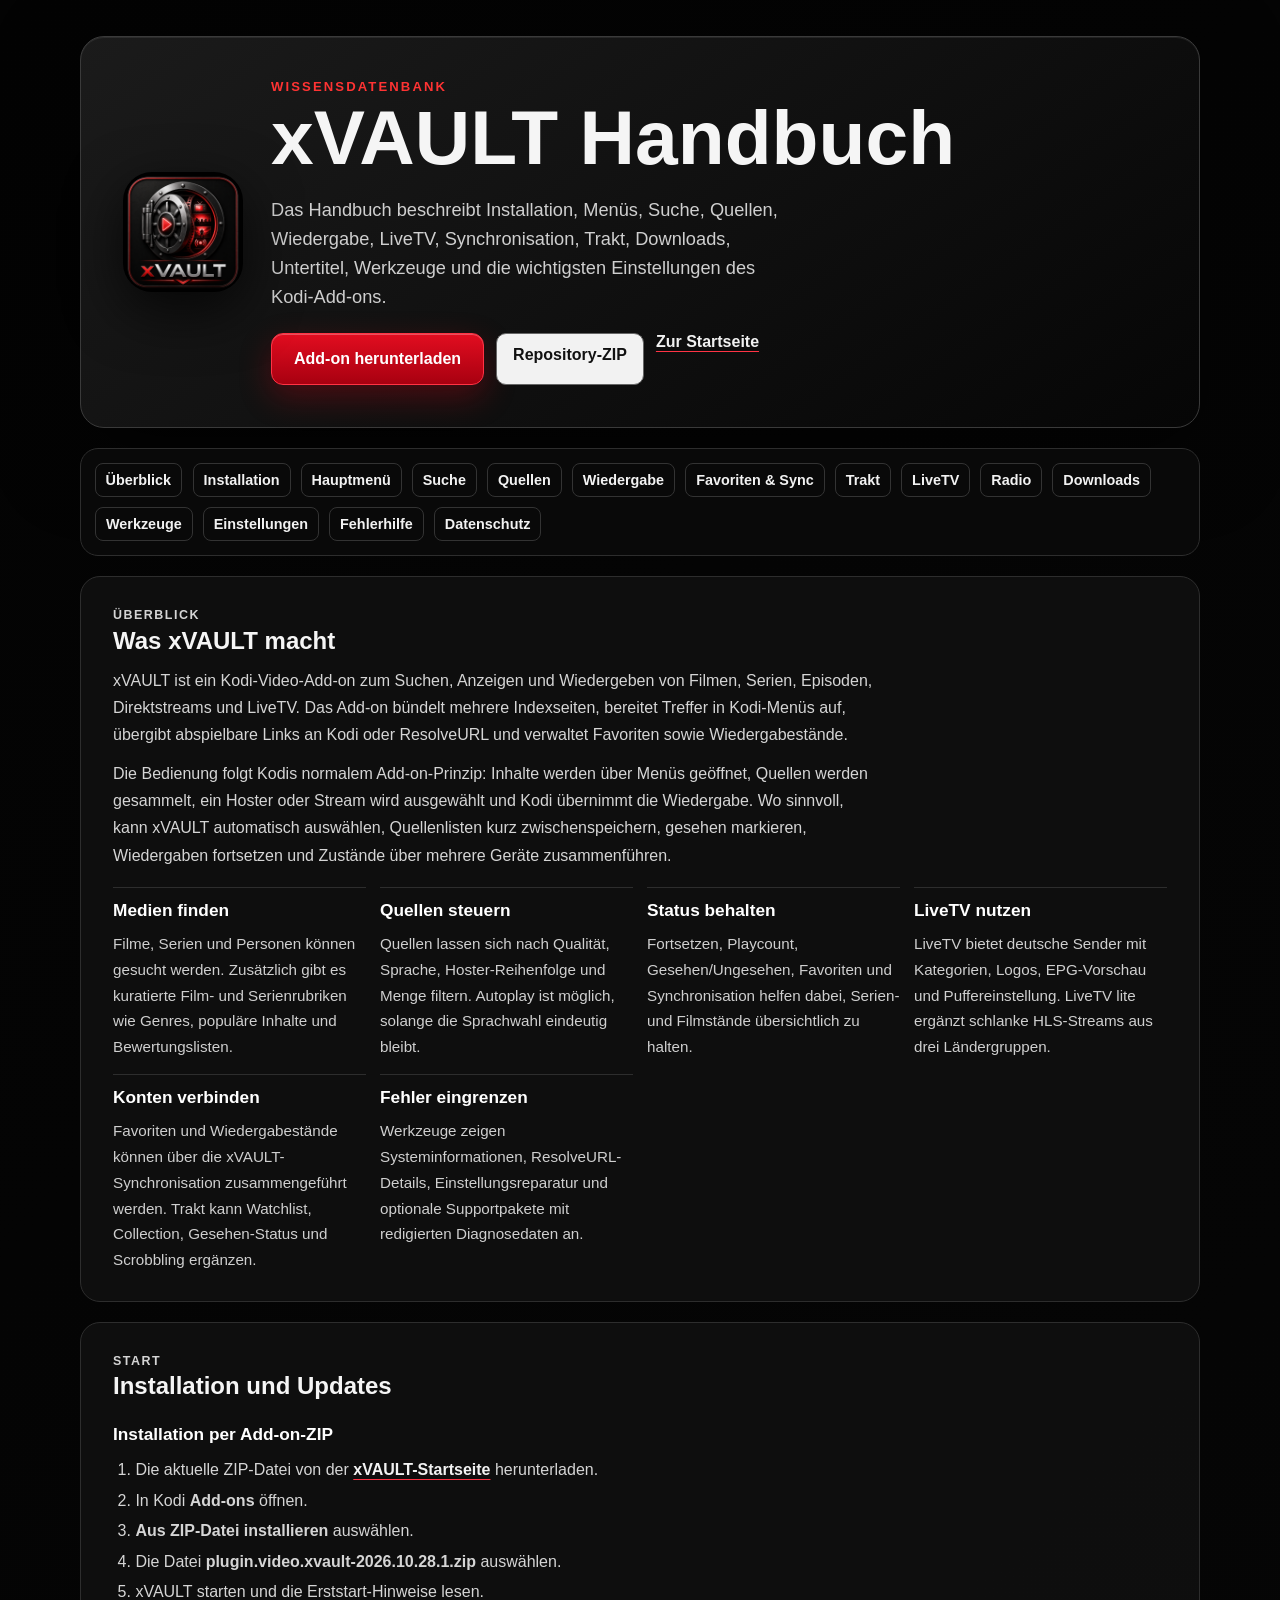
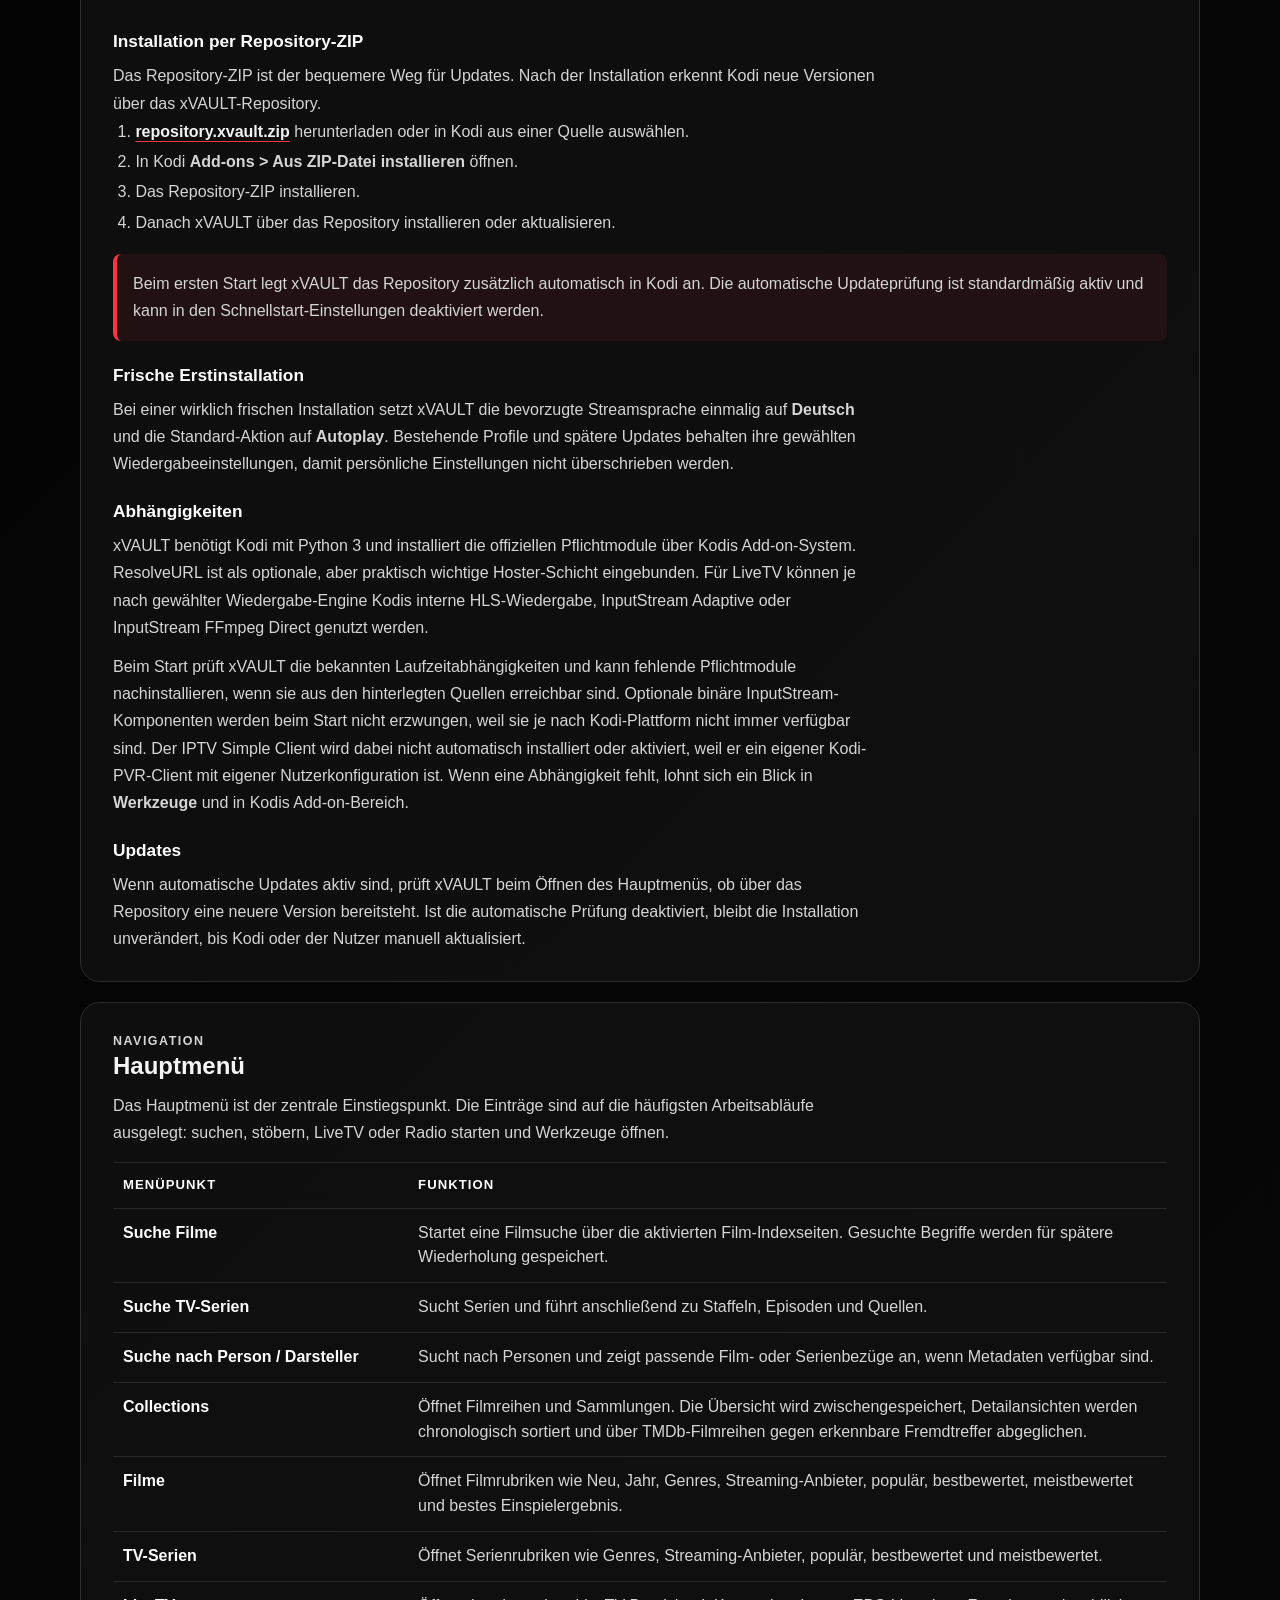
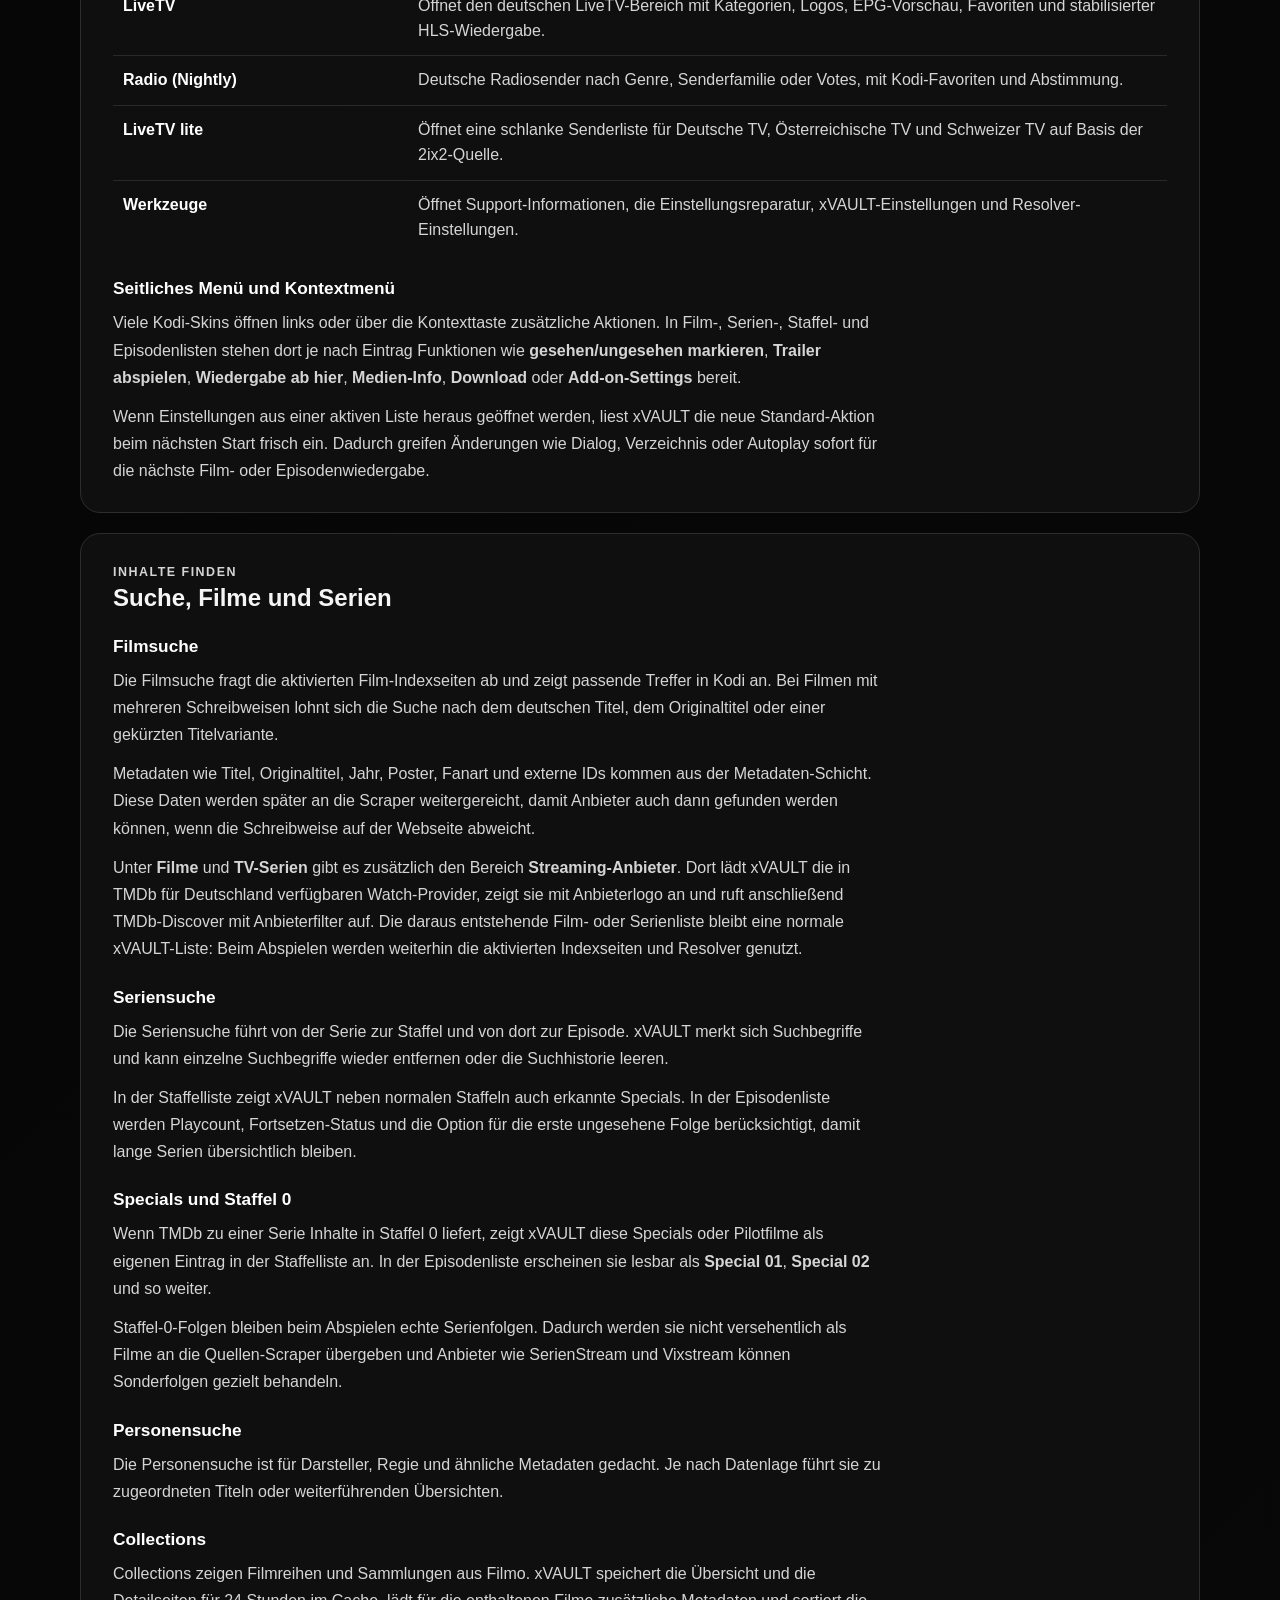
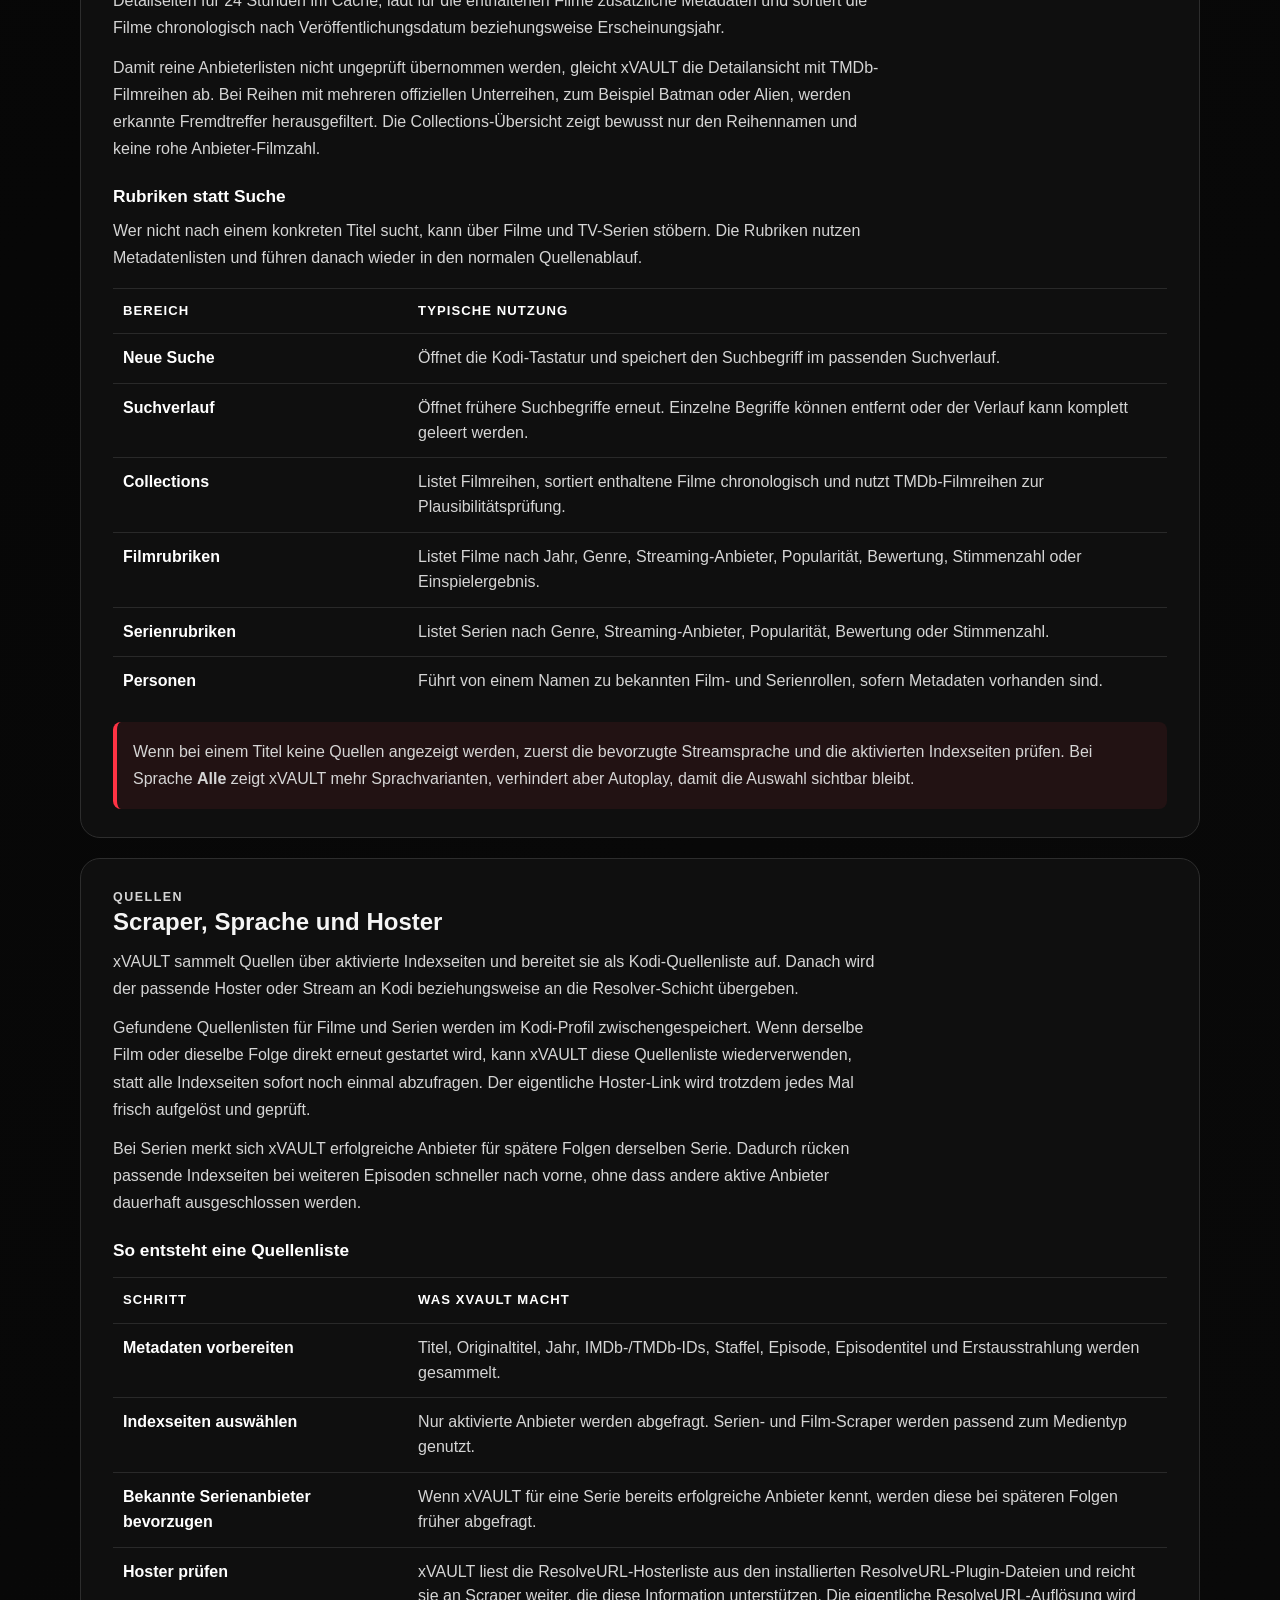
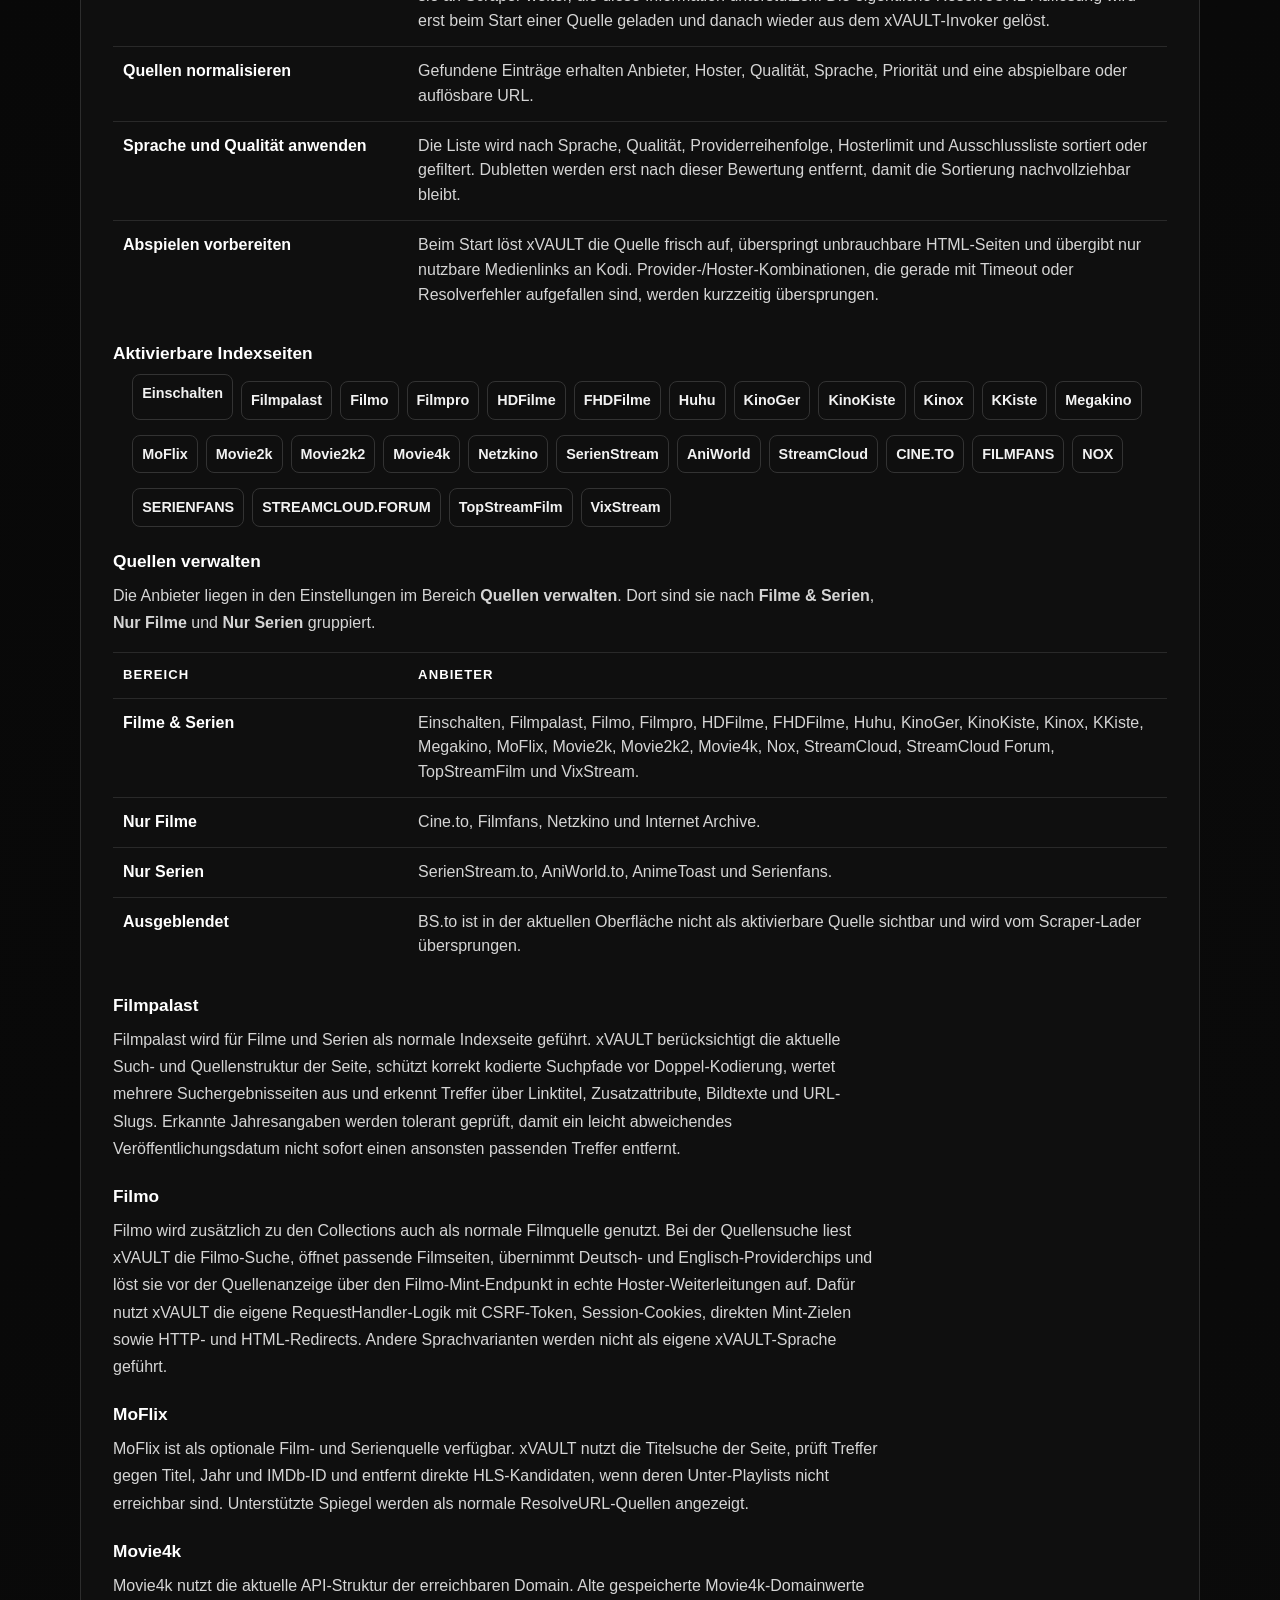
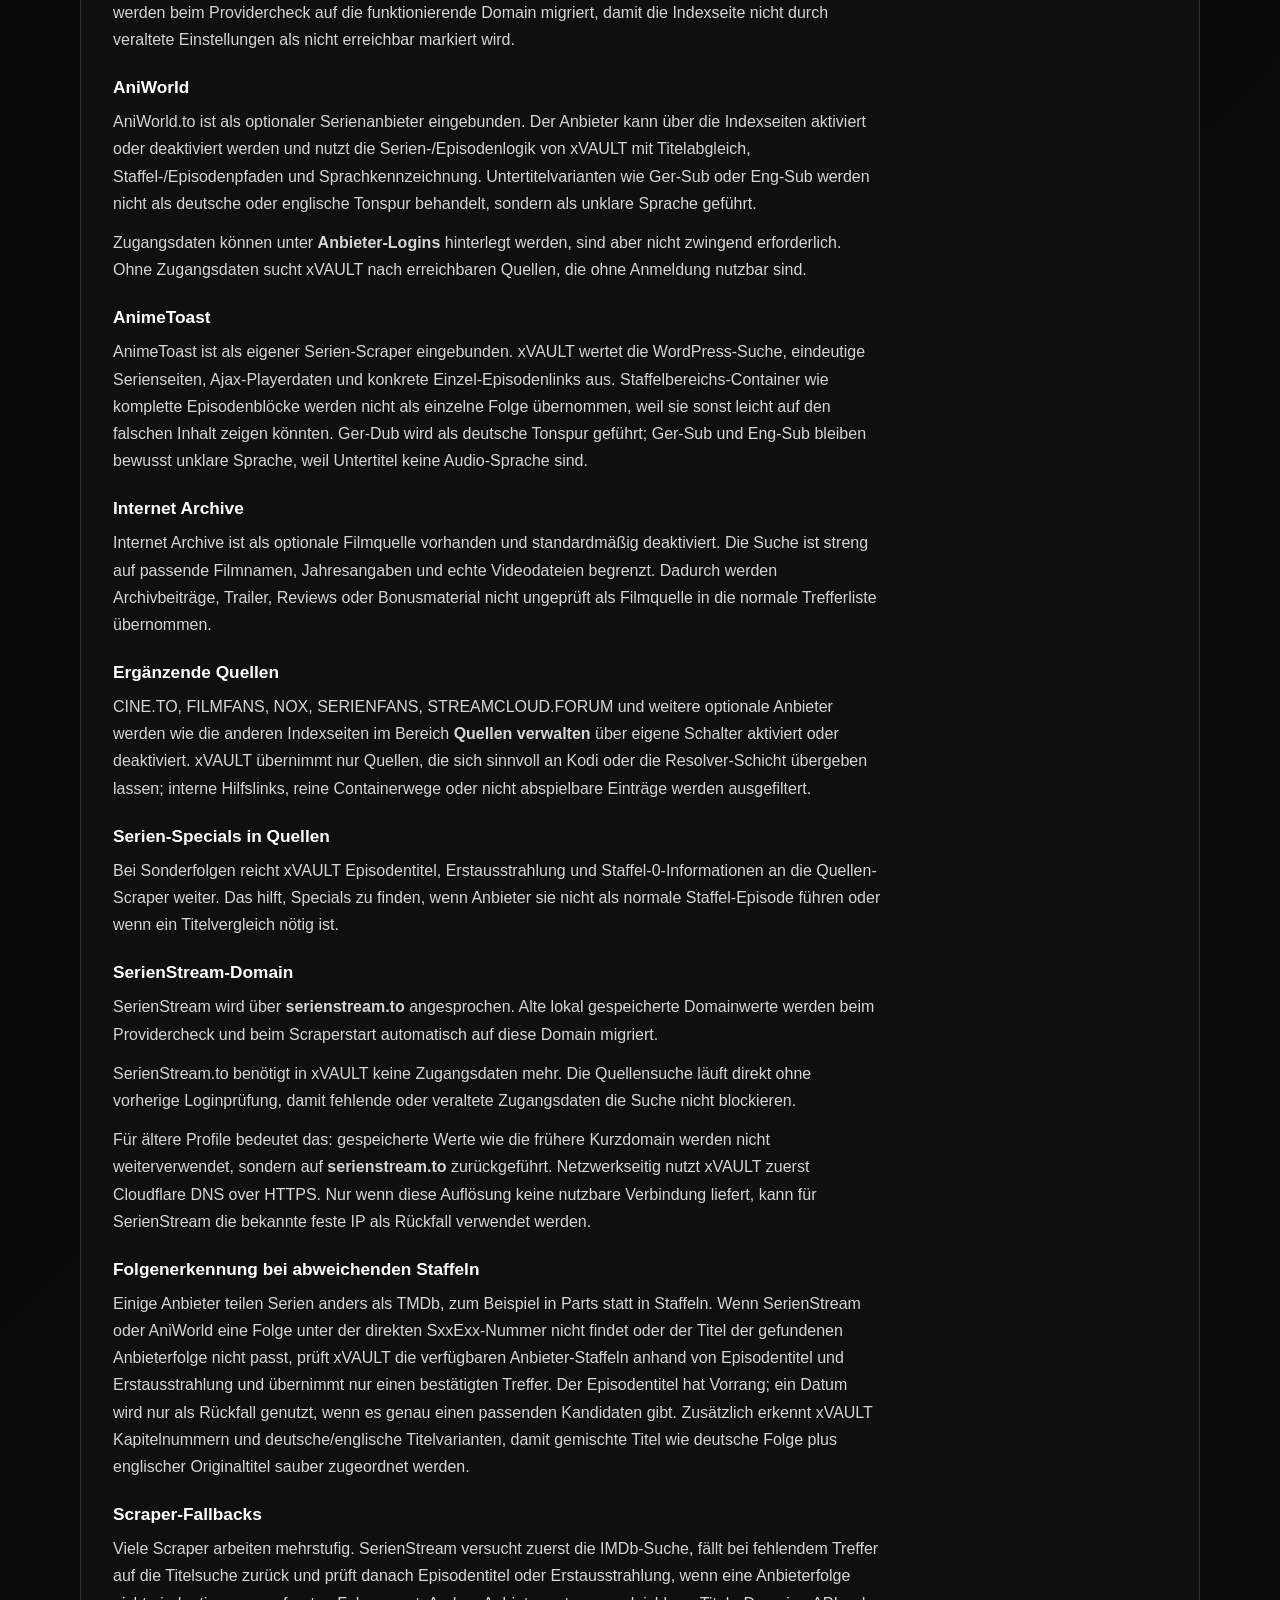
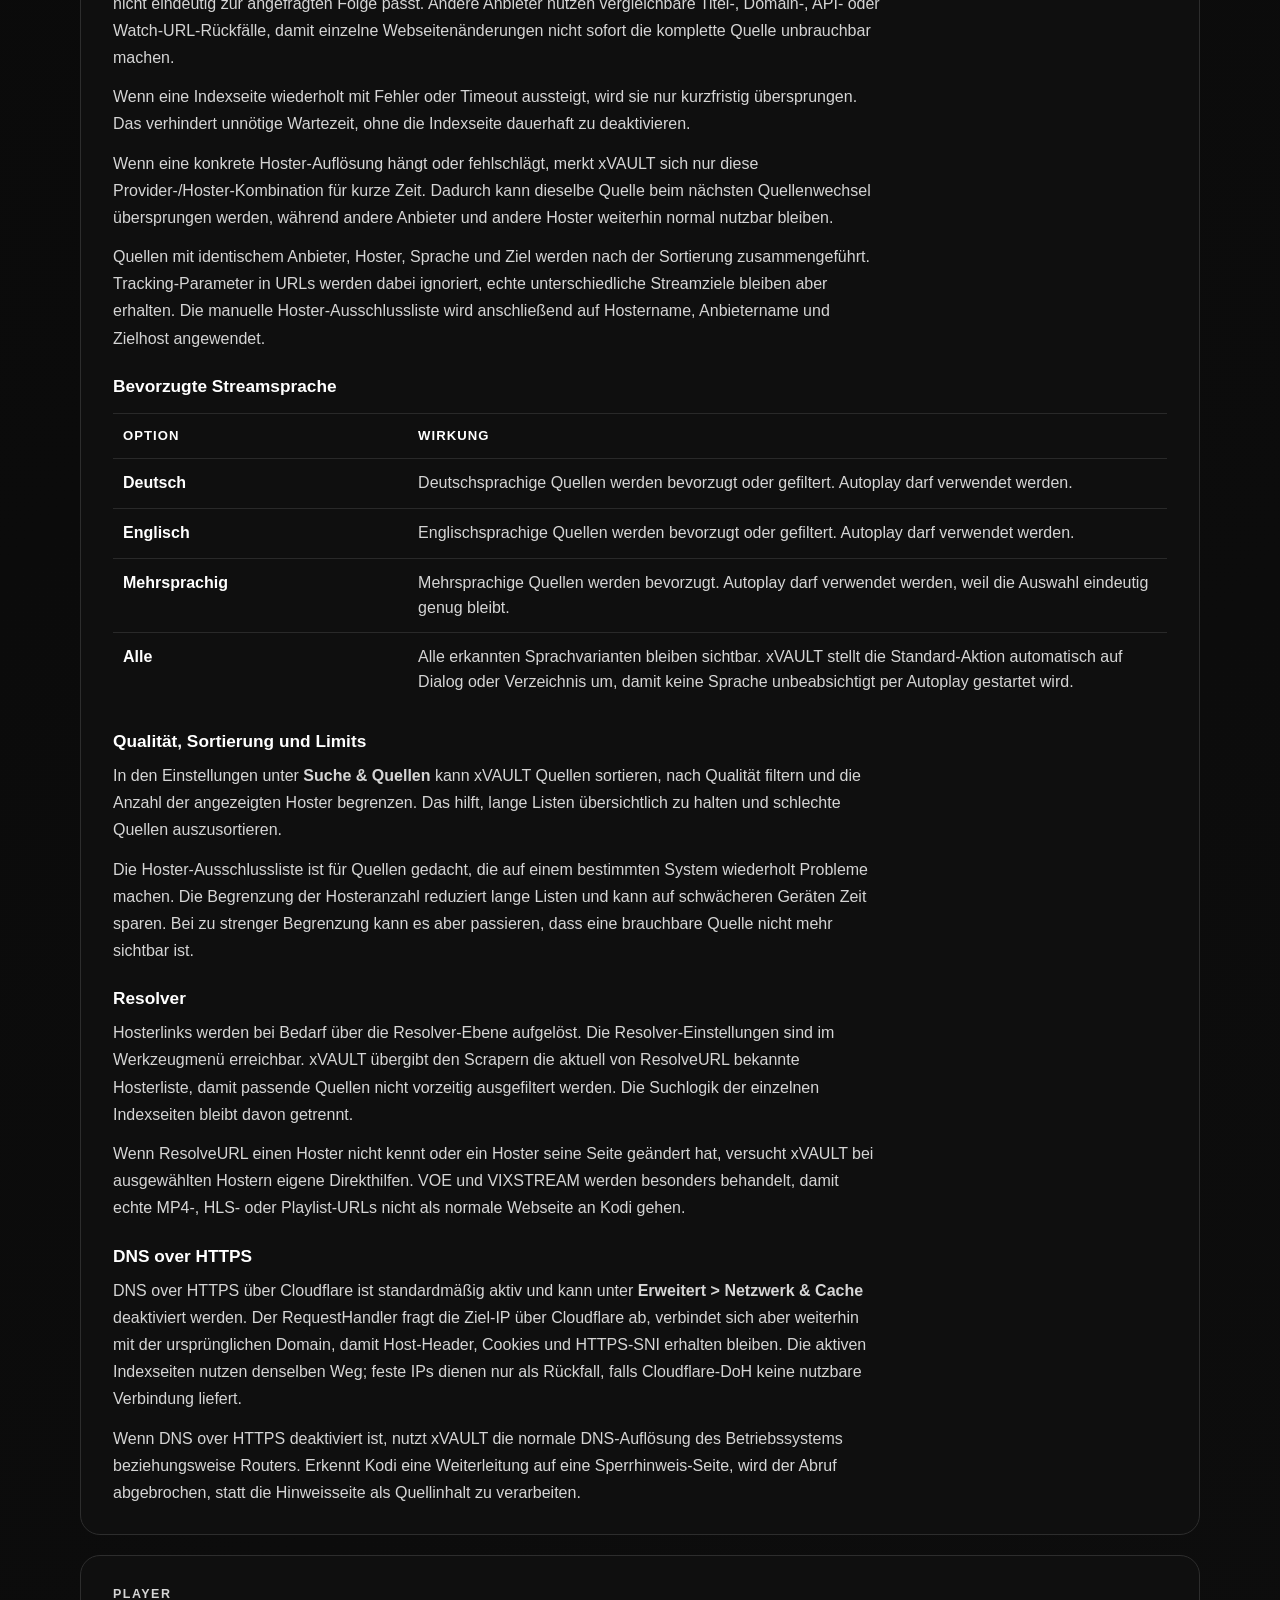
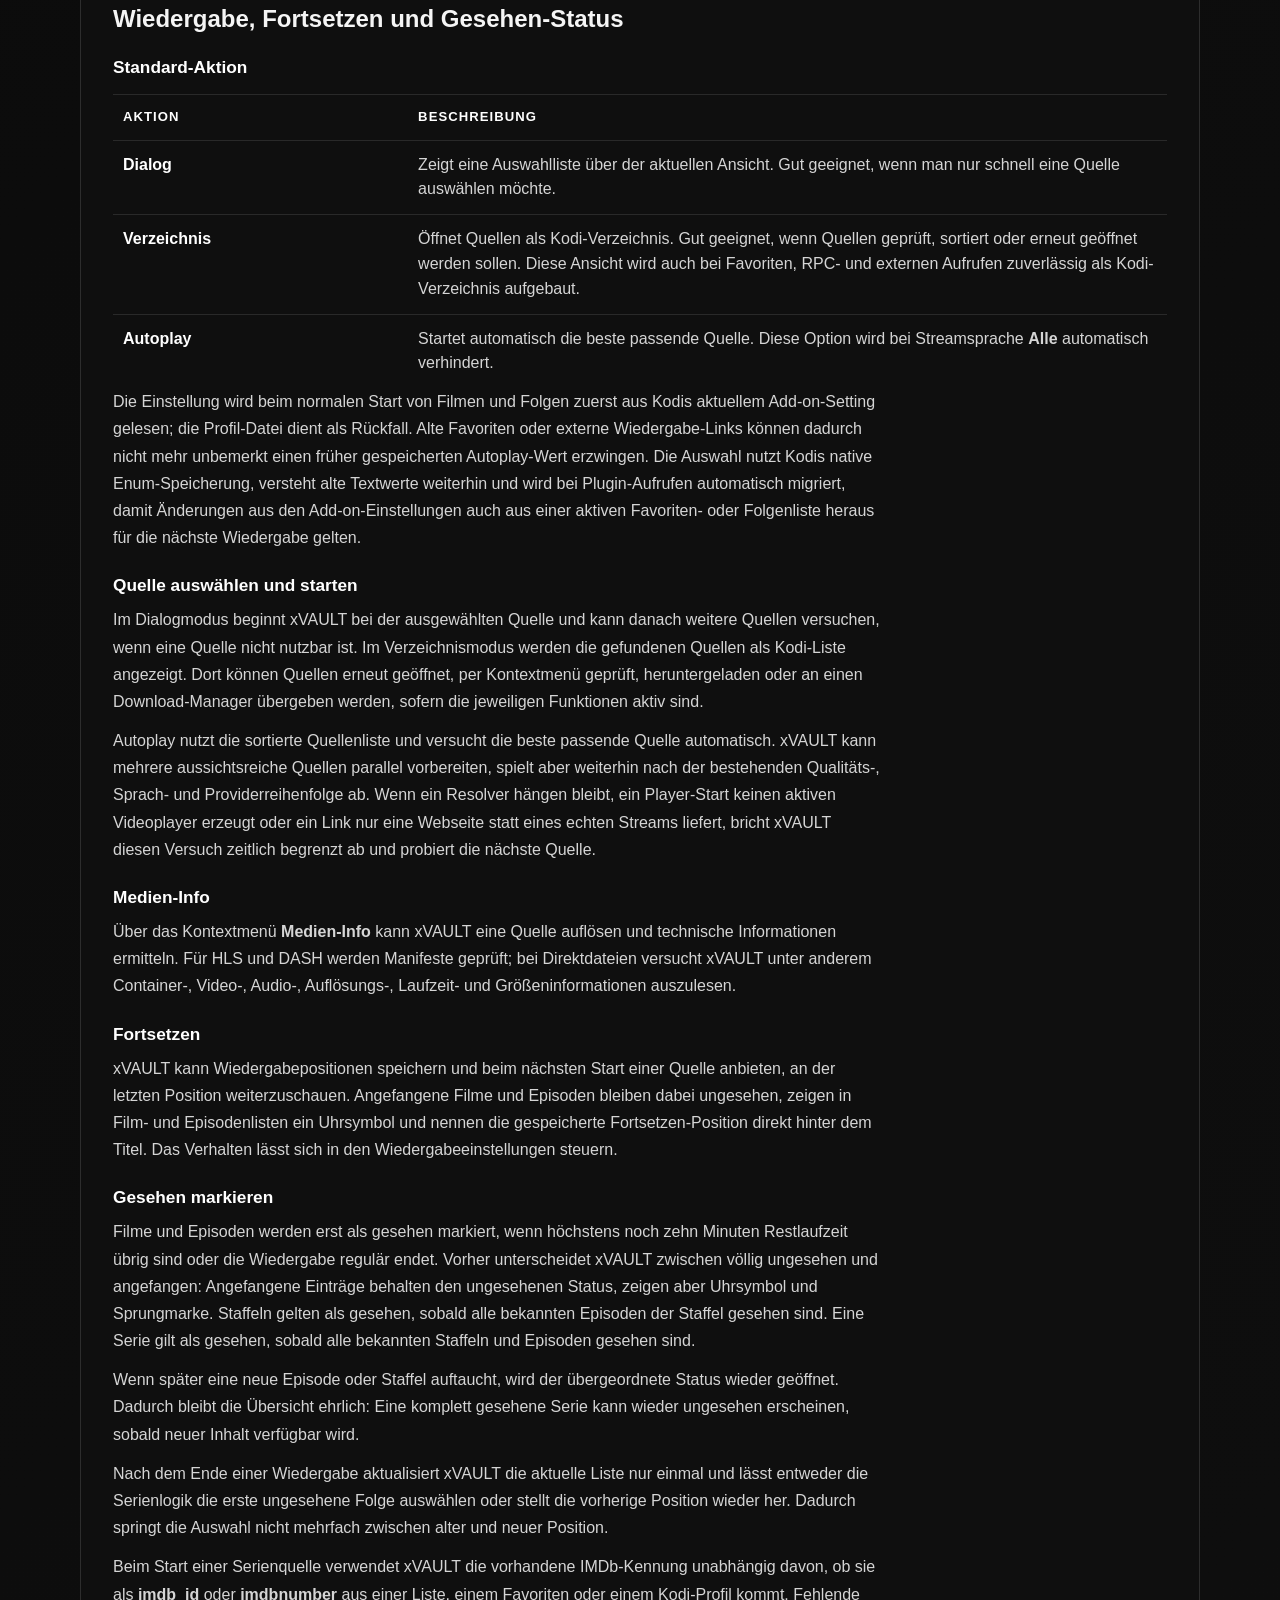
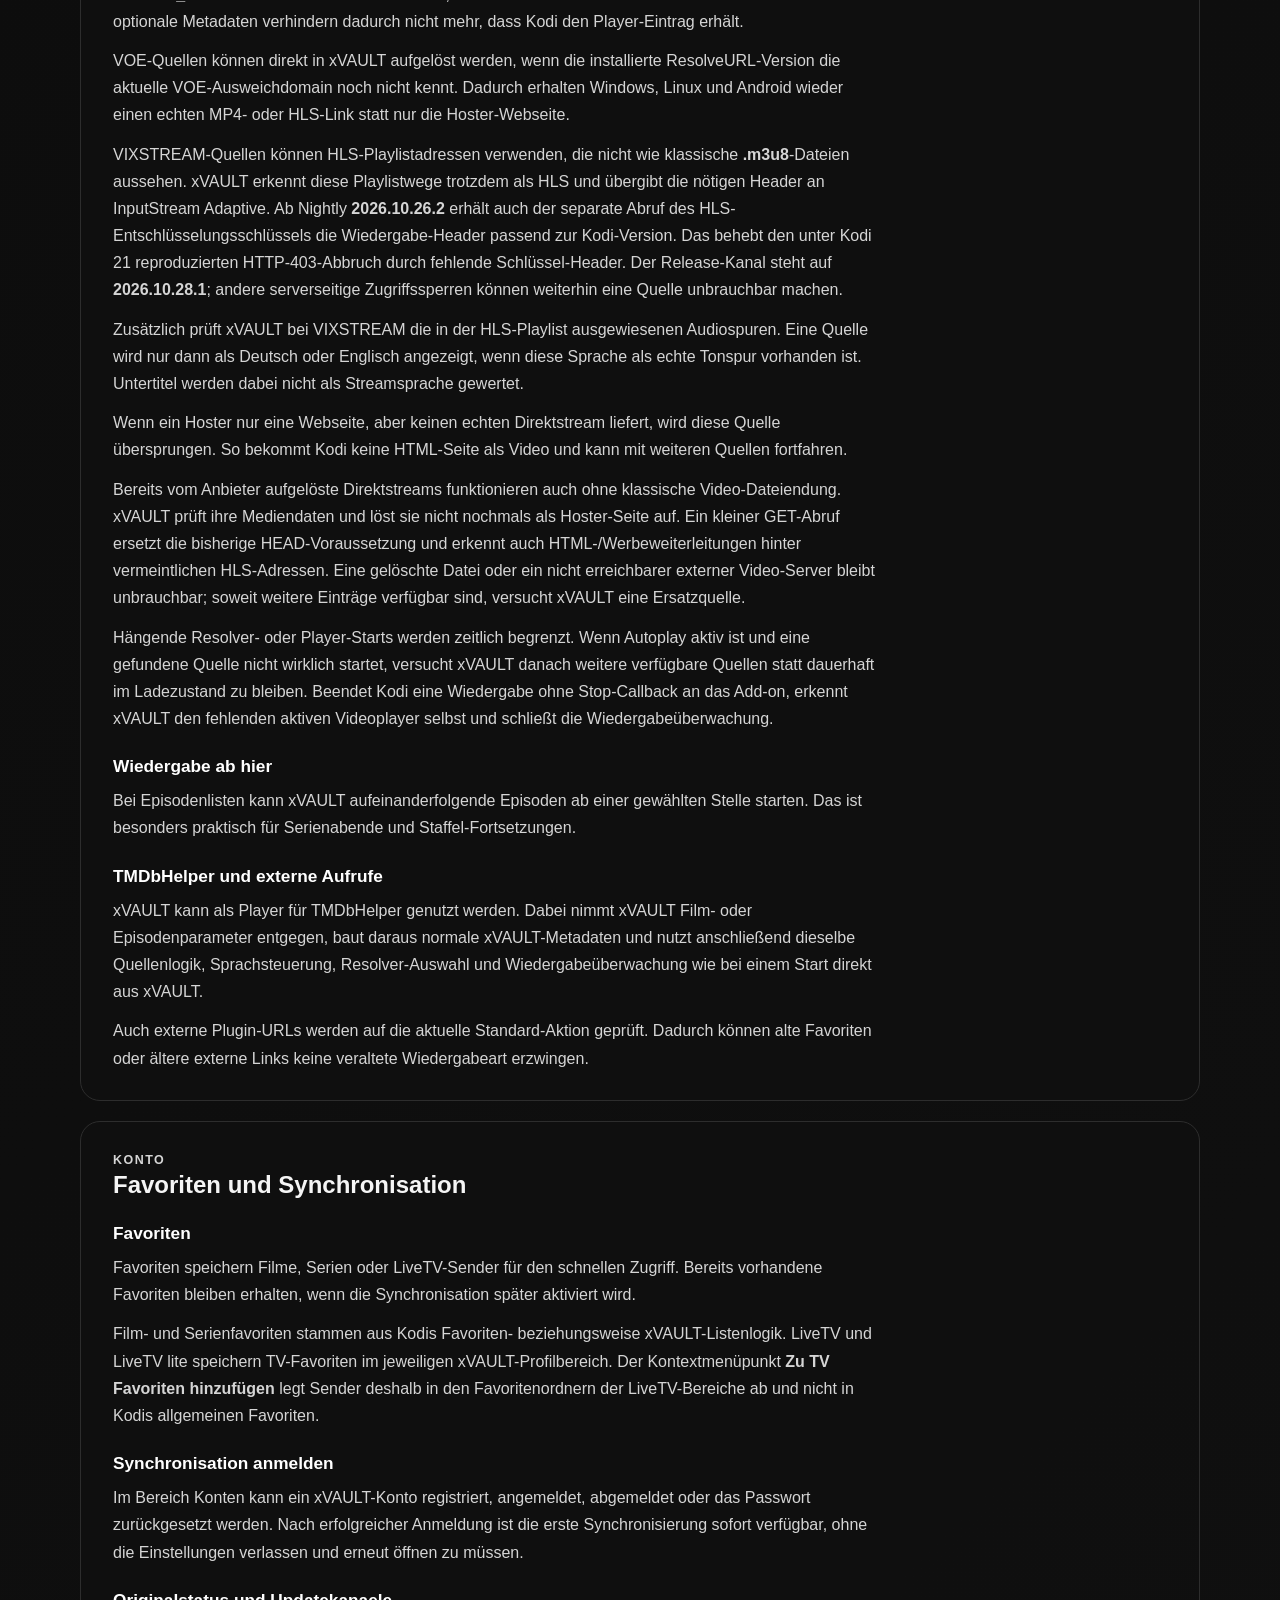
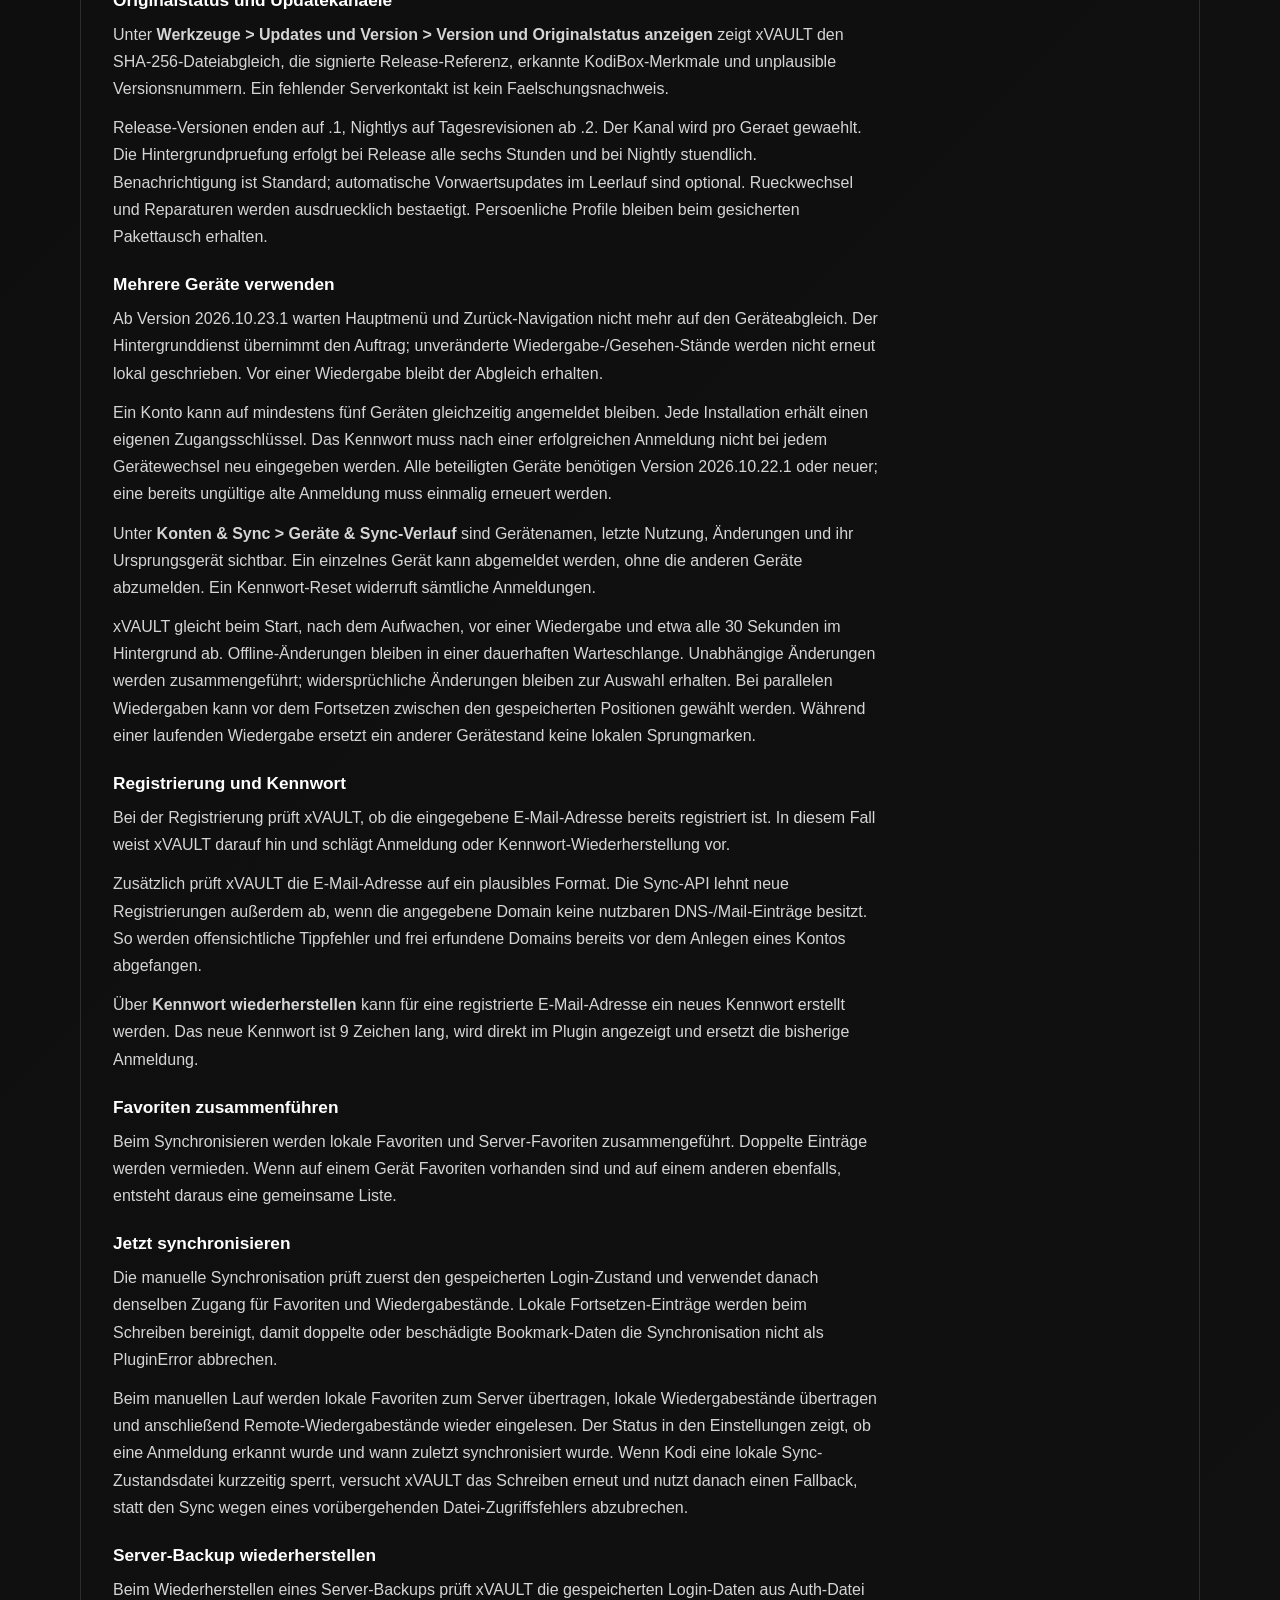
==== docs/handbuch/index.html @ 6c58c48c "Nightly 2026.10.28.2: fix radio lists with empty Kodi favourites" ====
<!doctype html>
<html lang="de">
<head>
  <meta charset="utf-8">
  <meta name="viewport" content="width=device-width, initial-scale=1">
  <meta name="theme-color" content="#080808">
  <meta name="description" content="xVAULT Handbuch und Wissensdatenbank für Installation, Funktionen, Einstellungen, LiveTV, Synchronisation und Fehlerhilfe.">
  <title>xVAULT Handbuch</title>
  <link rel="icon" href="../assets/icon.png">
  <link rel="stylesheet" href="../style.css">
  <style>
    html {
      scroll-behavior: smooth;
    }

    .manual-page {
      width: min(1120px, calc(100% - 32px));
      padding-top: 36px;
    }

    .manual-hero {
      display: grid;
      grid-template-columns: 120px minmax(0, 1fr);
      gap: 28px;
      align-items: center;
      padding: clamp(24px, 4vw, 42px);
      border: 1px solid #3a3a3a;
      border-radius: 24px;
      background: linear-gradient(145deg, rgba(28, 28, 28, .96), rgba(6, 6, 6, .98));
      box-shadow: 0 24px 80px rgba(0, 0, 0, .52), inset 0 1px rgba(255, 255, 255, .08);
    }

    .manual-hero .logo {
      border-radius: 24%;
    }

    .manual-hero h1 {
      font-size: 4.8rem;
      letter-spacing: 0;
    }

    .manual-actions {
      display: flex;
      flex-wrap: wrap;
      gap: 12px;
      margin-top: 22px;
    }

    .manual-nav {
      position: sticky;
      top: 0;
      z-index: 2;
      margin-top: 20px;
      padding: 14px;
      border: 1px solid #2d2d2d;
      border-radius: 18px;
      background: rgba(10, 10, 10, .94);
      backdrop-filter: blur(12px);
    }

    .manual-nav ul {
      display: flex;
      flex-wrap: wrap;
      gap: 10px;
      margin: 0;
      padding: 0;
      list-style: none;
    }

    .manual-nav a {
      display: inline-flex;
      align-items: center;
      min-height: 34px;
      padding: 7px 10px;
      border: 1px solid #333;
      border-radius: 8px;
      color: #f2f2f2;
      font-size: .9rem;
      font-weight: 800;
      text-decoration: none;
    }

    .manual-nav a:hover {
      border-color: #ff6672;
      color: #fff;
    }

    .manual-section {
      scroll-margin-top: 96px;
    }

    .manual-section h2 {
      margin-bottom: 12px;
    }

    .manual-section h3 {
      margin: 24px 0 10px;
      color: #fff;
      font-size: 1.08rem;
    }

    .manual-section p + p {
      margin-top: 12px;
    }

    .manual-list,
    .manual-section ul {
      margin: 0;
      padding-left: 1.2rem;
      color: #d5d5d5;
      line-height: 1.7;
    }

    .manual-list li + li,
    .manual-section ul li + li {
      margin-top: 7px;
    }

    .quick-grid {
      display: grid;
      grid-template-columns: repeat(auto-fit, minmax(230px, 1fr));
      gap: 14px;
      margin-top: 18px;
    }

    .quick-grid article {
      min-height: 100%;
      padding: 12px 0 0;
      border-top: 1px solid #2d2d2d;
    }

    .quick-grid h3 {
      margin-top: 0;
    }

    .quick-grid p {
      color: #cfcfcf;
      font-size: .95rem;
    }

    .manual-table {
      width: 100%;
      margin-top: 16px;
      border-collapse: collapse;
      color: #d5d5d5;
      line-height: 1.55;
    }

    .manual-table th,
    .manual-table td {
      padding: 12px 10px;
      border-top: 1px solid #292929;
      vertical-align: top;
      text-align: left;
    }

    .manual-table th {
      color: #fff;
      font-size: .82rem;
      letter-spacing: .08em;
      text-transform: uppercase;
    }

    .manual-table td:first-child {
      width: 28%;
      color: #fff;
      font-weight: 800;
    }

    .callout {
      margin-top: 16px;
      padding: 16px;
      border-left: 4px solid #ff3344;
      border-radius: 8px;
      background: rgba(255, 51, 68, .08);
      color: #d5d5d5;
      line-height: 1.7;
    }

    .setting-group {
      margin-top: 18px;
      padding-top: 16px;
      border-top: 1px solid #292929;
    }

    .setting-group:first-of-type {
      margin-top: 6px;
      padding-top: 0;
      border-top: 0;
    }

    .setting-group h3 {
      margin-top: 0;
    }

    .tag-list {
      display: flex;
      flex-wrap: wrap;
      gap: 8px;
      margin: 12px 0 0;
      padding: 0;
      list-style: none;
    }

    .tag-list li {
      margin: 0;
      padding: 6px 9px;
      border: 1px solid #333;
      border-radius: 8px;
      color: #f2f2f2;
      font-size: .9rem;
      font-weight: 700;
    }

    .manual-footer {
      display: flex;
      flex-wrap: wrap;
      justify-content: space-between;
      gap: 14px;
      margin-top: 26px;
      padding-top: 24px;
      border-top: 1px solid #292929;
      color: #999;
    }

    @media (max-width: 720px) {
      .manual-page {
        width: min(100% - 24px, 1120px);
        padding-top: 24px;
      }

      .manual-hero {
        grid-template-columns: 72px minmax(0, 1fr);
        gap: 18px;
      }

      .manual-hero h1 {
        font-size: 3rem;
      }

      .manual-nav {
        position: static;
      }

      .manual-table,
      .manual-table tbody,
      .manual-table tr,
      .manual-table th,
      .manual-table td {
        display: block;
      }

      .manual-table th {
        display: none;
      }

      .manual-table td {
        padding: 10px 0;
      }

      .manual-table td:first-child {
        width: auto;
        padding-bottom: 2px;
      }
    }
  </style>
  <script
    defer
    src="https://cloud.umami.is/script.js"
    data-website-id="9a7c0b38-aea1-468a-bccc-e258aeeb365d"
    data-domains="xvault.repowork.de"
    data-do-not-track="true"
    data-exclude-search="true">
  </script>
</head>
<body>
  <main class="page manual-page">
    <section class="manual-hero">
      <img class="logo" src="../assets/icon.png" alt="xVAULT">
      <div>
        <p class="eyebrow">Wissensdatenbank</p>
        <h1>xVAULT Handbuch</h1>
        <p class="lead">Das Handbuch beschreibt Installation, Menüs, Suche, Quellen, Wiedergabe, LiveTV, Synchronisation, Trakt, Downloads, Untertitel, Werkzeuge und die wichtigsten Einstellungen des Kodi-Add-ons.</p>
        <div class="manual-actions">
          <a class="download" href="../downloads/plugin.video.xvault-2026.10.28.1.zip" download data-umami-event="Handbuch Add-on ZIP heruntergeladen">Add-on herunterladen</a>
          <a class="secondary-download" href="../repository.xvault.zip" download data-umami-event="Handbuch Repository ZIP heruntergeladen">Repository-ZIP</a>
          <a class="plain-link" href="../" data-umami-event="Handbuch Startseite geöffnet">Zur Startseite</a>
        </div>
      </div>
    </section>

    <nav class="manual-nav" aria-label="Handbuch Navigation">
      <ul>
        <li><a href="#ueberblick" data-umami-event="Handbuch Kapitel geöffnet">Überblick</a></li>
        <li><a href="#installation" data-umami-event="Handbuch Kapitel geöffnet">Installation</a></li>
        <li><a href="#hauptmenue" data-umami-event="Handbuch Kapitel geöffnet">Hauptmenü</a></li>
        <li><a href="#suche" data-umami-event="Handbuch Kapitel geöffnet">Suche</a></li>
        <li><a href="#quellen" data-umami-event="Handbuch Kapitel geöffnet">Quellen</a></li>
        <li><a href="#wiedergabe" data-umami-event="Handbuch Kapitel geöffnet">Wiedergabe</a></li>
        <li><a href="#favoriten-sync" data-umami-event="Handbuch Kapitel geöffnet">Favoriten & Sync</a></li>
        <li><a href="#trakt" data-umami-event="Handbuch Kapitel geöffnet">Trakt</a></li>
        <li><a href="#livetv" data-umami-event="Handbuch Kapitel geöffnet">LiveTV</a></li>
        <li><a href="#radio" data-umami-event="Handbuch Kapitel geöffnet">Radio</a></li>
        <li><a href="#downloads" data-umami-event="Handbuch Kapitel geöffnet">Downloads</a></li>
        <li><a href="#werkzeuge" data-umami-event="Handbuch Kapitel geöffnet">Werkzeuge</a></li>
        <li><a href="#einstellungen" data-umami-event="Handbuch Kapitel geöffnet">Einstellungen</a></li>
        <li><a href="#fehlerhilfe" data-umami-event="Handbuch Kapitel geöffnet">Fehlerhilfe</a></li>
        <li><a href="#datenschutz" data-umami-event="Handbuch Kapitel geöffnet">Datenschutz</a></li>
      </ul>
    </nav>

    <section id="ueberblick" class="panel manual-section">
      <p class="section-kicker">Überblick</p>
      <h2>Was xVAULT macht</h2>
      <p>xVAULT ist ein Kodi-Video-Add-on zum Suchen, Anzeigen und Wiedergeben von Filmen, Serien, Episoden, Direktstreams und LiveTV. Das Add-on bündelt mehrere Indexseiten, bereitet Treffer in Kodi-Menüs auf, übergibt abspielbare Links an Kodi oder ResolveURL und verwaltet Favoriten sowie Wiedergabestände.</p>
      <p>Die Bedienung folgt Kodis normalem Add-on-Prinzip: Inhalte werden über Menüs geöffnet, Quellen werden gesammelt, ein Hoster oder Stream wird ausgewählt und Kodi übernimmt die Wiedergabe. Wo sinnvoll, kann xVAULT automatisch auswählen, Quellenlisten kurz zwischenspeichern, gesehen markieren, Wiedergaben fortsetzen und Zustände über mehrere Geräte zusammenführen.</p>
      <div class="quick-grid">
        <article>
          <h3>Medien finden</h3>
          <p>Filme, Serien und Personen können gesucht werden. Zusätzlich gibt es kuratierte Film- und Serienrubriken wie Genres, populäre Inhalte und Bewertungslisten.</p>
        </article>
        <article>
          <h3>Quellen steuern</h3>
          <p>Quellen lassen sich nach Qualität, Sprache, Hoster-Reihenfolge und Menge filtern. Autoplay ist möglich, solange die Sprachwahl eindeutig bleibt.</p>
        </article>
        <article>
          <h3>Status behalten</h3>
          <p>Fortsetzen, Playcount, Gesehen/Ungesehen, Favoriten und Synchronisation helfen dabei, Serien- und Filmstände übersichtlich zu halten.</p>
        </article>
        <article>
          <h3>LiveTV nutzen</h3>
          <p>LiveTV bietet deutsche Sender mit Kategorien, Logos, EPG-Vorschau und Puffereinstellung. LiveTV lite ergänzt schlanke HLS-Streams aus drei Ländergruppen.</p>
        </article>
        <article>
          <h3>Konten verbinden</h3>
          <p>Favoriten und Wiedergabestände können über die xVAULT-Synchronisation zusammengeführt werden. Trakt kann Watchlist, Collection, Gesehen-Status und Scrobbling ergänzen.</p>
        </article>
        <article>
          <h3>Fehler eingrenzen</h3>
          <p>Werkzeuge zeigen Systeminformationen, ResolveURL-Details, Einstellungsreparatur und optionale Supportpakete mit redigierten Diagnosedaten an.</p>
        </article>
      </div>
    </section>

    <section id="installation" class="panel manual-section">
      <p class="section-kicker">Start</p>
      <h2>Installation und Updates</h2>
      <h3>Installation per Add-on-ZIP</h3>
      <ol>
        <li>Die aktuelle ZIP-Datei von der <a class="plain-link" href="../" data-umami-event="Handbuch Startseite geöffnet">xVAULT-Startseite</a> herunterladen.</li>
        <li>In Kodi <strong>Add-ons</strong> öffnen.</li>
        <li><strong>Aus ZIP-Datei installieren</strong> auswählen.</li>
        <li>Die Datei <strong>plugin.video.xvault-2026.10.28.1.zip</strong> auswählen.</li>
        <li>xVAULT starten und die Erststart-Hinweise lesen.</li>
      </ol>
      <h3>Installation per Repository-ZIP</h3>
      <p>Das Repository-ZIP ist der bequemere Weg für Updates. Nach der Installation erkennt Kodi neue Versionen über das xVAULT-Repository.</p>
      <ol>
        <li><a class="plain-link" href="../repository.xvault.zip" download data-umami-event="Handbuch Repository ZIP heruntergeladen">repository.xvault.zip</a> herunterladen oder in Kodi aus einer Quelle auswählen.</li>
        <li>In Kodi <strong>Add-ons > Aus ZIP-Datei installieren</strong> öffnen.</li>
        <li>Das Repository-ZIP installieren.</li>
        <li>Danach xVAULT über das Repository installieren oder aktualisieren.</li>
      </ol>
      <div class="callout">Beim ersten Start legt xVAULT das Repository zusätzlich automatisch in Kodi an. Die automatische Updateprüfung ist standardmäßig aktiv und kann in den Schnellstart-Einstellungen deaktiviert werden.</div>
      <h3>Frische Erstinstallation</h3>
      <p>Bei einer wirklich frischen Installation setzt xVAULT die bevorzugte Streamsprache einmalig auf <strong>Deutsch</strong> und die Standard-Aktion auf <strong>Autoplay</strong>. Bestehende Profile und spätere Updates behalten ihre gewählten Wiedergabeeinstellungen, damit persönliche Einstellungen nicht überschrieben werden.</p>
      <h3>Abhängigkeiten</h3>
      <p>xVAULT benötigt Kodi mit Python 3 und installiert die offiziellen Pflichtmodule über Kodis Add-on-System. ResolveURL ist als optionale, aber praktisch wichtige Hoster-Schicht eingebunden. Für LiveTV können je nach gewählter Wiedergabe-Engine Kodis interne HLS-Wiedergabe, InputStream Adaptive oder InputStream FFmpeg Direct genutzt werden.</p>
      <p>Beim Start prüft xVAULT die bekannten Laufzeitabhängigkeiten und kann fehlende Pflichtmodule nachinstallieren, wenn sie aus den hinterlegten Quellen erreichbar sind. Optionale binäre InputStream-Komponenten werden beim Start nicht erzwungen, weil sie je nach Kodi-Plattform nicht immer verfügbar sind. Der IPTV Simple Client wird dabei nicht automatisch installiert oder aktiviert, weil er ein eigener Kodi-PVR-Client mit eigener Nutzerkonfiguration ist. Wenn eine Abhängigkeit fehlt, lohnt sich ein Blick in <strong>Werkzeuge</strong> und in Kodis Add-on-Bereich.</p>
      <h3>Updates</h3>
      <p>Wenn automatische Updates aktiv sind, prüft xVAULT beim Öffnen des Hauptmenüs, ob über das Repository eine neuere Version bereitsteht. Ist die automatische Prüfung deaktiviert, bleibt die Installation unverändert, bis Kodi oder der Nutzer manuell aktualisiert.</p>
    </section>

    <section id="hauptmenue" class="panel manual-section">
      <p class="section-kicker">Navigation</p>
      <h2>Hauptmenü</h2>
      <p>Das Hauptmenü ist der zentrale Einstiegspunkt. Die Einträge sind auf die häufigsten Arbeitsabläufe ausgelegt: suchen, stöbern, LiveTV oder Radio starten und Werkzeuge öffnen.</p>
      <table class="manual-table">
        <thead>
          <tr><th>Menüpunkt</th><th>Funktion</th></tr>
        </thead>
        <tbody>
          <tr><td>Suche Filme</td><td>Startet eine Filmsuche über die aktivierten Film-Indexseiten. Gesuchte Begriffe werden für spätere Wiederholung gespeichert.</td></tr>
          <tr><td>Suche TV-Serien</td><td>Sucht Serien und führt anschließend zu Staffeln, Episoden und Quellen.</td></tr>
          <tr><td>Suche nach Person / Darsteller</td><td>Sucht nach Personen und zeigt passende Film- oder Serienbezüge an, wenn Metadaten verfügbar sind.</td></tr>
          <tr><td>Collections</td><td>Öffnet Filmreihen und Sammlungen. Die Übersicht wird zwischengespeichert, Detailansichten werden chronologisch sortiert und über TMDb-Filmreihen gegen erkennbare Fremdtreffer abgeglichen.</td></tr>
          <tr><td>Filme</td><td>Öffnet Filmrubriken wie Neu, Jahr, Genres, Streaming-Anbieter, populär, bestbewertet, meistbewertet und bestes Einspielergebnis.</td></tr>
          <tr><td>TV-Serien</td><td>Öffnet Serienrubriken wie Genres, Streaming-Anbieter, populär, bestbewertet und meistbewertet.</td></tr>
          <tr><td>LiveTV</td><td>Öffnet den deutschen LiveTV-Bereich mit Kategorien, Logos, EPG-Vorschau, Favoriten und stabilisierter HLS-Wiedergabe.</td></tr>
          <tr><td>Radio (Nightly)</td><td>Deutsche Radiosender nach Genre, Senderfamilie oder Votes, mit Kodi-Favoriten und Abstimmung.</td></tr>
          <tr><td>LiveTV lite</td><td>Öffnet eine schlanke Senderliste für Deutsche TV, Österreichische TV und Schweizer TV auf Basis der 2ix2-Quelle.</td></tr>
          <tr><td>Werkzeuge</td><td>Öffnet Support-Informationen, die Einstellungsreparatur, xVAULT-Einstellungen und Resolver-Einstellungen.</td></tr>
        </tbody>
      </table>
      <h3>Seitliches Menü und Kontextmenü</h3>
      <p>Viele Kodi-Skins öffnen links oder über die Kontexttaste zusätzliche Aktionen. In Film-, Serien-, Staffel- und Episodenlisten stehen dort je nach Eintrag Funktionen wie <strong>gesehen/ungesehen markieren</strong>, <strong>Trailer abspielen</strong>, <strong>Wiedergabe ab hier</strong>, <strong>Medien-Info</strong>, <strong>Download</strong> oder <strong>Add-on-Settings</strong> bereit.</p>
      <p>Wenn Einstellungen aus einer aktiven Liste heraus geöffnet werden, liest xVAULT die neue Standard-Aktion beim nächsten Start frisch ein. Dadurch greifen Änderungen wie Dialog, Verzeichnis oder Autoplay sofort für die nächste Film- oder Episodenwiedergabe.</p>
    </section>

    <section id="suche" class="panel manual-section">
      <p class="section-kicker">Inhalte finden</p>
      <h2>Suche, Filme und Serien</h2>
      <h3>Filmsuche</h3>
      <p>Die Filmsuche fragt die aktivierten Film-Indexseiten ab und zeigt passende Treffer in Kodi an. Bei Filmen mit mehreren Schreibweisen lohnt sich die Suche nach dem deutschen Titel, dem Originaltitel oder einer gekürzten Titelvariante.</p>
      <p>Metadaten wie Titel, Originaltitel, Jahr, Poster, Fanart und externe IDs kommen aus der Metadaten-Schicht. Diese Daten werden später an die Scraper weitergereicht, damit Anbieter auch dann gefunden werden können, wenn die Schreibweise auf der Webseite abweicht.</p>
      <p>Unter <strong>Filme</strong> und <strong>TV-Serien</strong> gibt es zusätzlich den Bereich <strong>Streaming-Anbieter</strong>. Dort lädt xVAULT die in TMDb für Deutschland verfügbaren Watch-Provider, zeigt sie mit Anbieterlogo an und ruft anschließend TMDb-Discover mit Anbieterfilter auf. Die daraus entstehende Film- oder Serienliste bleibt eine normale xVAULT-Liste: Beim Abspielen werden weiterhin die aktivierten Indexseiten und Resolver genutzt.</p>
      <h3>Seriensuche</h3>
      <p>Die Seriensuche führt von der Serie zur Staffel und von dort zur Episode. xVAULT merkt sich Suchbegriffe und kann einzelne Suchbegriffe wieder entfernen oder die Suchhistorie leeren.</p>
      <p>In der Staffelliste zeigt xVAULT neben normalen Staffeln auch erkannte Specials. In der Episodenliste werden Playcount, Fortsetzen-Status und die Option für die erste ungesehene Folge berücksichtigt, damit lange Serien übersichtlich bleiben.</p>
      <h3>Specials und Staffel 0</h3>
      <p>Wenn TMDb zu einer Serie Inhalte in Staffel 0 liefert, zeigt xVAULT diese Specials oder Pilotfilme als eigenen Eintrag in der Staffelliste an. In der Episodenliste erscheinen sie lesbar als <strong>Special 01</strong>, <strong>Special 02</strong> und so weiter.</p>
      <p>Staffel-0-Folgen bleiben beim Abspielen echte Serienfolgen. Dadurch werden sie nicht versehentlich als Filme an die Quellen-Scraper übergeben und Anbieter wie SerienStream und Vixstream können Sonderfolgen gezielt behandeln.</p>
      <h3>Personensuche</h3>
      <p>Die Personensuche ist für Darsteller, Regie und ähnliche Metadaten gedacht. Je nach Datenlage führt sie zu zugeordneten Titeln oder weiterführenden Übersichten.</p>
      <h3>Collections</h3>
      <p>Collections zeigen Filmreihen und Sammlungen aus Filmo. xVAULT speichert die Übersicht und die Detailseiten für 24 Stunden im Cache, lädt für die enthaltenen Filme zusätzliche Metadaten und sortiert die Filme chronologisch nach Veröffentlichungsdatum beziehungsweise Erscheinungsjahr.</p>
      <p>Damit reine Anbieterlisten nicht ungeprüft übernommen werden, gleicht xVAULT die Detailansicht mit TMDb-Filmreihen ab. Bei Reihen mit mehreren offiziellen Unterreihen, zum Beispiel Batman oder Alien, werden erkannte Fremdtreffer herausgefiltert. Die Collections-Übersicht zeigt bewusst nur den Reihennamen und keine rohe Anbieter-Filmzahl.</p>
      <h3>Rubriken statt Suche</h3>
      <p>Wer nicht nach einem konkreten Titel sucht, kann über Filme und TV-Serien stöbern. Die Rubriken nutzen Metadatenlisten und führen danach wieder in den normalen Quellenablauf.</p>
      <table class="manual-table">
        <thead>
          <tr><th>Bereich</th><th>Typische Nutzung</th></tr>
        </thead>
        <tbody>
          <tr><td>Neue Suche</td><td>Öffnet die Kodi-Tastatur und speichert den Suchbegriff im passenden Suchverlauf.</td></tr>
          <tr><td>Suchverlauf</td><td>Öffnet frühere Suchbegriffe erneut. Einzelne Begriffe können entfernt oder der Verlauf kann komplett geleert werden.</td></tr>
          <tr><td>Collections</td><td>Listet Filmreihen, sortiert enthaltene Filme chronologisch und nutzt TMDb-Filmreihen zur Plausibilitätsprüfung.</td></tr>
          <tr><td>Filmrubriken</td><td>Listet Filme nach Jahr, Genre, Streaming-Anbieter, Popularität, Bewertung, Stimmenzahl oder Einspielergebnis.</td></tr>
          <tr><td>Serienrubriken</td><td>Listet Serien nach Genre, Streaming-Anbieter, Popularität, Bewertung oder Stimmenzahl.</td></tr>
          <tr><td>Personen</td><td>Führt von einem Namen zu bekannten Film- und Serienrollen, sofern Metadaten vorhanden sind.</td></tr>
        </tbody>
      </table>
      <div class="callout">Wenn bei einem Titel keine Quellen angezeigt werden, zuerst die bevorzugte Streamsprache und die aktivierten Indexseiten prüfen. Bei Sprache <strong>Alle</strong> zeigt xVAULT mehr Sprachvarianten, verhindert aber Autoplay, damit die Auswahl sichtbar bleibt.</div>
    </section>

    <section id="quellen" class="panel manual-section">
      <p class="section-kicker">Quellen</p>
      <h2>Scraper, Sprache und Hoster</h2>
      <p>xVAULT sammelt Quellen über aktivierte Indexseiten und bereitet sie als Kodi-Quellenliste auf. Danach wird der passende Hoster oder Stream an Kodi beziehungsweise an die Resolver-Schicht übergeben.</p>
      <p>Gefundene Quellenlisten für Filme und Serien werden im Kodi-Profil zwischengespeichert. Wenn derselbe Film oder dieselbe Folge direkt erneut gestartet wird, kann xVAULT diese Quellenliste wiederverwenden, statt alle Indexseiten sofort noch einmal abzufragen. Der eigentliche Hoster-Link wird trotzdem jedes Mal frisch aufgelöst und geprüft.</p>
      <p>Bei Serien merkt sich xVAULT erfolgreiche Anbieter für spätere Folgen derselben Serie. Dadurch rücken passende Indexseiten bei weiteren Episoden schneller nach vorne, ohne dass andere aktive Anbieter dauerhaft ausgeschlossen werden.</p>
      <h3>So entsteht eine Quellenliste</h3>
      <table class="manual-table">
        <thead>
          <tr><th>Schritt</th><th>Was xVAULT macht</th></tr>
        </thead>
        <tbody>
          <tr><td>Metadaten vorbereiten</td><td>Titel, Originaltitel, Jahr, IMDb-/TMDb-IDs, Staffel, Episode, Episodentitel und Erstausstrahlung werden gesammelt.</td></tr>
          <tr><td>Indexseiten auswählen</td><td>Nur aktivierte Anbieter werden abgefragt. Serien- und Film-Scraper werden passend zum Medientyp genutzt.</td></tr>
          <tr><td>Bekannte Serienanbieter bevorzugen</td><td>Wenn xVAULT für eine Serie bereits erfolgreiche Anbieter kennt, werden diese bei späteren Folgen früher abgefragt.</td></tr>
          <tr><td>Hoster prüfen</td><td>xVAULT liest die ResolveURL-Hosterliste aus den installierten ResolveURL-Plugin-Dateien und reicht sie an Scraper weiter, die diese Information unterstützen. Die eigentliche ResolveURL-Auflösung wird erst beim Start einer Quelle geladen und danach wieder aus dem xVAULT-Invoker gelöst.</td></tr>
          <tr><td>Quellen normalisieren</td><td>Gefundene Einträge erhalten Anbieter, Hoster, Qualität, Sprache, Priorität und eine abspielbare oder auflösbare URL.</td></tr>
          <tr><td>Sprache und Qualität anwenden</td><td>Die Liste wird nach Sprache, Qualität, Providerreihenfolge, Hosterlimit und Ausschlussliste sortiert oder gefiltert. Dubletten werden erst nach dieser Bewertung entfernt, damit die Sortierung nachvollziehbar bleibt.</td></tr>
          <tr><td>Abspielen vorbereiten</td><td>Beim Start löst xVAULT die Quelle frisch auf, überspringt unbrauchbare HTML-Seiten und übergibt nur nutzbare Medienlinks an Kodi. Provider-/Hoster-Kombinationen, die gerade mit Timeout oder Resolverfehler aufgefallen sind, werden kurzzeitig übersprungen.</td></tr>
        </tbody>
      </table>
      <h3>Aktivierbare Indexseiten</h3>
      <ul class="tag-list" aria-label="Indexseiten">
        <li>Einschalten</li>
        <li>Filmpalast</li>
        <li>Filmo</li>
        <li>Filmpro</li>
        <li>HDFilme</li>
        <li>FHDFilme</li>
        <li>Huhu</li>
        <li>KinoGer</li>
        <li>KinoKiste</li>
        <li>Kinox</li>
        <li>KKiste</li>
        <li>Megakino</li>
        <li>MoFlix</li>
        <li>Movie2k</li>
        <li>Movie2k2</li>
        <li>Movie4k</li>
        <li>Netzkino</li>
        <li>SerienStream</li>
        <li>AniWorld</li>
        <li>StreamCloud</li>
        <li>CINE.TO</li>
        <li>FILMFANS</li>
        <li>NOX</li>
        <li>SERIENFANS</li>
        <li>STREAMCLOUD.FORUM</li>
        <li>TopStreamFilm</li>
        <li>VixStream</li>
      </ul>
      <h3>Quellen verwalten</h3>
      <p>Die Anbieter liegen in den Einstellungen im Bereich <strong>Quellen verwalten</strong>. Dort sind sie nach <strong>Filme &amp; Serien</strong>, <strong>Nur Filme</strong> und <strong>Nur Serien</strong> gruppiert.</p>
      <table class="manual-table">
        <thead>
          <tr><th>Bereich</th><th>Anbieter</th></tr>
        </thead>
        <tbody>
          <tr><td>Filme &amp; Serien</td><td>Einschalten, Filmpalast, Filmo, Filmpro, HDFilme, FHDFilme, Huhu, KinoGer, KinoKiste, Kinox, KKiste, Megakino, MoFlix, Movie2k, Movie2k2, Movie4k, Nox, StreamCloud, StreamCloud Forum, TopStreamFilm und VixStream.</td></tr>
          <tr><td>Nur Filme</td><td>Cine.to, Filmfans, Netzkino und Internet Archive.</td></tr>
          <tr><td>Nur Serien</td><td>SerienStream.to, AniWorld.to, AnimeToast und Serienfans.</td></tr>
          <tr><td>Ausgeblendet</td><td>BS.to ist in der aktuellen Oberfläche nicht als aktivierbare Quelle sichtbar und wird vom Scraper-Lader übersprungen.</td></tr>
        </tbody>
      </table>
      <h3>Filmpalast</h3>
      <p>Filmpalast wird für Filme und Serien als normale Indexseite geführt. xVAULT berücksichtigt die aktuelle Such- und Quellenstruktur der Seite, schützt korrekt kodierte Suchpfade vor Doppel-Kodierung, wertet mehrere Suchergebnisseiten aus und erkennt Treffer über Linktitel, Zusatzattribute, Bildtexte und URL-Slugs. Erkannte Jahresangaben werden tolerant geprüft, damit ein leicht abweichendes Veröffentlichungsdatum nicht sofort einen ansonsten passenden Treffer entfernt.</p>
      <h3>Filmo</h3>
      <p>Filmo wird zusätzlich zu den Collections auch als normale Filmquelle genutzt. Bei der Quellensuche liest xVAULT die Filmo-Suche, öffnet passende Filmseiten, übernimmt Deutsch- und Englisch-Providerchips und löst sie vor der Quellenanzeige über den Filmo-Mint-Endpunkt in echte Hoster-Weiterleitungen auf. Dafür nutzt xVAULT die eigene RequestHandler-Logik mit CSRF-Token, Session-Cookies, direkten Mint-Zielen sowie HTTP- und HTML-Redirects. Andere Sprachvarianten werden nicht als eigene xVAULT-Sprache geführt.</p>
      <h3>MoFlix</h3>
      <p>MoFlix ist als optionale Film- und Serienquelle verfügbar. xVAULT nutzt die Titelsuche der Seite, prüft Treffer gegen Titel, Jahr und IMDb-ID und entfernt direkte HLS-Kandidaten, wenn deren Unter-Playlists nicht erreichbar sind. Unterstützte Spiegel werden als normale ResolveURL-Quellen angezeigt.</p>
      <h3>Movie4k</h3>
      <p>Movie4k nutzt die aktuelle API-Struktur der erreichbaren Domain. Alte gespeicherte Movie4k-Domainwerte werden beim Providercheck auf die funktionierende Domain migriert, damit die Indexseite nicht durch veraltete Einstellungen als nicht erreichbar markiert wird.</p>
      <h3>AniWorld</h3>
      <p>AniWorld.to ist als optionaler Serienanbieter eingebunden. Der Anbieter kann über die Indexseiten aktiviert oder deaktiviert werden und nutzt die Serien-/Episodenlogik von xVAULT mit Titelabgleich, Staffel-/Episodenpfaden und Sprachkennzeichnung. Untertitelvarianten wie Ger-Sub oder Eng-Sub werden nicht als deutsche oder englische Tonspur behandelt, sondern als unklare Sprache geführt.</p>
      <p>Zugangsdaten können unter <strong>Anbieter-Logins</strong> hinterlegt werden, sind aber nicht zwingend erforderlich. Ohne Zugangsdaten sucht xVAULT nach erreichbaren Quellen, die ohne Anmeldung nutzbar sind.</p>
      <h3>AnimeToast</h3>
      <p>AnimeToast ist als eigener Serien-Scraper eingebunden. xVAULT wertet die WordPress-Suche, eindeutige Serienseiten, Ajax-Playerdaten und konkrete Einzel-Episodenlinks aus. Staffelbereichs-Container wie komplette Episodenblöcke werden nicht als einzelne Folge übernommen, weil sie sonst leicht auf den falschen Inhalt zeigen könnten. Ger-Dub wird als deutsche Tonspur geführt; Ger-Sub und Eng-Sub bleiben bewusst unklare Sprache, weil Untertitel keine Audio-Sprache sind.</p>
      <h3>Internet Archive</h3>
      <p>Internet Archive ist als optionale Filmquelle vorhanden und standardmäßig deaktiviert. Die Suche ist streng auf passende Filmnamen, Jahresangaben und echte Videodateien begrenzt. Dadurch werden Archivbeiträge, Trailer, Reviews oder Bonusmaterial nicht ungeprüft als Filmquelle in die normale Trefferliste übernommen.</p>
      <h3>Ergänzende Quellen</h3>
      <p>CINE.TO, FILMFANS, NOX, SERIENFANS, STREAMCLOUD.FORUM und weitere optionale Anbieter werden wie die anderen Indexseiten im Bereich <strong>Quellen verwalten</strong> über eigene Schalter aktiviert oder deaktiviert. xVAULT übernimmt nur Quellen, die sich sinnvoll an Kodi oder die Resolver-Schicht übergeben lassen; interne Hilfslinks, reine Containerwege oder nicht abspielbare Einträge werden ausgefiltert.</p>
      <h3>Serien-Specials in Quellen</h3>
      <p>Bei Sonderfolgen reicht xVAULT Episodentitel, Erstausstrahlung und Staffel-0-Informationen an die Quellen-Scraper weiter. Das hilft, Specials zu finden, wenn Anbieter sie nicht als normale Staffel-Episode führen oder wenn ein Titelvergleich nötig ist.</p>
      <h3>SerienStream-Domain</h3>
      <p>SerienStream wird über <strong>serienstream.to</strong> angesprochen. Alte lokal gespeicherte Domainwerte werden beim Providercheck und beim Scraperstart automatisch auf diese Domain migriert.</p>
      <p>SerienStream.to benötigt in xVAULT keine Zugangsdaten mehr. Die Quellensuche läuft direkt ohne vorherige Loginprüfung, damit fehlende oder veraltete Zugangsdaten die Suche nicht blockieren.</p>
      <p>Für ältere Profile bedeutet das: gespeicherte Werte wie die frühere Kurzdomain werden nicht weiterverwendet, sondern auf <strong>serienstream.to</strong> zurückgeführt. Netzwerkseitig nutzt xVAULT zuerst Cloudflare DNS over HTTPS. Nur wenn diese Auflösung keine nutzbare Verbindung liefert, kann für SerienStream die bekannte feste IP als Rückfall verwendet werden.</p>
      <h3>Folgenerkennung bei abweichenden Staffeln</h3>
      <p>Einige Anbieter teilen Serien anders als TMDb, zum Beispiel in Parts statt in Staffeln. Wenn SerienStream oder AniWorld eine Folge unter der direkten SxxExx-Nummer nicht findet oder der Titel der gefundenen Anbieterfolge nicht passt, prüft xVAULT die verfügbaren Anbieter-Staffeln anhand von Episodentitel und Erstausstrahlung und übernimmt nur einen bestätigten Treffer. Der Episodentitel hat Vorrang; ein Datum wird nur als Rückfall genutzt, wenn es genau einen passenden Kandidaten gibt. Zusätzlich erkennt xVAULT Kapitelnummern und deutsche/englische Titelvarianten, damit gemischte Titel wie deutsche Folge plus englischer Originaltitel sauber zugeordnet werden.</p>
      <h3>Scraper-Fallbacks</h3>
      <p>Viele Scraper arbeiten mehrstufig. SerienStream versucht zuerst die IMDb-Suche, fällt bei fehlendem Treffer auf die Titelsuche zurück und prüft danach Episodentitel oder Erstausstrahlung, wenn eine Anbieterfolge nicht eindeutig zur angefragten Folge passt. Andere Anbieter nutzen vergleichbare Titel-, Domain-, API- oder Watch-URL-Rückfälle, damit einzelne Webseitenänderungen nicht sofort die komplette Quelle unbrauchbar machen.</p>
      <p>Wenn eine Indexseite wiederholt mit Fehler oder Timeout aussteigt, wird sie nur kurzfristig übersprungen. Das verhindert unnötige Wartezeit, ohne die Indexseite dauerhaft zu deaktivieren.</p>
      <p>Wenn eine konkrete Hoster-Auflösung hängt oder fehlschlägt, merkt xVAULT sich nur diese Provider-/Hoster-Kombination für kurze Zeit. Dadurch kann dieselbe Quelle beim nächsten Quellenwechsel übersprungen werden, während andere Anbieter und andere Hoster weiterhin normal nutzbar bleiben.</p>
      <p>Quellen mit identischem Anbieter, Hoster, Sprache und Ziel werden nach der Sortierung zusammengeführt. Tracking-Parameter in URLs werden dabei ignoriert, echte unterschiedliche Streamziele bleiben aber erhalten. Die manuelle Hoster-Ausschlussliste wird anschließend auf Hostername, Anbietername und Zielhost angewendet.</p>
      <h3>Bevorzugte Streamsprache</h3>
      <table class="manual-table">
        <thead>
          <tr><th>Option</th><th>Wirkung</th></tr>
        </thead>
        <tbody>
          <tr><td>Deutsch</td><td>Deutschsprachige Quellen werden bevorzugt oder gefiltert. Autoplay darf verwendet werden.</td></tr>
          <tr><td>Englisch</td><td>Englischsprachige Quellen werden bevorzugt oder gefiltert. Autoplay darf verwendet werden.</td></tr>
          <tr><td>Mehrsprachig</td><td>Mehrsprachige Quellen werden bevorzugt. Autoplay darf verwendet werden, weil die Auswahl eindeutig genug bleibt.</td></tr>
          <tr><td>Alle</td><td>Alle erkannten Sprachvarianten bleiben sichtbar. xVAULT stellt die Standard-Aktion automatisch auf Dialog oder Verzeichnis um, damit keine Sprache unbeabsichtigt per Autoplay gestartet wird.</td></tr>
        </tbody>
      </table>
      <h3>Qualität, Sortierung und Limits</h3>
      <p>In den Einstellungen unter <strong>Suche &amp; Quellen</strong> kann xVAULT Quellen sortieren, nach Qualität filtern und die Anzahl der angezeigten Hoster begrenzen. Das hilft, lange Listen übersichtlich zu halten und schlechte Quellen auszusortieren.</p>
      <p>Die Hoster-Ausschlussliste ist für Quellen gedacht, die auf einem bestimmten System wiederholt Probleme machen. Die Begrenzung der Hosteranzahl reduziert lange Listen und kann auf schwächeren Geräten Zeit sparen. Bei zu strenger Begrenzung kann es aber passieren, dass eine brauchbare Quelle nicht mehr sichtbar ist.</p>
      <h3>Resolver</h3>
      <p>Hosterlinks werden bei Bedarf über die Resolver-Ebene aufgelöst. Die Resolver-Einstellungen sind im Werkzeugmenü erreichbar. xVAULT übergibt den Scrapern die aktuell von ResolveURL bekannte Hosterliste, damit passende Quellen nicht vorzeitig ausgefiltert werden. Die Suchlogik der einzelnen Indexseiten bleibt davon getrennt.</p>
      <p>Wenn ResolveURL einen Hoster nicht kennt oder ein Hoster seine Seite geändert hat, versucht xVAULT bei ausgewählten Hostern eigene Direkthilfen. VOE und VIXSTREAM werden besonders behandelt, damit echte MP4-, HLS- oder Playlist-URLs nicht als normale Webseite an Kodi gehen.</p>
      <h3>DNS over HTTPS</h3>
      <p>DNS over HTTPS über Cloudflare ist standardmäßig aktiv und kann unter <strong>Erweitert &gt; Netzwerk &amp; Cache</strong> deaktiviert werden. Der RequestHandler fragt die Ziel-IP über Cloudflare ab, verbindet sich aber weiterhin mit der ursprünglichen Domain, damit Host-Header, Cookies und HTTPS-SNI erhalten bleiben. Die aktiven Indexseiten nutzen denselben Weg; feste IPs dienen nur als Rückfall, falls Cloudflare-DoH keine nutzbare Verbindung liefert.</p>
      <p>Wenn DNS over HTTPS deaktiviert ist, nutzt xVAULT die normale DNS-Auflösung des Betriebssystems beziehungsweise Routers. Erkennt Kodi eine Weiterleitung auf eine Sperrhinweis-Seite, wird der Abruf abgebrochen, statt die Hinweisseite als Quellinhalt zu verarbeiten.</p>
    </section>

    <section id="wiedergabe" class="panel manual-section">
      <p class="section-kicker">Player</p>
      <h2>Wiedergabe, Fortsetzen und Gesehen-Status</h2>
      <h3>Standard-Aktion</h3>
      <table class="manual-table">
        <thead>
          <tr><th>Aktion</th><th>Beschreibung</th></tr>
        </thead>
        <tbody>
          <tr><td>Dialog</td><td>Zeigt eine Auswahlliste über der aktuellen Ansicht. Gut geeignet, wenn man nur schnell eine Quelle auswählen möchte.</td></tr>
          <tr><td>Verzeichnis</td><td>Öffnet Quellen als Kodi-Verzeichnis. Gut geeignet, wenn Quellen geprüft, sortiert oder erneut geöffnet werden sollen. Diese Ansicht wird auch bei Favoriten, RPC- und externen Aufrufen zuverlässig als Kodi-Verzeichnis aufgebaut.</td></tr>
          <tr><td>Autoplay</td><td>Startet automatisch die beste passende Quelle. Diese Option wird bei Streamsprache <strong>Alle</strong> automatisch verhindert.</td></tr>
        </tbody>
      </table>
      <p>Die Einstellung wird beim normalen Start von Filmen und Folgen zuerst aus Kodis aktuellem Add-on-Setting gelesen; die Profil-Datei dient als Rückfall. Alte Favoriten oder externe Wiedergabe-Links können dadurch nicht mehr unbemerkt einen früher gespeicherten Autoplay-Wert erzwingen. Die Auswahl nutzt Kodis native Enum-Speicherung, versteht alte Textwerte weiterhin und wird bei Plugin-Aufrufen automatisch migriert, damit Änderungen aus den Add-on-Einstellungen auch aus einer aktiven Favoriten- oder Folgenliste heraus für die nächste Wiedergabe gelten.</p>
      <h3>Quelle auswählen und starten</h3>
      <p>Im Dialogmodus beginnt xVAULT bei der ausgewählten Quelle und kann danach weitere Quellen versuchen, wenn eine Quelle nicht nutzbar ist. Im Verzeichnismodus werden die gefundenen Quellen als Kodi-Liste angezeigt. Dort können Quellen erneut geöffnet, per Kontextmenü geprüft, heruntergeladen oder an einen Download-Manager übergeben werden, sofern die jeweiligen Funktionen aktiv sind.</p>
      <p>Autoplay nutzt die sortierte Quellenliste und versucht die beste passende Quelle automatisch. xVAULT kann mehrere aussichtsreiche Quellen parallel vorbereiten, spielt aber weiterhin nach der bestehenden Qualitäts-, Sprach- und Providerreihenfolge ab. Wenn ein Resolver hängen bleibt, ein Player-Start keinen aktiven Videoplayer erzeugt oder ein Link nur eine Webseite statt eines echten Streams liefert, bricht xVAULT diesen Versuch zeitlich begrenzt ab und probiert die nächste Quelle.</p>
      <h3>Medien-Info</h3>
      <p>Über das Kontextmenü <strong>Medien-Info</strong> kann xVAULT eine Quelle auflösen und technische Informationen ermitteln. Für HLS und DASH werden Manifeste geprüft; bei Direktdateien versucht xVAULT unter anderem Container-, Video-, Audio-, Auflösungs-, Laufzeit- und Größeninformationen auszulesen.</p>
      <h3>Fortsetzen</h3>
      <p>xVAULT kann Wiedergabepositionen speichern und beim nächsten Start einer Quelle anbieten, an der letzten Position weiterzuschauen. Angefangene Filme und Episoden bleiben dabei ungesehen, zeigen in Film- und Episodenlisten ein Uhrsymbol und nennen die gespeicherte Fortsetzen-Position direkt hinter dem Titel. Das Verhalten lässt sich in den Wiedergabeeinstellungen steuern.</p>
      <h3>Gesehen markieren</h3>
      <p>Filme und Episoden werden erst als gesehen markiert, wenn höchstens noch zehn Minuten Restlaufzeit übrig sind oder die Wiedergabe regulär endet. Vorher unterscheidet xVAULT zwischen völlig ungesehen und angefangen: Angefangene Einträge behalten den ungesehenen Status, zeigen aber Uhrsymbol und Sprungmarke. Staffeln gelten als gesehen, sobald alle bekannten Episoden der Staffel gesehen sind. Eine Serie gilt als gesehen, sobald alle bekannten Staffeln und Episoden gesehen sind.</p>
      <p>Wenn später eine neue Episode oder Staffel auftaucht, wird der übergeordnete Status wieder geöffnet. Dadurch bleibt die Übersicht ehrlich: Eine komplett gesehene Serie kann wieder ungesehen erscheinen, sobald neuer Inhalt verfügbar wird.</p>
      <p>Nach dem Ende einer Wiedergabe aktualisiert xVAULT die aktuelle Liste nur einmal und lässt entweder die Serienlogik die erste ungesehene Folge auswählen oder stellt die vorherige Position wieder her. Dadurch springt die Auswahl nicht mehrfach zwischen alter und neuer Position.</p>
      <p>Beim Start einer Serienquelle verwendet xVAULT die vorhandene IMDb-Kennung unabhängig davon, ob sie als <strong>imdb_id</strong> oder <strong>imdbnumber</strong> aus einer Liste, einem Favoriten oder einem Kodi-Profil kommt. Fehlende optionale Metadaten verhindern dadurch nicht mehr, dass Kodi den Player-Eintrag erhält.</p>
      <p>VOE-Quellen können direkt in xVAULT aufgelöst werden, wenn die installierte ResolveURL-Version die aktuelle VOE-Ausweichdomain noch nicht kennt. Dadurch erhalten Windows, Linux und Android wieder einen echten MP4- oder HLS-Link statt nur die Hoster-Webseite.</p>
      <p>VIXSTREAM-Quellen können HLS-Playlistadressen verwenden, die nicht wie klassische <strong>.m3u8</strong>-Dateien aussehen. xVAULT erkennt diese Playlistwege trotzdem als HLS und übergibt die nötigen Header an InputStream Adaptive. Ab Nightly <strong>2026.10.26.2</strong> erhält auch der separate Abruf des HLS-Entschlüsselungsschlüssels die Wiedergabe-Header passend zur Kodi-Version. Das behebt den unter Kodi 21 reproduzierten HTTP-403-Abbruch durch fehlende Schlüssel-Header. Der Release-Kanal steht auf <strong>2026.10.28.1</strong>; andere serverseitige Zugriffssperren können weiterhin eine Quelle unbrauchbar machen.</p>
      <p>Zusätzlich prüft xVAULT bei VIXSTREAM die in der HLS-Playlist ausgewiesenen Audiospuren. Eine Quelle wird nur dann als Deutsch oder Englisch angezeigt, wenn diese Sprache als echte Tonspur vorhanden ist. Untertitel werden dabei nicht als Streamsprache gewertet.</p>
      <p>Wenn ein Hoster nur eine Webseite, aber keinen echten Direktstream liefert, wird diese Quelle übersprungen. So bekommt Kodi keine HTML-Seite als Video und kann mit weiteren Quellen fortfahren.</p>
      <p>Bereits vom Anbieter aufgelöste Direktstreams funktionieren auch ohne klassische Video-Dateiendung. xVAULT prüft ihre Mediendaten und löst sie nicht nochmals als Hoster-Seite auf. Ein kleiner GET-Abruf ersetzt die bisherige HEAD-Voraussetzung und erkennt auch HTML-/Werbeweiterleitungen hinter vermeintlichen HLS-Adressen. Eine gelöschte Datei oder ein nicht erreichbarer externer Video-Server bleibt unbrauchbar; soweit weitere Einträge verfügbar sind, versucht xVAULT eine Ersatzquelle.</p>
      <p>Hängende Resolver- oder Player-Starts werden zeitlich begrenzt. Wenn Autoplay aktiv ist und eine gefundene Quelle nicht wirklich startet, versucht xVAULT danach weitere verfügbare Quellen statt dauerhaft im Ladezustand zu bleiben. Beendet Kodi eine Wiedergabe ohne Stop-Callback an das Add-on, erkennt xVAULT den fehlenden aktiven Videoplayer selbst und schließt die Wiedergabeüberwachung.</p>
      <h3>Wiedergabe ab hier</h3>
      <p>Bei Episodenlisten kann xVAULT aufeinanderfolgende Episoden ab einer gewählten Stelle starten. Das ist besonders praktisch für Serienabende und Staffel-Fortsetzungen.</p>
      <h3>TMDbHelper und externe Aufrufe</h3>
      <p>xVAULT kann als Player für TMDbHelper genutzt werden. Dabei nimmt xVAULT Film- oder Episodenparameter entgegen, baut daraus normale xVAULT-Metadaten und nutzt anschließend dieselbe Quellenlogik, Sprachsteuerung, Resolver-Auswahl und Wiedergabeüberwachung wie bei einem Start direkt aus xVAULT.</p>
      <p>Auch externe Plugin-URLs werden auf die aktuelle Standard-Aktion geprüft. Dadurch können alte Favoriten oder ältere externe Links keine veraltete Wiedergabeart erzwingen.</p>
    </section>

    <section id="favoriten-sync" class="panel manual-section">
      <p class="section-kicker">Konto</p>
      <h2>Favoriten und Synchronisation</h2>
      <h3>Favoriten</h3>
      <p>Favoriten speichern Filme, Serien oder LiveTV-Sender für den schnellen Zugriff. Bereits vorhandene Favoriten bleiben erhalten, wenn die Synchronisation später aktiviert wird.</p>
      <p>Film- und Serienfavoriten stammen aus Kodis Favoriten- beziehungsweise xVAULT-Listenlogik. LiveTV und LiveTV lite speichern TV-Favoriten im jeweiligen xVAULT-Profilbereich. Der Kontextmenüpunkt <strong>Zu TV Favoriten hinzufügen</strong> legt Sender deshalb in den Favoritenordnern der LiveTV-Bereiche ab und nicht in Kodis allgemeinen Favoriten.</p>
      <h3>Synchronisation anmelden</h3>
      <p>Im Bereich Konten kann ein xVAULT-Konto registriert, angemeldet, abgemeldet oder das Passwort zurückgesetzt werden. Nach erfolgreicher Anmeldung ist die erste Synchronisierung sofort verfügbar, ohne die Einstellungen verlassen und erneut öffnen zu müssen.</p>
      <h3>Originalstatus und Updatekanaele</h3>
      <p>Unter <strong>Werkzeuge &gt; Updates und Version &gt; Version und Originalstatus anzeigen</strong> zeigt xVAULT den SHA-256-Dateiabgleich, die signierte Release-Referenz, erkannte KodiBox-Merkmale und unplausible Versionsnummern. Ein fehlender Serverkontakt ist kein Faelschungsnachweis.</p>
      <p>Release-Versionen enden auf .1, Nightlys auf Tagesrevisionen ab .2. Der Kanal wird pro Geraet gewaehlt. Die Hintergrundpruefung erfolgt bei Release alle sechs Stunden und bei Nightly stuendlich. Benachrichtigung ist Standard; automatische Vorwaertsupdates im Leerlauf sind optional. Rueckwechsel und Reparaturen werden ausdruecklich bestaetigt. Persoenliche Profile bleiben beim gesicherten Pakettausch erhalten.</p>
      <h3>Mehrere Geräte verwenden</h3>
      <p>Ab Version 2026.10.23.1 warten Hauptmenü und Zurück-Navigation nicht mehr auf den Geräteabgleich. Der Hintergrunddienst übernimmt den Auftrag; unveränderte Wiedergabe-/Gesehen-Stände werden nicht erneut lokal geschrieben. Vor einer Wiedergabe bleibt der Abgleich erhalten.</p>
      <p>Ein Konto kann auf mindestens fünf Geräten gleichzeitig angemeldet bleiben. Jede Installation erhält einen eigenen Zugangsschlüssel. Das Kennwort muss nach einer erfolgreichen Anmeldung nicht bei jedem Gerätewechsel neu eingegeben werden. Alle beteiligten Geräte benötigen Version 2026.10.22.1 oder neuer; eine bereits ungültige alte Anmeldung muss einmalig erneuert werden.</p>
      <p>Unter <strong>Konten &amp; Sync &gt; Geräte &amp; Sync-Verlauf</strong> sind Gerätenamen, letzte Nutzung, Änderungen und ihr Ursprungsgerät sichtbar. Ein einzelnes Gerät kann abgemeldet werden, ohne die anderen Geräte abzumelden. Ein Kennwort-Reset widerruft sämtliche Anmeldungen.</p>
      <p>xVAULT gleicht beim Start, nach dem Aufwachen, vor einer Wiedergabe und etwa alle 30 Sekunden im Hintergrund ab. Offline-Änderungen bleiben in einer dauerhaften Warteschlange. Unabhängige Änderungen werden zusammengeführt; widersprüchliche Änderungen bleiben zur Auswahl erhalten. Bei parallelen Wiedergaben kann vor dem Fortsetzen zwischen den gespeicherten Positionen gewählt werden. Während einer laufenden Wiedergabe ersetzt ein anderer Gerätestand keine lokalen Sprungmarken.</p>
      <h3>Registrierung und Kennwort</h3>
      <p>Bei der Registrierung prüft xVAULT, ob die eingegebene E-Mail-Adresse bereits registriert ist. In diesem Fall weist xVAULT darauf hin und schlägt Anmeldung oder Kennwort-Wiederherstellung vor.</p>
      <p>Zusätzlich prüft xVAULT die E-Mail-Adresse auf ein plausibles Format. Die Sync-API lehnt neue Registrierungen außerdem ab, wenn die angegebene Domain keine nutzbaren DNS-/Mail-Einträge besitzt. So werden offensichtliche Tippfehler und frei erfundene Domains bereits vor dem Anlegen eines Kontos abgefangen.</p>
      <p>Über <strong>Kennwort wiederherstellen</strong> kann für eine registrierte E-Mail-Adresse ein neues Kennwort erstellt werden. Das neue Kennwort ist 9 Zeichen lang, wird direkt im Plugin angezeigt und ersetzt die bisherige Anmeldung.</p>
      <h3>Favoriten zusammenführen</h3>
      <p>Beim Synchronisieren werden lokale Favoriten und Server-Favoriten zusammengeführt. Doppelte Einträge werden vermieden. Wenn auf einem Gerät Favoriten vorhanden sind und auf einem anderen ebenfalls, entsteht daraus eine gemeinsame Liste.</p>
      <h3>Jetzt synchronisieren</h3>
      <p>Die manuelle Synchronisation prüft zuerst den gespeicherten Login-Zustand und verwendet danach denselben Zugang für Favoriten und Wiedergabestände. Lokale Fortsetzen-Einträge werden beim Schreiben bereinigt, damit doppelte oder beschädigte Bookmark-Daten die Synchronisation nicht als PluginError abbrechen.</p>
      <p>Beim manuellen Lauf werden lokale Favoriten zum Server übertragen, lokale Wiedergabestände übertragen und anschließend Remote-Wiedergabestände wieder eingelesen. Der Status in den Einstellungen zeigt, ob eine Anmeldung erkannt wurde und wann zuletzt synchronisiert wurde. Wenn Kodi eine lokale Sync-Zustandsdatei kurzzeitig sperrt, versucht xVAULT das Schreiben erneut und nutzt danach einen Fallback, statt den Sync wegen eines vorübergehenden Datei-Zugriffsfehlers abzubrechen.</p>
      <h3>Server-Backup wiederherstellen</h3>
      <p>Beim Wiederherstellen eines Server-Backups prüft xVAULT die gespeicherten Login-Daten aus Auth-Datei und Kodi-Settings. Wenn ein alter API-Key in den Settings liegt, wird er automatisch mit der aktuellen Auth-Datei abgeglichen, damit die Wiederherstellung nicht fälschlich als nicht angemeldet abbricht.</p>
      <h3>Entfernen und sofort synchronisieren</h3>
      <p>Wird ein Favorit entfernt, stößt xVAULT direkt eine Synchronisation an. So wird der entfernte Zustand nicht unnötig lange lokal gehalten.</p>
      <h3>Playcount sicher kombinieren</h3>
      <p>Serverrevisionen schützen Wiedergabe- und Gesehen-Stände vor veralteten Updates. Bewusste Gesehen- und Ungesehen-Markierungen werden getrennt von der Wiedergabeposition abgeglichen. Widersprüchliche Änderungen bleiben im Geräteverlauf nachvollziehbar.</p>
      <p>Konkurrierende Wiedergabesitzungen behalten ihre gespeicherten Positionen als Alternativen. Bewusstes Zurückspulen bleibt möglich; verspätete Zwischenstände derselben Sitzung werden ignoriert.</p>
      <h3>Weitere Konto-Aktionen</h3>
      <p>Die Konten-Einstellungen bieten zusätzlich <strong>Jetzt synchronisieren</strong>, <strong>Backup vom Server wiederherstellen</strong>, <strong>Status anzeigen</strong>, <strong>Geräte &amp; Sync-Verlauf</strong>, <strong>Datenschutz-Hinweis anzeigen</strong> und <strong>Abmelden</strong>. Damit lassen sich Synchronisation, Serverstand, Kontostatus und Abmeldung direkt aus den Einstellungen steuern.</p>
      <table class="manual-table">
        <thead>
          <tr><th>Aktion</th><th>Beschreibung</th></tr>
        </thead>
        <tbody>
          <tr><td>Anmelden</td><td>Verbindet ein bestehendes Konto und startet danach die erste Synchronisierung.</td></tr>
          <tr><td>Registrieren</td><td>Legt ein neues Konto an, sofern die E-Mail-Adresse noch nicht registriert ist.</td></tr>
          <tr><td>Kennwort wiederherstellen</td><td>Erstellt ein neues Kennwort und zeigt es direkt im Add-on an.</td></tr>
          <tr><td>Jetzt synchronisieren</td><td>Führt Favoriten- und Wiedergabestand-Sync sofort aus.</td></tr>
          <tr><td>Backup wiederherstellen</td><td>Lädt Favoriten vom Server und führt sie mit dem lokalen Stand zusammen.</td></tr>
          <tr><td>Status anzeigen</td><td>Zeigt Loginstatus, Aktivierung, letzte Synchronisation und maskierten API-Key.</td></tr>
          <tr><td>Abmelden</td><td>Entfernt die lokale Anmeldung aus dem Kodi-Profil.</td></tr>
        </tbody>
      </table>
    </section>

    <section id="trakt" class="panel manual-section">
      <p class="section-kicker">Trakt</p>
      <h2>Trakt-Anbindung</h2>
      <p>Trakt ist optional und unabhängig von der xVAULT-Synchronisation. Die Verbindung erfolgt über Geräte-Code-OAuth: xVAULT zeigt einen Code an, der im Browser bei Trakt bestätigt wird. Eigene API-Schlüssel müssen dafür nicht in den Einstellungen eingetragen werden.</p>
      <h3>Was Trakt in xVAULT ergänzt</h3>
      <table class="manual-table">
        <thead>
          <tr><th>Funktion</th><th>Beschreibung</th></tr>
        </thead>
        <tbody>
          <tr><td>Alias-Suche</td><td>Trakt kann zusätzliche Titelvarianten liefern, damit Scraper Titel mit deutschen, englischen oder alternativen Namen besser finden.</td></tr>
          <tr><td>Watchlist</td><td>Aktivierte Watchlist-Menüs zeigen Filme oder Serien aus der Trakt-Watchlist in xVAULT an.</td></tr>
          <tr><td>Collection</td><td>Aktivierte Collection-Menüs zeigen Inhalte aus der Trakt-Sammlung an.</td></tr>
          <tr><td>Gesehen importieren</td><td>Importiert Trakt-History in lokale xVAULT-Wiedergabestände.</td></tr>
          <tr><td>Lokal zu Trakt senden</td><td>Überträgt lokale gesehene Filme und Episoden an Trakt.</td></tr>
          <tr><td>Scrobbling</td><td>Sendet Start, Pause und Stop an Trakt, wenn Scrobbling aktiviert ist.</td></tr>
          <tr><td>Bewertungen</td><td>Kann Kontextmenü-Aktionen für Trakt-Bewertungen anbieten, wenn diese Option aktiv ist.</td></tr>
        </tbody>
      </table>
      <h3>Einstellungen für Trakt</h3>
      <p>Die Alias-Suche ist separat schaltbar und besitzt Timeout- sowie Cache-Einstellungen. Gesehen-Sync, Scrobbling, Watchlist-Menü, Collection-Menü und Bewertungen können unabhängig voneinander aktiviert werden. Wenn ein Trakt-Token abläuft, versucht xVAULT es über den gespeicherten Refresh-Token zu erneuern.</p>
      <h3>Unterschied zu xVAULT-Sync</h3>
      <p>xVAULT-Sync führt Favoriten und Wiedergabestände zwischen xVAULT-Geräten zusammen. Trakt ergänzt externe Listen, History, Scrobbling und Bewertungen. Beide Funktionen können zusammen genutzt werden, sollten aber bewusst eingestellt werden, damit klar ist, welche Quelle für Gesehen-Stände maßgeblich sein soll.</p>
    </section>

    <section id="livetv" class="panel manual-section">
      <p class="section-kicker">Live</p>
      <h2>LiveTV und LiveTV lite</h2>
      <h3>LiveTV</h3>
      <p>Der LiveTV-Bereich lädt deutsche Sender, speichert die Senderliste lokal im Cache und sortiert Sender in Kategorien. In der Senderliste zeigt xVAULT Senderlogos dort an, wo Kodi normalerweise Poster oder Vorschaubilder darstellt.</p>
      <p>Bei ausgewähltem Sender nutzt xVAULT die EPG-Daten für eine Vorschau im Informationsfeld: <strong>Aktuell</strong> zeigt die laufende Sendung, <strong>Gleich</strong> zeigt die folgende Sendung. So lässt sich vor dem Start erkennen, was gerade läuft.</p>
      <h3>LiveTV im Kodi-Hauptmenü TV nutzen</h3>
      <p>xVAULT kann seine LiveTV-Sender zusätzlich für Kodis eigenes TV-Menü vorbereiten. Dafür wird in Kodi der <strong>IPTV Simple Client</strong> benötigt. Das ist kein zusätzlicher xVAULT-Bereich, sondern Kodis PVR-Komponente, die eine M3U-Senderliste und eine XMLTV-EPG-Datei einliest.</p>
      <p>xVAULT trennt die reine Dateierstellung und die Kodi-TV-Integration bewusst. Beim normalen xVAULT-Start und nach Updates wird der IPTV Simple Client nicht automatisch installiert, aktiviert oder neu konfiguriert. Nur wenn <strong>Kodi-TV Integration aktualisieren</strong> ausdrücklich ausgewählt wird, fragt xVAULT bei Bedarf nach, ob IPTV Simple installiert oder aktiviert werden soll.</p>
      <ol>
        <li>xVAULT nach der Installation einmal normal starten und kurz warten, bis die Abhängigkeitsprüfung abgeschlossen ist.</li>
        <li>Im xVAULT-Hauptmenü <strong>LiveTV</strong> öffnen.</li>
        <li>Für eine reine Dateiausgabe <strong>M3U/XMLTV-Dateien erstellen</strong> auswählen. xVAULT erzeugt dann nur die lokale M3U-Datei und die lokale XMLTV-Datei, ohne IPTV Simple zu installieren, zu aktivieren oder umzuschreiben.</li>
        <li>Für Kodis TV-Hauptmenü stattdessen <strong>Kodi-TV Integration aktualisieren</strong> auswählen. xVAULT erzeugt ebenfalls die Dateien und trägt sie zusätzlich in IPTV Simple ein, wenn das PVR-Modul aktiv ist oder die angefragte Installation beziehungsweise Aktivierung bestätigt wurde.</li>
        <li>Nach der Erfolgsmeldung zu Kodis Hauptmenü wechseln und dort <strong>TV</strong> öffnen.</li>
        <li>Falls Kodi noch keine Sender zeigt, Kodi einmal neu starten oder im TV-Bereich die PVR-Daten aktualisieren lassen.</li>
      </ol>
      <p>Die erzeugten Dateien liegen im Kodi-Profil von xVAULT. Die M3U-Datei enthält die Senderliste, die XMLTV-Datei enthält die Programmdaten. Wer nur die Dateien erstellt, kann diese Pfade manuell in IPTV Simple, IPTV Merge oder einer anderen PVR-Lösung eintragen. xVAULT schreibt M3U und XMLTV nur neu, wenn sich der Inhalt geändert hat, damit ein PVR-Client nicht unnötig durch einen neuen Dateizeitstempel zum erneuten Einlesen gebracht wird.</p>
      <table class="manual-table">
        <thead>
          <tr><th>Meldung oder Situation</th><th>Was zu tun ist</th></tr>
        </thead>
        <tbody>
          <tr><td>Kodi meldet, dass ein PVR-Addon installiert, aktiviert und konfiguriert werden muss.</td><td>xVAULT öffnen, <strong>LiveTV</strong> starten und <strong>Kodi-TV Integration aktualisieren</strong> ausführen. Danach Kodi neu starten, wenn die TV-Sender nicht sofort erscheinen.</td></tr>
          <tr><td>IPTV Simple wurde bewusst deaktiviert.</td><td>xVAULT respektiert diese Kodi-Einstellung. Der Client wird beim Start oder nach Updates nicht mehr automatisch reaktiviert. Nur die ausdrücklich ausgeführte Kodi-TV-Integration fragt nach, ob IPTV Simple aktiviert werden soll.</td></tr>
          <tr><td>IPTV Simple ist nicht verfügbar.</td><td>Prüfen, ob Kodis offizielles Add-on-Repository aktiv ist und das Gerät Internetzugriff hat. Auf Android, Windows und Linux muss Kodi die passende PVR-Version selbst aus seinem Repository installieren können.</td></tr>
          <tr><td>Sender erscheinen, aber EPG fehlt.</td><td>Die Kodi-TV Integration erneut aktualisieren. Wenn die externe EPG-Quelle kurzfristig nicht erreichbar ist, später erneut versuchen.</td></tr>
          <tr><td>Senderliste ist leer oder veraltet.</td><td>In xVAULT <strong>LiveTV</strong> öffnen, zuerst <strong>Senderliste aktualisieren</strong> und danach je nach Bedarf <strong>M3U/XMLTV-Dateien erstellen</strong> oder <strong>Kodi-TV Integration aktualisieren</strong> auswählen.</td></tr>
        </tbody>
      </table>
      <p>Wichtig: IPTV Simple und InputStream-Module sind plattformabhängige Kodi-Komponenten. Sie werden nicht in das xVAULT-ZIP hineinkopiert. xVAULT fordert nur IPTV Simple bei ausdrücklich ausgewählter Kodi-TV-Integration an. InputStream-Module bleiben optional; fehlen sie auf einem Gerät, nutzt xVAULT für LiveTV Kodis interne HLS-Wiedergabe.</p>
      <h3>Kategorien und Senderlogos</h3>
      <p>Sender werden anhand ihrer Namen und bekannter Muster in Kategorien wie Öffentlich-rechtlich, Private, Nachrichten, Doku, Sport, Kinder, Musik, Regional, Österreich, Schweiz und weitere Gruppen einsortiert. Bekannte Sonderfälle werden gezielt überschrieben, damit beispielsweise Fußball- oder Vereinskanäle in Sport landen.</p>
      <p>Logos kommen zuerst aus der Senderliste, danach aus EPG-Daten und zuletzt aus einem gecachten Logo-Katalog. Platzhalter- oder unbrauchbare Logos werden ersetzt, wenn ein besseres Logo über Aliasnamen gefunden wird.</p>
      <h3>EPG</h3>
      <p>Der elektronische Programmführer wird als XMLTV-Datenquelle geladen, lokal zwischengespeichert und auf ein Zeitfenster rund um die aktuelle Uhrzeit reduziert. xVAULT vergleicht Sendernamen über bereinigte Aliasvarianten, damit Programmdaten auch bei abweichenden Schreibweisen zugeordnet werden können.</p>
      <p>Wenn die EPG-Quelle kurzfristig nicht erreichbar ist, nutzt xVAULT verwertbare gespeicherte Daten weiter und zeigt einen Hinweis an. Über die EPG-Cachezeit lässt sich steuern, wie lange Programmdaten wiederverwendet werden.</p>
      <h3>Senderliste prüfen</h3>
      <p>In den LiveTV-Senderlisten steht eine Prüfung der Senderliste bereit. Vor dem Start weist xVAULT darauf hin, dass der Vorgang je nach System bis zu 30 Minuten dauern kann und für schwache Systeme nicht empfohlen wird. xVAULT löst dabei die Streams der aktuell sichtbaren Sender auf, prüft HLS-Manifeste und aktuelle Segmente und zeigt währenddessen einen Fortschrittsdialog mit Status an. Nach Abschluss meldet xVAULT in einem Ergebnisdialog, wie viele Sender geprüft wurden, wie viele funktionieren und wie viele temporär gesperrt wurden.</p>
      <p>Nicht erreichbare Sender werden danach temporär ausgeblendet. Diese Ausblendung bleibt nur bis zum nächsten xVAULT-Hauptstart bestehen oder bis die Senderliste neu aktualisiert wird.</p>
      <h3>Stabilität vor dem Start</h3>
      <p>Vor dem Start prüft xVAULT HLS-Streams mehrfach. Tote, leere oder instabile Manifeste werden abgefangen, bevor Kodi sie als Wiedergabefehler meldet. Wenn ein eng passender Ersatzstream verfügbar ist, kann xVAULT auf diesen ausweichen.</p>
      <p>Die Ersatzsuche vergleicht Sendernamen normalisiert und bevorzugt Kandidaten, die möglichst eng zum ursprünglichen Sender passen. xVAULT prüft mehrere Kandidaten, bewertet die Preflight-Ergebnisse und startet den besten bestätigten Stream.</p>
      <h3>Puffer und Wiedergabe-Engine</h3>
      <p>Die Puffergröße für LiveTV-Streams ist einstellbar. Zusätzlich kann die Wiedergabe-Engine auf Automatisch, Kodi intern, FFmpeg Direct oder InputStream Adaptive gesetzt werden. Die automatische Auswahl bevorzugt vorhandene Komponenten und fällt auf Kodis interne HLS-Wiedergabe zurück, wenn eine InputStream-Komponente auf dem Gerät fehlt oder deaktiviert ist.</p>
      <table class="manual-table">
        <thead>
          <tr><th>Engine</th><th>Hinweis</th></tr>
        </thead>
        <tbody>
          <tr><td>Automatisch</td><td>xVAULT bevorzugt eine geeignete HLS-Konfiguration und fällt bei Bedarf auf Kodis interne Wiedergabe zurück.</td></tr>
          <tr><td>Kodi intern</td><td>Übergibt HLS direkt an Kodi. Gut als Rückfall, wenn ein InputStream-Modul Probleme macht.</td></tr>
          <tr><td>FFmpeg Direct</td><td>Nutzt InputStream FFmpeg Direct, wenn das Modul installiert ist und Live-HLS damit stabiler läuft.</td></tr>
          <tr><td>InputStream Adaptive</td><td>Nutzt InputStream Adaptive mit HLS-Eigenschaften und Headern.</td></tr>
        </tbody>
      </table>
      <h3>LiveTV lite</h3>
      <p>LiveTV lite ist ein zusätzlicher, schlanker Bereich direkt nach LiveTV. Er liest die Gruppen <strong>Deutsche TV</strong>, <strong>Österreichische TV</strong> und <strong>Schweizer TV</strong> aus der 2ix2-Quelle, besitzt einen eigenen Favoritenordner und startet die dort hinterlegten HLS-Streams ohne EPG-Schicht.</p>
      <p>Wenn die 2ix2-API vorübergehend nicht erreichbar ist oder ein frisches Kodi-Profil noch keinen Cache besitzt, nutzt xVAULT <strong>Nydus</strong> als Ersatzquelle. Die Nydus-Sender werden in die vorhandenen Ländergruppen einsortiert; echte HLS-Streams werden beim Start dynamisch aus dem Nydus-Player gelesen.</p>
      <p>Einige Nydus-Einträge verweisen nur auf Browser-Embeds oder Cloudflare-geschützte Player. Diese Ziele werden nicht als defekter Kodi-Stream gestartet, sondern mit Hinweis abgefangen.</p>
      <table class="manual-table">
        <thead>
          <tr><th>Bereich</th><th>Geeignet für</th></tr>
        </thead>
        <tbody>
          <tr><td>LiveTV</td><td>Deutsche Sender mit Kategorien, EPG, Logos, eigenen TV-Favoriten, Cache, Puffer, Senderlisten-Prüfung und stabilisierter Wiedergabe.</td></tr>
          <tr><td>LiveTV lite</td><td>Schneller Zugriff auf einfache HLS-Senderlisten aus Deutschland, Österreich und der Schweiz mit eigenem TV-Favoritenordner.</td></tr>
        </tbody>
      </table>
      <h3>Wann welchen Bereich nutzen?</h3>
      <p>LiveTV ist die richtige Wahl, wenn Logos, EPG, Favoriten, Senderprüfung und Puffersteuerung wichtig sind. LiveTV lite ist die schlankere Ausweichmöglichkeit, wenn schnell ein einfacher HLS-Sender aus Deutschland, Österreich oder der Schweiz gestartet werden soll.</p>
    </section>

    <section id="radio" class="panel manual-section">
      <p class="section-kicker">Ab Nightly 2026.10.27.2</p>
      <h2>Radio mit Radio Browser</h2>
      <p>Im xVAULT-Hauptmenü <strong>Radio</strong> öffnen. Die Sender kommen von Radio Browser und werden auf Deutschland sowie einen positiven letzten Streamcheck eingeschränkt. Eine Verified-Kennzeichnung ist nicht erforderlich. Vor dem Abspielen prüft xVAULT den aktuellen Eintrag und den Stream erneut; die Wiedergabe übernimmt Kodis Audioplayer.</p>
      <p>Sender lassen sich nach <strong>Genre</strong> oder <strong>Senderfamilie</strong> auswählen. Beide Filter sind kombinierbar. Suche, Sortierung nach Votes, Name oder höchster Bitrate und eine Liste zuletzt gehörter Sender stehen ebenfalls bereit. Ab Nightly <strong>2026.10.27.3</strong> verwendet xVAULT einen vorbereiteten Sender- und Familienindex. Große Listen zeigen <strong>250 Sender pro Seite</strong>; über <strong>Weitere Sender</strong> geht es weiter. Filter und Sortierung bleiben dabei erhalten. Übersichten nutzen Kodis Verzeichnis-Cache für den Rückweg. Bei neuen oder geänderten Daten ist einmalig ein Indexaufbau nötig.</p>
      <h3>Favoriten und Stimmen</h3>
      <p>Das Kontextmenü eines Senders bietet <strong>Zu Radiofavoriten hinzufügen</strong>, <strong>Für diesen Sender abstimmen</strong> und Senderinformationen. Radiofavoriten liegen in Kodis zentraler Favoritenverwaltung und können vom vorhandenen xVAULT-Favoritenabgleich übernommen werden. Der Hörverlauf und die Audioformatwahl bleiben gerätelokal.</p>
      <p>Eine leere Kodi-Favoritenverwaltung ist zulässig; zum Radiohören muss kein Favorit angelegt werden. Ab Nightly <strong>2026.10.28.2</strong> behandelt xVAULT auch die dabei von Kodi mögliche <strong>null</strong>-Antwort korrekt. Die frühere Meldung „Radio konnte nicht geladen werden“ beim Öffnen von Senderlisten wurde für diesen Fall behoben. Andere Radiofehler werden mit ihren Aufrufstellen im Kodi-Protokoll erfasst.</p>
      <p>Eine öffentliche Stimme wird erst nach Bestätigung gesendet. Radio Browser begrenzt Stimmen je Sender und IP-Adresse auf zehn Minuten. Bei einer verlorenen Antwort erfolgt kein automatischer Wiederholungsversuch. Angezeigte Votes gehören zum führenden API-Eintrag und werden nicht über Dubletten addiert.</p>
      <h3>Dubletten und Qualitätsvarianten</h3>
      <p>Identische Streamadressen und im Hintergrund bestätigte Weiterleitungsziele werden zu einem Sender zusammengefasst. MP3-/AAC-Varianten bleiben als Alternativen erhalten. Bekannte Spartensender wie Rock, Dance oder regionale Programme bleiben getrennt. Vorhandene Favoriten funktionieren auch über ihre ursprünglichen Sender-IDs weiter.</p>
      <p>Der Kodi-Dienst prüft ähnliche Einträge im Leerlauf in kleinen Gruppen. Diese Streamprüfungen blockieren nicht das Öffnen einer Liste. Ergebnisse gelten 24 Stunden und werden beim nächsten Öffnen berücksichtigt. Der Sendercache gilt sechs Stunden; bei einem API-Ausfall kann eine höchstens 48 Stunden alte Liste mit Hinweis verwendet werden. Die Wiedergabe verlangt weiterhin eine aktuelle Prüfung. Bei einem API-Ausfall wartet xVAULT mit der nächsten automatischen Wiederholung fünf Minuten, damit nicht jeder Menüwechsel erneut eine Netzabfrage auslöst.</p>
      <p>Unter <strong>Einstellungen &gt; Radio</strong> lassen sich Sortierung und bevorzugtes Audioformat festlegen sowie die Senderliste aktualisieren. Radio Browser und Streamserver erhalten bei Abrufen die öffentliche IP-Adresse; auch die begrenzten Hintergrundprüfungen kontaktieren Streamserver.</p>
      <h3>xVAULT-Visuals</h3>
      <p>Release 2026.10.28.1 enthält die Anbindung des eigenständigen Visualisierungs-Add-ons xVAULT-Visuals. Der native Build 22.0.1 ist für <strong>Kodi 22 unter Windows 64 Bit</strong> verfügbar. Andere Plattformen können Radio ohne diese Visualisierung nutzen.</p>
      <p>Sieben Modi stehen über Kodis native Presetliste (im Vollbild Taste <strong>P</strong>) bereit: Pastelllinien, Resonance, Liquid Emblem, Klangarchiv, Lichtgewebe, Eclipse und Gravity. Die Auswahl wird gespeichert; Bass, Mitten und Höhen steuern die Darstellung anhand des tatsächlichen Audiosignals. Die Pastelllinien zeigen drei weich auslaufende Frequenzlinien und eine feste himmelblaue Nulllinie.</p>
      <p>Nach dem Start eines Radiosenders öffnet xVAULT die Visualisierung automatisch. Das lässt sich in den Radio-Einstellungen abschalten. Kodi verarbeitet Eingaben wie gewohnt; nach dem Radioende wird die vorherige Visualisierung wiederhergestellt, sofern sie nicht manuell geändert wurde. Shadertoy, Spectrum und Waveform werden dafür nicht benötigt.</p>
    </section>

    <section id="downloads" class="panel manual-section">
      <p class="section-kicker">Offline</p>
      <h2>Downloads und Untertitel</h2>
      <h3>Direkte Downloads</h3>
      <p>Der Einstellungsbereich <strong>Interne Downloads</strong> betrifft nur den lokalen xVAULT-Downloader. Der Kontextmenüpunkt <strong>Download</strong> wird nur sinnvoll sichtbar, wenn interne Downloads aktiviert sind und ein Zielordner für Filme oder Serien eingerichtet ist. Filme und Serien können getrennte Zielordner verwenden.</p>
      <p>xVAULT löst die ausgewählte Quelle vor dem Download auf. Wenn die Quelle HLS ist und das optionale Modul für M3U8-Downloads verfügbar ist, kann ein segmentierter Download versucht werden. Bei normalen Direktdateien lädt xVAULT mit Fortschrittsanzeige und schreibt in den eingestellten Zielordner.</p>
      <h3>Download-Manager</h3>
      <p>xVAULT bietet getrennte Einstellungen für JDownloader, JDownloader 2, My.JDownloader und PyLoad. Diese Optionen sind unabhängig vom internen Downloadschalter und übergeben Links an einen externen Download-Manager.</p>
      <p>Die Download-Manager-Einträge erscheinen im Kontextmenü einzelner Quellen. Dafür muss die Standard-Aktion auf <strong>Verzeichnis</strong> stehen, damit xVAULT nach der Quellensuche eine normale Kodi-Liste mit einzelnen Quellen aufbaut. Bei <strong>Dialog</strong> oder <strong>Autoplay</strong> gibt es keine Quellenliste mit Kontextmenü.</p>
      <table class="manual-table">
        <thead>
          <tr><th>Manager</th><th>Benötigte Angaben</th></tr>
        </thead>
        <tbody>
          <tr><td>JDownloader</td><td>Host, Port, optional automatischer Start und LinkGrabber-Nutzung.</td></tr>
          <tr><td>JDownloader 2</td><td>Host und Port der lokalen JD2-Schnittstelle.</td></tr>
          <tr><td>My.JDownloader</td><td>Gerätename, E-Mail und Kennwort für das My.JDownloader-Konto.</td></tr>
          <tr><td>PyLoad</td><td>Host, Port, Benutzername und Kennwort.</td></tr>
        </tbody>
      </table>
      <h3>Untertitel</h3>
      <p>Untertitel können aktiviert und über OpenSubtitles-Zugangsdaten sowie Sprachoptionen gesteuert werden. Eine UTF-8-Konvertierung kann helfen, Zeichensatzprobleme bei Untertiteln zu vermeiden.</p>
      <p>Für Filme sucht xVAULT über die IMDb-ID. Bei Serienfolgen werden zusätzlich Staffel und Episode übergeben. Wenn in der Hauptsprache kein Treffer gefunden wird, kann die Zweitsprache versucht werden.</p>
    </section>

    <section id="einstellungen" class="panel manual-section">
      <p class="section-kicker">Referenz</p>
      <h2>Einstellungen</h2>
      <div class="setting-group">
        <h3>Schnellstart</h3>
        <ul>
          <li><strong>Standard-Aktion:</strong> Dialog, Verzeichnis oder Autoplay. Die aktuelle Einstellung gilt auch für ältere Favoriten und externe Wiedergabe-Links, nutzt Kodis native Enum-Speicherung mit automatischer Migration alter Textwerte und wird bei Streamsprache Alle automatisch vor Autoplay geschützt.</li>
          <li><strong>Fortschrittsdialog:</strong> Steuert, ob xVAULT Fortschrittsanzeigen im Vordergrund oder Hintergrund zeigt.</li>
          <li><strong>Fanart verwenden:</strong> Aktiviert zusätzliche Hintergrundbilder, wenn passende Metadaten verfügbar sind.</li>
          <li><strong>Automatische Updates:</strong> Standardmäßig aktiv. Kann deaktiviert werden, wenn Updates manuell kontrolliert werden sollen.</li>
        </ul>
      </div>
      <div class="setting-group">
        <h3>Wiedergabe</h3>
        <ul>
          <li><strong>Wiedergabeposition speichern:</strong> Speichert Fortsetzen-Positionen für Filme und Episoden.</li>
          <li><strong>Automatisch fortsetzen:</strong> Startet angefangene Inhalte auf Wunsch direkt an der letzten Position.</li>
          <li><strong>Gesehen-Status:</strong> Aktualisiert Filme, Episoden, Staffeln und Serien auf Basis der Wiedergabedaten.</li>
          <li><strong>Erste ungesehene Folge:</strong> Springt in Serienlisten automatisch zur nächsten noch nicht gesehenen Episode.</li>
        </ul>
      </div>
      <div class="setting-group">
        <h3>Suche &amp; Quellen</h3>
        <ul>
          <li><strong>Scraper-Timeout:</strong> Begrenzt, wie lange xVAULT auf Indexseiten wartet.</li>
          <li><strong>Auch nach Dokumentationen suchen:</strong> Erweitert die Suche um Dokumentationsinhalte.</li>
          <li><strong>Sortierung:</strong> Quellen können nach Serienpriorität und Anbieter gruppiert werden.</li>
          <li><strong>Höchste Qualität:</strong> Setzt die bevorzugte Obergrenze für die Quellenliste.</li>
          <li><strong>Trefferliste begrenzen:</strong> Reduziert die maximale Anzahl angezeigter Quellen.</li>
          <li><strong>Hoster ausschließen:</strong> Blendet problematische Hoster über eine Komma-Liste aus.</li>
          <li><strong>Streamsprache:</strong> Alle, Deutsch, Englisch oder Mehrsprachig.</li>
          <li><strong>Sprachfilter-Modus:</strong> Bevorzugt passende Sprache nur in der Sortierung oder blendet unpassende Sprachen aus.</li>
          <li><strong>Unbekannte Sprache:</strong> Legt fest, wie Quellen ohne klare Sprachangabe behandelt werden.</li>
          <li><strong>Mehrsprachige Streams erlauben:</strong> Lässt mehrsprachige Quellen bei Deutsch oder Englisch als passende Kandidaten zu.</li>
          <li><strong>Alias-Suche:</strong> Nutzt Trakt-Aliase mit eigenem Timeout und Cache, wenn die Option aktiv ist.</li>
        </ul>
      </div>
      <div class="setting-group">
        <h3>Quellen verwalten</h3>
        <p>Hier werden einzelne Anbieter für Filme und Serien aktiviert oder deaktiviert. Weniger aktivierte Quellen können schneller sein, mehr aktivierte Quellen erhöhen die Chance auf Treffer. AniWorld besitzt zusätzlich optionale Zugangsdaten unter <strong>Anbieter-Logins</strong>. SerienStream.to arbeitet ohne Zugangsdatenpflicht. AnimeToast ist als Serienanbieter verfügbar; Internet Archive ist als optionale Filmquelle standardmäßig deaktiviert. BS.to ist in der aktuellen Oberfläche ausgeblendet.</p>
        <p>Die versteckten Domain- und Check-Felder zeigen Providerstatus an oder speichern intern erkannte Domains. Sie sind nicht als normale Bedienfelder gedacht.</p>
      </div>
      <div class="setting-group">
        <h3>LiveTV</h3>
        <ul>
          <li><strong>LiveTV aktivieren:</strong> Schaltet den Hauptbereich für LiveTV ein oder aus.</li>
          <li><strong>Cache-Dauer:</strong> Steuert, wie lange Sender- und EPG-Daten wiederverwendet werden.</li>
          <li><strong>Spezielle Sender anzeigen:</strong> Blendet Sonderkanäle je nach Einstellung ein.</li>
          <li><strong>Wiedergabe-Engine:</strong> Automatisch, Kodi intern, FFmpeg Direct oder InputStream Adaptive.</li>
          <li><strong>Preflight:</strong> Prüft Streams vor dem Start.</li>
          <li><strong>Puffergröße:</strong> Setzt die LiveTV-Puffergröße in Megabyte.</li>
          <li><strong>EPG:</strong> Aktiviert Programmdaten und die Anzeige für aktuell und gleich.</li>
          <li><strong>M3U/XMLTV-Dateien erstellen:</strong> Erzeugt nur die lokalen M3U- und XMLTV-Dateien, ohne IPTV Simple automatisch zu verändern.</li>
          <li><strong>Kodi-TV Integration aktualisieren:</strong> Erzeugt M3U- und XMLTV-Dateien und richtet IPTV Simple ein, damit LiveTV-Sender im Kodi-Hauptmenü <strong>TV</strong> erscheinen können.</li>
        </ul>
      </div>
      <div class="setting-group">
        <h3>Konten &amp; Sync</h3>
        <p>Der Bereich <strong>Konten &amp; Sync</strong> enthält die xVAULT-Synchronisation und Aktionen für Anmeldung, Registrierung, Kennwort-Wiederherstellung, manuelle Synchronisation, Server-Backup, Statusanzeige, Datenschutz-Hinweis und Abmeldung.</p>
      </div>
      <div class="setting-group">
        <h3>Trakt</h3>
        <p>Trakt besitzt einen eigenen Einstellungsbereich für Geräte-Code-OAuth, Gesehen-Sync, Scrobbling, Watchlist, Collection und Bewertungen.</p>
      </div>
      <div class="setting-group">
        <h3>Anbieter-Logins</h3>
        <p>Hier liegen optionale Zugangsdaten für FlimmerStube.com, AniWorld.to und OpenSubtitles.org. SerienStream.to benötigt keine Zugangsdaten mehr und BS.to ist ausgeblendet.</p>
      </div>
      <div class="setting-group">
        <h3>Downloads / Untertitel</h3>
        <p>Dieser Bereich steuert Downloadpfade, Untertitel, OpenSubtitles-Optionen und die Verbindung zu externen Download-Managern.</p>
      </div>
      <div class="setting-group">
        <h3>Metadaten &amp; APIs</h3>
        <p>Dieser Bereich enthält die API-Felder für TMDb und Fanart.TV. Trakt wird separat über seinen eigenen Einstellungsbereich verbunden.</p>
      </div>
      <div class="setting-group">
        <h3>Wartung &amp; Support</h3>
        <p>Hier werden Supportpakete erstellt, der Upload-Dienst gewählt, die gespeicherte xVAULT-settings.xml geprüft oder repariert und der HTML-Cache für den nächsten Neustart markiert.</p>
      </div>
      <div class="setting-group">
        <h3>Erweitert</h3>
        <p>Unter <strong>Netzwerk &amp; Cache</strong> liegen HTTP-Timeout, Cloudflare-DNS-over-HTTPS, Cachezeit, RAM-Cache und Cache-Aufräumintervall. Die Entwickleroptionen enthalten nur interne Schalter und werden im normalen Betrieb nicht benötigt.</p>
      </div>
    </section>

    <section id="werkzeuge" class="panel manual-section">
      <p class="section-kicker">Werkzeuge</p>
      <h2>Support, Resolver und Direktwiedergabe</h2>
      <h3>Support-Informationen</h3>
      <p>Die Support-Informationen helfen beim Nachvollziehen von Version, Plattform und relevanten Add-on-Einstellungen. Sie sind nützlich, wenn ein Fehler reproduzierbar gemeldet werden soll.</p>
      <p>Angezeigt werden unter anderem Kodi-Version, Plattform, freier Speicher, aktiver Skin, xVAULT-Version, Installationsquelle, ResolveURL-Status und die von Kodi gemeldeten DNS-Server.</p>
      <h3>Übersicht der Werkzeuge</h3>
      <ul><li><strong>Einstellungen:</strong> xVAULT-Einstellungen öffnen, Anbieter-Zugänge verwalten und ResolveURL-Einstellungen (erweitert).</li><li><strong>Updates und Version:</strong> Version und Originalstatus anzeigen, nach Updates suchen, Update-Kanal wählen sowie xVAULT nach Bestätigung aktualisieren oder reparieren.</li><li><strong>Hilfe und Problembehebung:</strong> System- und Supportinformationen anzeigen, Einstellungen auf Fehler prüfen und ein Diagnosepaket erstellen und nach Bestätigung hochladen.</li></ul>
      <p>Die Einträge zeigen Beschreibungen, den aktuellen Update-Kanal und den Status der Anbieter-Zugänge. Der bisherige Hauptmenüeintrag „Stream-URL abspielen“ entfällt.</p>
      <h3>Supportpaket erstellen</h3>
      <p>Das Supportpaket ist für reproduzierbare Fehler gedacht. xVAULT erstellt eine ZIP-Datei mit Diagnoseinformationen, zeigt vor dem Upload eine Inhaltsübersicht an und löscht die lokale ZIP-Datei nach Abschluss oder Abbruch wieder.</p>
      <table class="manual-table">
        <thead>
          <tr><th>Enthalten</th><th>Nicht enthalten</th></tr>
        </thead>
        <tbody>
          <tr><td>Add-on-, Kodi-, Python- und Abhängigkeitsversionen.</td><td>Vollständige lokale Datenbanken, Favoriteninhalte oder Suchverläufe.</td></tr>
          <tr><td>Redigierte xVAULT-Einstellungen.</td><td>Passwörter, Tokens, API-Schlüssel, Cookies und private Eingaben.</td></tr>
          <tr><td>xVAULT-bezogene Kodi-Logzeilen und relevante Folgezeilen nach Fehlern.</td><td>Screenshots, Downloads, Cacheinhalte und vollständige Kodi-Systemlogs.</td></tr>
          <tr><td>Dateiliste mit Größen und SHA256 für Add-on-Quelldateien.</td><td>Persönliche lokale Ordnerpfade in Klarform.</td></tr>
        </tbody>
      </table>
      <p>Als Upload-Dienste stehen je nach Einstellung filebin.net, file.io oder 0x0.st zur Verfügung. Die Ablaufzeit kann auf 1 Tag, 7 Tage oder 14 Tage gesetzt werden. Nach erfolgreichem Upload zeigt xVAULT eine Service-ID beziehungsweise Kurz-URL an.</p>
      <h3>Einstellungen prüfen und reparieren</h3>
      <p>Wenn Kodi meldet, dass <strong>special://profile/addon_data/plugin.video.xvault/settings.xml</strong> nicht geladen werden kann, ist meistens die gespeicherte Einstellungsdatei leer, unvollständig oder kein gültiges XML mehr. xVAULT prüft diese Datei beim Pluginstart und bietet bei einem Fehler an, sie zuerst als Backup zu sichern und danach zu entfernen. Beim nächsten Kodi-Start erzeugt Kodi die Einstellungen aus der Add-on-Vorlage neu. Favoriten, Wiedergabestände, Cachedateien und andere Profildaten werden dabei nicht gelöscht.</p>
      <h3>Resolver-Einstellungen</h3>
      <p>Die Resolver-Einstellungen betreffen Hosterauflösung und Wiedergabevorbereitung. Wenn einzelne Hoster nicht funktionieren, sollte dort geprüft werden, ob der Resolver aktiv und aktuell ist.</p>
      <h3>Einstellungen zurücksetzen</h3>
      <p>Das Zurücksetzen der Einstellungen erhält wichtige Kontenwerte und API-bezogene Eingaben, löscht aber die eigentliche Einstellungsdatei und lädt das Profil neu. Diese Funktion ist vor allem hilfreich, wenn ein beschädigtes Profil merkwürdige Anzeige- oder Auswahlfehler verursacht.</p>
    </section>

    <section id="fehlerhilfe" class="panel manual-section">
      <p class="section-kicker">Hilfe</p>
      <h2>Fehlerbehebung</h2>
      <table class="manual-table">
        <thead>
          <tr><th>Problem</th><th>Prüfen</th></tr>
        </thead>
        <tbody>
          <tr><td>Kodi zeigt keine Dateien im Repository</td><td>Repository-ZIP direkt installieren, URL <strong>https://xvault.repowork.de/repository.xvault.zip</strong> prüfen und sicherstellen, dass Kodi die Seite als Dateilisting erkennt.</td></tr>
          <tr><td>Keine Film- oder Serienquellen</td><td>Indexseiten aktivieren, Scraper-Timeout erhöhen, alternative Schreibweise suchen und die bevorzugte Streamsprache auf Alle stellen.</td></tr>
          <tr><td>Allgemeiner Fehler bei Serienwiedergabe</td><td>Aktuelle xVAULT-Version installieren und das Kodi-Log prüfen. Player-Startfehler werden als Playback-Startfehler protokolliert, wenn Metadaten oder Resolverdaten unvollständig sind.</td></tr>
          <tr><td>Kodi beendet sich beim Öffnen von Serien, Staffeln oder nach einer Wiedergabe</td><td>Aktuelle xVAULT-Version installieren. xVAULT vermeidet direkte Kodi-Listenmanipulationen und stellt Positionen nur noch über abgesicherte Kodi-Fokusbefehle wieder her.</td></tr>
          <tr><td>Autoplay startet falsche Sprache</td><td>Streamsprache nicht auf Alle verwenden, wenn Autoplay gewünscht ist. Bei Alle bewusst Dialog oder Verzeichnis auswählen.</td></tr>
          <tr><td>LiveTV startet nicht</td><td>Senderliste aktualisieren, Preflight aktiv lassen, Puffergröße erhöhen und eine andere Wiedergabe-Engine testen.</td></tr>
          <tr><td>LiveTV ruckelt</td><td>Puffergröße erhöhen, Netzwerk prüfen, FFmpeg Direct oder Kodi intern testen und instabile Sender später erneut laden.</td></tr>
          <tr><td>EPG fehlt</td><td>EPG aktivieren, Cache aktualisieren und prüfen, ob für den Sender Programmdaten verfügbar sind.</td></tr>
          <tr><td>Gesehen-Status wirkt verzögert</td><td>Zur Liste zurückkehren und Status-Aktualisierung aktiv lassen. Der Status wird aus Playcount und bekannten Episoden abgeleitet.</td></tr>
          <tr><td>Synchronisation wirkt unvollständig</td><td>Anmeldung prüfen, manuell synchronisieren, danach Favoriten und Wiedergabestände erneut öffnen.</td></tr>
          <tr><td>Standard-Aktion wird nicht übernommen</td><td>Einstellungen mit OK schließen, danach denselben Film oder dieselbe Folge neu starten. Bei Sprache Alle muss Dialog oder Verzeichnis gewählt werden.</td></tr>
          <tr><td>Kodi meldet, dass plugin.video.xvault/settings.xml nicht geladen werden kann</td><td>xVAULT starten und die angebotene Reparatur ausführen oder unter Werkzeuge die Einstellungsprüfung öffnen. Die defekte Datei wird lokal gesichert und danach zurückgesetzt.</td></tr>
          <tr><td>Kodi protokolliert CPythonInvoker-Cleanup-Warnungen nach xVAULT-Aufrufen</td><td>Aktuelle Version installieren. xVAULT erzeugt Kodi-Wrapper kontrolliert und gibt Fenster, Dialoge, Player, Playlists und Fortschrittsdialoge beim Add-on-Ende wieder frei.</td></tr>
          <tr><td>Quelle lädt dauerhaft</td><td>Autoplay versucht weitere Quellen nach Timeout. Bei wiederholtem Hängen Dialog oder Verzeichnis wählen und einen anderen Hoster testen.</td></tr>
          <tr><td>Serienfolge startet falsch</td><td>Bei abweichender Anbieter-Staffelung prüft xVAULT Episodentitel und Erstausstrahlung. Wenn es weiter falsch ist, Titel, Staffel, Folge und Anbieter im Fehlerbericht nennen.</td></tr>
          <tr><td>SerienStream nicht erreichbar</td><td>DNS over HTTPS aktiv lassen, SerienStream-Domain nicht manuell auf alte Werte setzen und die Quelle später erneut prüfen.</td></tr>
          <tr><td>Trakt verbindet nicht</td><td>Gerätecode neu starten, Code rechtzeitig auf trakt.tv/activate bestätigen und danach Trakt-Status anzeigen.</td></tr>
          <tr><td>Supportpaket schlägt fehl</td><td>Anderen Upload-Dienst wählen, Netzwerk prüfen und sicherstellen, dass das requests-Modul installiert ist.</td></tr>
        </tbody>
      </table>
      <h3>Systematisch eingrenzen</h3>
      <ol>
        <li>Prüfen, ob die aktuelle xVAULT-Version installiert ist.</li>
        <li>ResolveURL aktualisieren und bei Hosterproblemen die Resolver-Einstellungen öffnen.</li>
        <li>Die betroffene Indexseite einzeln testen oder andere Indexseiten kurz deaktivieren.</li>
        <li>Bei Sprachproblemen die Streamsprache auf Alle stellen und Dialog oder Verzeichnis nutzen.</li>
        <li>Bei LiveTV zuerst Senderliste aktualisieren, dann Preflight aktiv lassen und bei Bedarf die Wiedergabe-Engine wechseln.</li>
        <li>Bei Sync-Problemen Status anzeigen, neu anmelden und danach Jetzt synchronisieren ausführen.</li>
      </ol>
      <h3>Gute Fehlermeldungen</h3>
      <ul>
        <li>xVAULT-Version, Kodi-Version und Betriebssystem nennen.</li>
        <li>Genaue Schritte zum Nachstellen beschreiben.</li>
        <li>Erwartetes und tatsächliches Verhalten trennen.</li>
        <li>Betroffene Quelle, Hoster, Film, Serie, Staffel und Episode nennen, wenn es um Quellen oder Wiedergabe geht.</li>
        <li>Bei LiveTV den Sendernamen und die gewählte Wiedergabe-Engine nennen.</li>
        <li>Logauszüge nur ohne Passwörter, Tokens, API-Schlüssel oder private Eingaben weitergeben.</li>
      </ul>
      <p>Fehler können über <a class="plain-link" href="https://github.com/mojomedia1812/xVAULT/issues" data-umami-event="Handbuch Issues geöffnet">GitHub Issues</a> gemeldet werden.</p>
    </section>

    <section id="datenschutz" class="panel manual-section">
      <p class="section-kicker">Datenschutz</p>
      <h2>Konto-, Sync- und Supportdaten</h2>
      <p>Die xVAULT-Synchronisation speichert für Favoriten-Backup und Wiedergabestände die E-Mail-Adresse, einen Zugangsschlüssel, Favoritendaten und Wiedergabestände. Das Kennwort wird nicht im Klartext gespeichert.</p>
      <p>Supportpakete werden erst nach Bestätigung hochgeladen. Vor dem Upload zeigt xVAULT an, welche Datei erzeugt wurde, welcher Dienst verwendet wird und welche Datenarten enthalten beziehungsweise ausgeschlossen sind.</p>
      <p>Bei Fehlermeldungen sollten Zugangsdaten, API-Schlüssel, Tokens, private Pfade, vollständige Stream-URLs und persönliche Eingaben nicht öffentlich gepostet werden. Wenn ein Supportpaket genutzt wird, reicht normalerweise die angezeigte Service-ID oder Kurz-URL.</p>
    </section>

    <footer class="manual-footer">
      <a class="plain-link" href="../" data-umami-event="Handbuch Startseite geöffnet">Zur xVAULT-Startseite</a>
      <a class="plain-link" href="https://github.com/mojomedia1812/xVAULT" data-umami-event="Handbuch GitHub Repo geöffnet">Quellcode auf GitHub</a>
      <span>Handbuch zu xVAULT 2026.10.28.1</span>
    </footer>
  </main>
</body>
</html>
---- docs/style.css ----
:root {
  color-scheme: dark;
  font-family: Inter, "Segoe UI", Arial, sans-serif;
  background: #050505;
  color: #f5f5f5;
}

* {
  box-sizing: border-box;
}

body {
  min-height: 100vh;
  margin: 0;
  background:
    radial-gradient(circle at 50% -10%, rgba(210, 0, 20, .28), transparent 38rem),
    linear-gradient(135deg, #030303, #111 55%, #050505);
}

.page {
  width: min(1040px, calc(100% - 32px));
  margin: 0 auto;
  padding: 64px 0 40px;
}

.hero {
  display: grid;
  grid-template-columns: minmax(260px, 420px) 1fr;
  gap: clamp(32px, 7vw, 80px);
  align-items: center;
  padding: clamp(24px, 5vw, 56px);
  border: 1px solid #3a3a3a;
  border-radius: 32px;
  background: linear-gradient(145deg, rgba(28, 28, 28, .96), rgba(6, 6, 6, .98));
  box-shadow: 0 24px 80px rgba(0, 0, 0, .6), inset 0 1px rgba(255, 255, 255, .08);
}

.logo {
  display: block;
  width: 100%;
  border-radius: 24%;
  filter: drop-shadow(0 18px 28px rgba(0, 0, 0, .7));
}

.eyebrow {
  margin: 0 0 8px;
  color: #f33;
  font-size: .82rem;
  font-weight: 800;
  letter-spacing: .16em;
  text-transform: uppercase;
}

h1 {
  margin: 0;
  font-size: clamp(3.4rem, 9vw, 6.8rem);
  line-height: .92;
  letter-spacing: -.07em;
}

.lead {
  max-width: 32rem;
  margin: 22px 0;
  color: #cfcfcf;
  font-size: 1.14rem;
  line-height: 1.6;
}

.release {
  display: flex;
  gap: 12px;
  align-items: baseline;
  margin-bottom: 20px;
  color: #aaa;
}

.release strong {
  color: #fff;
}

.download {
  display: inline-block;
  padding: 16px 22px;
  border: 1px solid #ff3344;
  border-radius: 12px;
  background: linear-gradient(#e20d20, #a80010);
  box-shadow: 0 12px 32px rgba(210, 0, 20, .3), inset 0 1px rgba(255, 255, 255, .28);
  color: #fff;
  font-weight: 800;
  text-decoration: none;
  transition: transform .15s ease, filter .15s ease;
}

.download:hover {
  filter: brightness(1.12);
  transform: translateY(-2px);
}

.fileinfo {
  margin: 12px 0 0;
  color: #888;
  font-size: .88rem;
}

.panel {
  margin-top: 20px;
  padding: 28px 32px;
  border: 1px solid #2d2d2d;
  border-radius: 20px;
  background: rgba(16, 16, 16, .9);
}

.panel h2 {
  margin: 0 0 16px;
}

.section-kicker {
  margin: 0 0 8px;
  color: #ff6672;
  font-size: .78rem;
  font-weight: 800;
  letter-spacing: .12em;
  text-transform: uppercase;
}

.panel p {
  max-width: 48rem;
  margin: 0;
  color: #d5d5d5;
  line-height: 1.7;
}

.repo-panel {
  display: grid;
  gap: 22px;
}

.repo-actions {
  display: flex;
  flex-wrap: wrap;
  gap: 12px;
  align-items: center;
}

.secondary-download {
  display: inline-block;
  padding: 12px 16px;
  border: 1px solid #666;
  border-radius: 10px;
  background: #f2f2f2;
  color: #111;
  font-weight: 800;
  text-decoration: none;
  transition: transform .15s ease, filter .15s ease;
}

.secondary-download:hover {
  filter: brightness(1.08);
  transform: translateY(-2px);
}

.plain-link {
  color: #f2f2f2;
  font-weight: 700;
  text-decoration-color: #ff3344;
  text-underline-offset: 4px;
}

.repo-links {
  display: grid;
  gap: 12px;
  margin: 0;
}

.repo-links div {
  display: grid;
  grid-template-columns: 100px minmax(0, 1fr);
  gap: 16px;
  padding-top: 12px;
  border-top: 1px solid #292929;
}

.repo-links dt {
  color: #888;
  font-size: .86rem;
  font-weight: 800;
}

.repo-links dd {
  min-width: 0;
  margin: 0;
  color: #bbb;
  overflow-wrap: anywhere;
}

.repo-links a {
  color: #f2f2f2;
  text-decoration-color: #ff3344;
  text-underline-offset: 4px;
}

.update-panel {
  border-color: #473033;
  background: linear-gradient(145deg, rgba(24, 18, 18, .95), rgba(12, 12, 12, .95));
}

.compatibility-panel {
  border-color: #3f4d35;
  background: linear-gradient(145deg, rgba(20, 28, 18, .95), rgba(12, 12, 12, .95));
}

.compatibility-panel .plain-link {
  display: inline-block;
  margin-top: 16px;
}

.page-title {
  margin: 0 0 18px;
  font-size: clamp(2.3rem, 7vw, 4.8rem);
  line-height: 1;
  letter-spacing: 0;
}

.table-wrap {
  overflow-x: auto;
}

.test-matrix {
  width: 100%;
  border-collapse: collapse;
  color: #d5d5d5;
  font-size: .94rem;
  line-height: 1.5;
}

.test-matrix th,
.test-matrix td {
  padding: 12px 10px;
  border-top: 1px solid #2f2f2f;
  text-align: left;
  vertical-align: top;
}

.test-matrix th {
  color: #fff;
  font-size: .78rem;
  letter-spacing: .08em;
  text-transform: uppercase;
}

.status-ok,
.status-note {
  display: inline-block;
  padding: 4px 8px;
  border-radius: 999px;
  font-size: .78rem;
  font-weight: 800;
  white-space: nowrap;
}

.status-ok {
  border: 1px solid #4da76d;
  background: rgba(37, 92, 55, .28);
  color: #a9f3bf;
}

.status-note {
  border: 1px solid #b99142;
  background: rgba(120, 88, 24, .24);
  color: #ffd98a;
}

.update-list {
  display: grid;
  gap: 10px;
  margin: 0;
  padding-left: 1.2rem;
  color: #d5d5d5;
  line-height: 1.65;
}

.update-list li::marker {
  color: #ff6672;
}

.tribute-panel {
  display: grid;
  gap: 14px;
}

.tribute-panel h2 {
  margin-bottom: 2px;
}

.tribute-panel p + p {
  margin-top: 0;
}

.thanks-lines {
  display: grid;
  gap: 4px;
  padding: 4px 0;
}

.thanks-lines p {
  color: #f2f2f2;
  font-weight: 800;
}

ol {
  margin: 0;
  padding-left: 1.4rem;
  color: #d5d5d5;
  line-height: 1.9;
}

.hint {
  margin: 16px 0 0;
  color: #ff6672;
}

.checksum code {
  display: block;
  overflow-wrap: anywhere;
  color: #bbb;
  font-size: .82rem;
  line-height: 1.6;
}

.archive-list {
  display: grid;
  gap: 10px;
  margin: 0;
  padding: 0;
  list-style: none;
}

.archive-list li {
  display: flex;
  justify-content: space-between;
  gap: 16px;
  align-items: center;
  padding: 12px 0;
  border-top: 1px solid #292929;
}

.archive-list li:first-child {
  border-top: 0;
}

.archive-list a {
  color: #f2f2f2;
  font-weight: 700;
  text-decoration-color: #ff3344;
  text-underline-offset: 4px;
}

.archive-list span {
  flex: 0 0 auto;
  color: #888;
  font-size: .88rem;
}

footer {
  display: flex;
  justify-content: space-between;
  gap: 20px;
  padding: 28px 8px 0;
  color: #777;
  font-size: .9rem;
}

footer a {
  color: #ccc;
}

@media (max-width: 720px) {
  .page {
    padding-top: 24px;
  }

  .hero {
    grid-template-columns: 1fr;
  }

  .logo {
    width: min(100%, 360px);
    margin: 0 auto;
  }

  footer {
    flex-direction: column;
  }

  .archive-list li {
    align-items: flex-start;
    flex-direction: column;
    gap: 6px;
  }

  .repo-links div {
    grid-template-columns: 1fr;
    gap: 4px;
  }
}
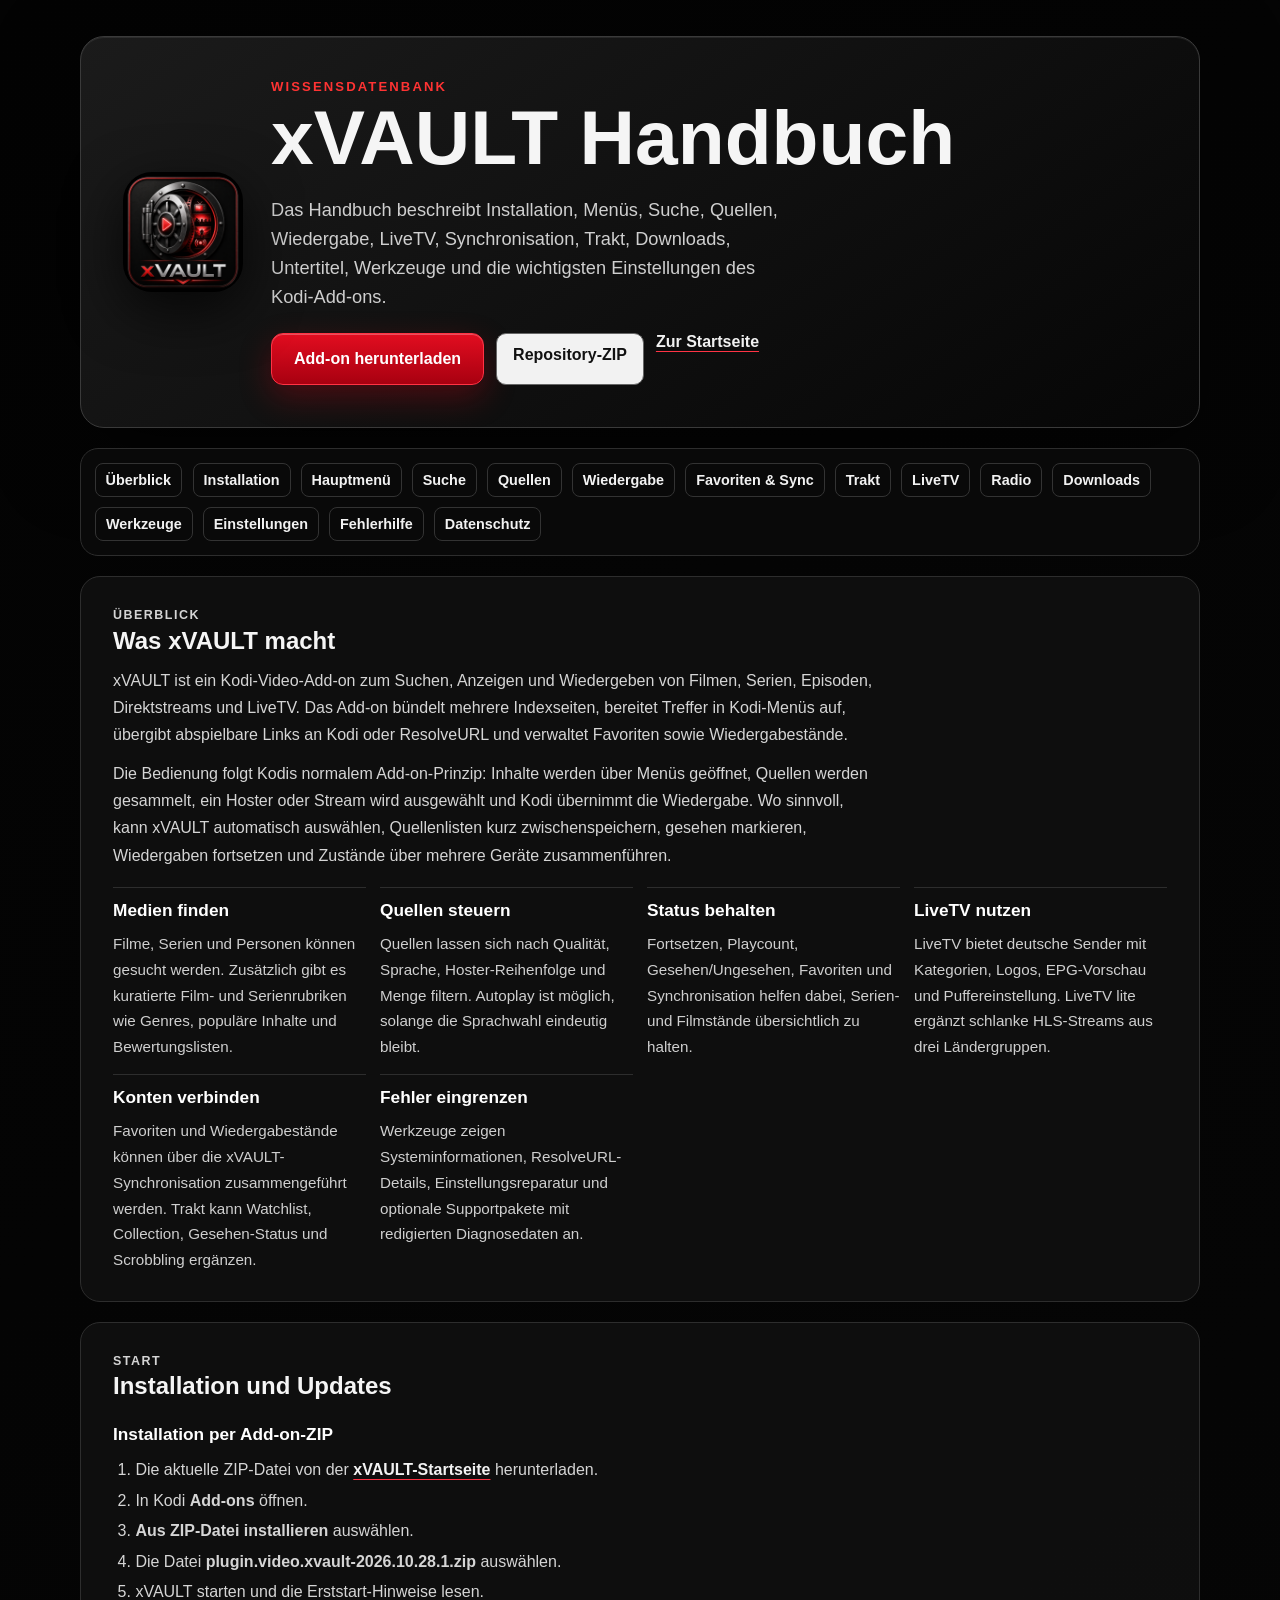
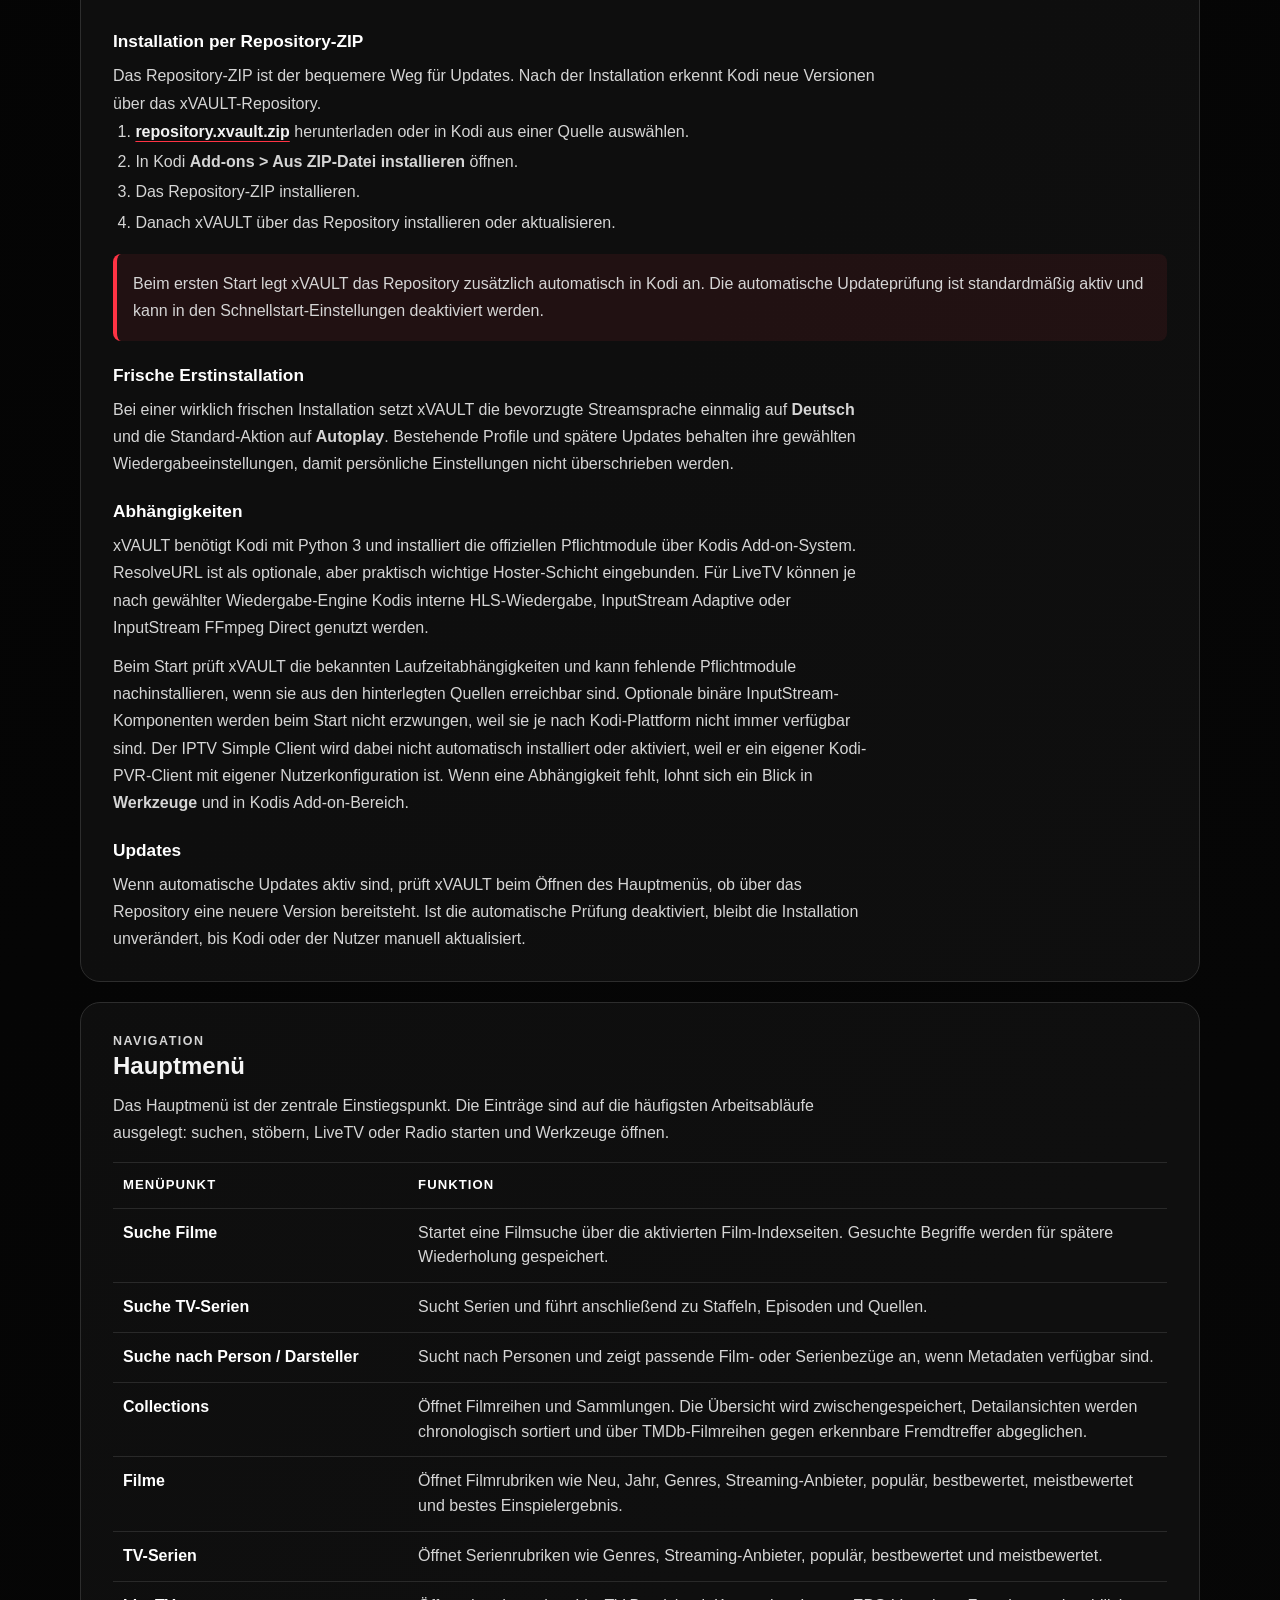
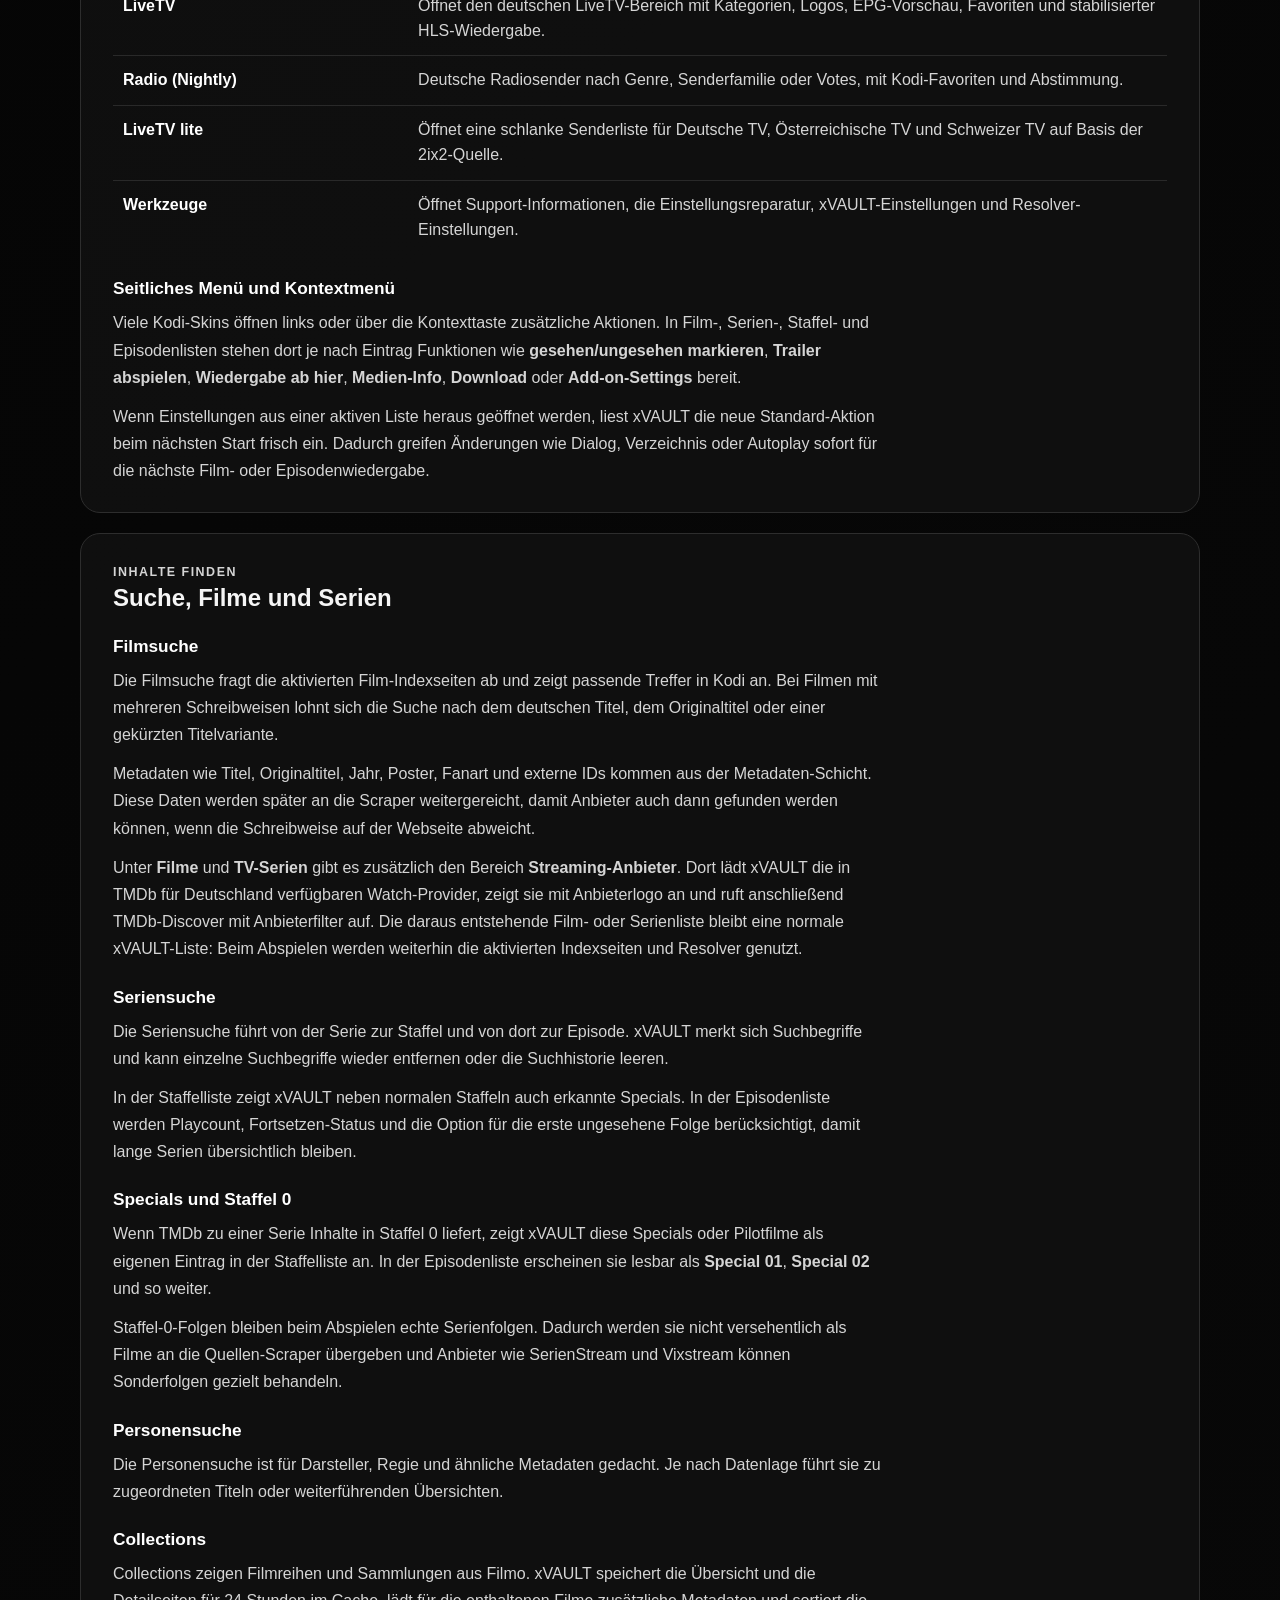
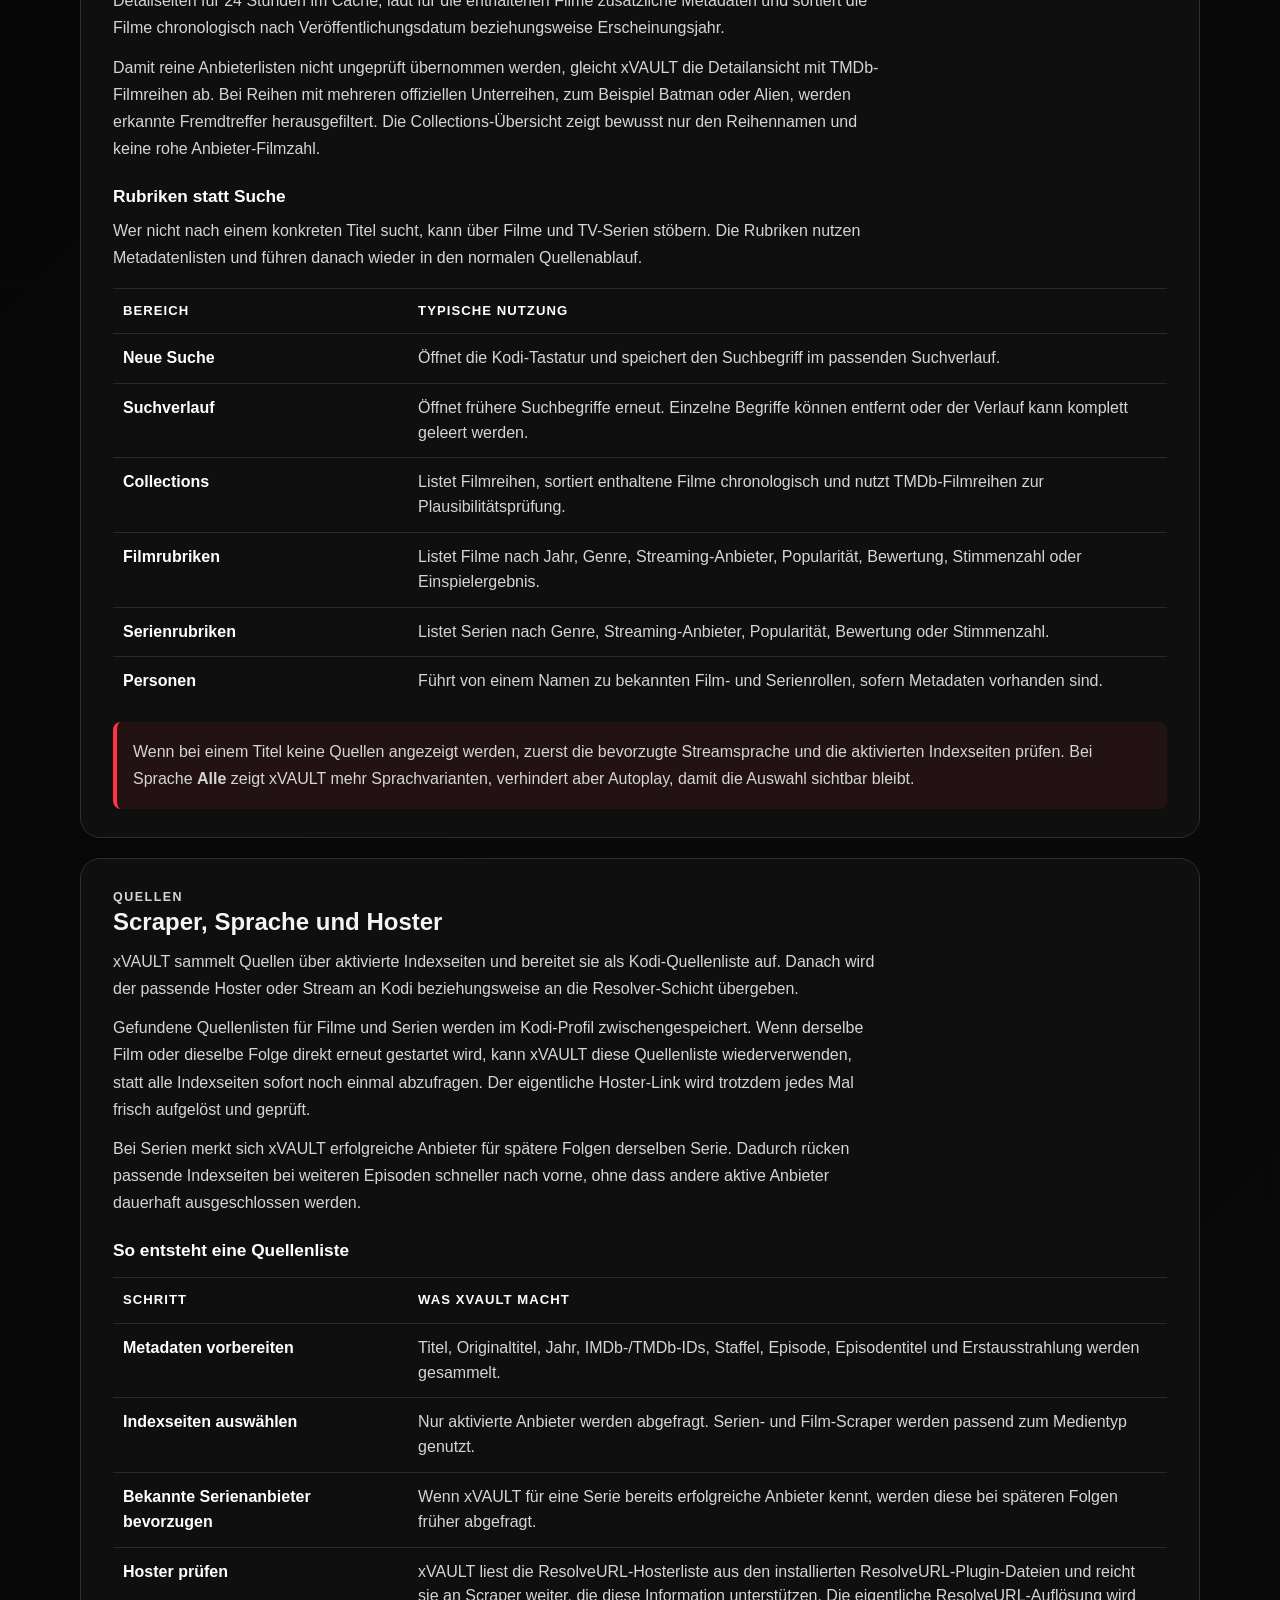
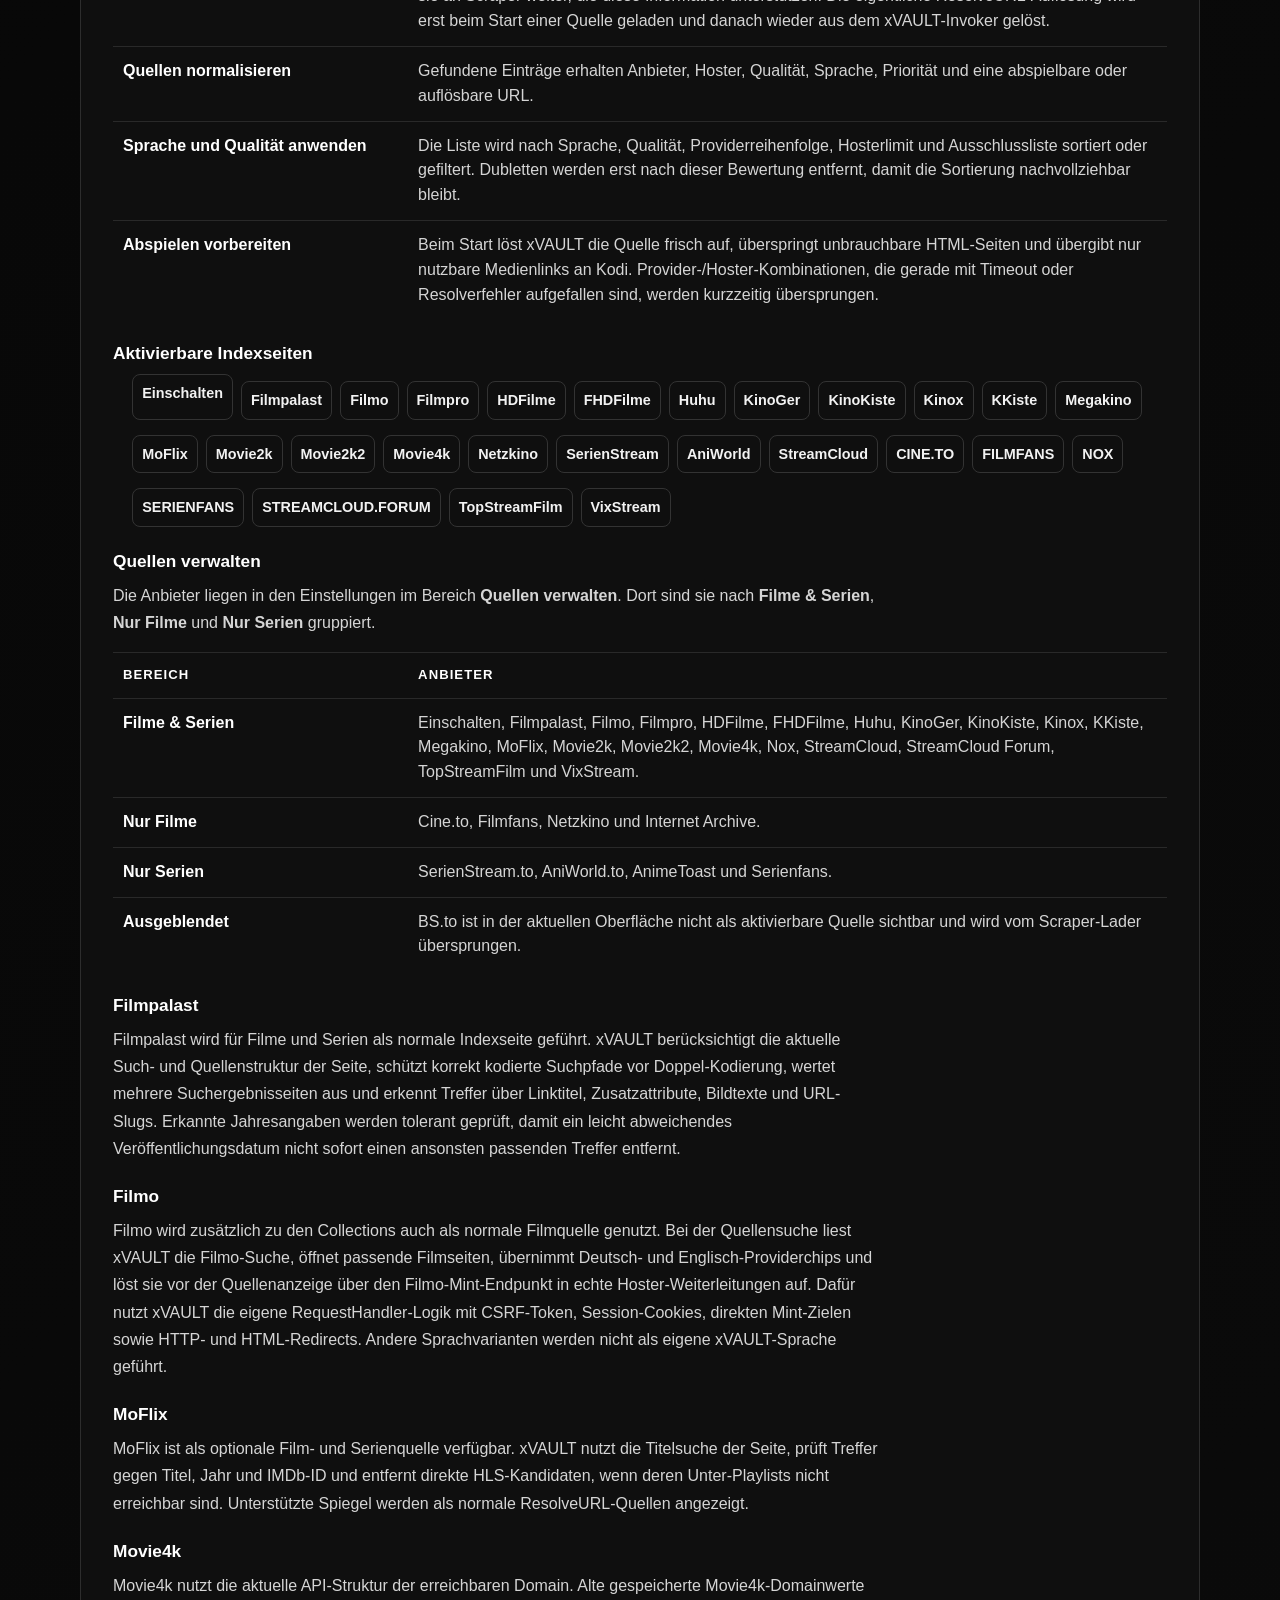
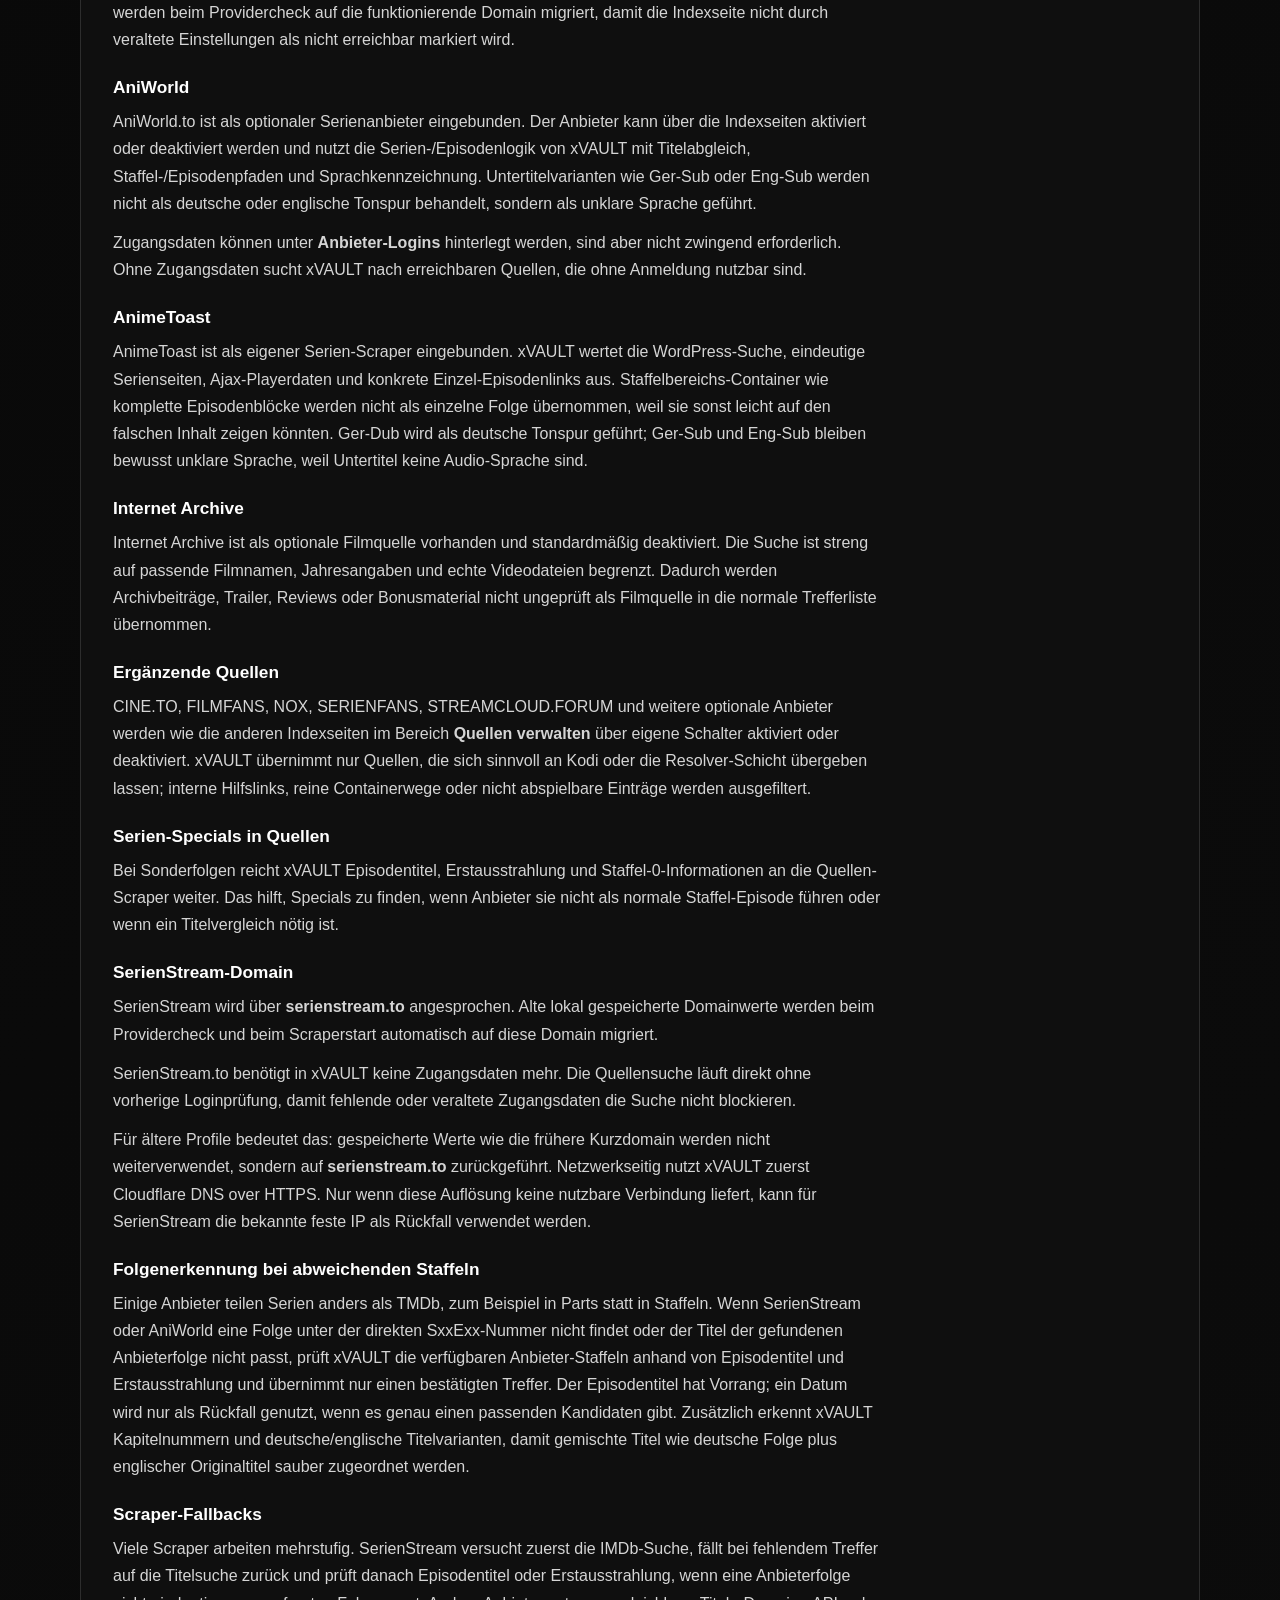
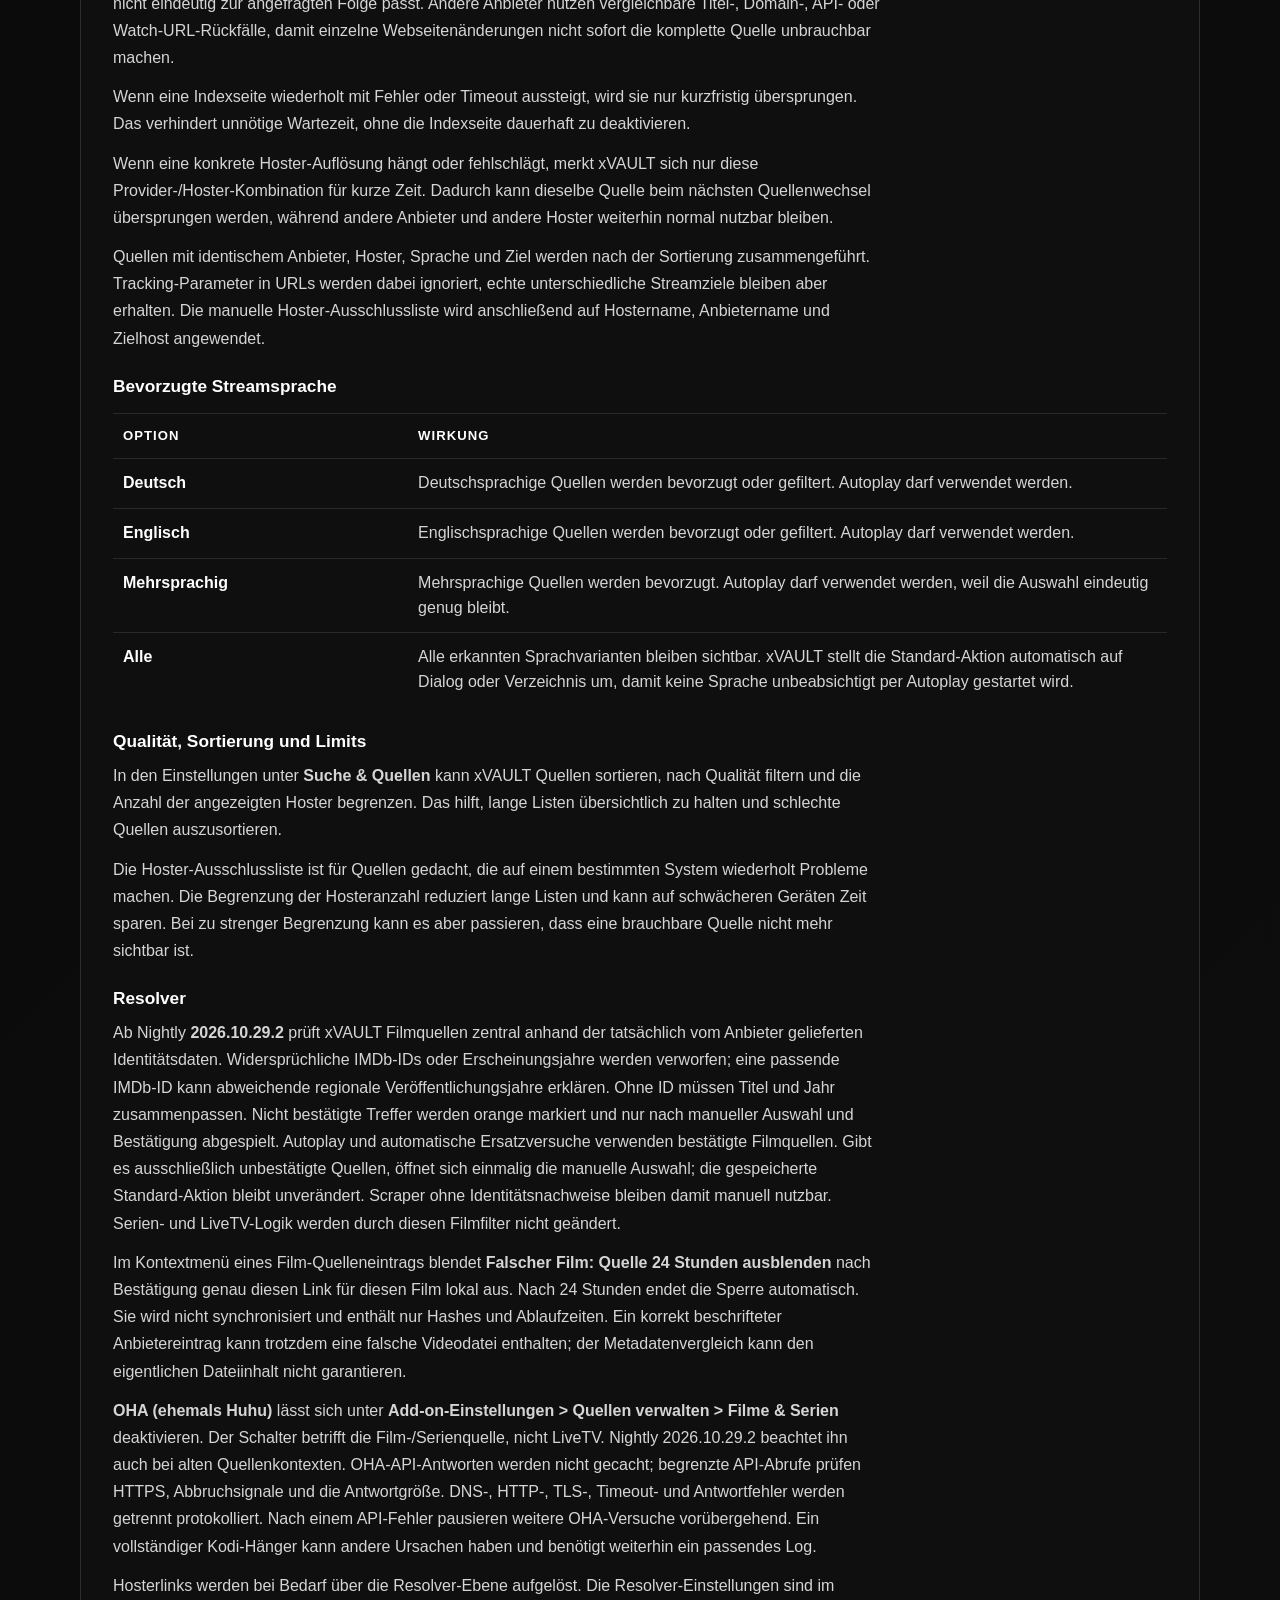
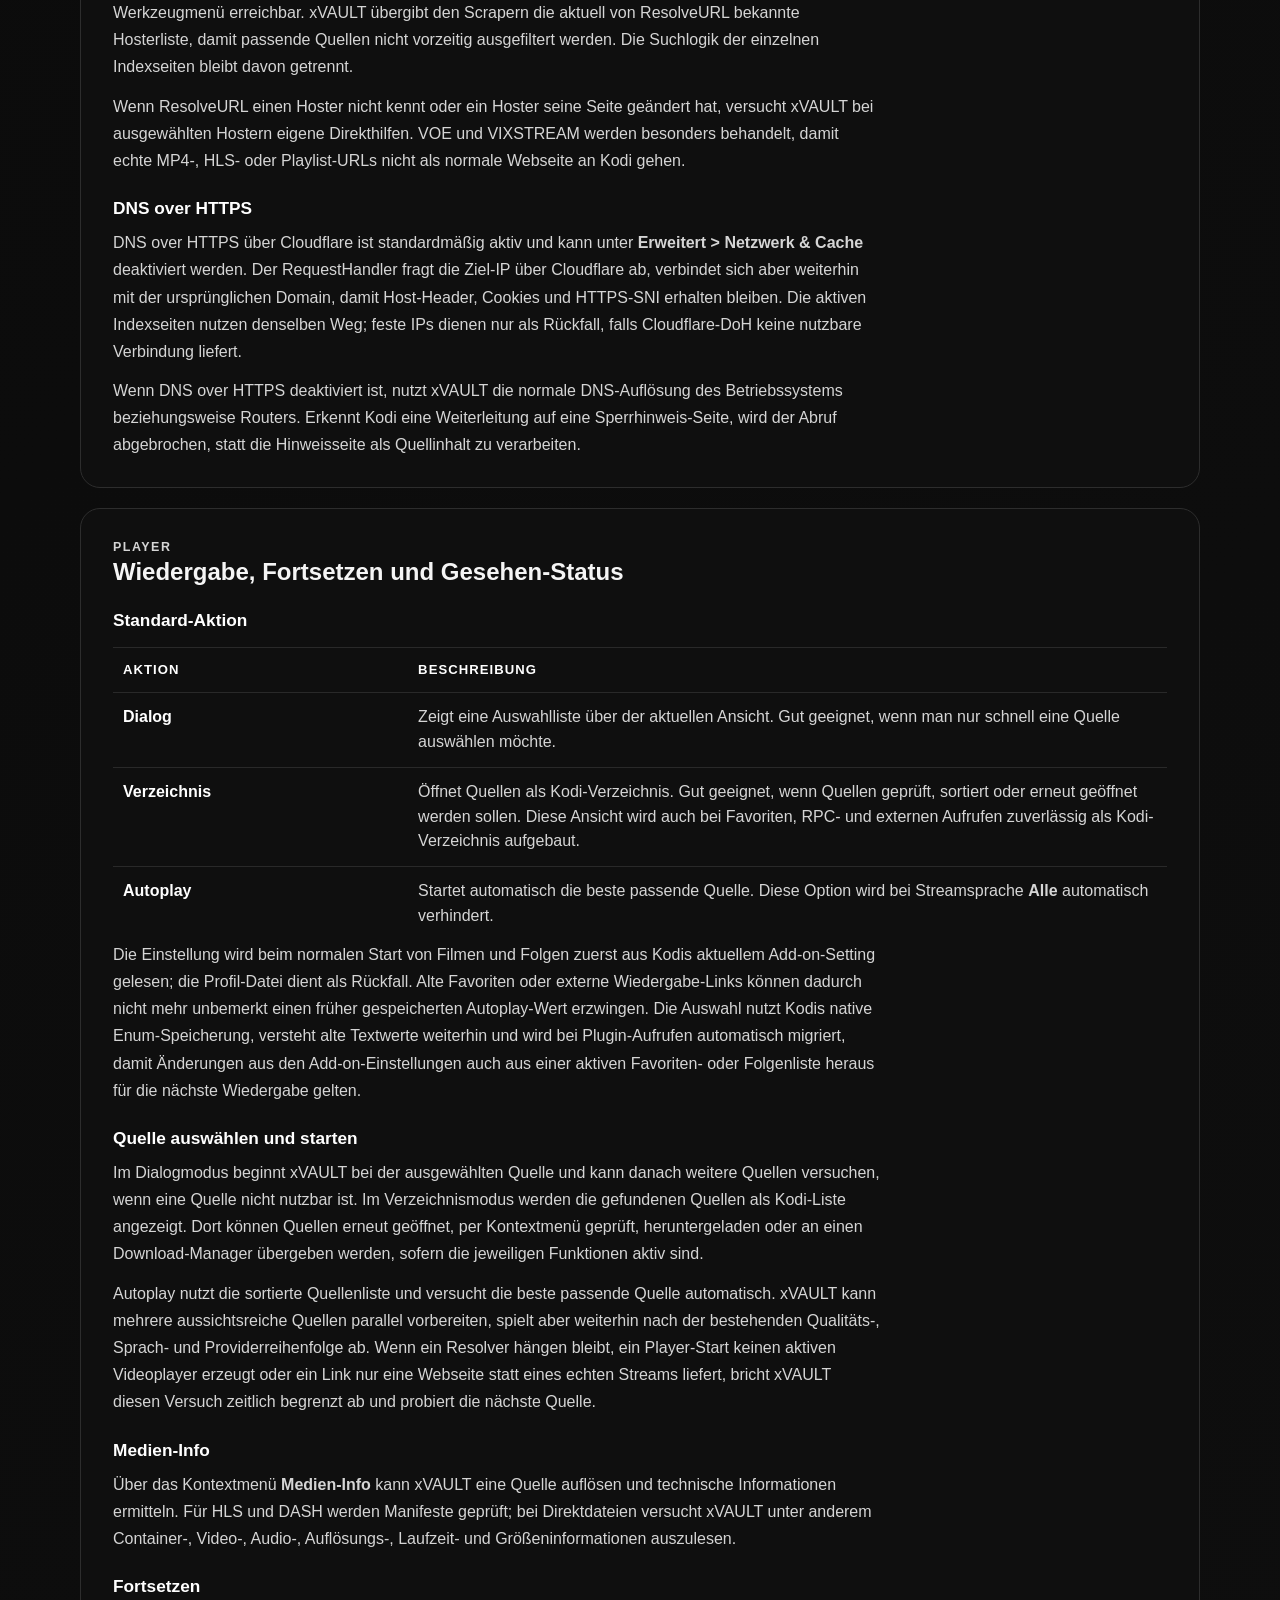
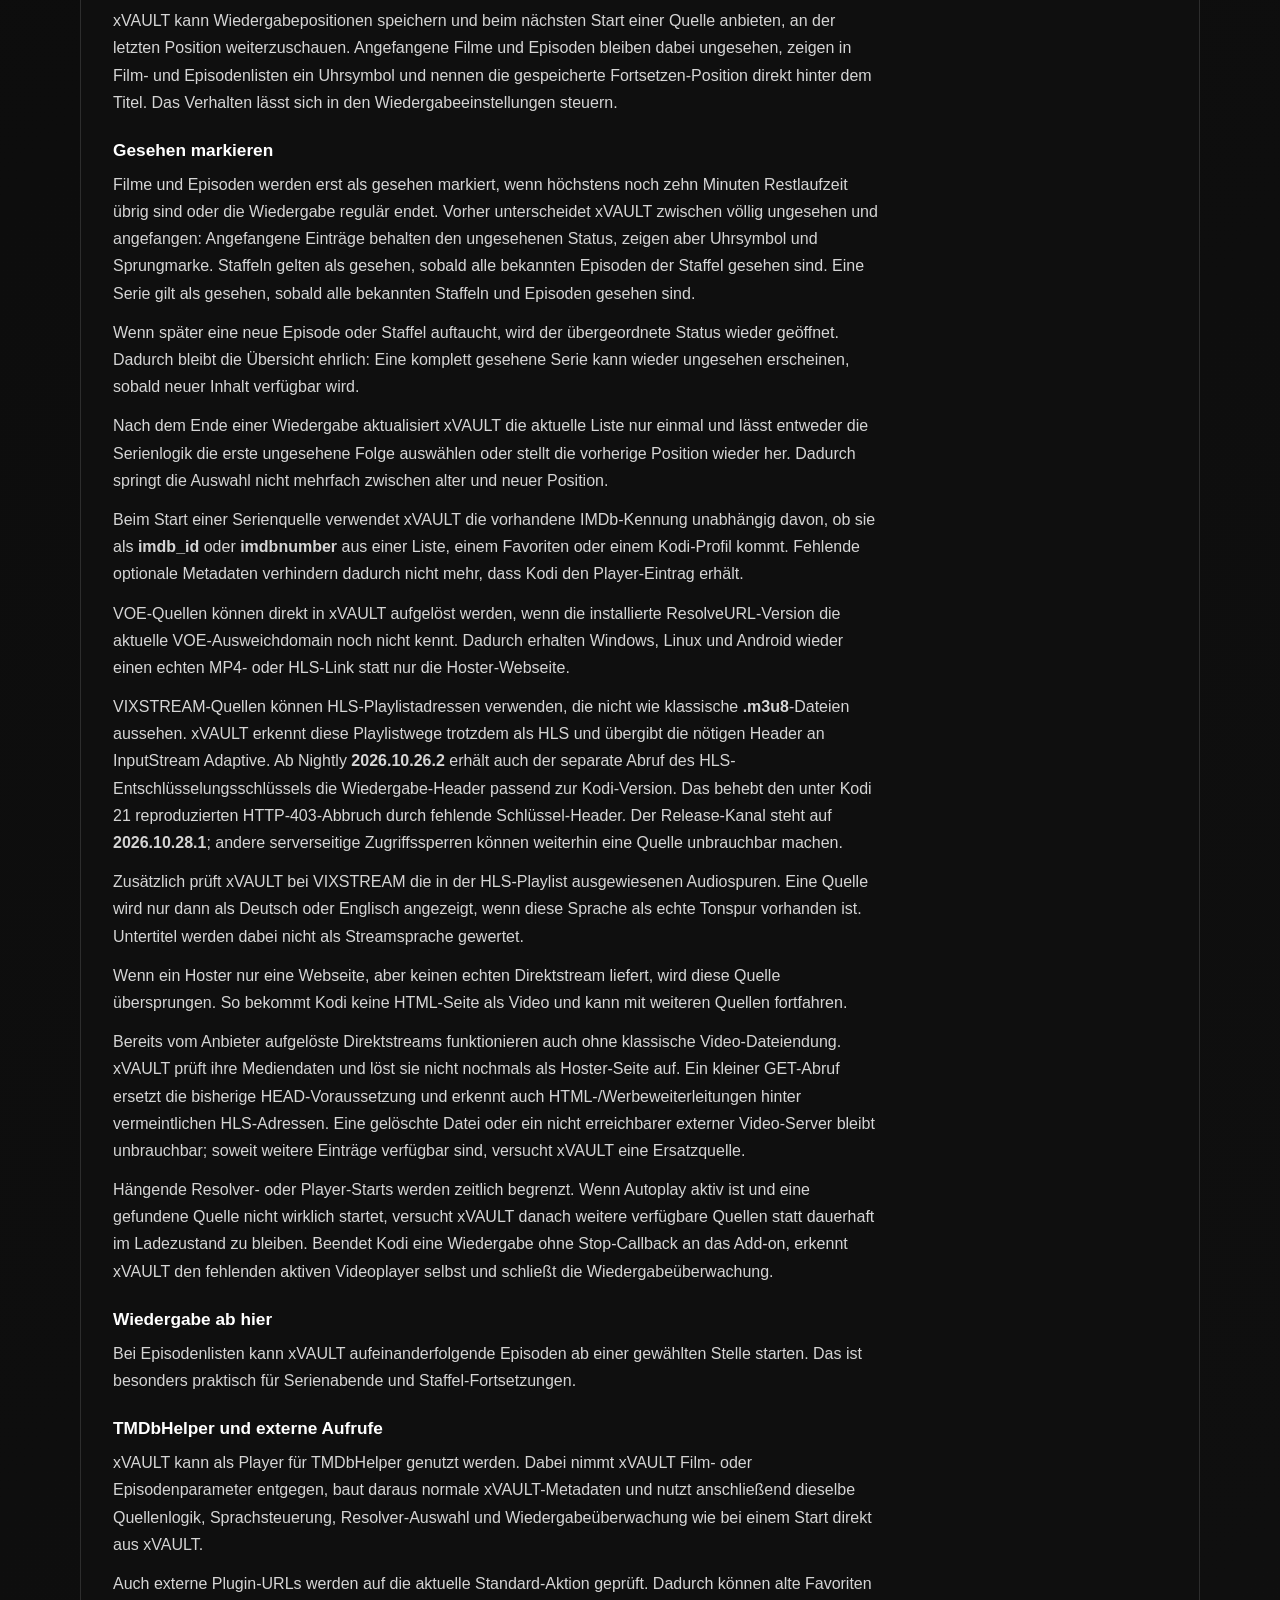
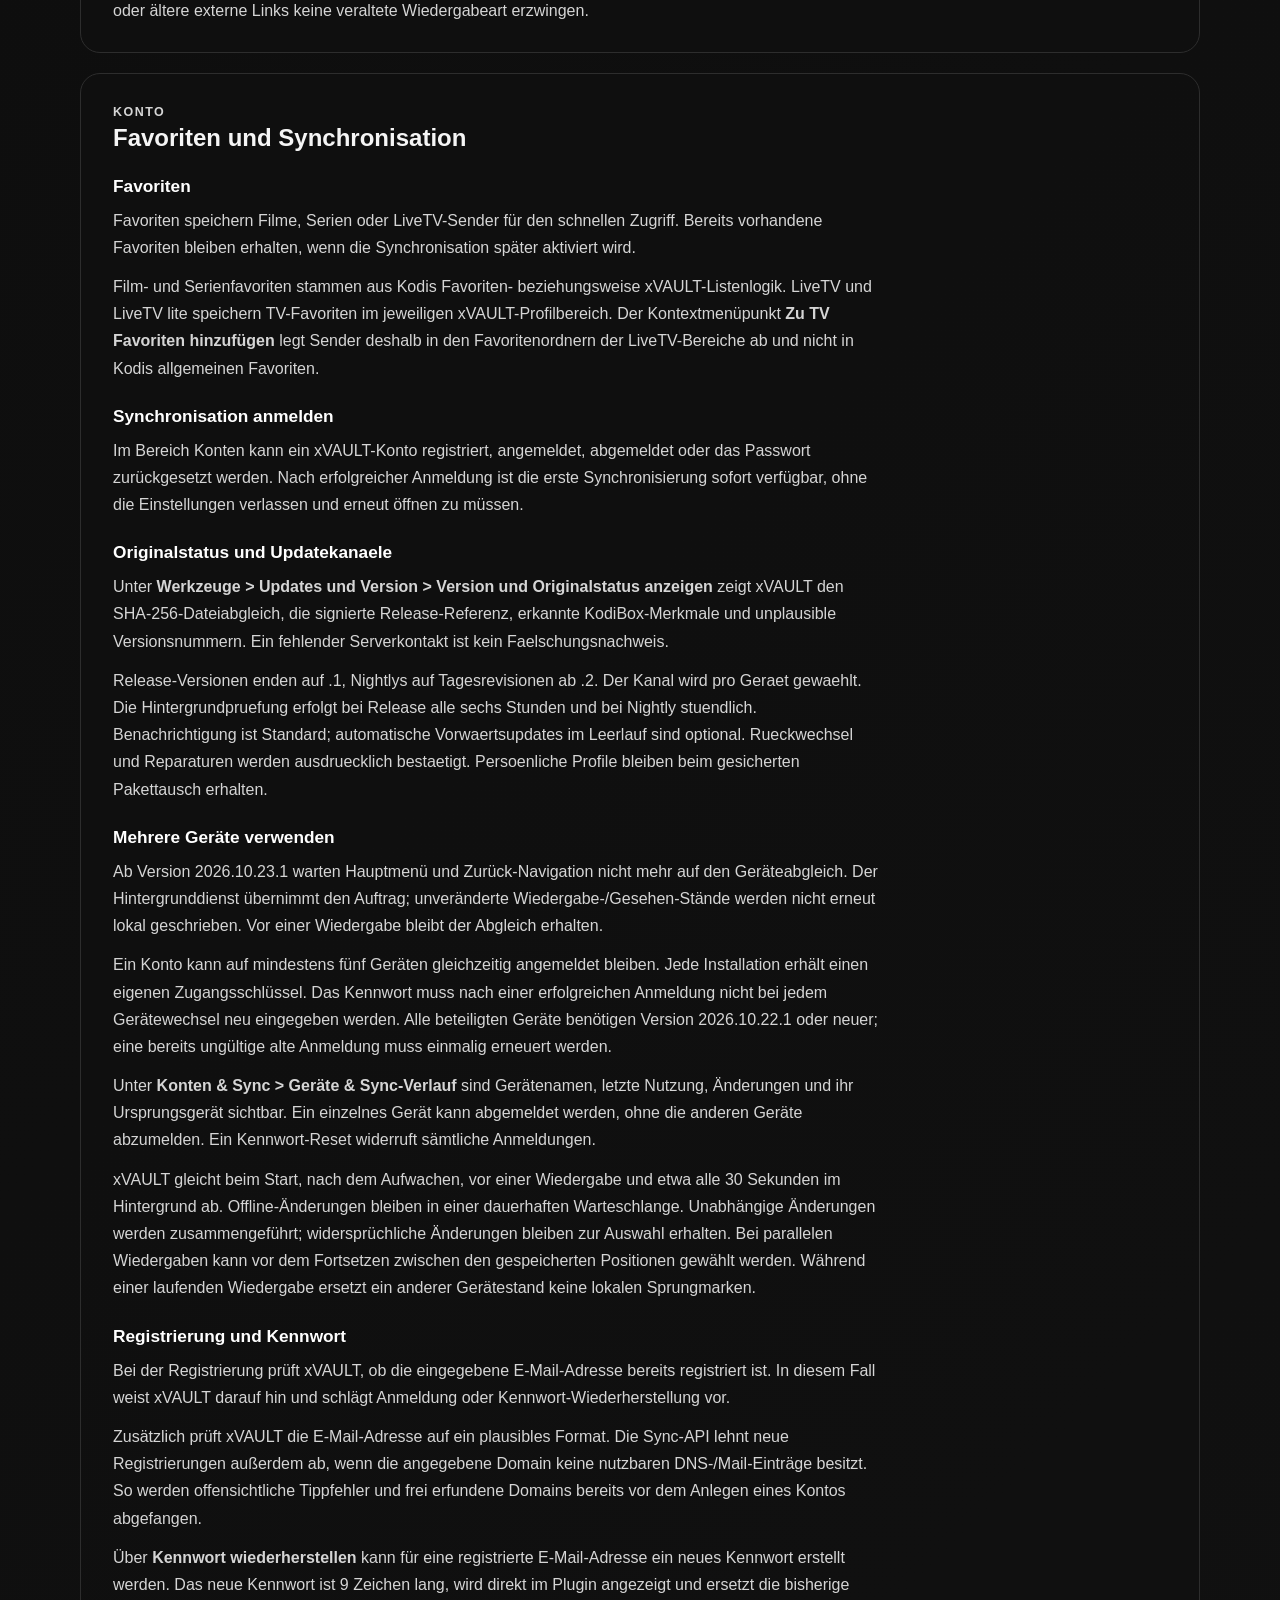
==== commit 973414f1: "Nightly 2026.10.29.2: validate movie identity, bound OHA and add radio switch" ====
--- a/docs/handbuch/index.html
+++ b/docs/handbuch/index.html
@@ -543,6 +543,9 @@
       <p>In den Einstellungen unter <strong>Suche &amp; Quellen</strong> kann xVAULT Quellen sortieren, nach Qualität filtern und die Anzahl der angezeigten Hoster begrenzen. Das hilft, lange Listen übersichtlich zu halten und schlechte Quellen auszusortieren.</p>
       <p>Die Hoster-Ausschlussliste ist für Quellen gedacht, die auf einem bestimmten System wiederholt Probleme machen. Die Begrenzung der Hosteranzahl reduziert lange Listen und kann auf schwächeren Geräten Zeit sparen. Bei zu strenger Begrenzung kann es aber passieren, dass eine brauchbare Quelle nicht mehr sichtbar ist.</p>
       <h3>Resolver</h3>
+        <p>Ab Nightly <strong>2026.10.29.2</strong> prüft xVAULT Filmquellen zentral anhand der tatsächlich vom Anbieter gelieferten Identitätsdaten. Widersprüchliche IMDb-IDs oder Erscheinungsjahre werden verworfen; eine passende IMDb-ID kann abweichende regionale Veröffentlichungsjahre erklären. Ohne ID müssen Titel und Jahr zusammenpassen. Nicht bestätigte Treffer werden orange markiert und nur nach manueller Auswahl und Bestätigung abgespielt. Autoplay und automatische Ersatzversuche verwenden bestätigte Filmquellen. Gibt es ausschließlich unbestätigte Quellen, öffnet sich einmalig die manuelle Auswahl; die gespeicherte Standard-Aktion bleibt unverändert. Scraper ohne Identitätsnachweise bleiben damit manuell nutzbar. Serien- und LiveTV-Logik werden durch diesen Filmfilter nicht geändert.</p>
+        <p>Im Kontextmenü eines Film-Quelleneintrags blendet <strong>Falscher Film: Quelle 24 Stunden ausblenden</strong> nach Bestätigung genau diesen Link für diesen Film lokal aus. Nach 24 Stunden endet die Sperre automatisch. Sie wird nicht synchronisiert und enthält nur Hashes und Ablaufzeiten. Ein korrekt beschrifteter Anbietereintrag kann trotzdem eine falsche Videodatei enthalten; der Metadatenvergleich kann den eigentlichen Dateiinhalt nicht garantieren.</p>
+        <p><strong>OHA (ehemals Huhu)</strong> lässt sich unter <strong>Add-on-Einstellungen &gt; Quellen verwalten &gt; Filme &amp; Serien</strong> deaktivieren. Der Schalter betrifft die Film-/Serienquelle, nicht LiveTV. Nightly 2026.10.29.2 beachtet ihn auch bei alten Quellenkontexten. OHA-API-Antworten werden nicht gecacht; begrenzte API-Abrufe prüfen HTTPS, Abbruchsignale und die Antwortgröße. DNS-, HTTP-, TLS-, Timeout- und Antwortfehler werden getrennt protokolliert. Nach einem API-Fehler pausieren weitere OHA-Versuche vorübergehend. Ein vollständiger Kodi-Hänger kann andere Ursachen haben und benötigt weiterhin ein passendes Log.</p>
       <p>Hosterlinks werden bei Bedarf über die Resolver-Ebene aufgelöst. Die Resolver-Einstellungen sind im Werkzeugmenü erreichbar. xVAULT übergibt den Scrapern die aktuell von ResolveURL bekannte Hosterliste, damit passende Quellen nicht vorzeitig ausgefiltert werden. Die Suchlogik der einzelnen Indexseiten bleibt davon getrennt.</p>
       <p>Wenn ResolveURL einen Hoster nicht kennt oder ein Hoster seine Seite geändert hat, versucht xVAULT bei ausgewählten Hostern eigene Direkthilfen. VOE und VIXSTREAM werden besonders behandelt, damit echte MP4-, HLS- oder Playlist-URLs nicht als normale Webseite an Kodi gehen.</p>
       <h3>DNS over HTTPS</h3>
@@ -741,6 +744,7 @@
     <section id="radio" class="panel manual-section">
       <p class="section-kicker">Ab Nightly 2026.10.27.2</p>
       <h2>Radio mit Radio Browser</h2>
+      <p>Ab Nightly <strong>2026.10.29.2</strong> steuert <strong>Add-on-Einstellungen &gt; Radio &gt; Radio aktivieren</strong> den gesamten Bereich. Standard ist aktiviert. Bei deaktiviertem Radio werden der Radio-Menüpunkt, direkte Radioaufrufe, Radio-Hintergrund-Netzwerkprüfungen und die automatische Visualisierung samt automatischer Installation ihres nativen Add-ons unterbunden. Favoriten, Verlauf und Vorgaben werden nicht gelöscht. Eine bereits laufende Audiowiedergabe wird nicht zwangsweise gestoppt. Beim erneuten Aktivieren steht Radio wieder zur Verfügung.</p>
       <p>Im xVAULT-Hauptmenü <strong>Radio</strong> öffnen. Die Sender kommen von Radio Browser und werden auf Deutschland sowie einen positiven letzten Streamcheck eingeschränkt. Eine Verified-Kennzeichnung ist nicht erforderlich. Vor dem Abspielen prüft xVAULT den aktuellen Eintrag und den Stream erneut; die Wiedergabe übernimmt Kodis Audioplayer.</p>
       <p>Sender lassen sich nach <strong>Genre</strong> oder <strong>Senderfamilie</strong> auswählen. Beide Filter sind kombinierbar. Suche, Sortierung nach Votes, Name oder höchster Bitrate und eine Liste zuletzt gehörter Sender stehen ebenfalls bereit. Ab Nightly <strong>2026.10.27.3</strong> verwendet xVAULT einen vorbereiteten Sender- und Familienindex. Große Listen zeigen <strong>250 Sender pro Seite</strong>; über <strong>Weitere Sender</strong> geht es weiter. Filter und Sortierung bleiben dabei erhalten. Übersichten nutzen Kodis Verzeichnis-Cache für den Rückweg. Bei neuen oder geänderten Daten ist einmalig ein Indexaufbau nötig.</p>
       <h3>Favoriten und Stimmen</h3>
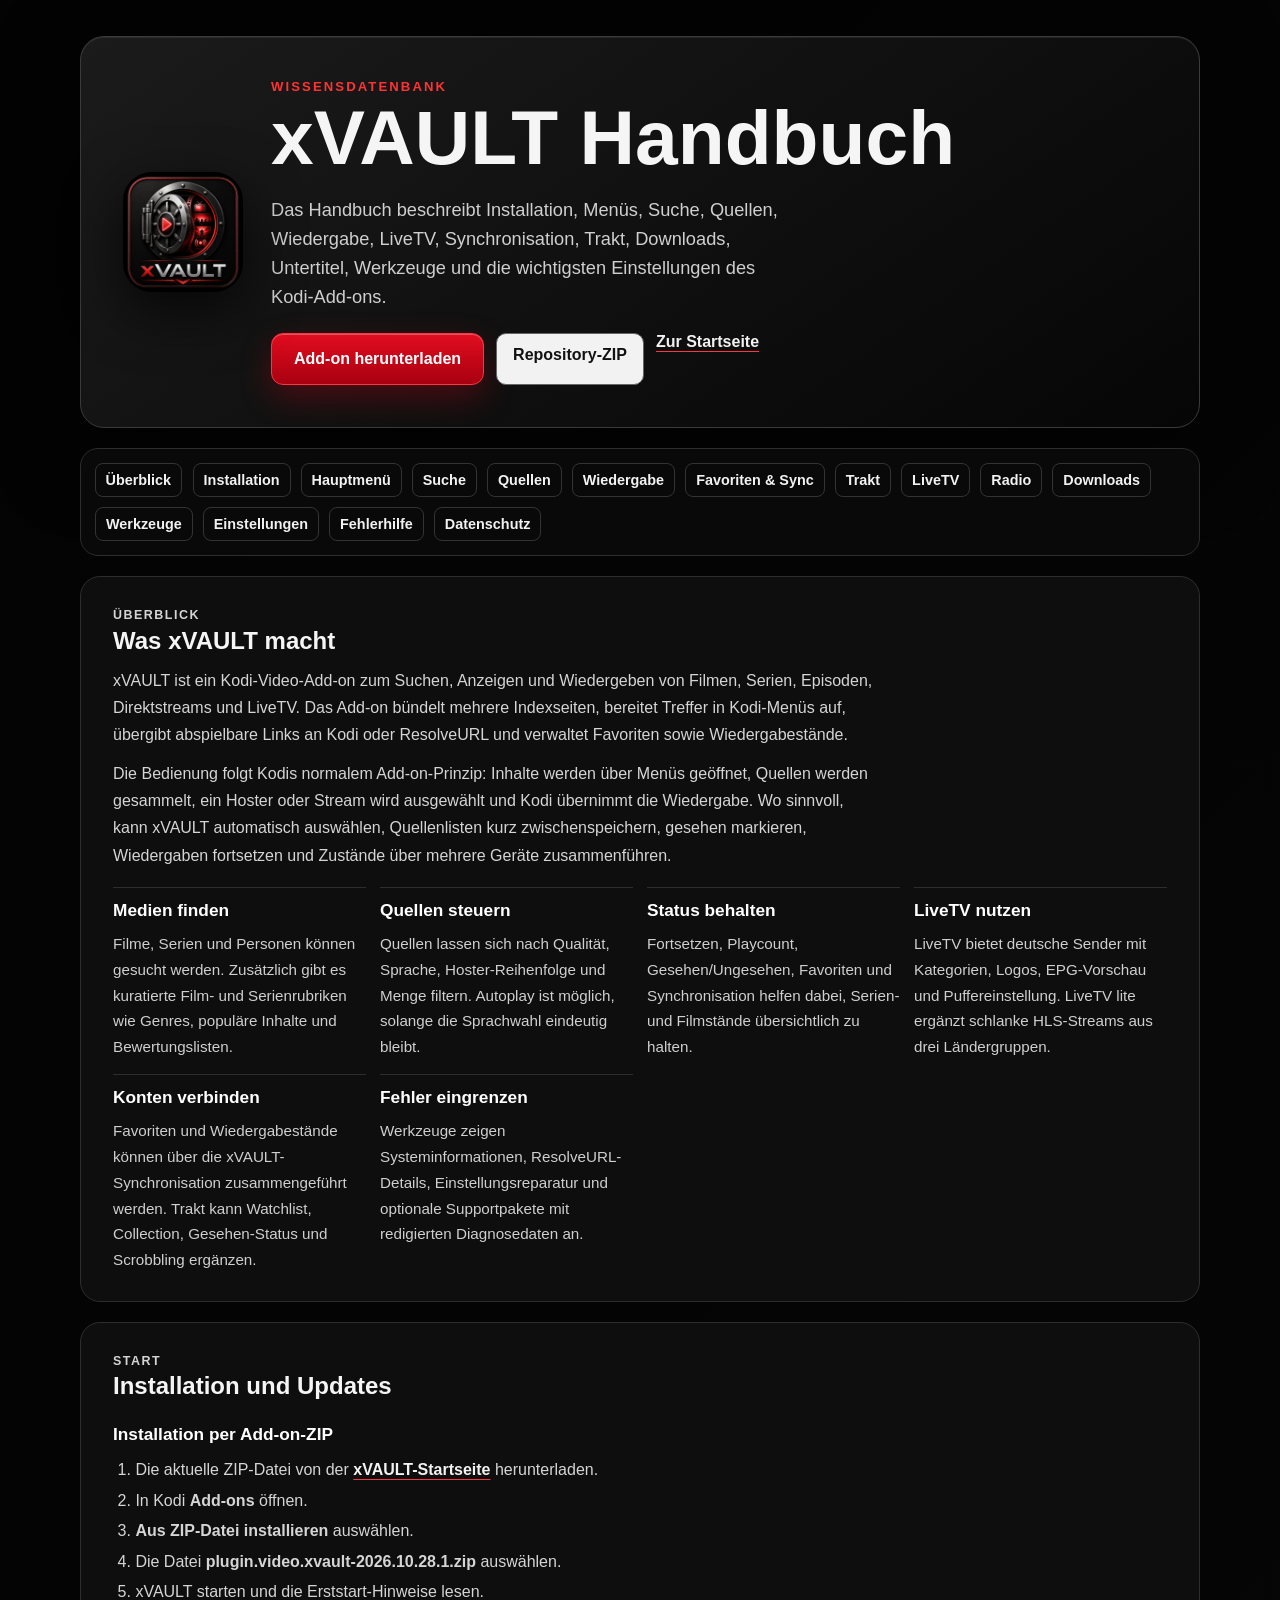
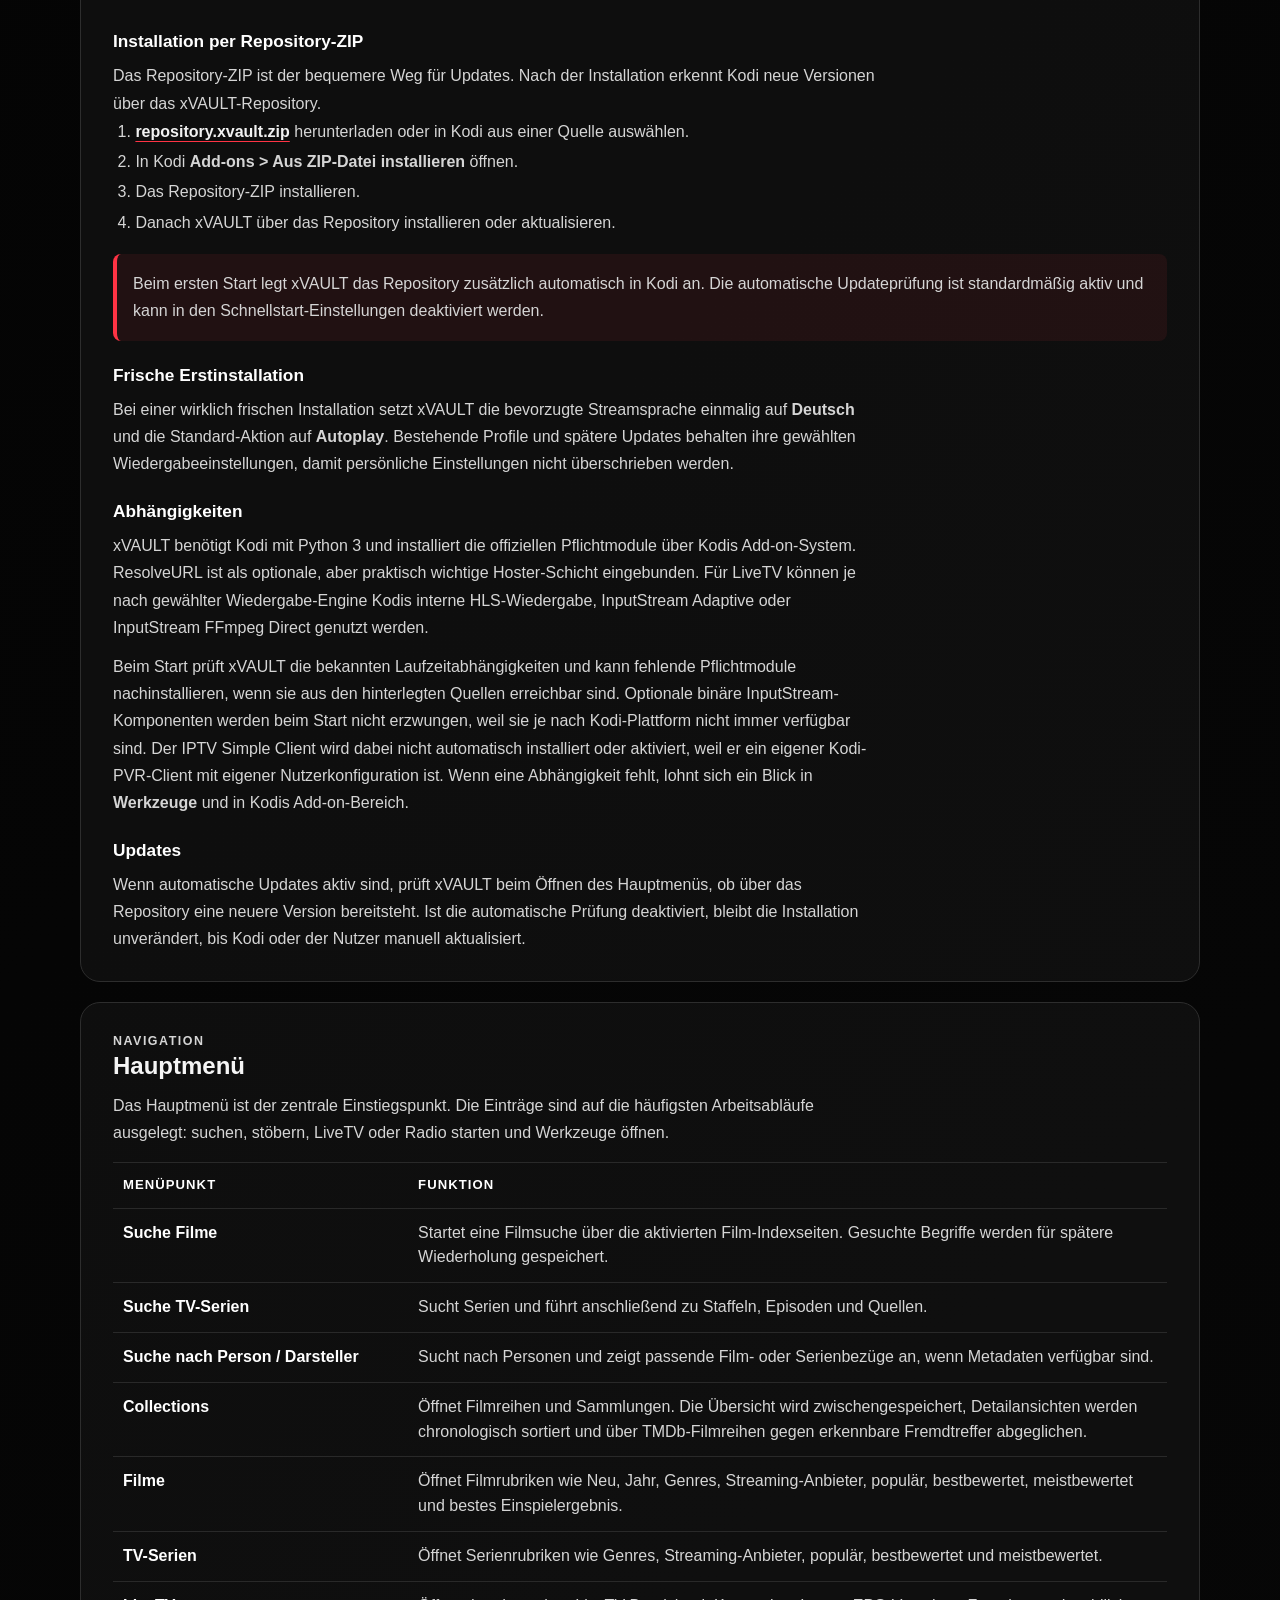
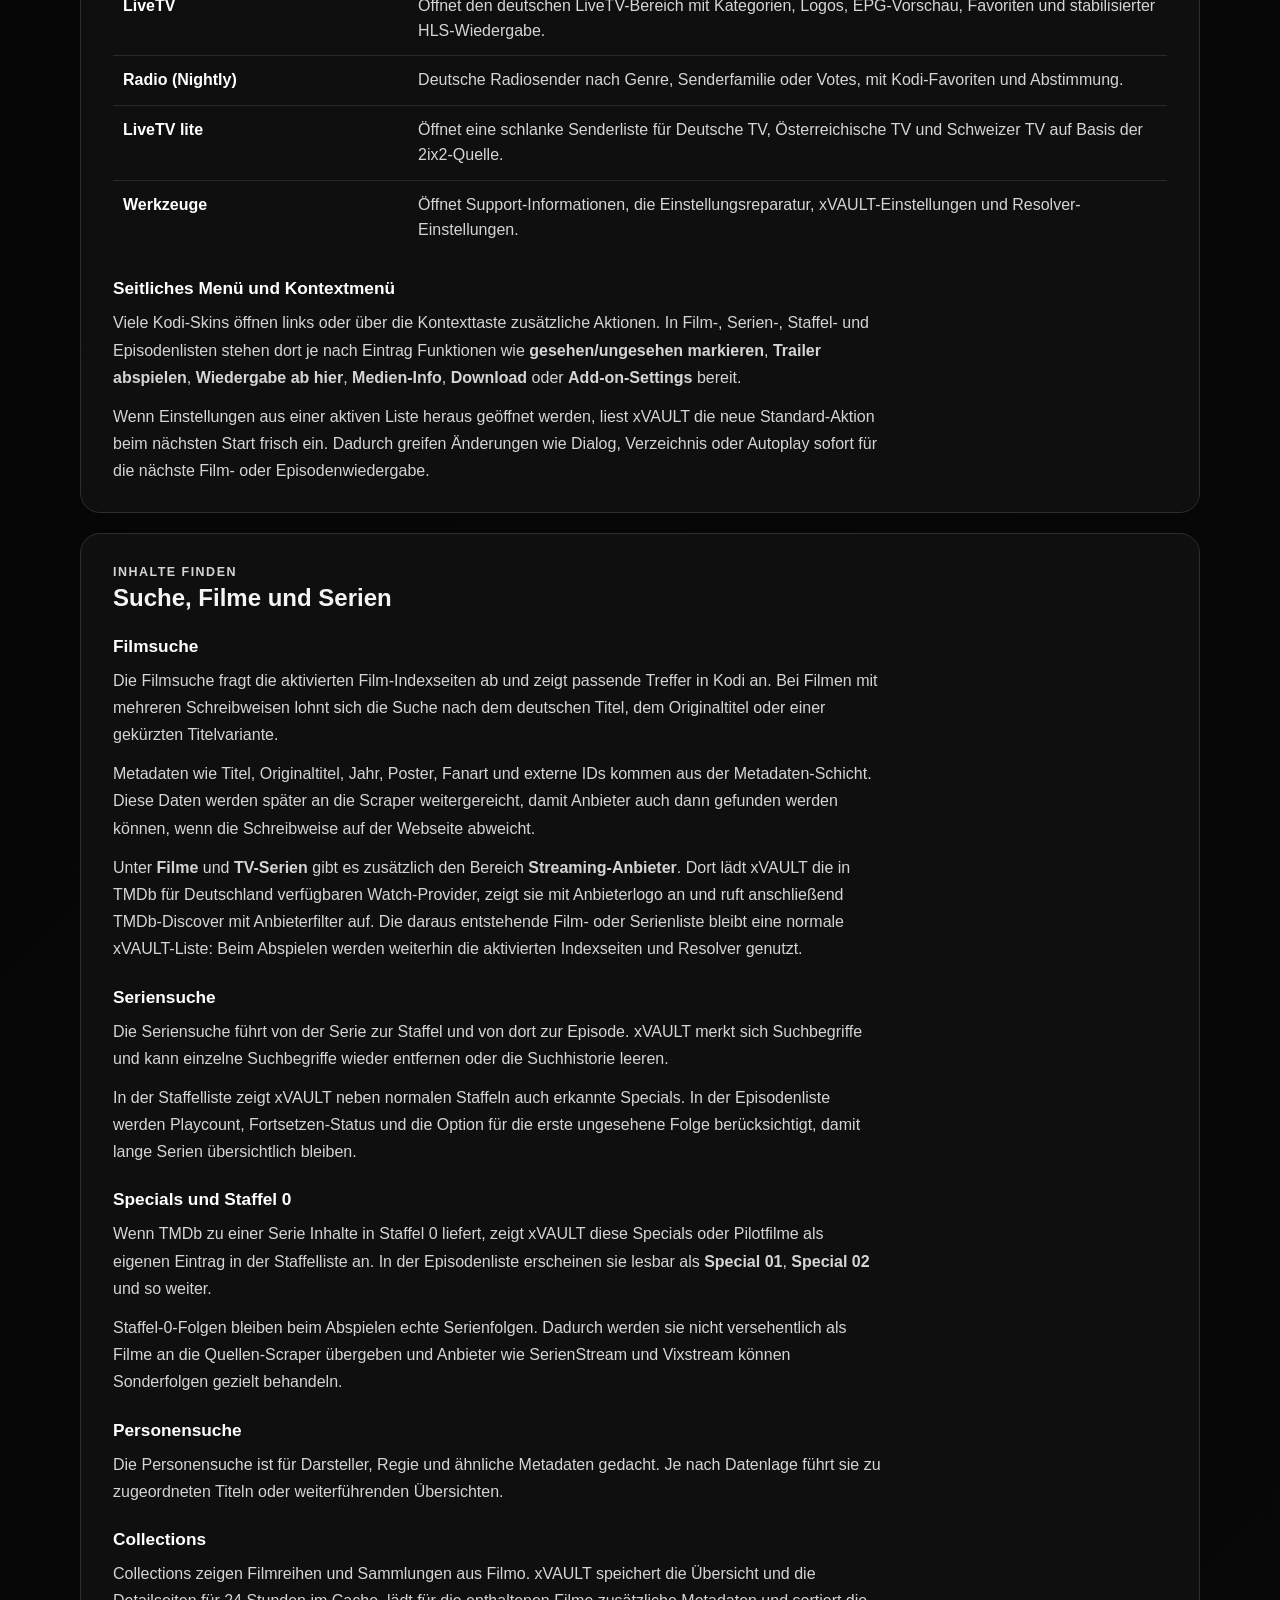
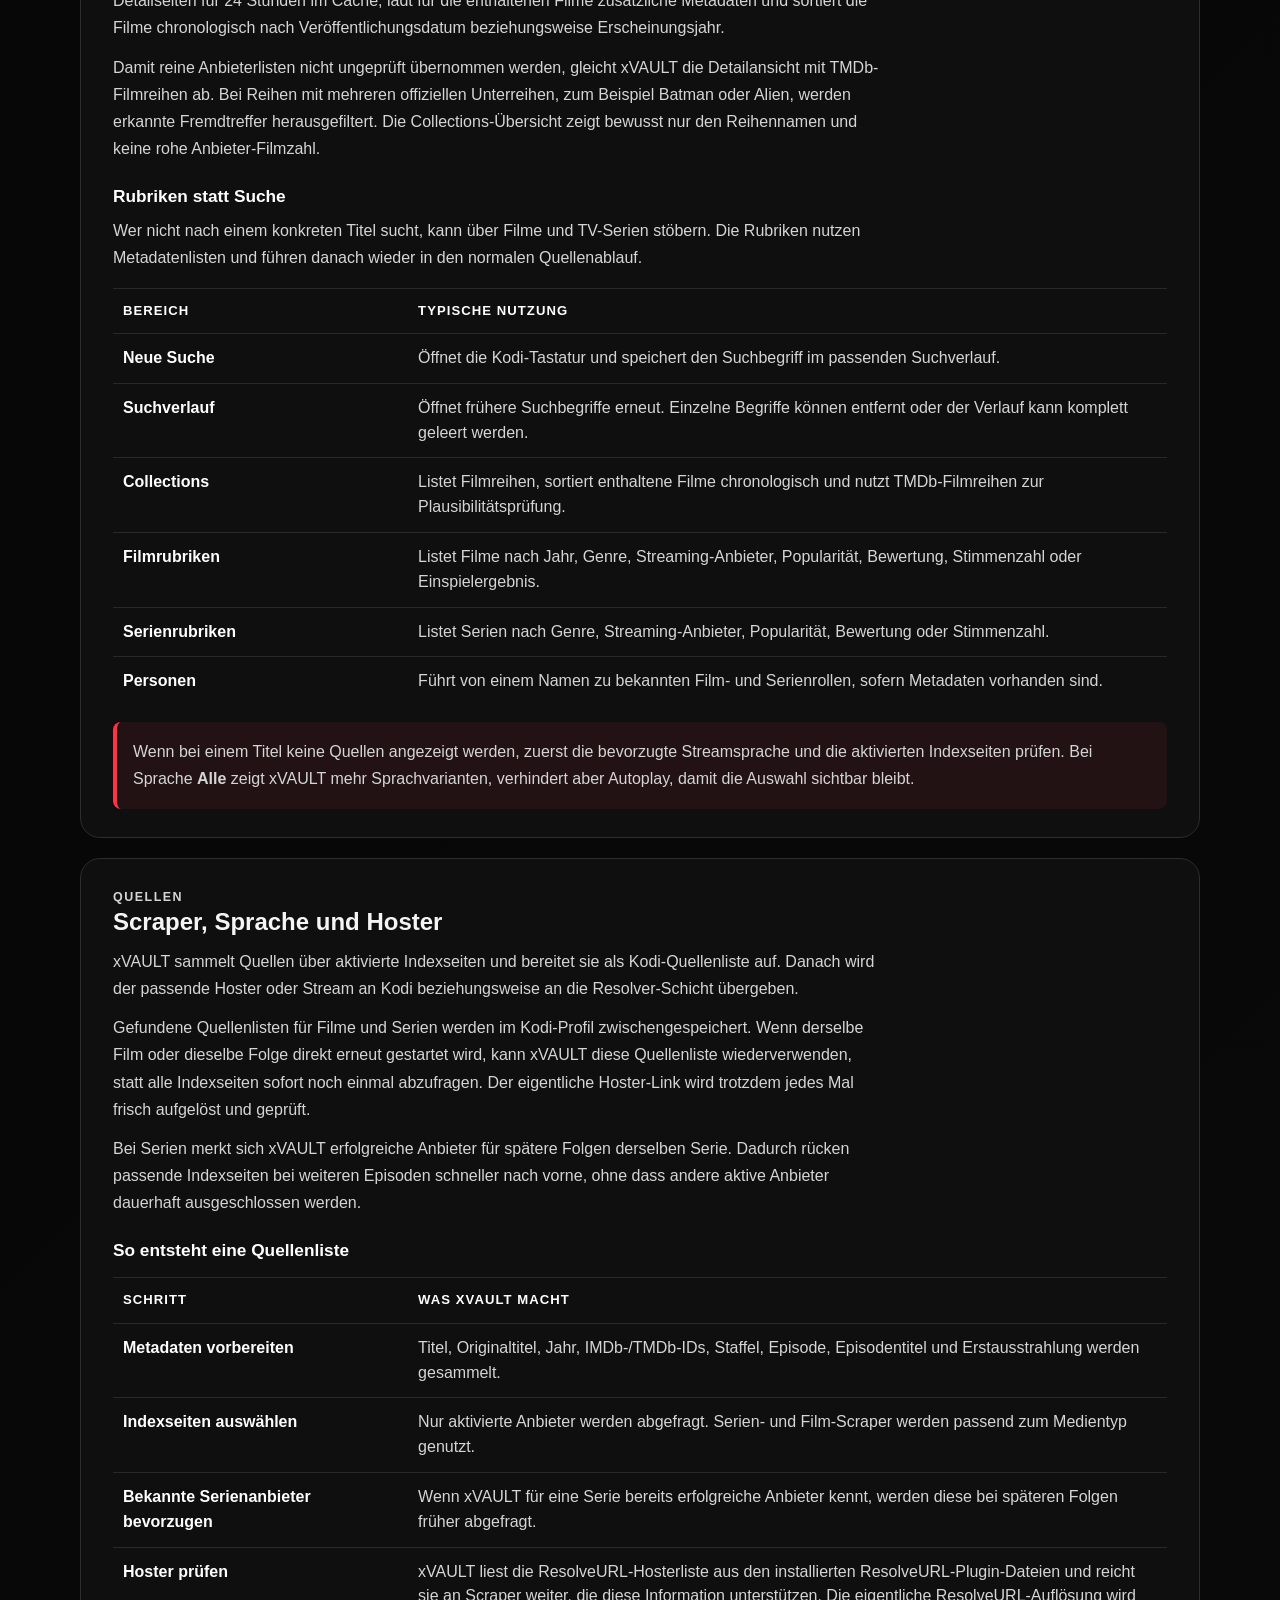
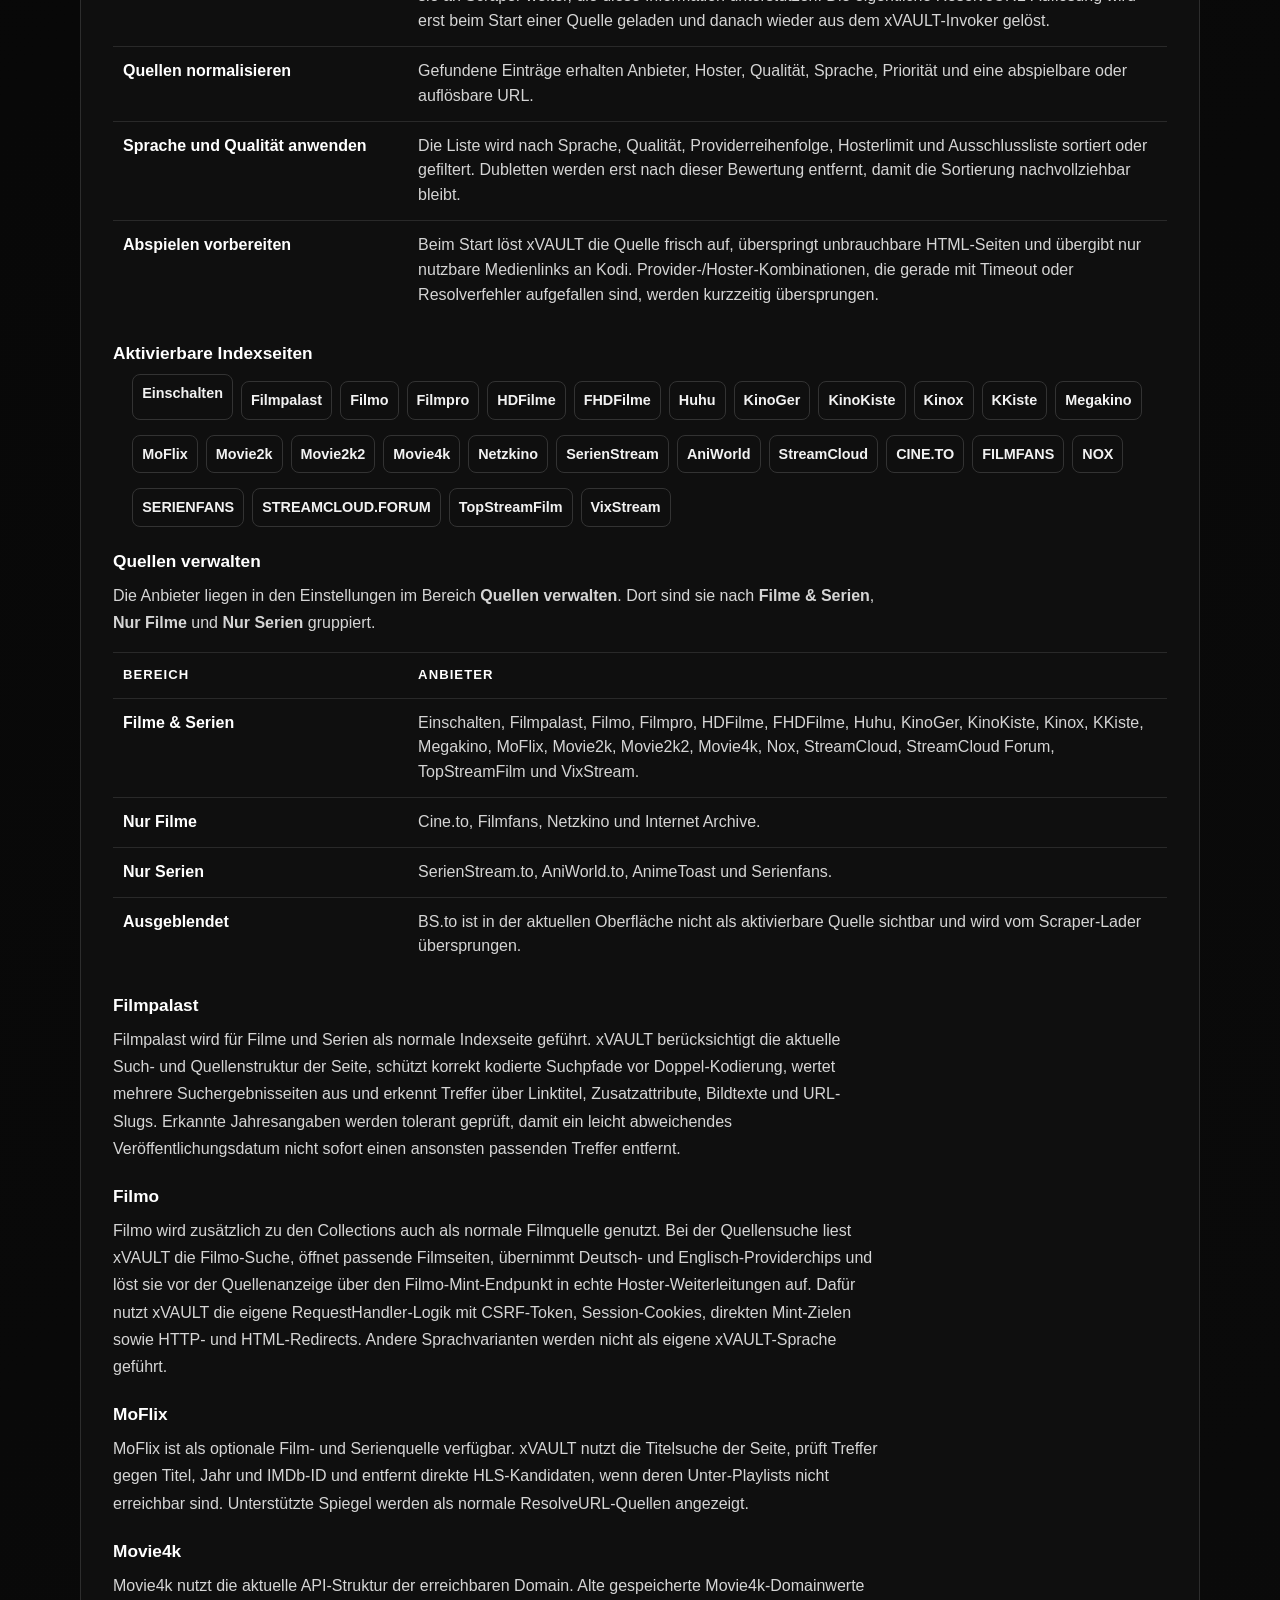
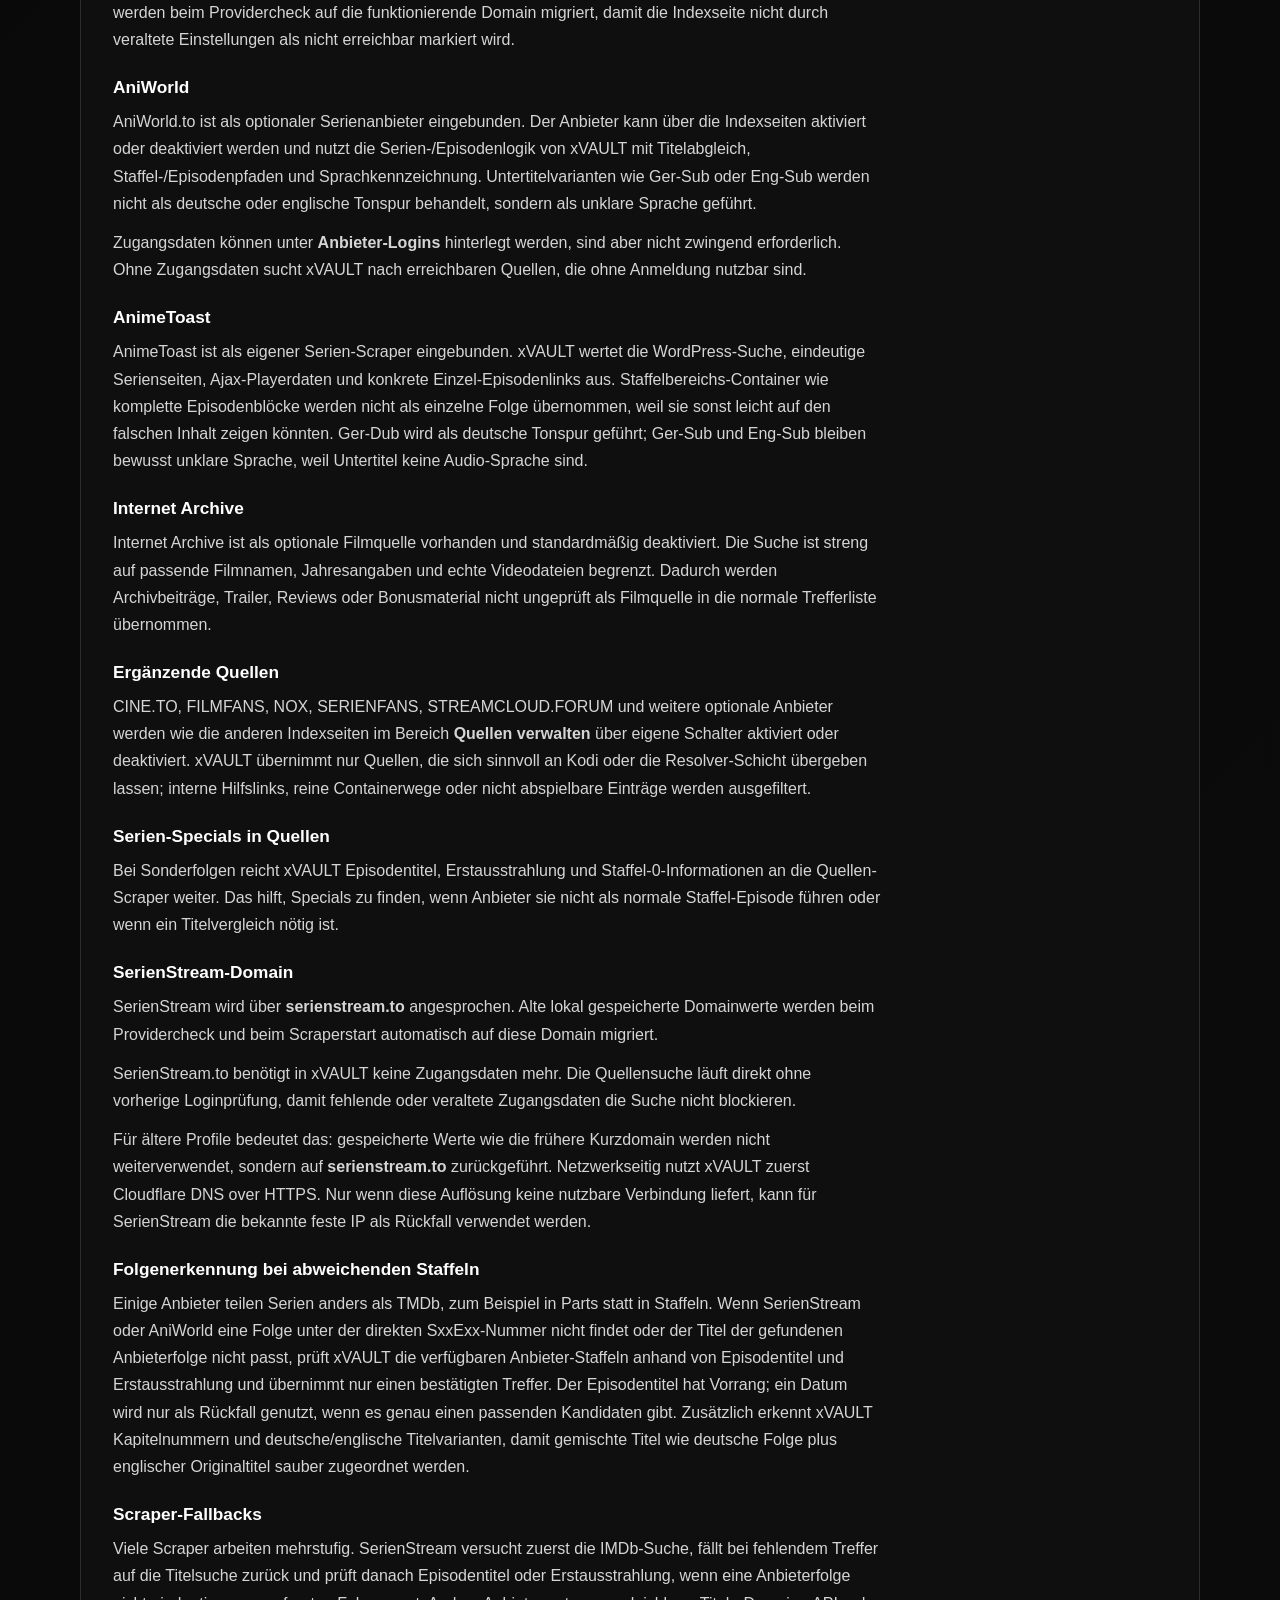
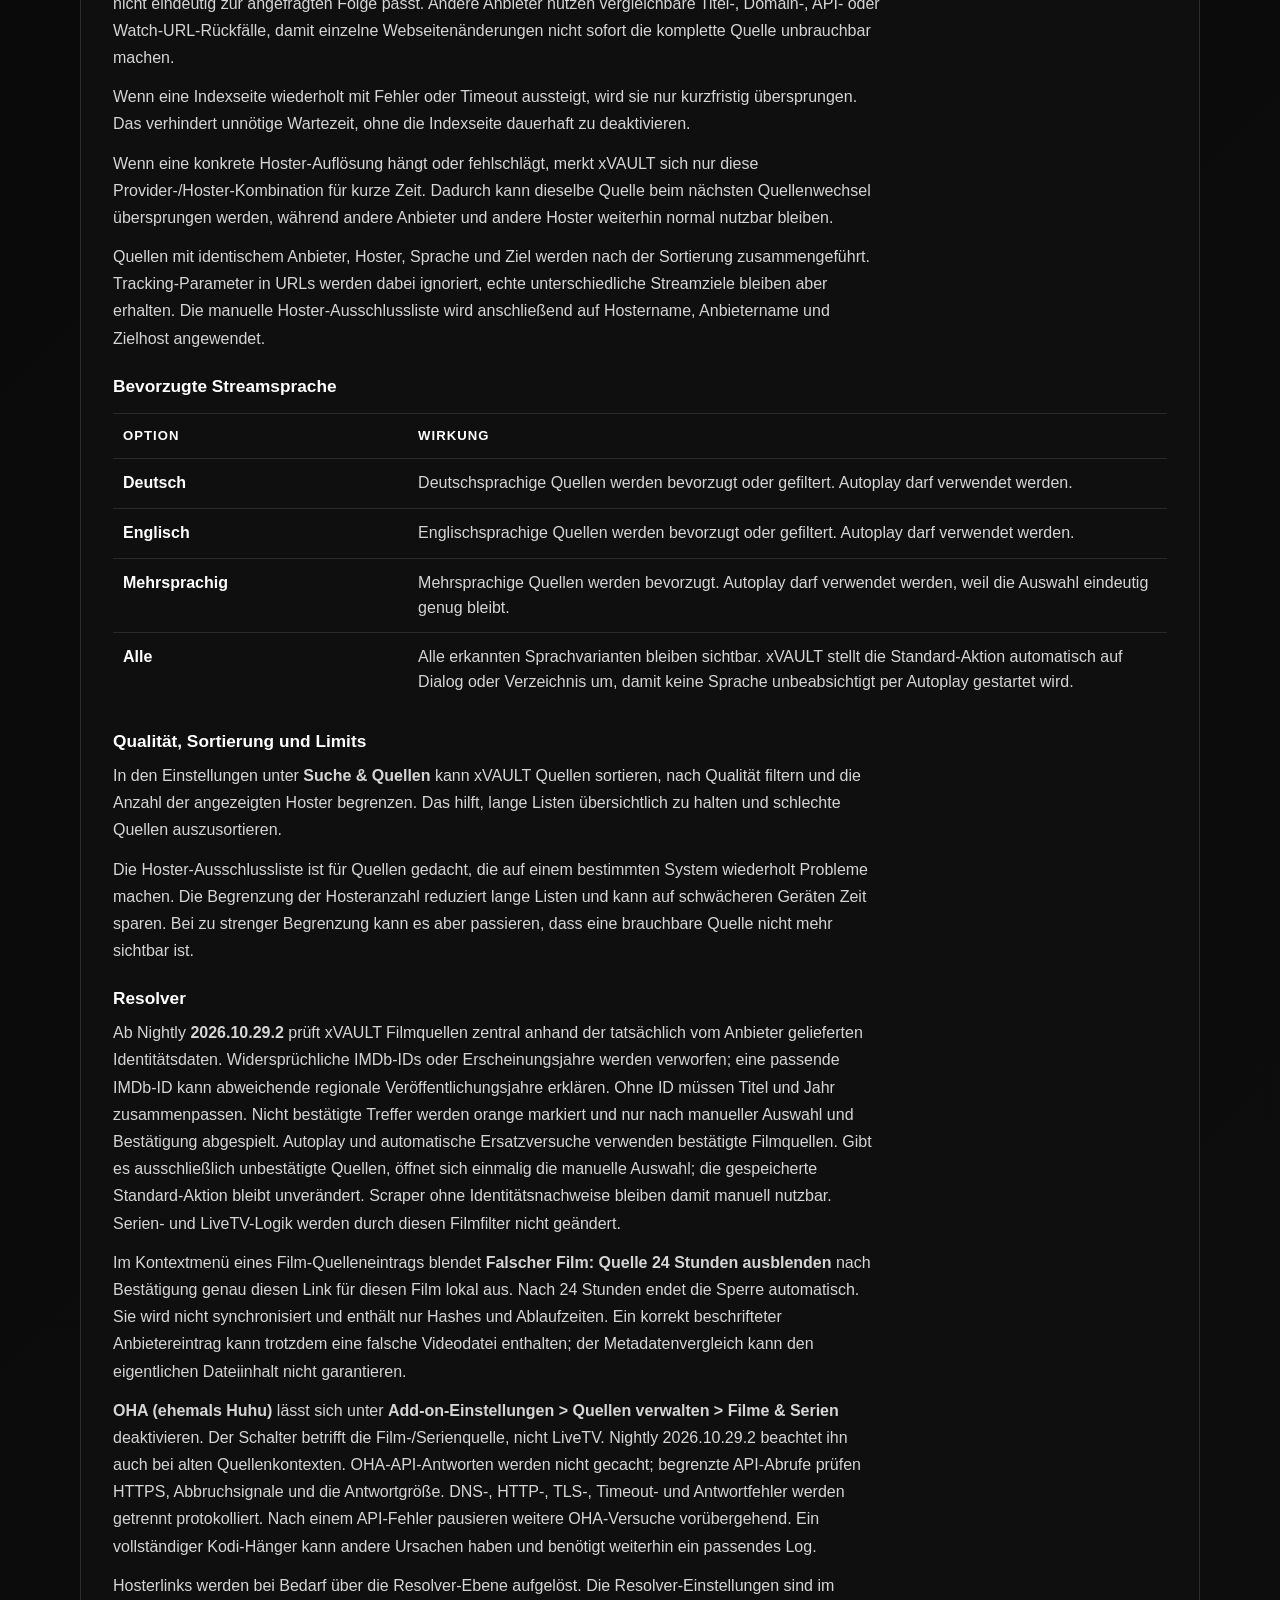
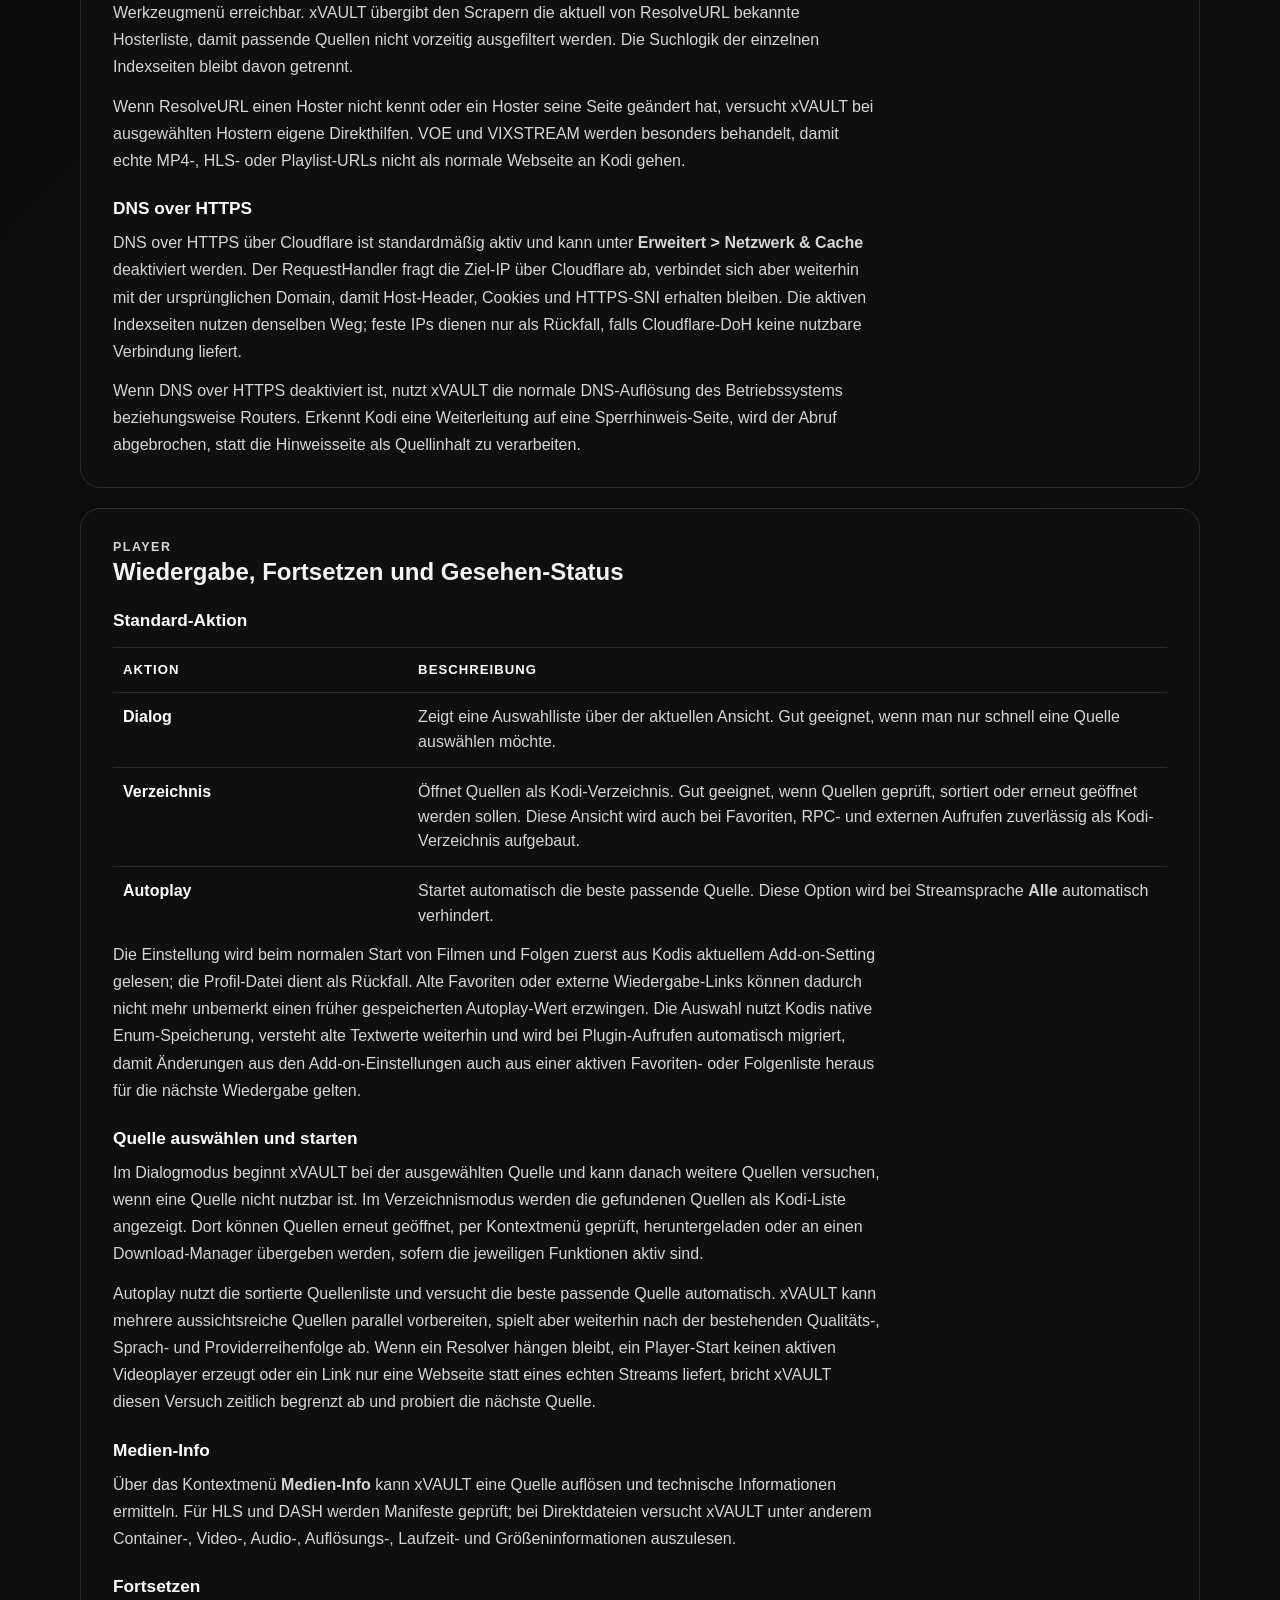
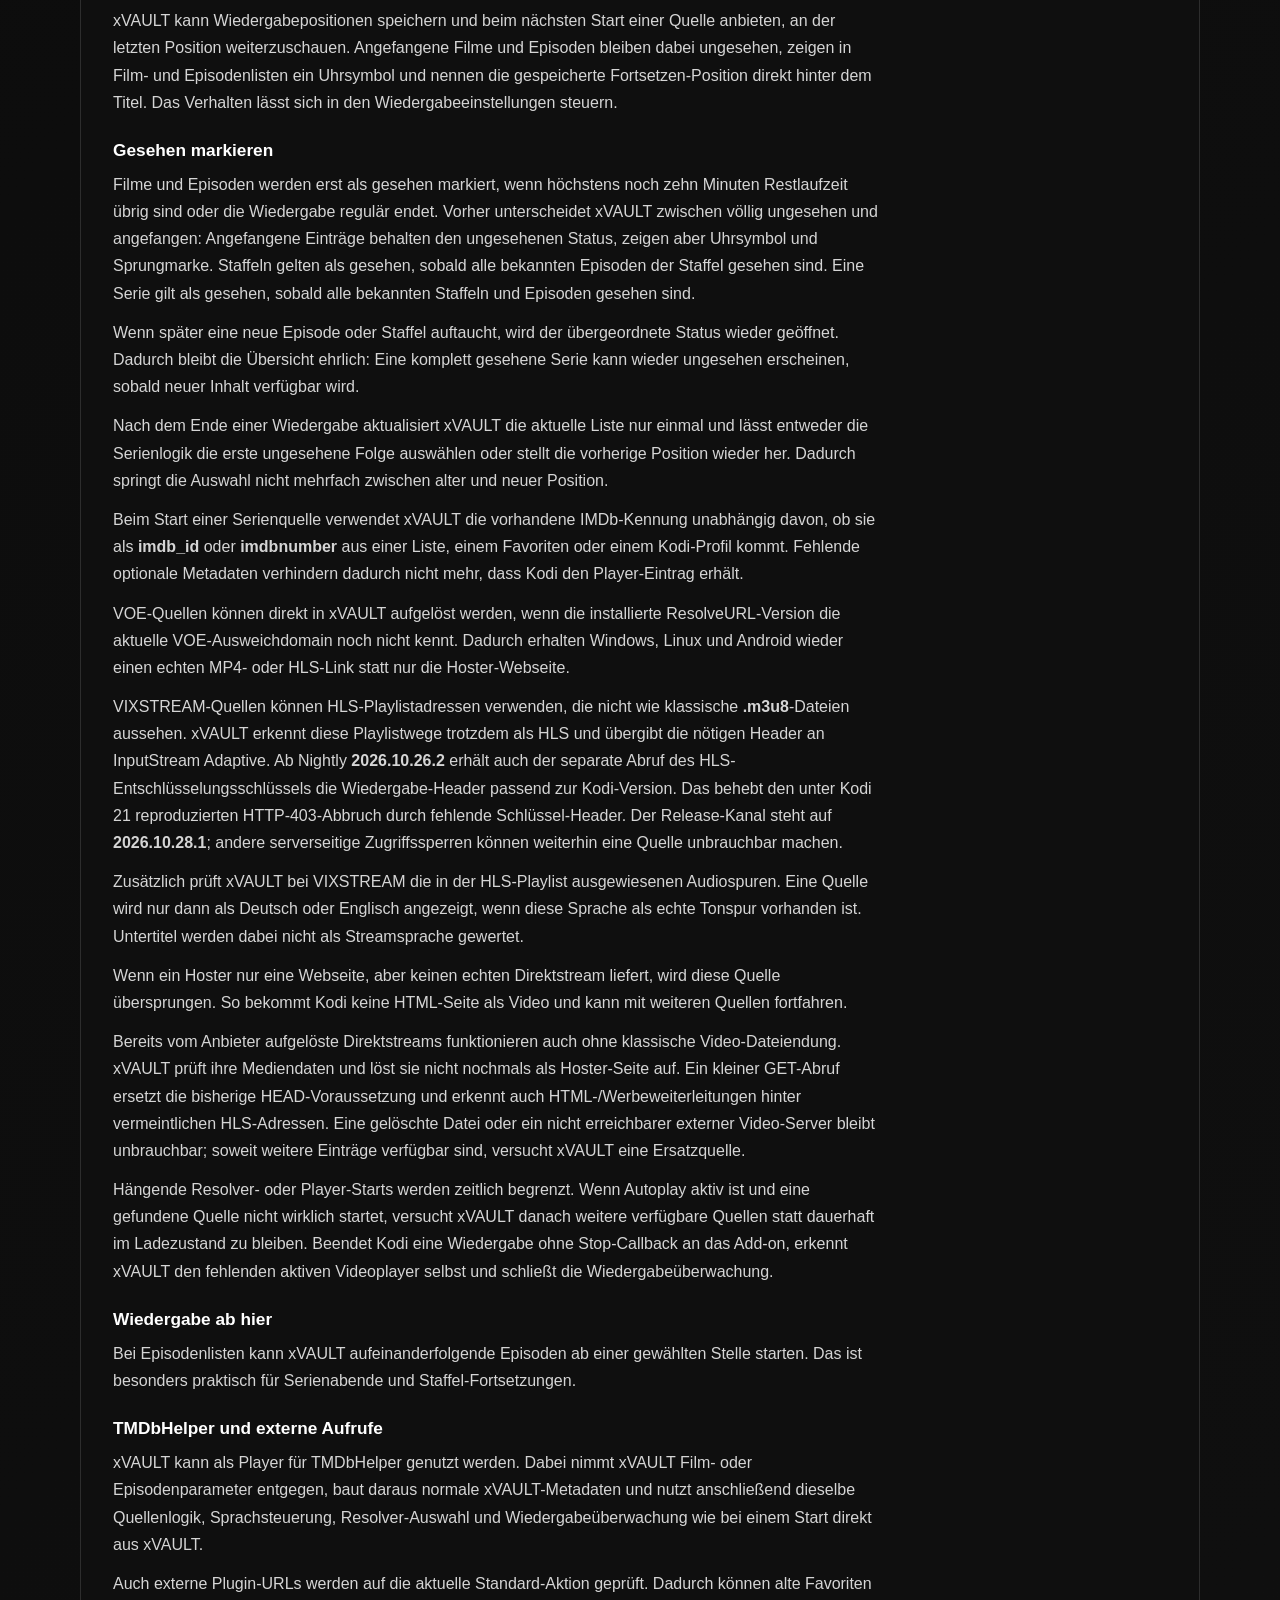
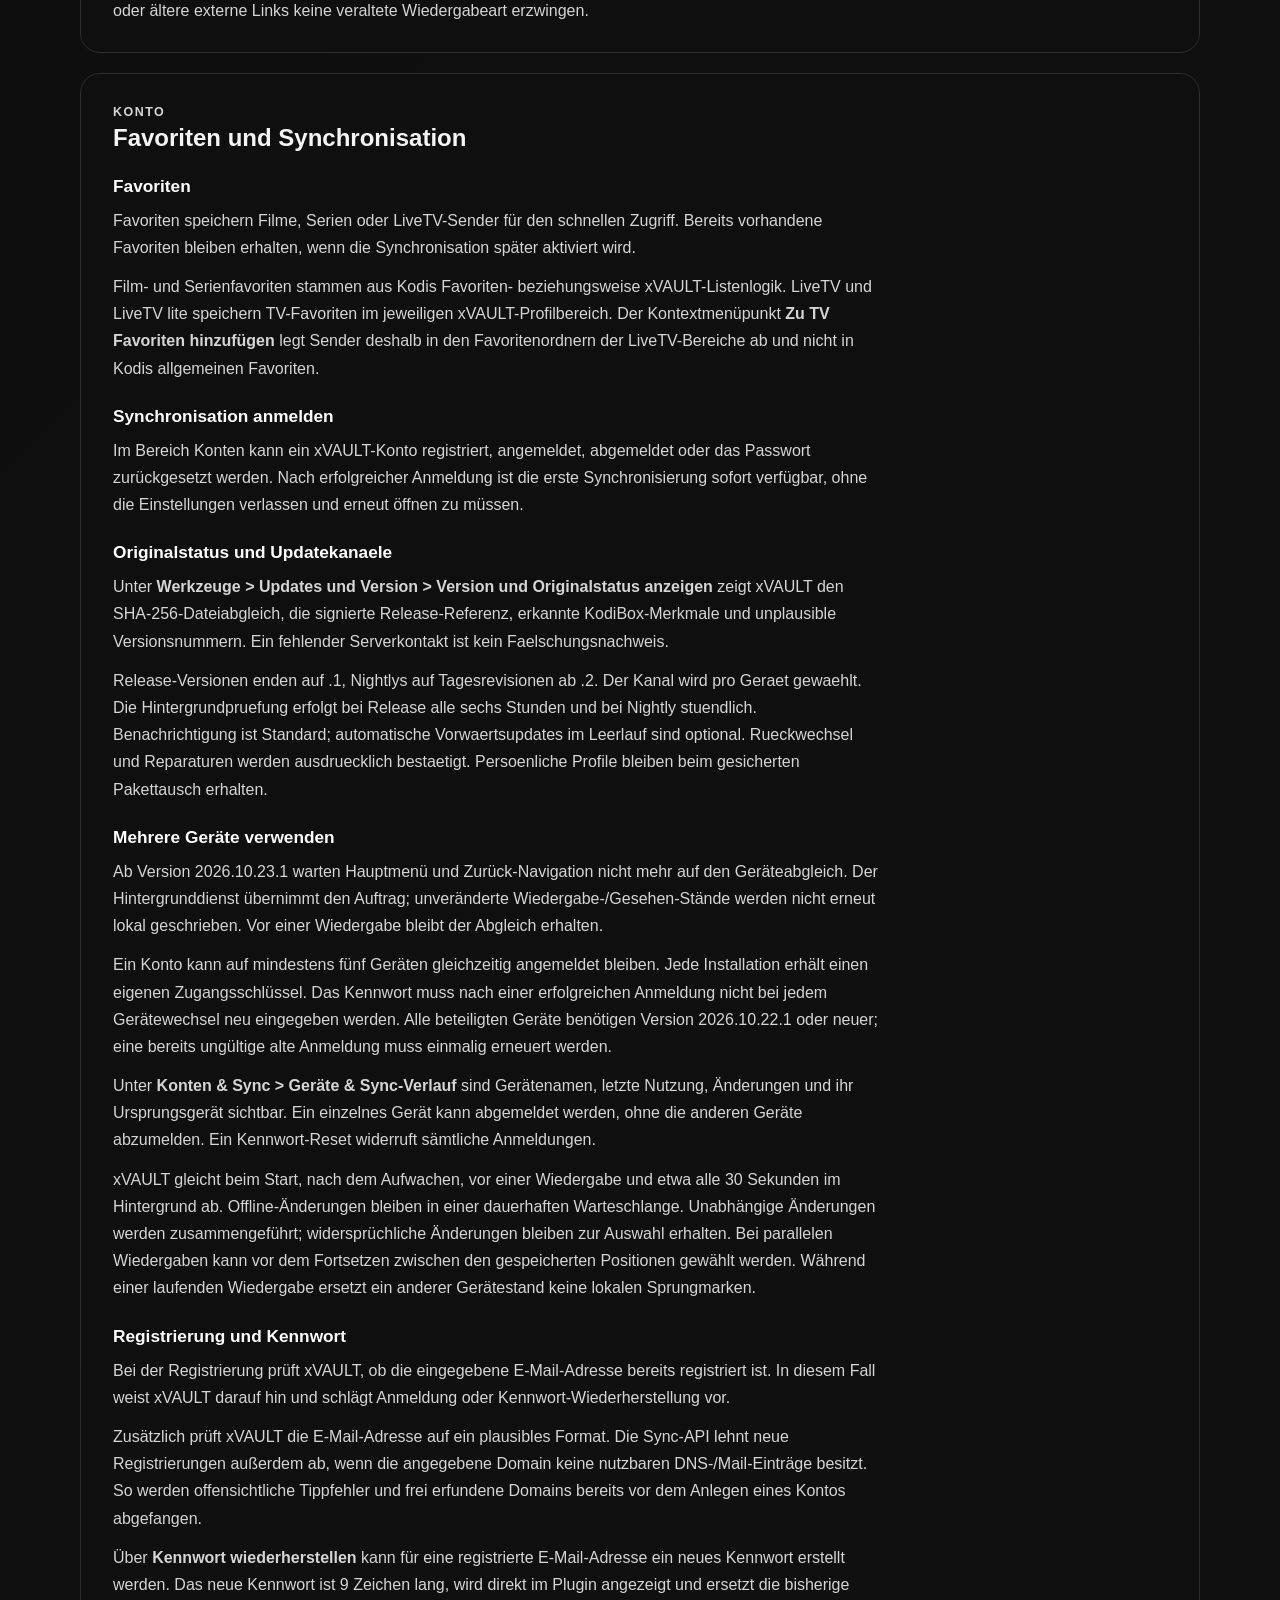
==== commit 5fc2aa74: "Nightly 2026.10.29.3: Fire OS visuals, neon radio wordmark and reliable sync" ====
--- a/docs/handbuch/index.html
+++ b/docs/handbuch/index.html
@@ -756,9 +756,9 @@
       <p>Der Kodi-Dienst prüft ähnliche Einträge im Leerlauf in kleinen Gruppen. Diese Streamprüfungen blockieren nicht das Öffnen einer Liste. Ergebnisse gelten 24 Stunden und werden beim nächsten Öffnen berücksichtigt. Der Sendercache gilt sechs Stunden; bei einem API-Ausfall kann eine höchstens 48 Stunden alte Liste mit Hinweis verwendet werden. Die Wiedergabe verlangt weiterhin eine aktuelle Prüfung. Bei einem API-Ausfall wartet xVAULT mit der nächsten automatischen Wiederholung fünf Minuten, damit nicht jeder Menüwechsel erneut eine Netzabfrage auslöst.</p>
       <p>Unter <strong>Einstellungen &gt; Radio</strong> lassen sich Sortierung und bevorzugtes Audioformat festlegen sowie die Senderliste aktualisieren. Radio Browser und Streamserver erhalten bei Abrufen die öffentliche IP-Adresse; auch die begrenzten Hintergrundprüfungen kontaktieren Streamserver.</p>
       <h3>xVAULT-Visuals</h3>
-      <p>Release 2026.10.28.1 enthält die Anbindung des eigenständigen Visualisierungs-Add-ons xVAULT-Visuals. Der native Build 22.0.1 ist für <strong>Kodi 22 unter Windows 64 Bit</strong> verfügbar. Andere Plattformen können Radio ohne diese Visualisierung nutzen.</p>
-      <p>Sieben Modi stehen über Kodis native Presetliste (im Vollbild Taste <strong>P</strong>) bereit: Pastelllinien, Resonance, Liquid Emblem, Klangarchiv, Lichtgewebe, Eclipse und Gravity. Die Auswahl wird gespeichert; Bass, Mitten und Höhen steuern die Darstellung anhand des tatsächlichen Audiosignals. Die Pastelllinien zeigen drei weich auslaufende Frequenzlinien und eine feste himmelblaue Nulllinie.</p>
-      <p>Nach dem Start eines Radiosenders öffnet xVAULT die Visualisierung automatisch. Das lässt sich in den Radio-Einstellungen abschalten. Kodi verarbeitet Eingaben wie gewohnt; nach dem Radioende wird die vorherige Visualisierung wiederhergestellt, sofern sie nicht manuell geändert wurde. Shadertoy, Spectrum und Waveform werden dafür nicht benötigt.</p>
+      <p>Sieben Musikwelten stehen über Kodis native Presetliste (im Vollbild <strong>P</strong>) zur Auswahl. Der gewählte Modus wird gespeichert. Der freigegebene xVAULT-Schriftzug mit schrägem Neon-Radio erscheint in allen sieben Modi, einschließlich der Pastelllinien mit ihrer festen himmelblauen Nulllinie.</p>
+      <p>Ab Nightly <strong>2026.10.29.3</strong> sind passende Pakete für <strong>Kodi 22 unter Windows 64 Bit</strong> und <strong>Kodi 21 unter Fire OS / Android ARM32</strong> verfügbar. Getestet wurde der Fire-TV-Build auf einem AFTSSS mit Kodi 21.3. ARM64 und andere Kodi-Hauptversionen sind damit nicht abgedeckt. Fehlende kompatible Pakete werden automatisch nachgeladen; bestehende Pakete werden im Leerlauf geprüft aktualisiert. Andere Plattformen können Radio ohne diese Visualisierung nutzen.</p>
+      <p>Nach dem Radiostart öffnet xVAULT die Visualisierung automatisch. Das lässt sich in den Radio-Einstellungen abschalten. Kodi verarbeitet Eingaben wie gewohnt; nach dem Radioende wird die vorherige Visualisierung wiederhergestellt, sofern sie nicht manuell geändert wurde. Shadertoy, Spectrum und Waveform sind nicht erforderlich.</p>
     </section>
 
     <section id="downloads" class="panel manual-section">
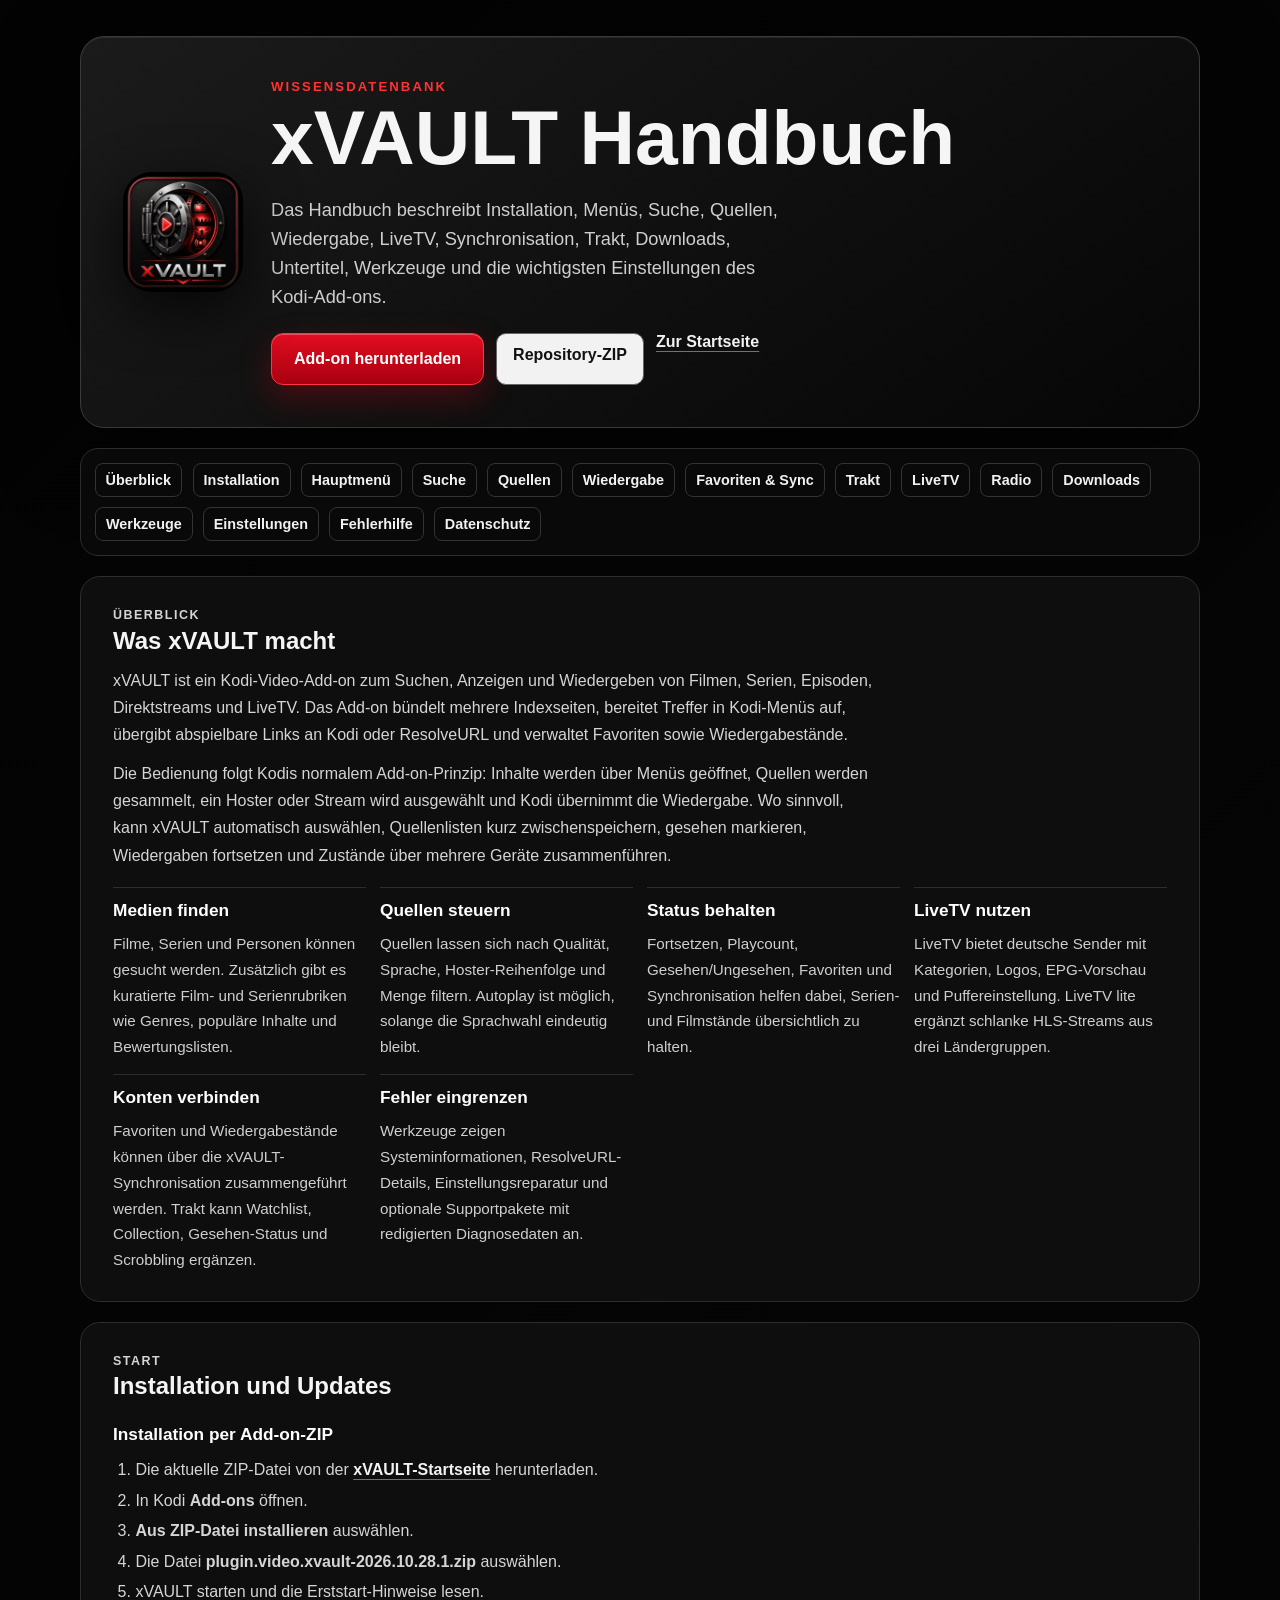
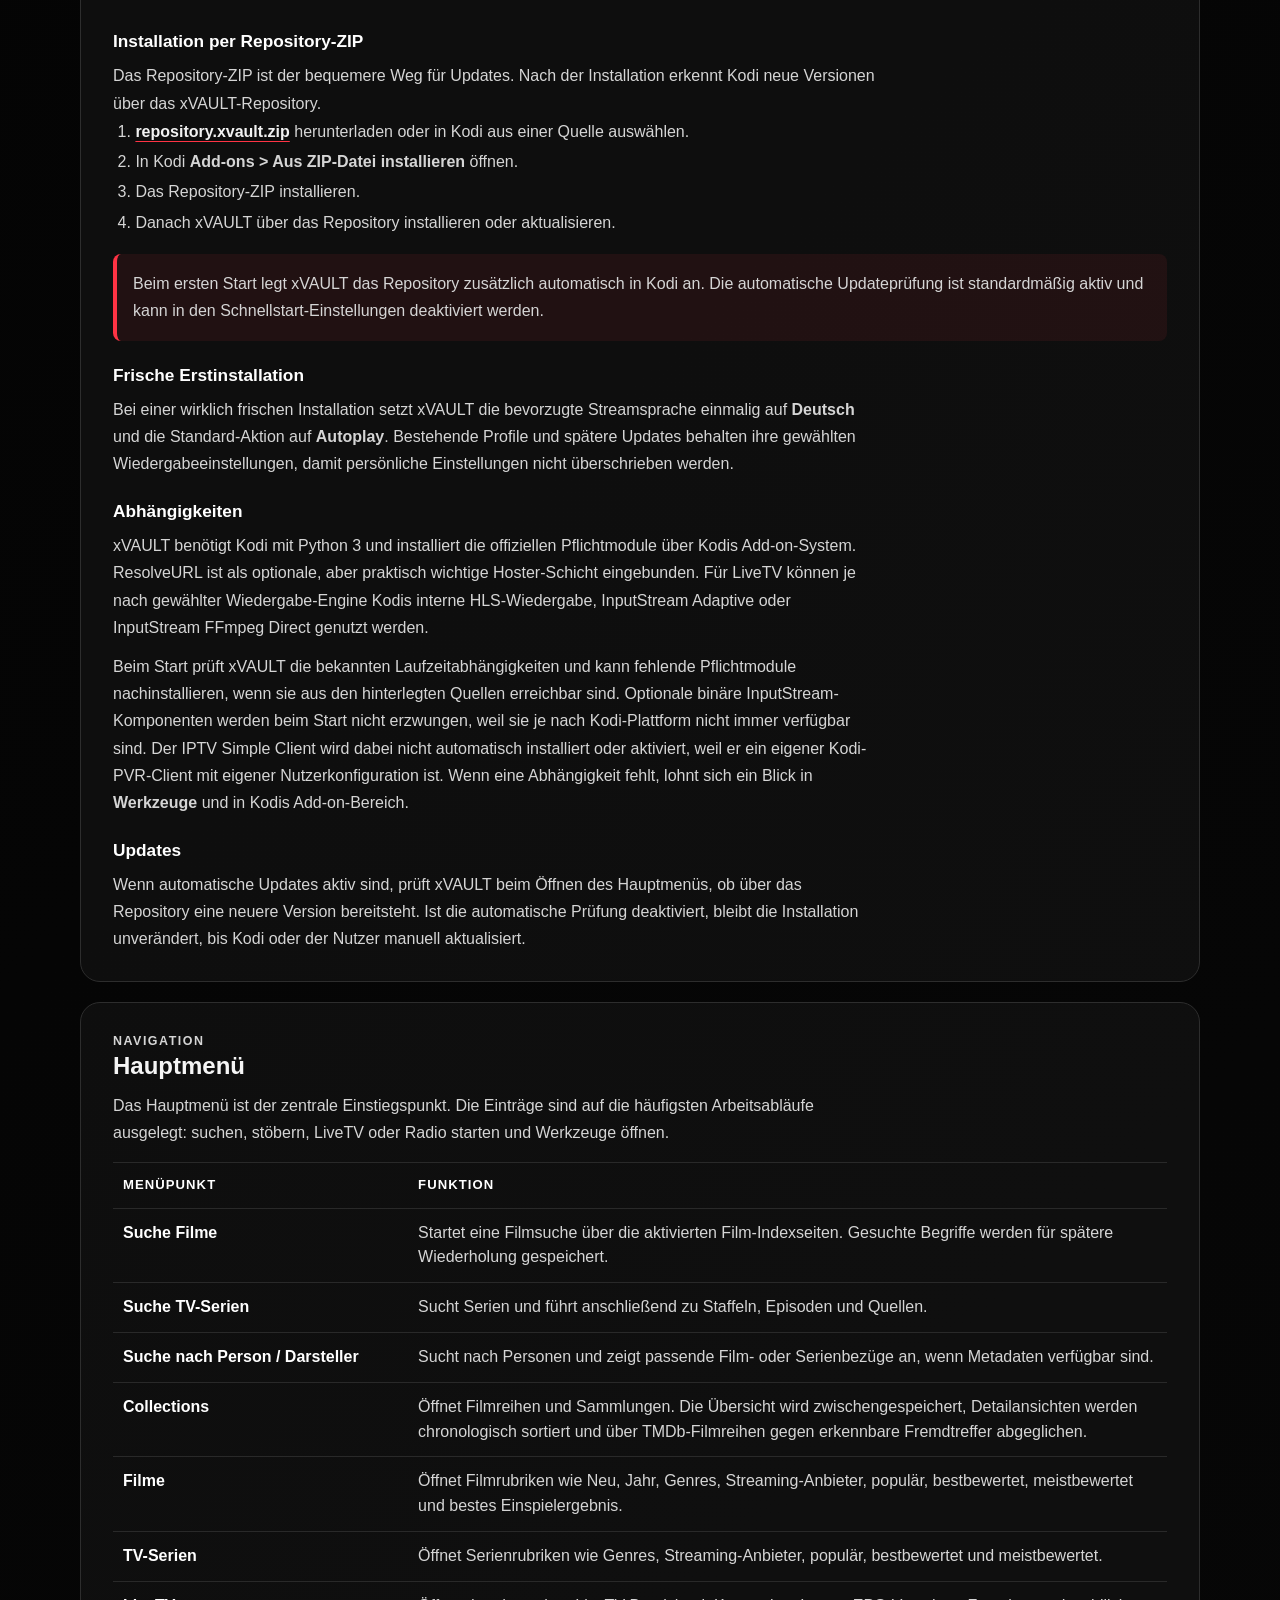
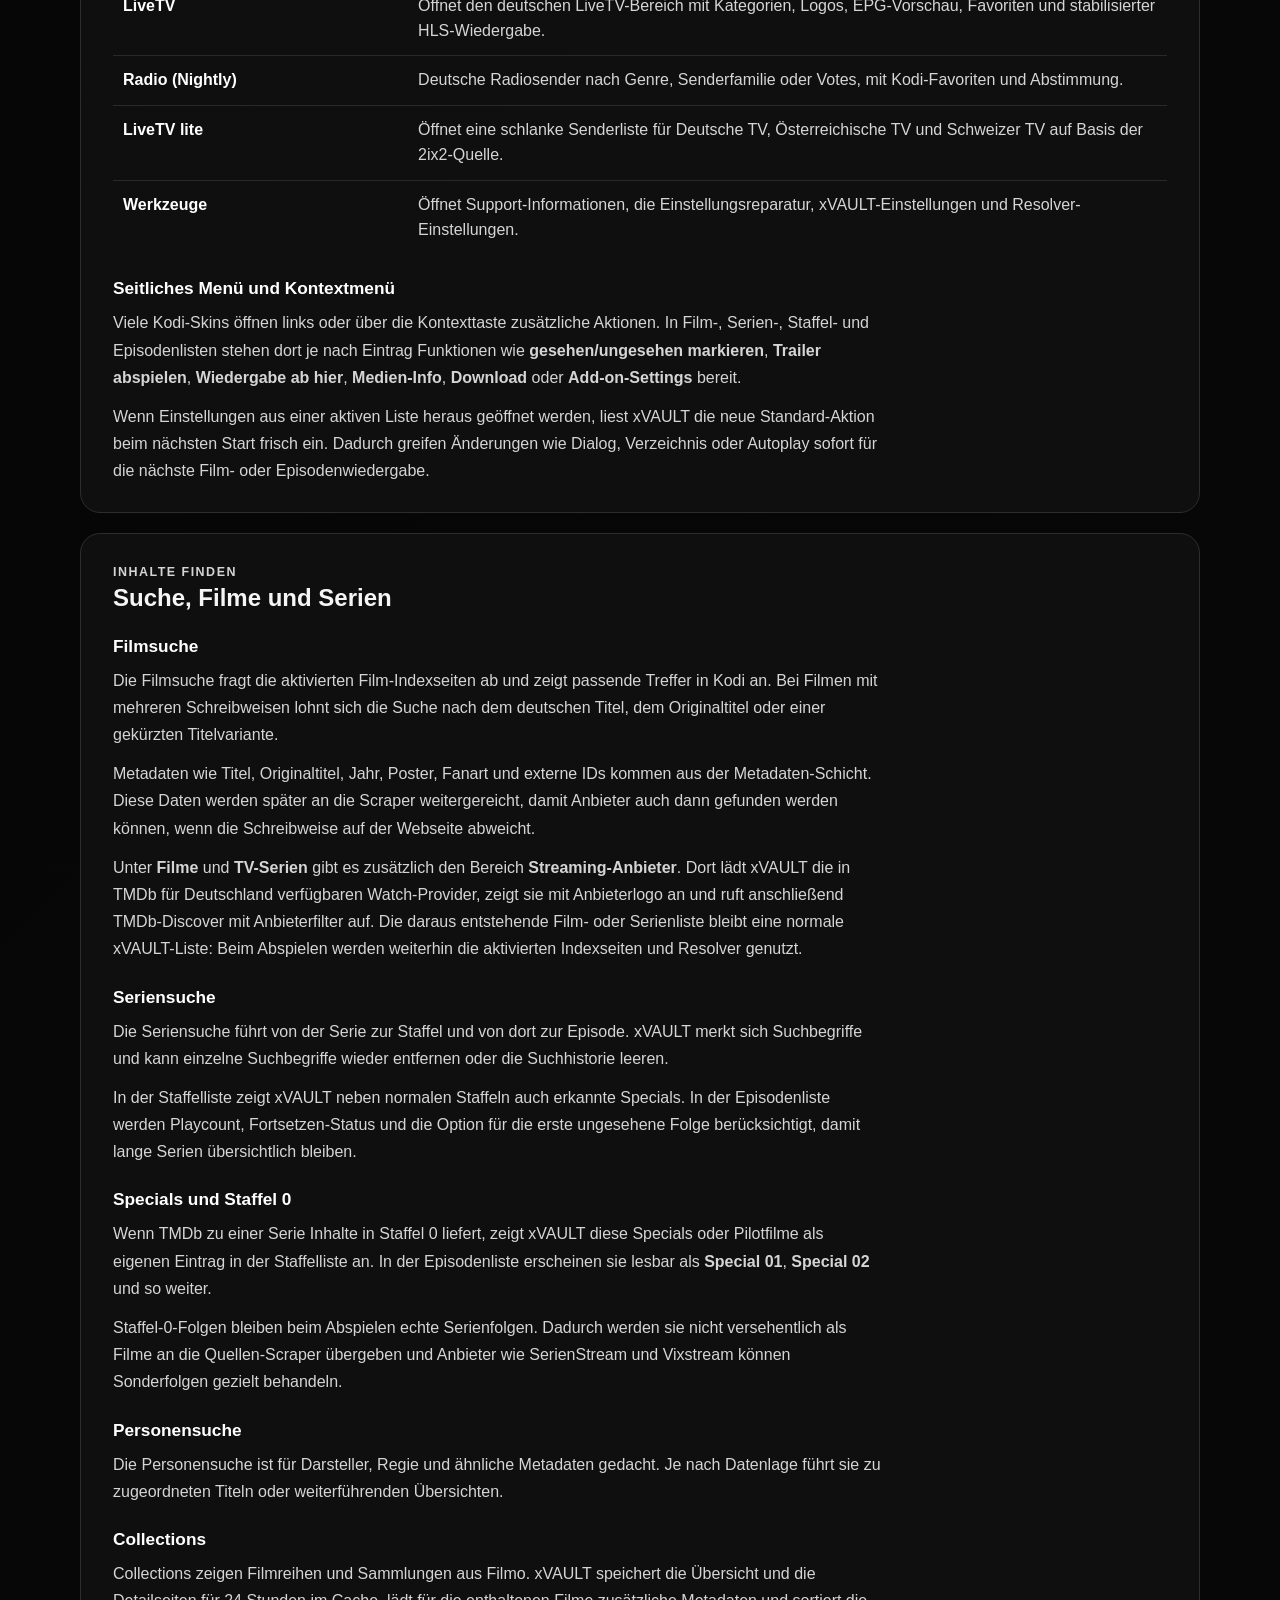
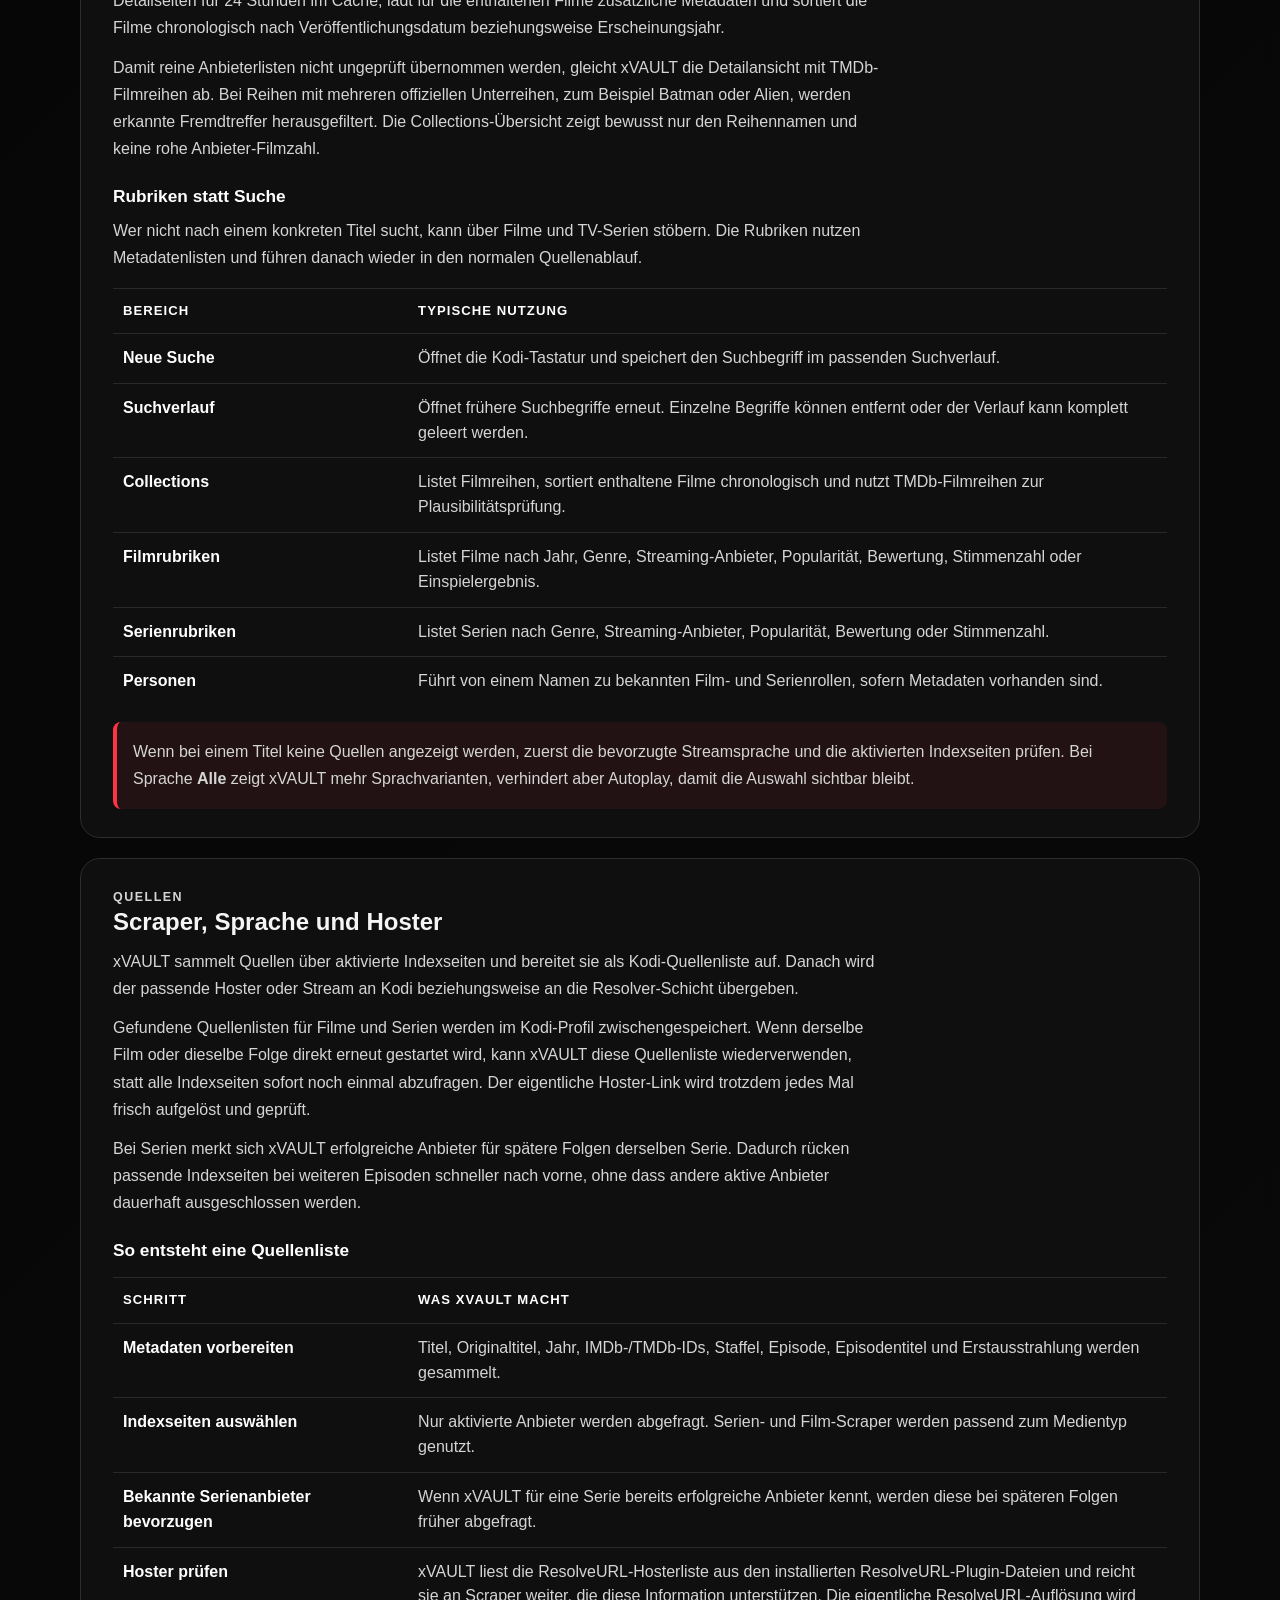
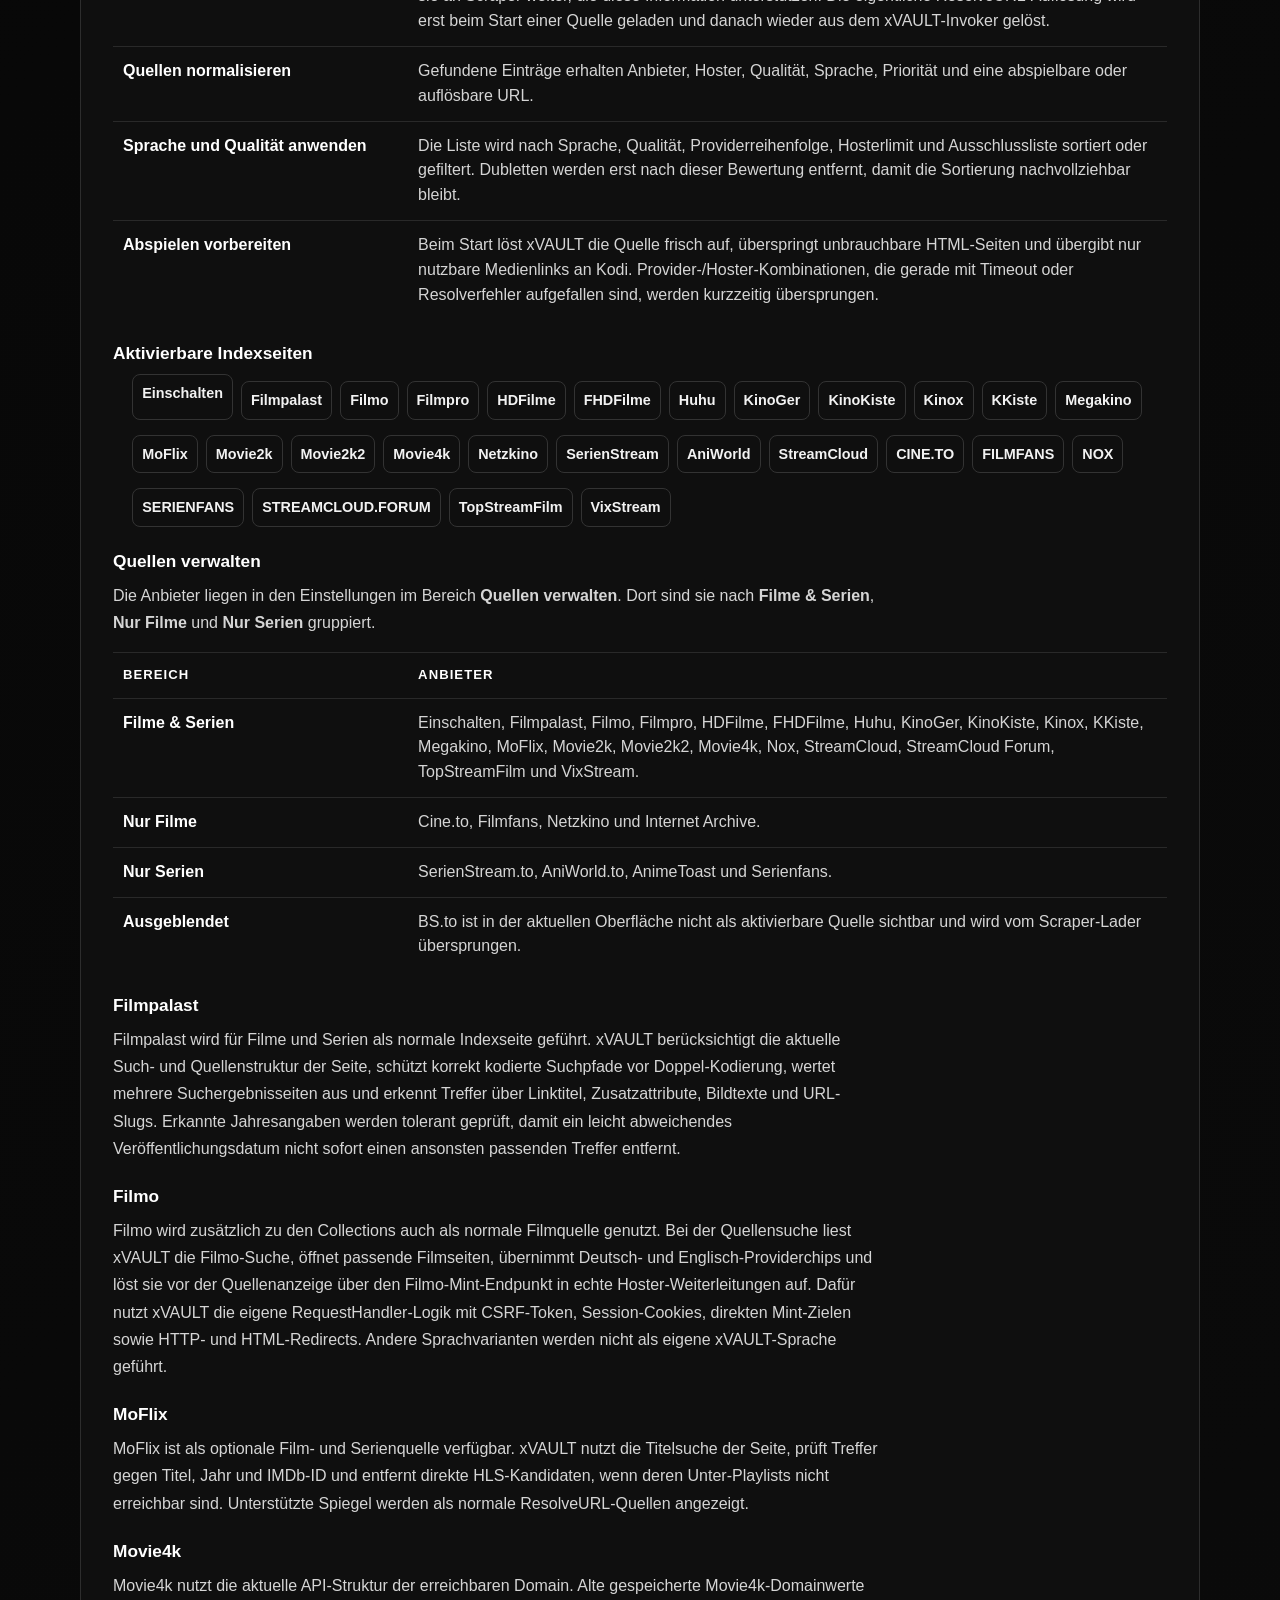
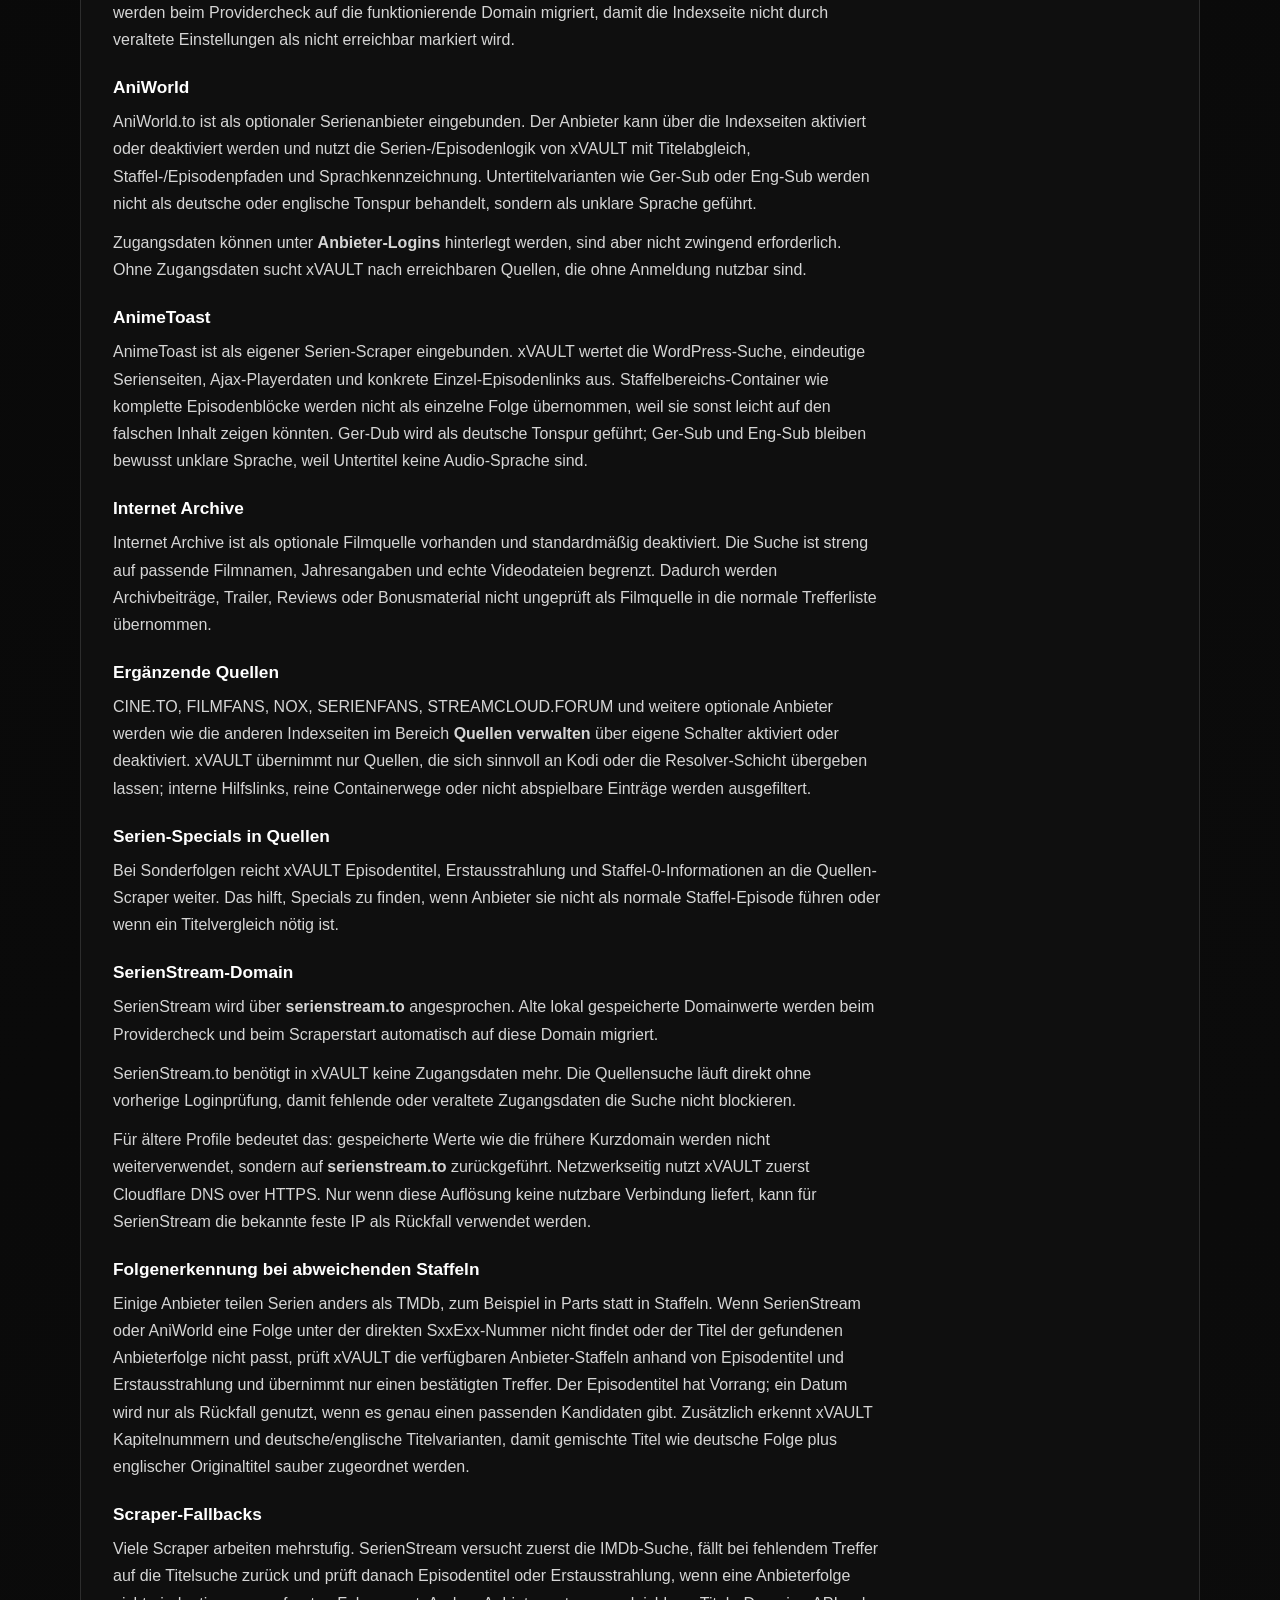
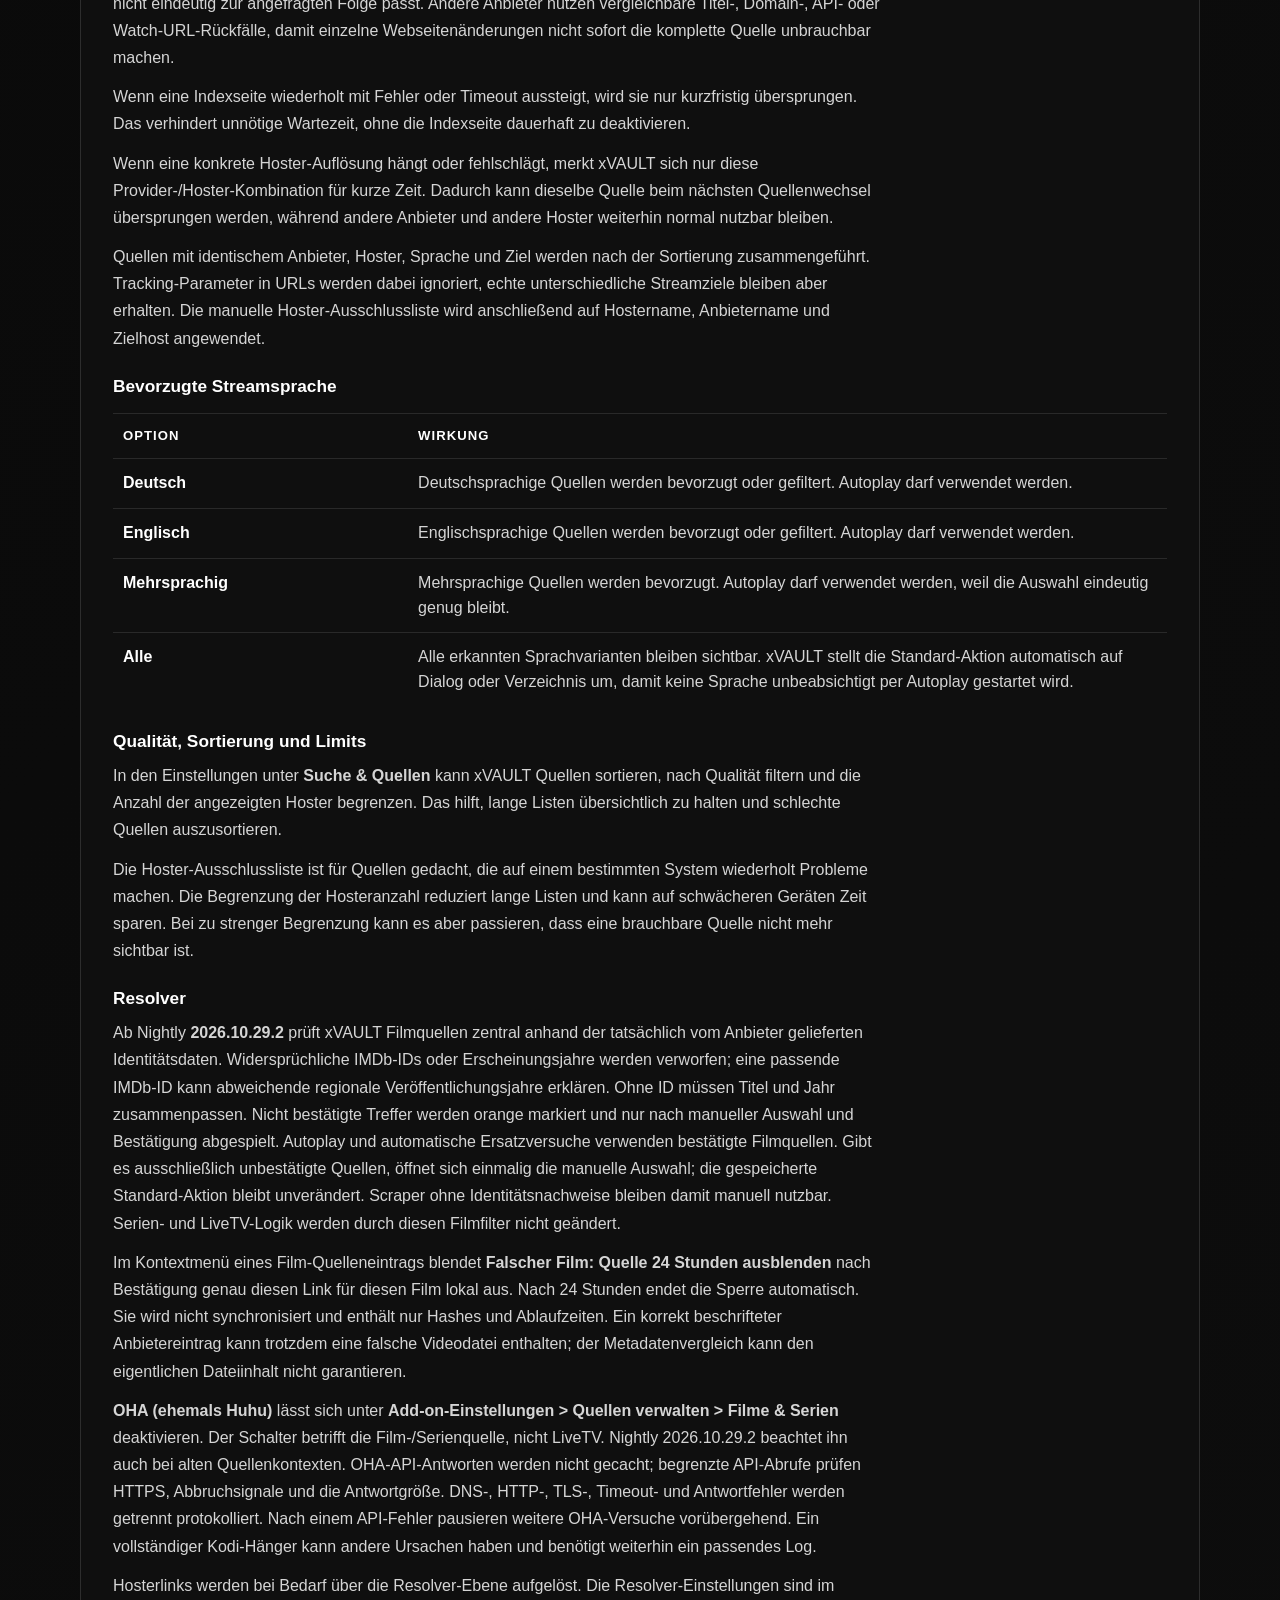
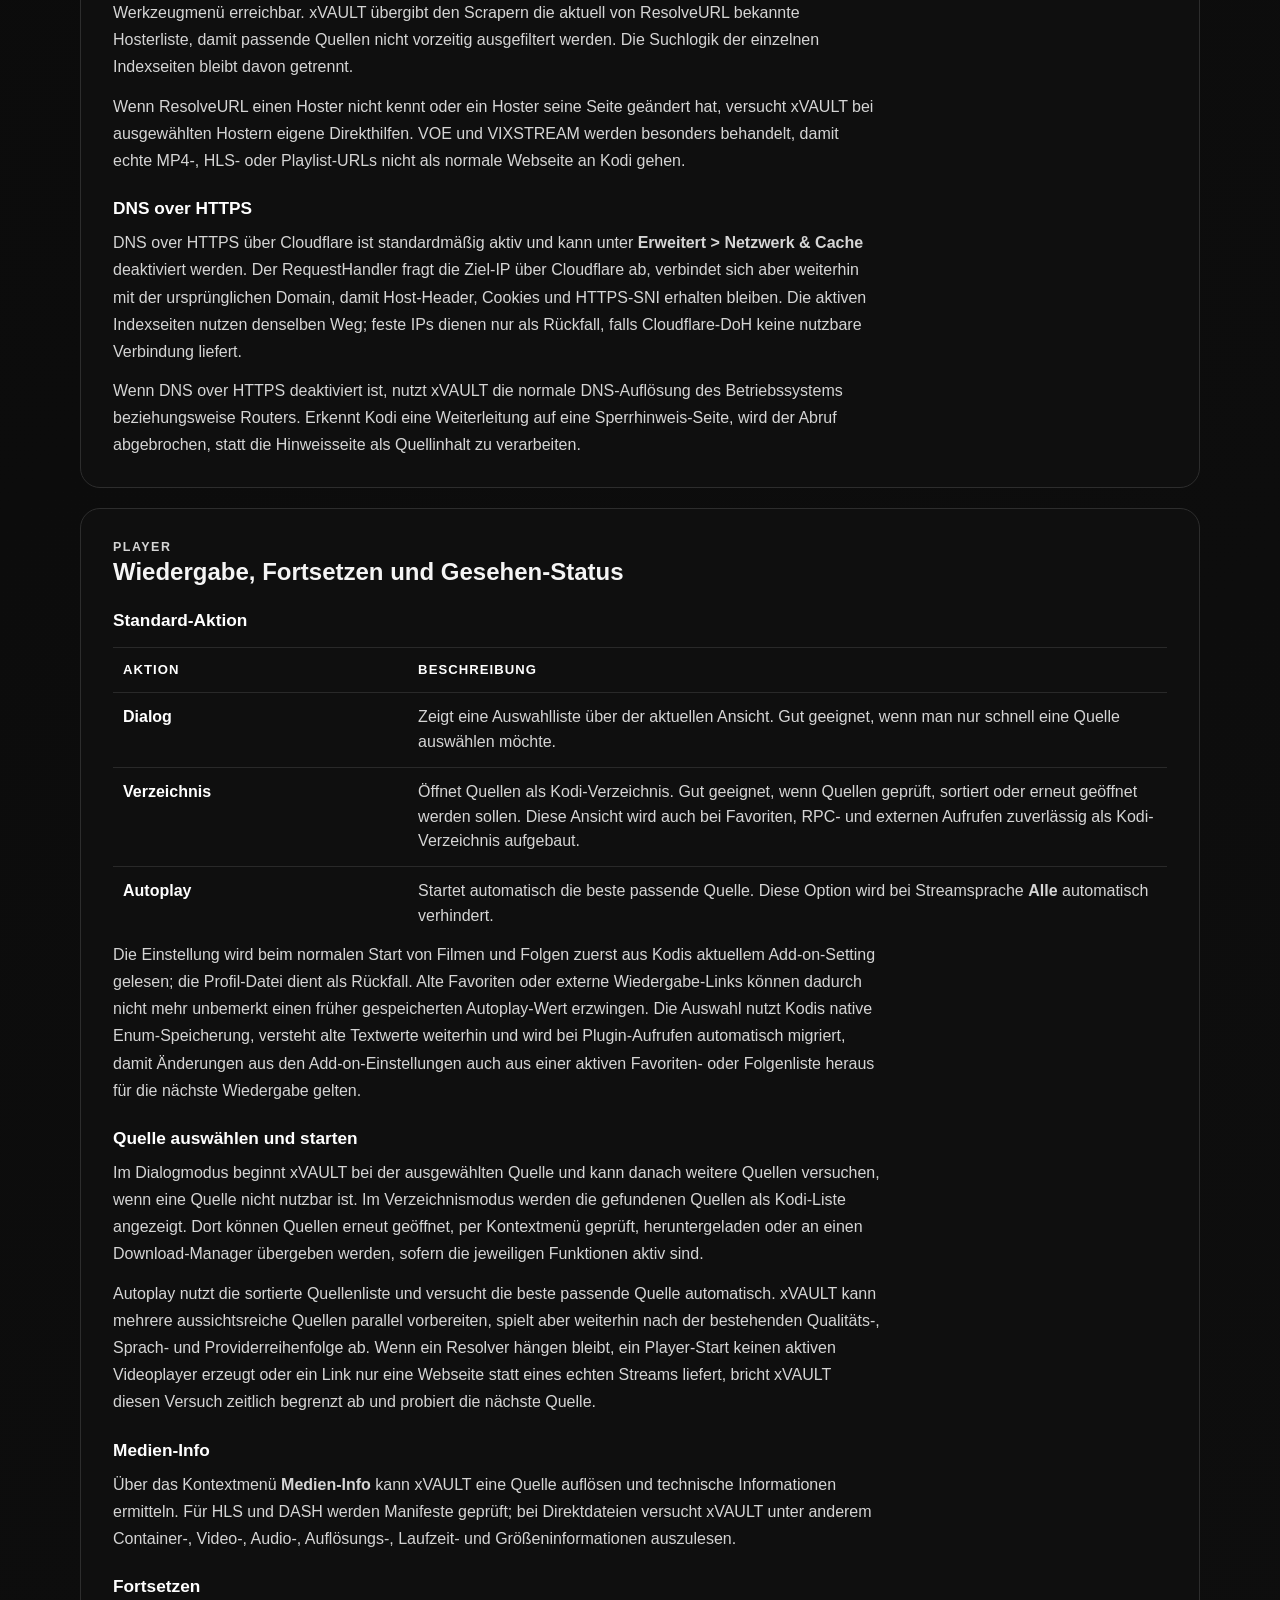
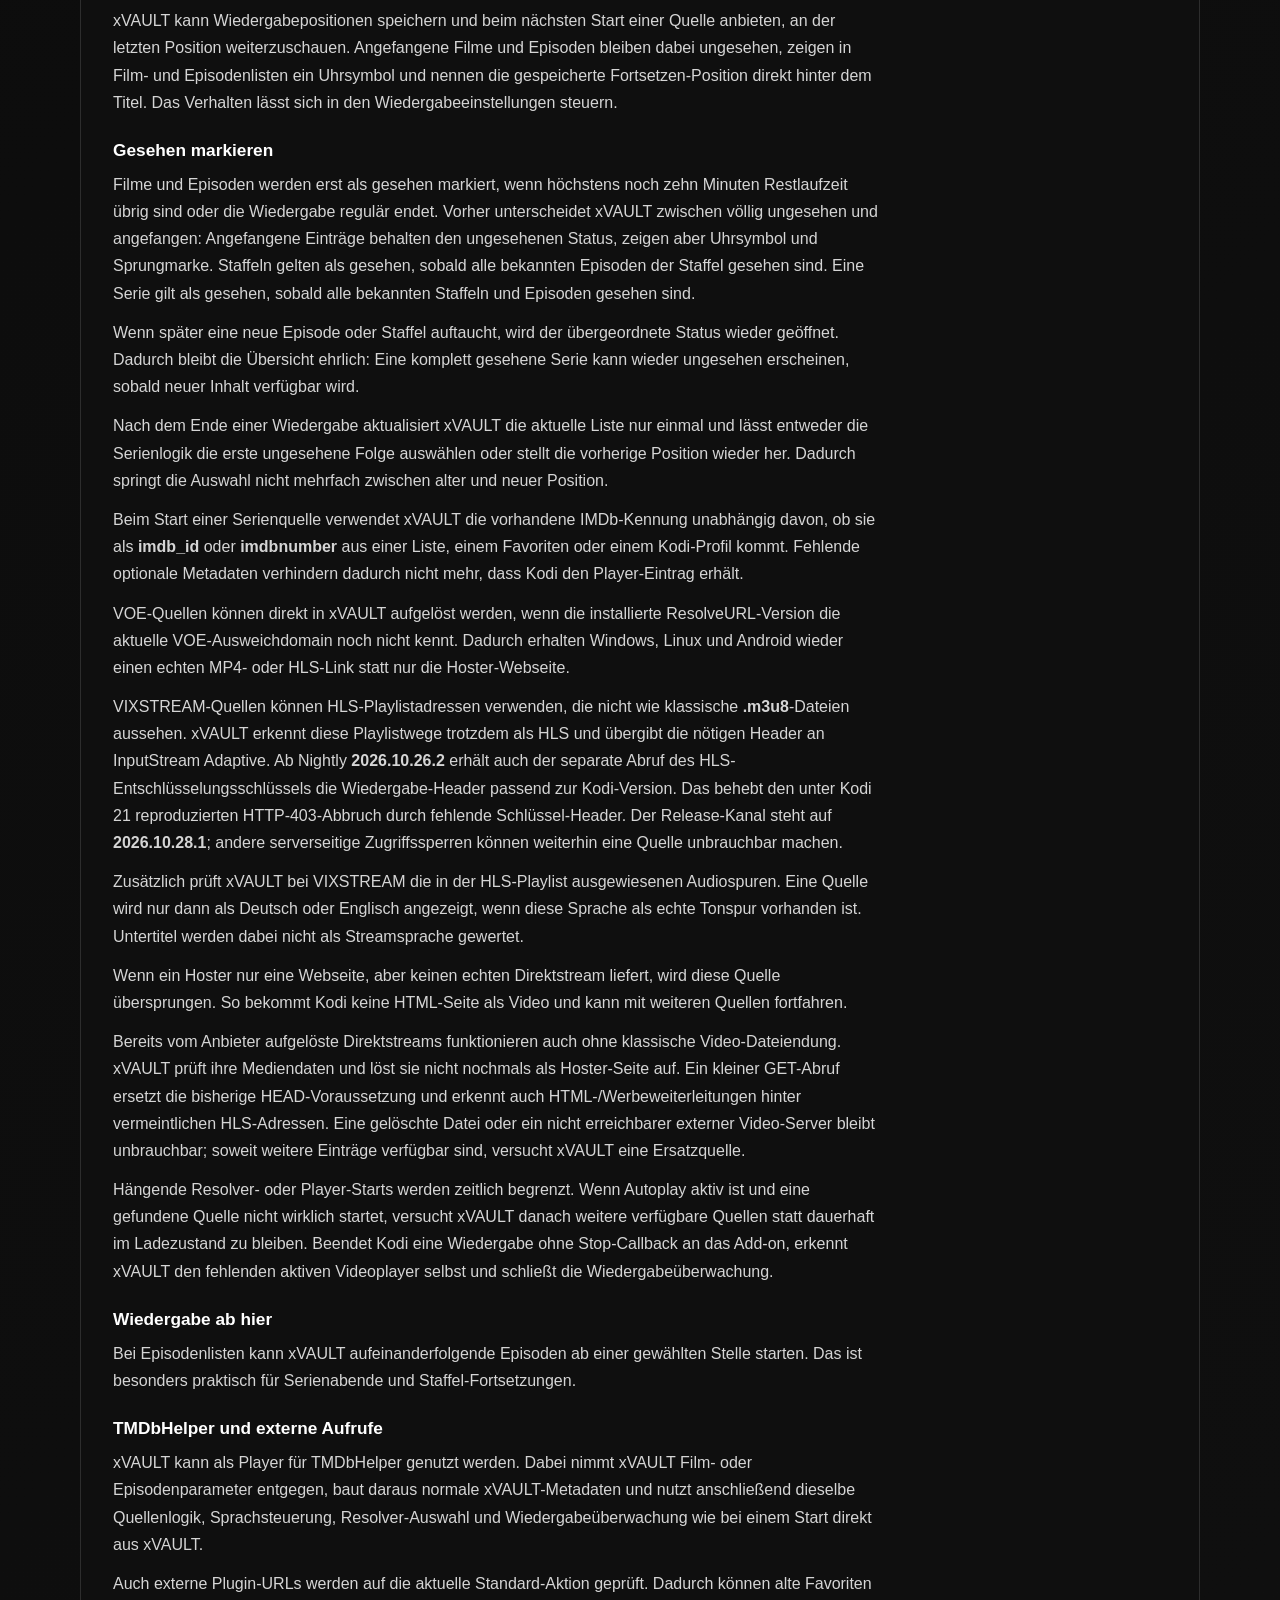
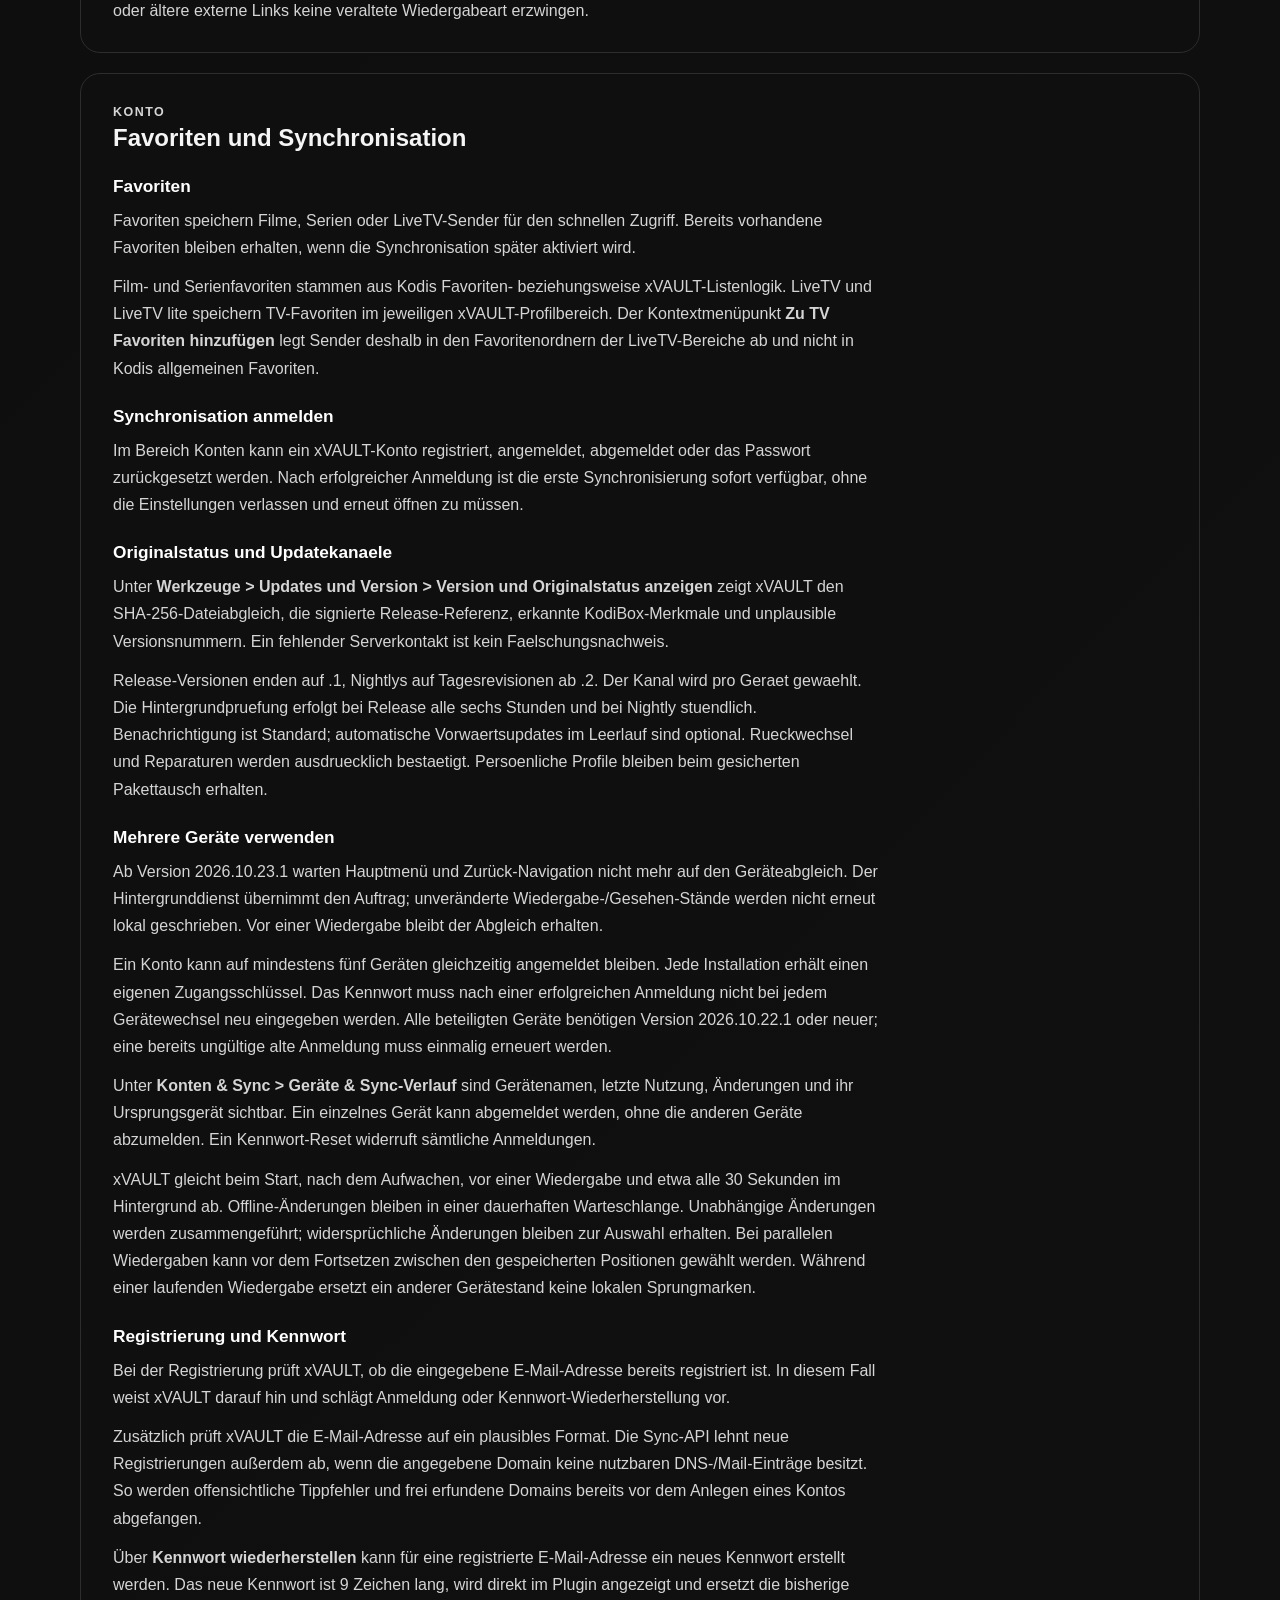
==== commit 91284d4c: "Nightly 2026.10.30.2: Android ARM64 Visuals and first-install module loading" ====
--- a/docs/handbuch/index.html
+++ b/docs/handbuch/index.html
@@ -757,7 +757,7 @@
       <p>Unter <strong>Einstellungen &gt; Radio</strong> lassen sich Sortierung und bevorzugtes Audioformat festlegen sowie die Senderliste aktualisieren. Radio Browser und Streamserver erhalten bei Abrufen die öffentliche IP-Adresse; auch die begrenzten Hintergrundprüfungen kontaktieren Streamserver.</p>
       <h3>xVAULT-Visuals</h3>
       <p>Sieben Musikwelten stehen über Kodis native Presetliste (im Vollbild <strong>P</strong>) zur Auswahl. Der gewählte Modus wird gespeichert. Der freigegebene xVAULT-Schriftzug mit schrägem Neon-Radio erscheint in allen sieben Modi, einschließlich der Pastelllinien mit ihrer festen himmelblauen Nulllinie.</p>
-      <p>Ab Nightly <strong>2026.10.29.3</strong> sind passende Pakete für <strong>Kodi 22 unter Windows 64 Bit</strong> und <strong>Kodi 21 unter Fire OS / Android ARM32</strong> verfügbar. Getestet wurde der Fire-TV-Build auf einem AFTSSS mit Kodi 21.3. ARM64 und andere Kodi-Hauptversionen sind damit nicht abgedeckt. Fehlende kompatible Pakete werden automatisch nachgeladen; bestehende Pakete werden im Leerlauf geprüft aktualisiert. Andere Plattformen können Radio ohne diese Visualisierung nutzen.</p>
+      <p>Ab Nightly <strong>2026.10.30.2</strong> sind passende Pakete für <strong>Kodi 22 unter Windows 64 Bit</strong> und <strong>Kodi 21 unter Android ARM32 / ARM64 einschließlich Fire OS</strong> verfügbar. Getestet wurde auf einem Fire TV AFTSSS und einem Galaxy Note20 5G mit Android 13, jeweils mit Kodi 21.3. Andere Kodi-Hauptversionen auf Android sind damit nicht abgedeckt. Fehlende kompatible Pakete werden automatisch nachgeladen; bestehende Pakete werden im Leerlauf geprüft aktualisiert. Andere Plattformen können Radio ohne diese Visualisierung nutzen.</p>
       <p>Nach dem Radiostart öffnet xVAULT die Visualisierung automatisch. Das lässt sich in den Radio-Einstellungen abschalten. Kodi verarbeitet Eingaben wie gewohnt; nach dem Radioende wird die vorherige Visualisierung wiederhergestellt, sofern sie nicht manuell geändert wurde. Shadertoy, Spectrum und Waveform sind nicht erforderlich.</p>
     </section>
 
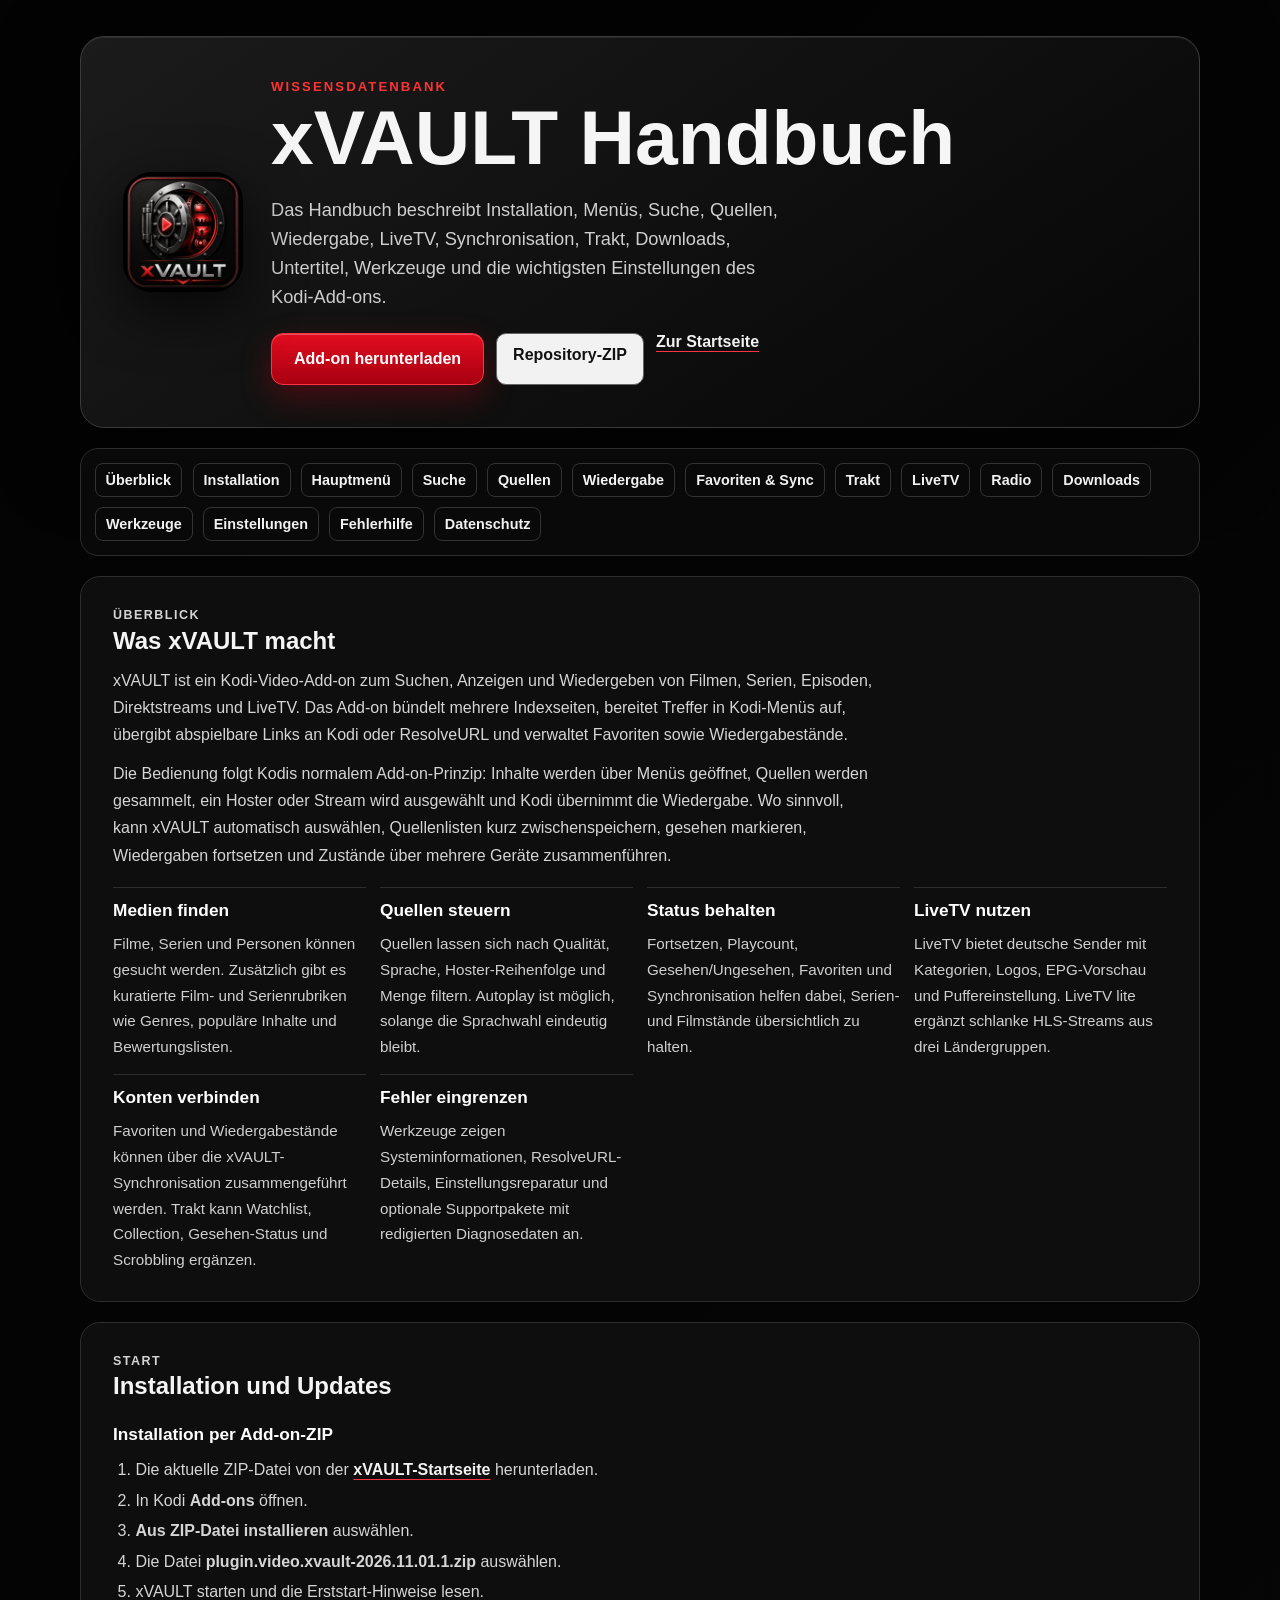
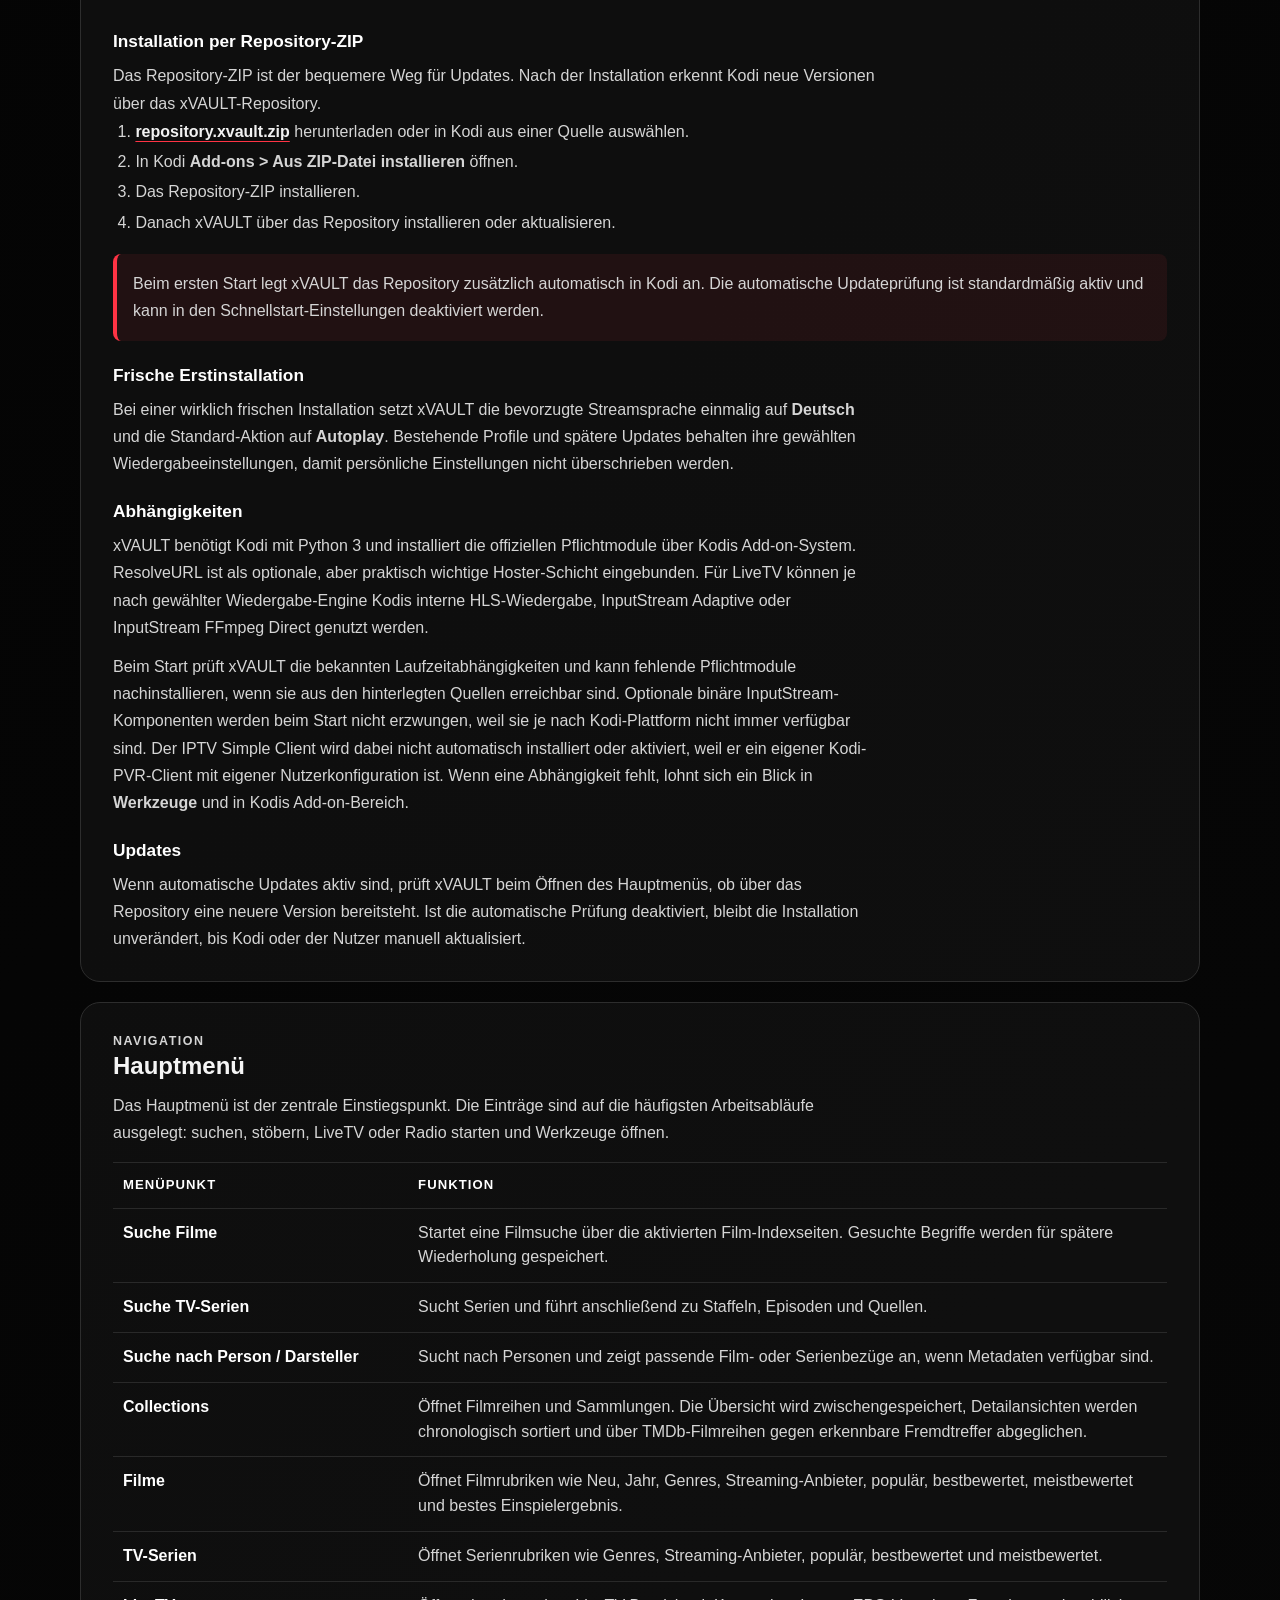
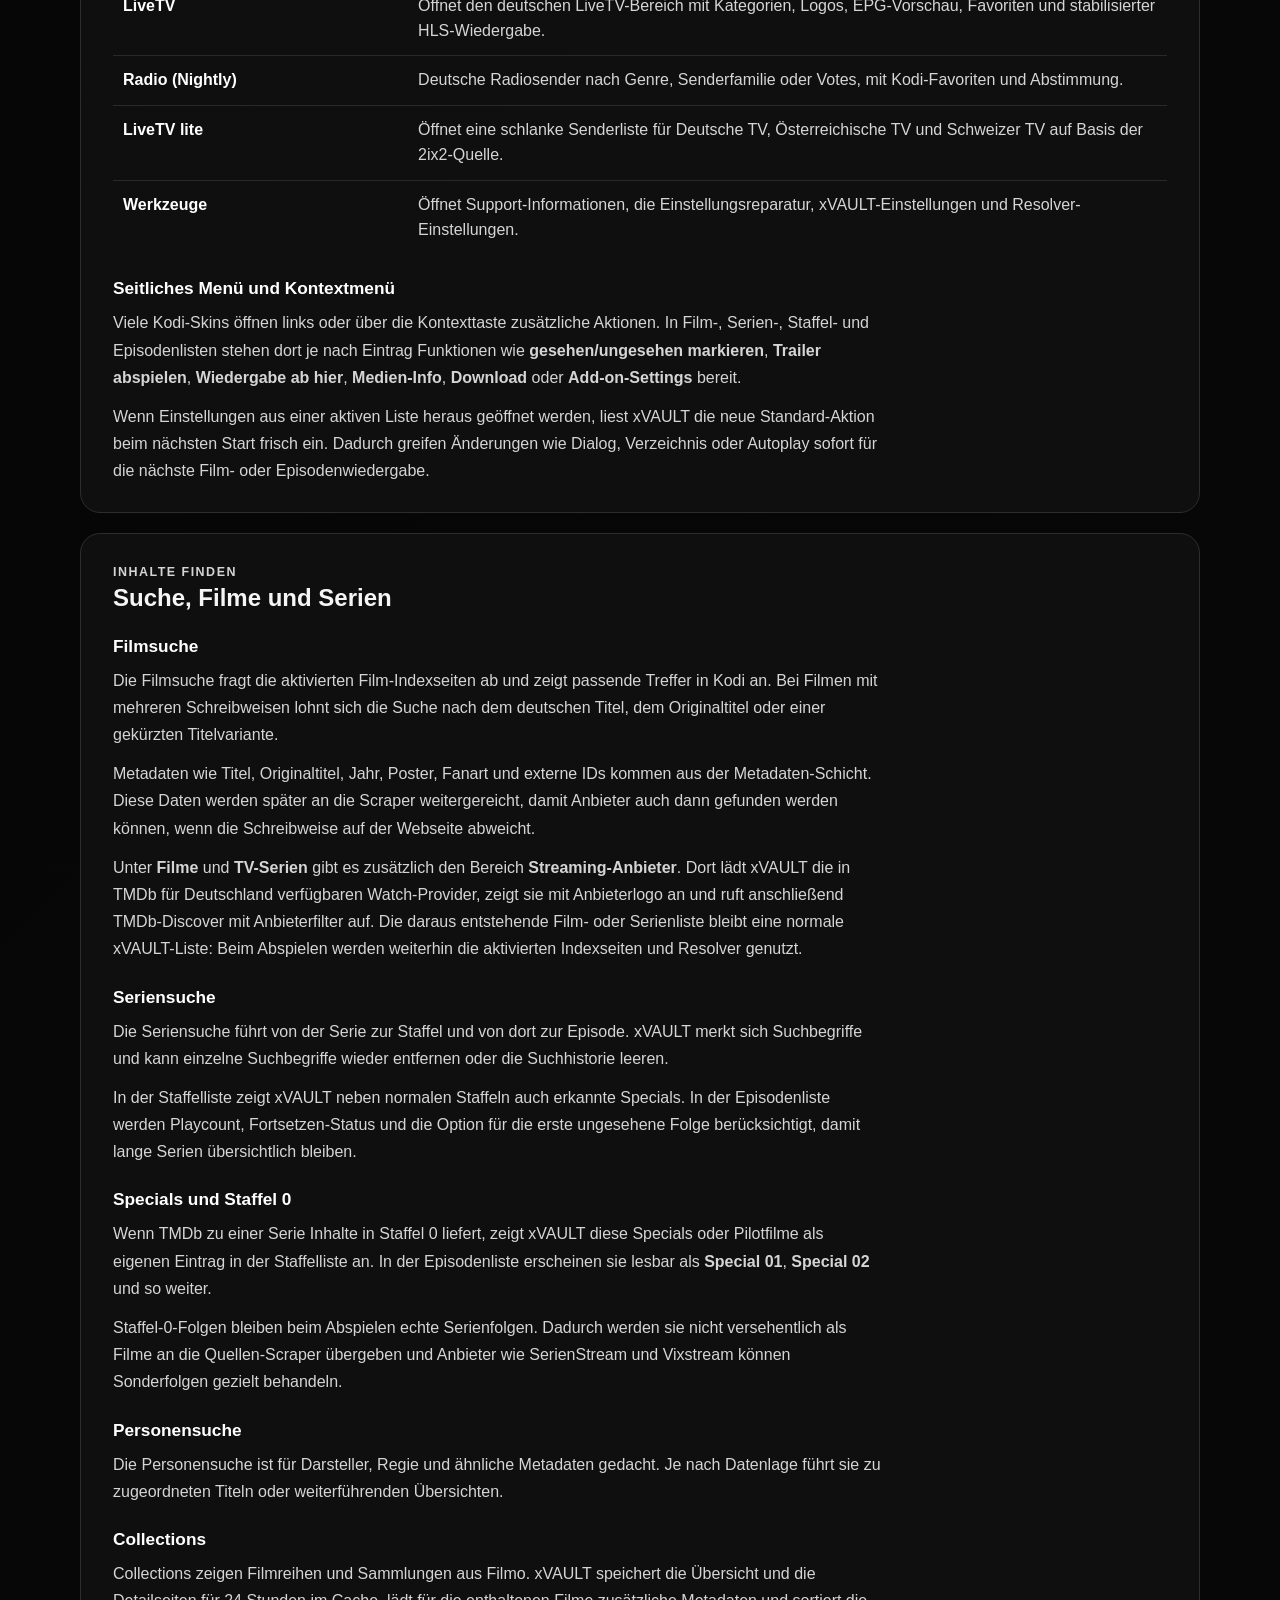
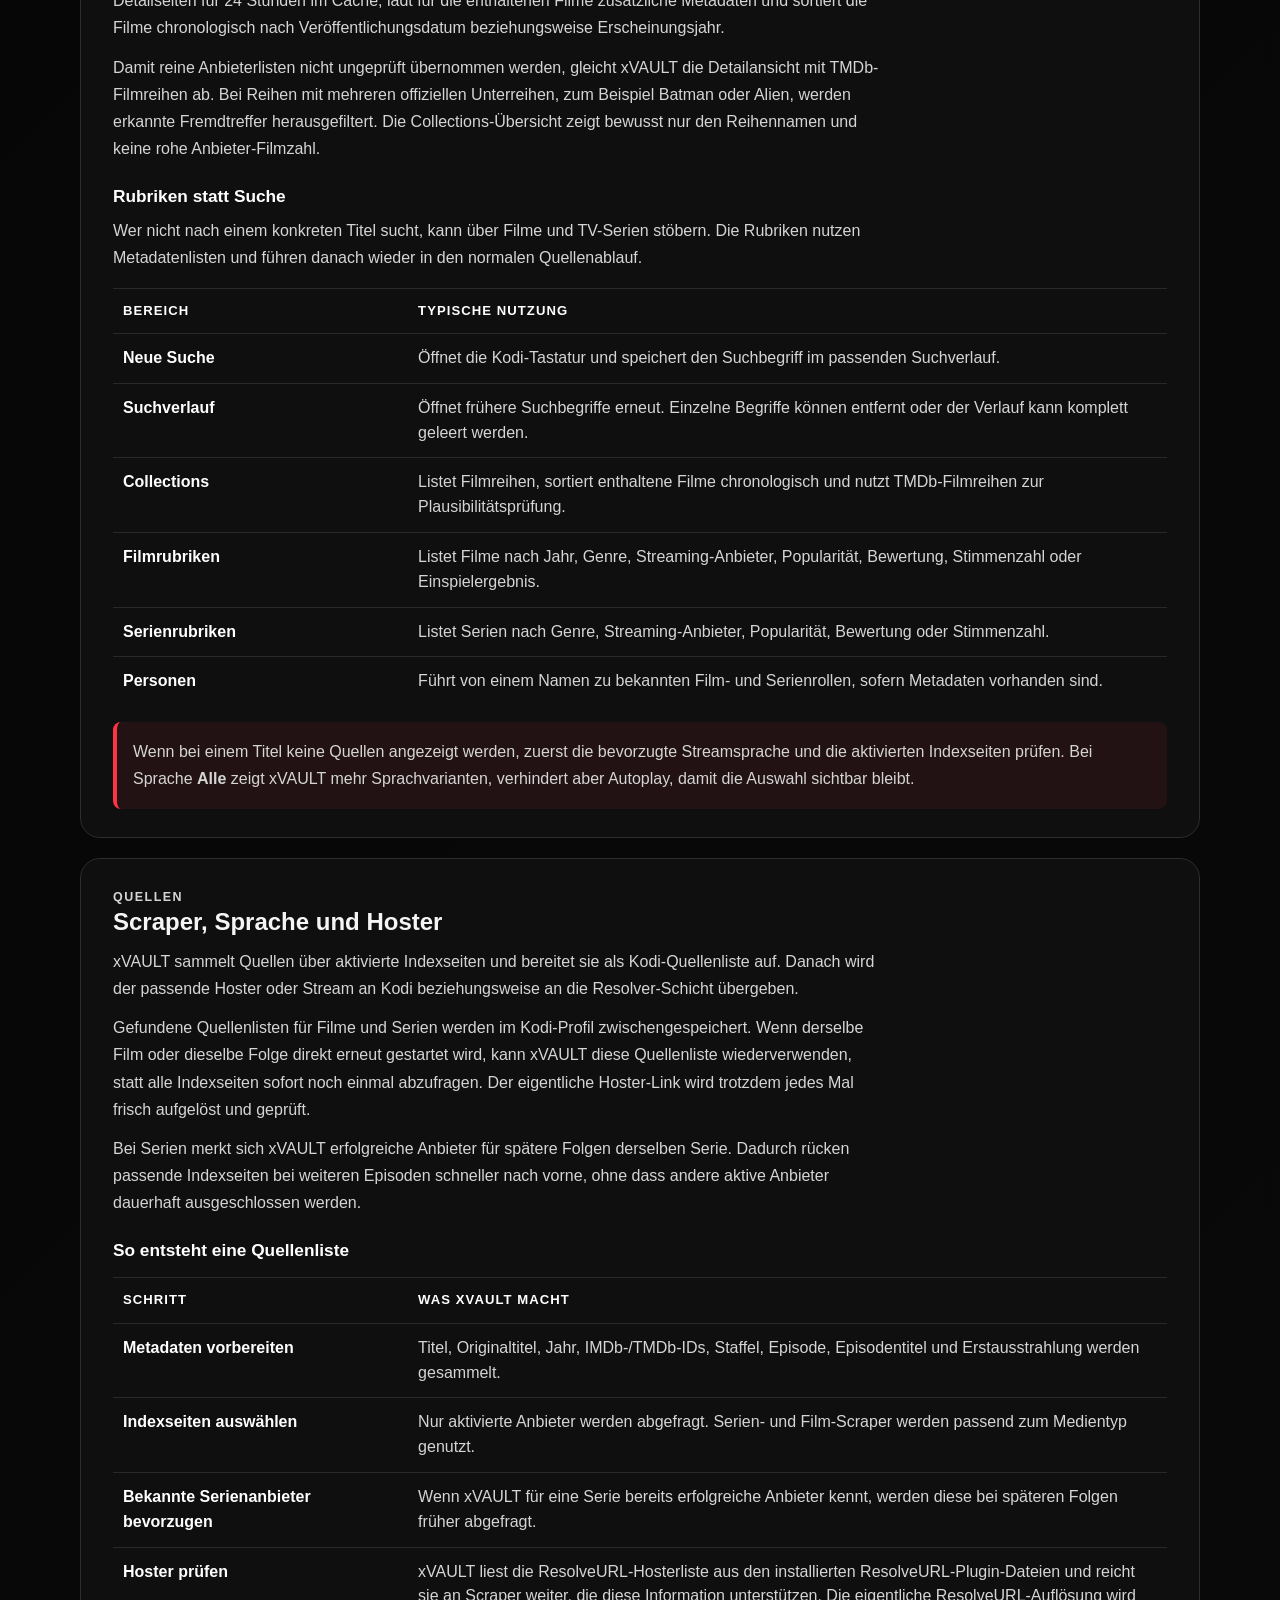
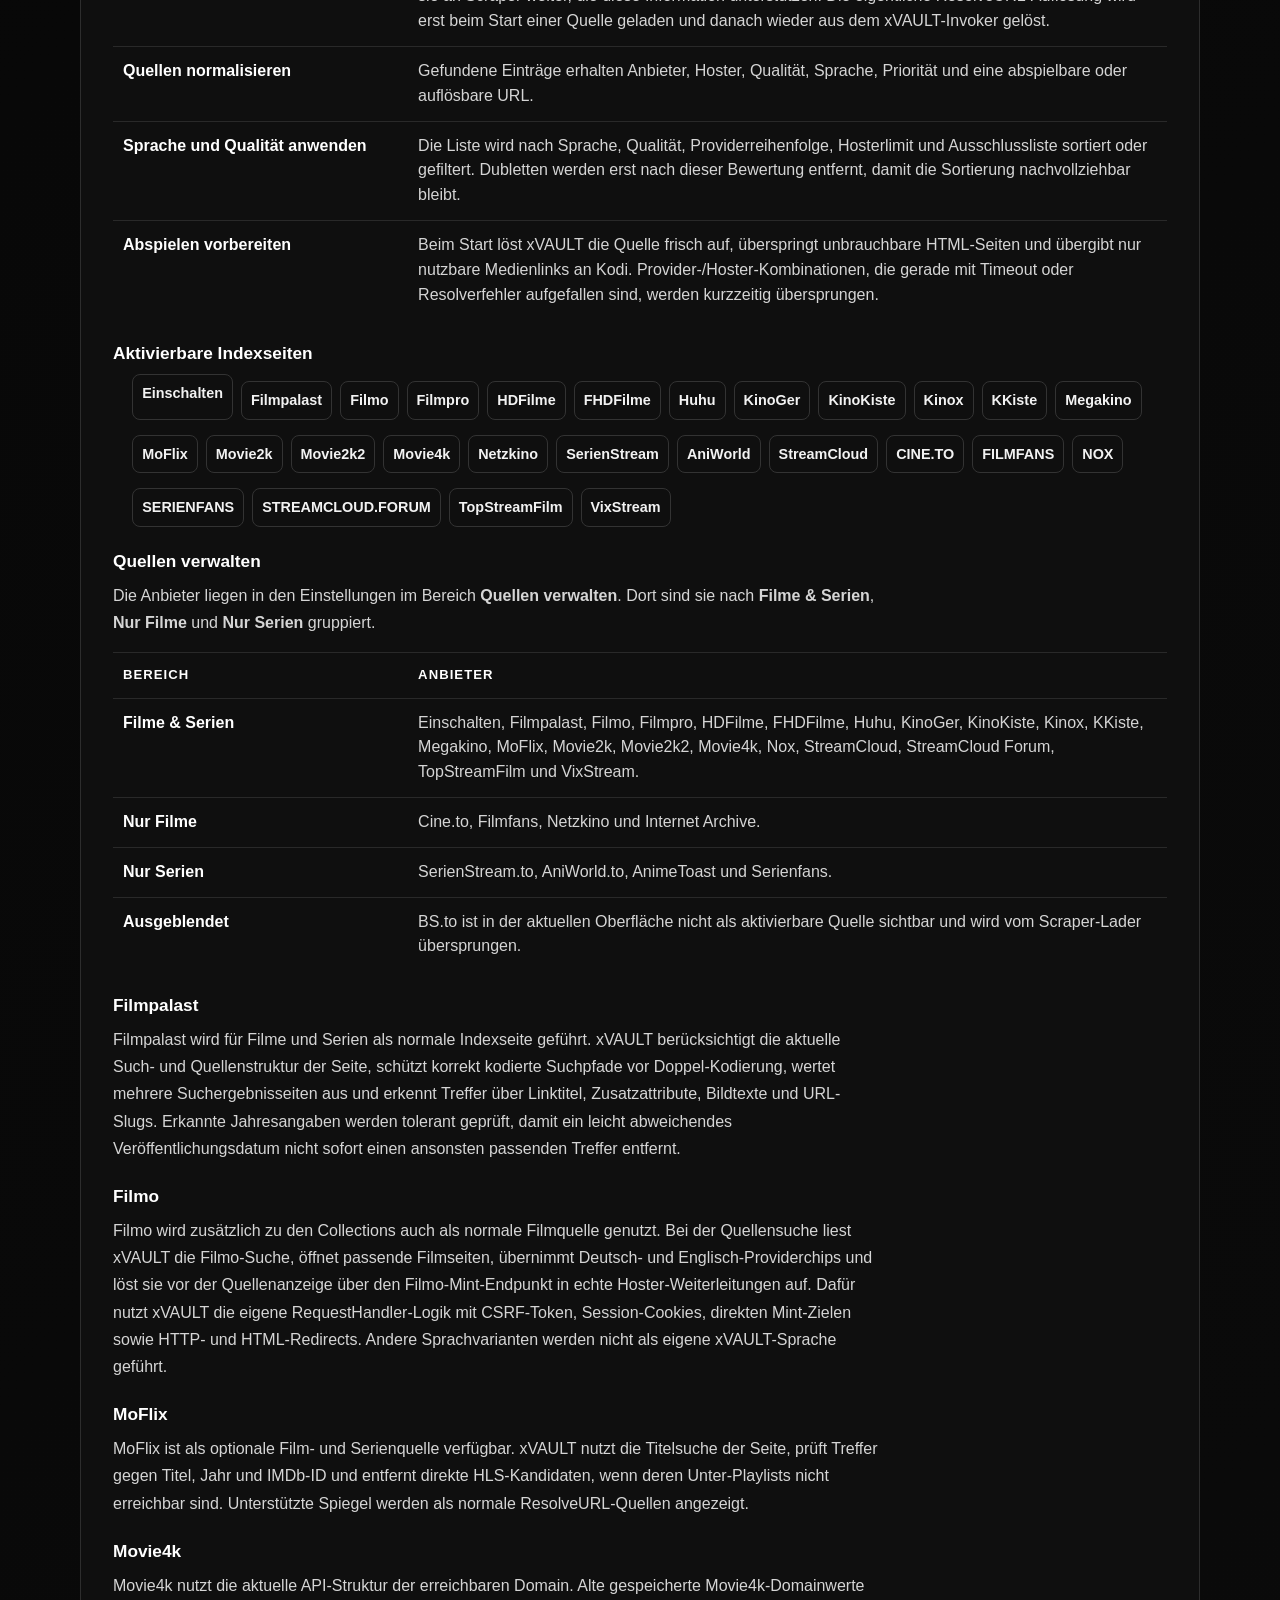
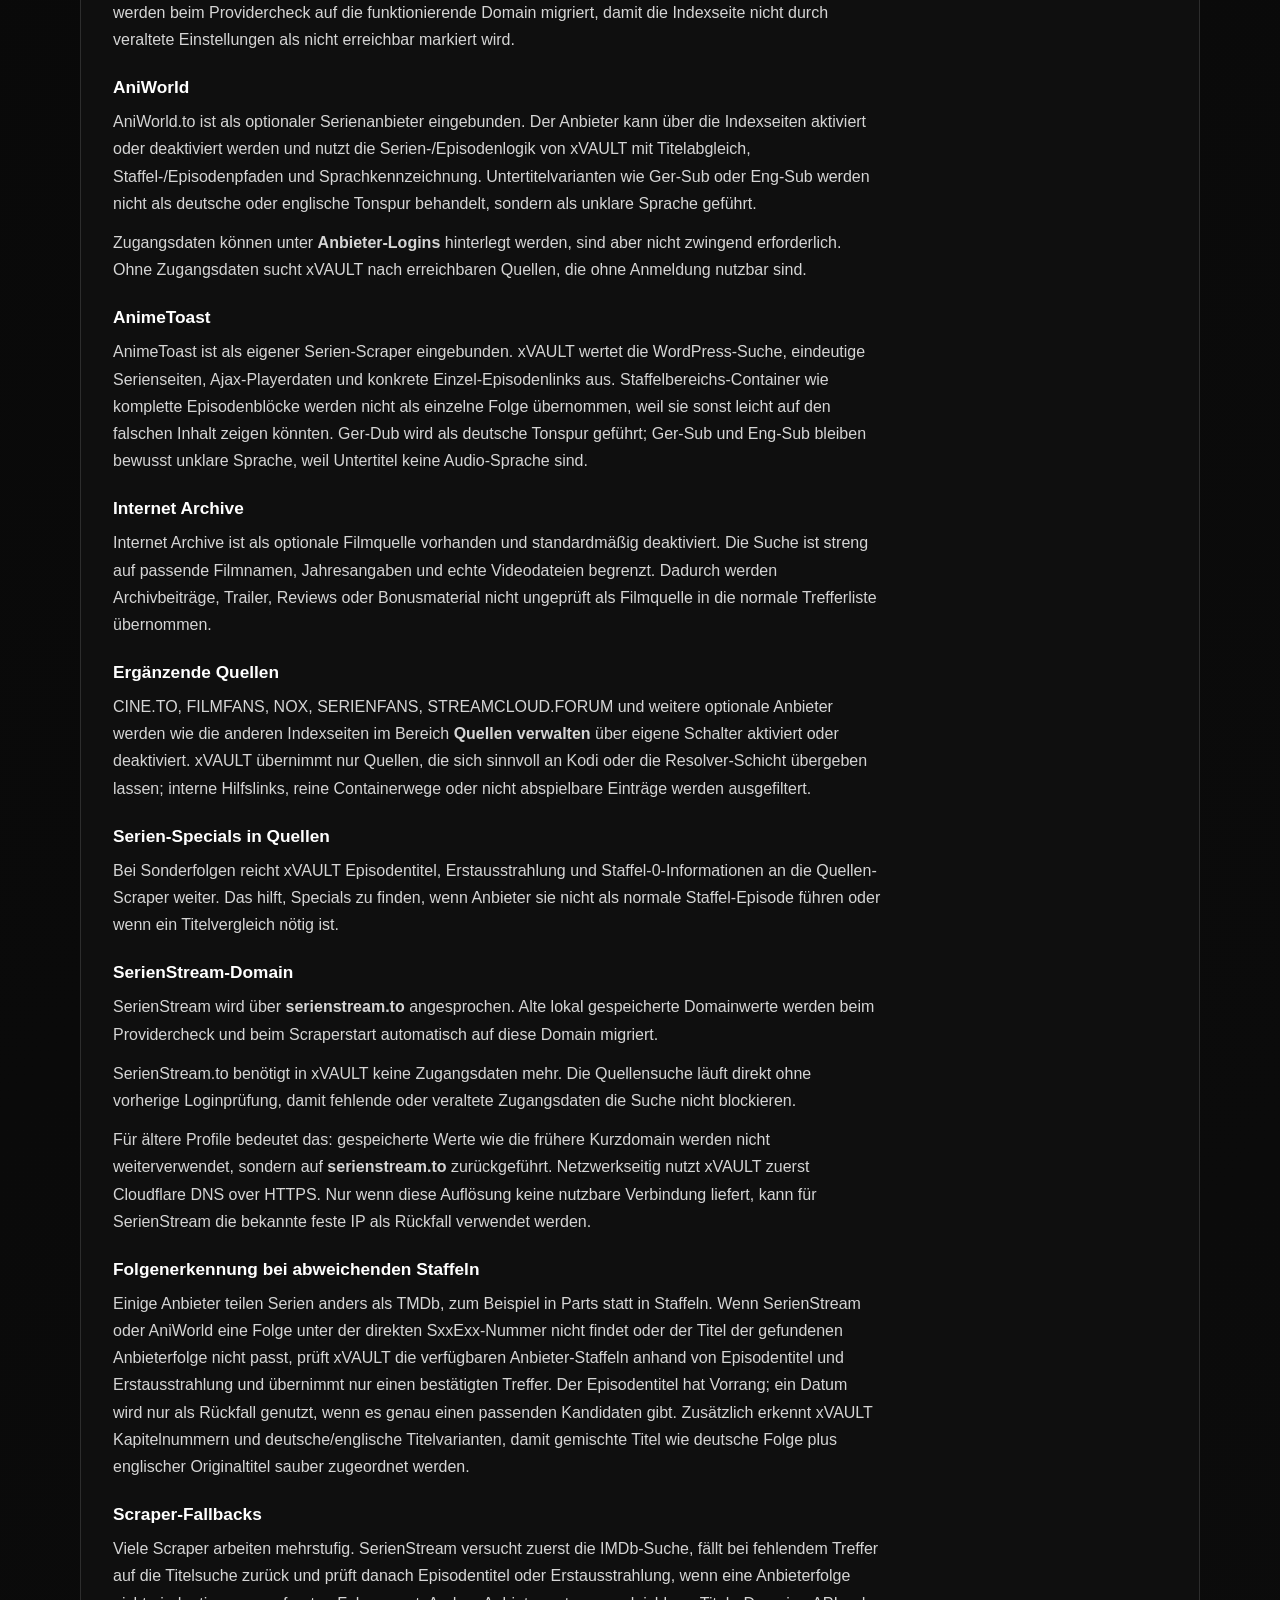
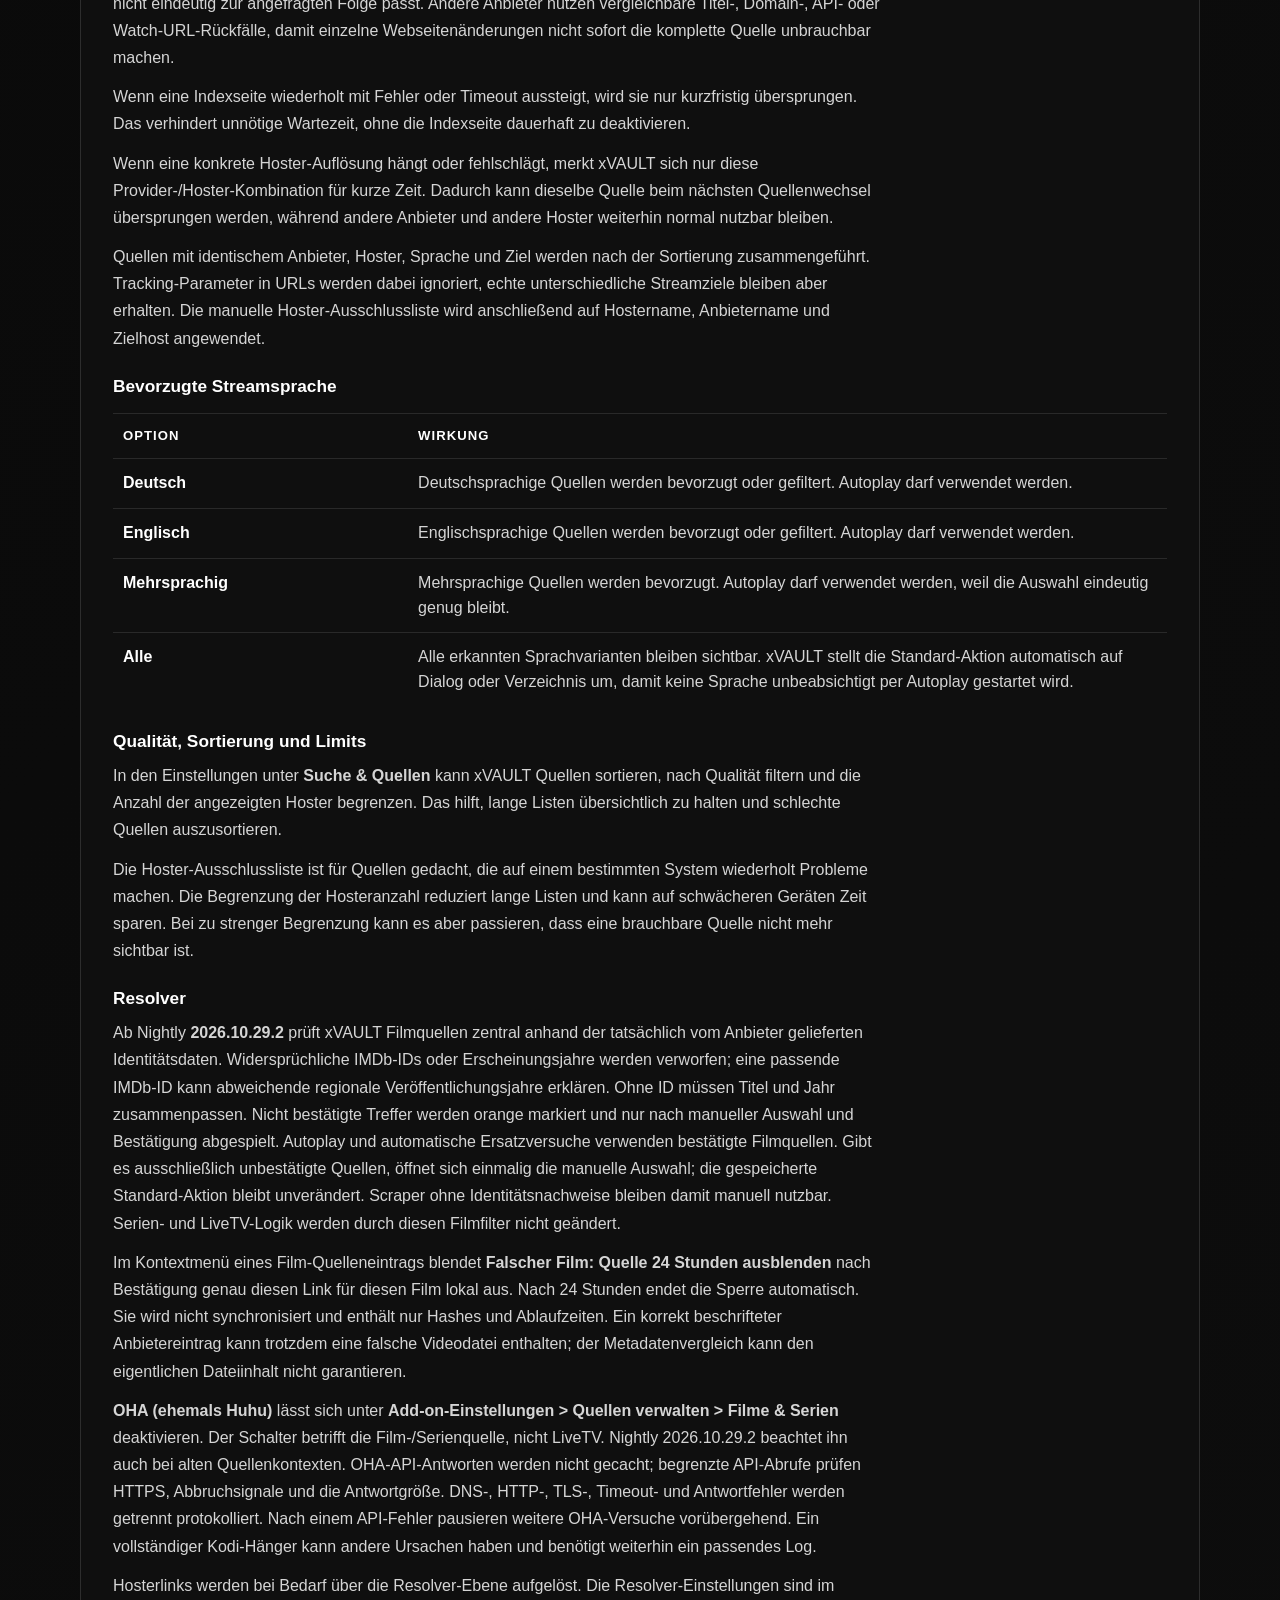
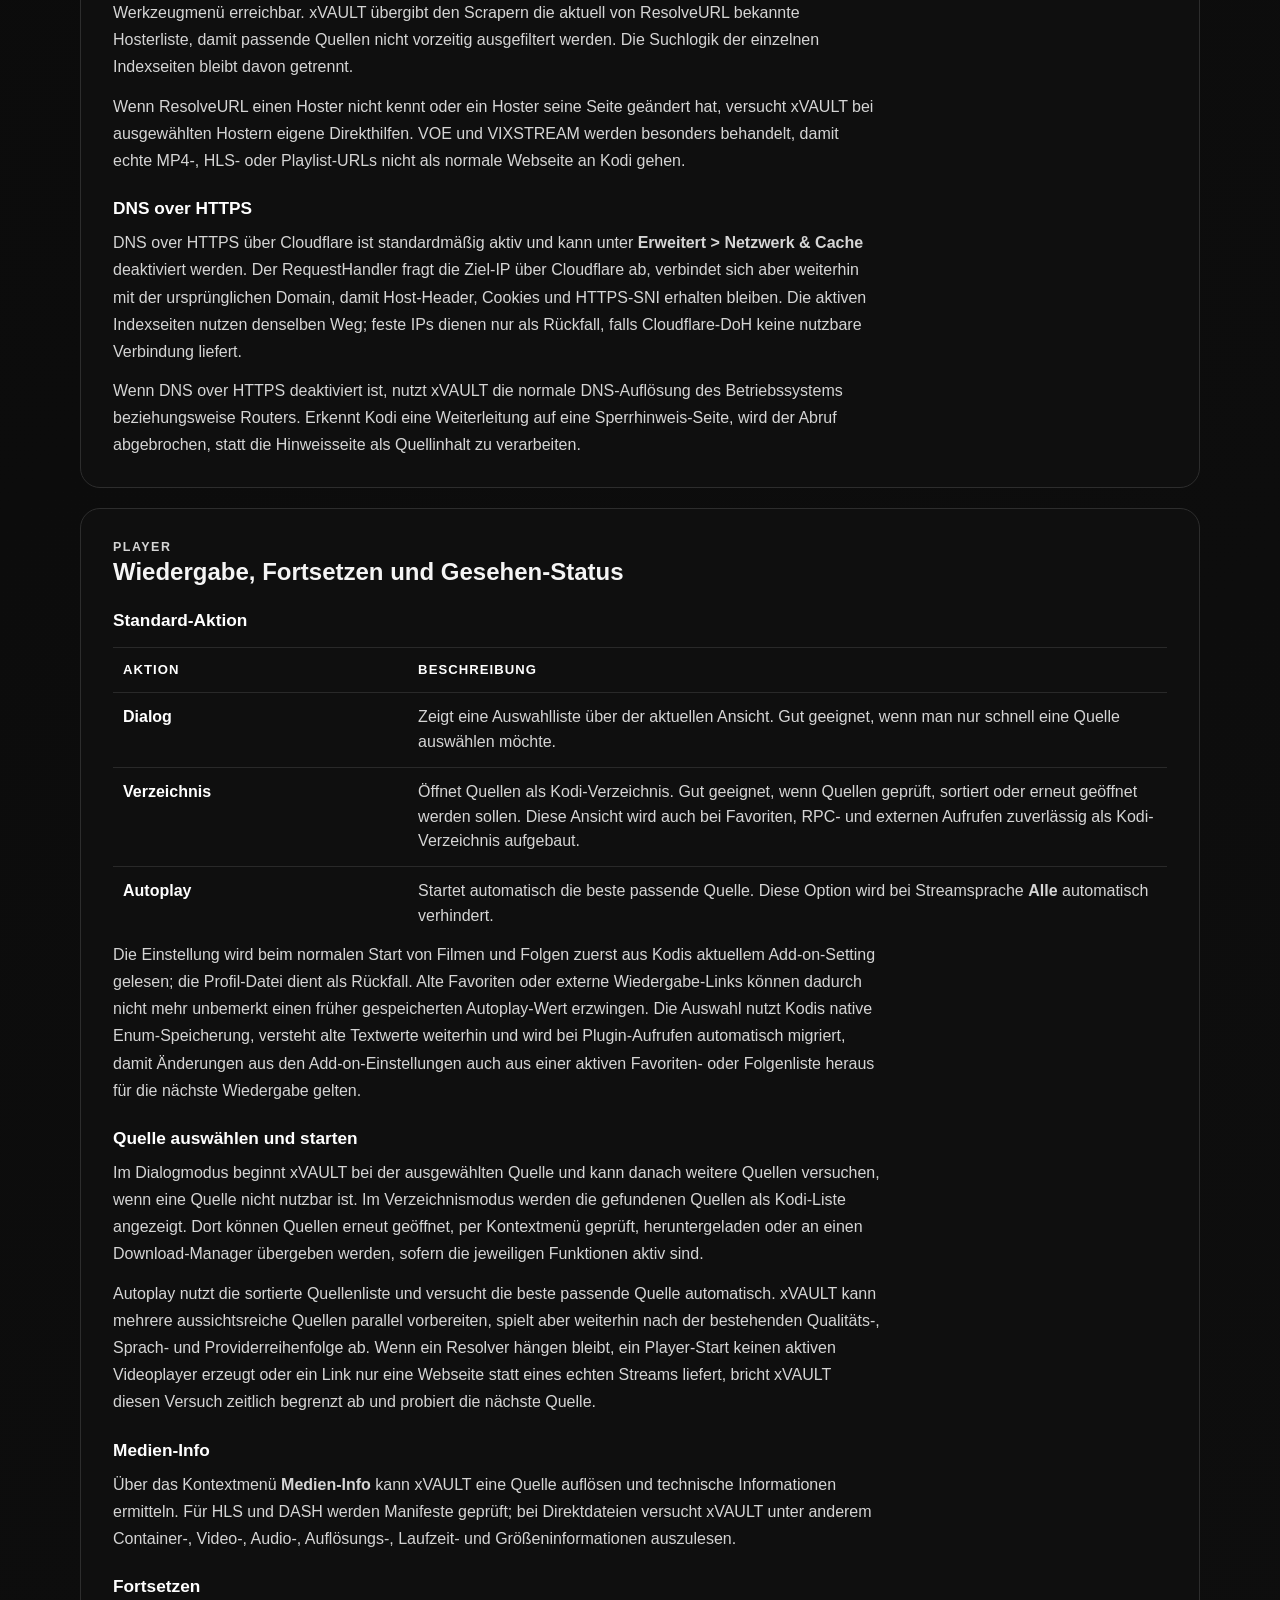
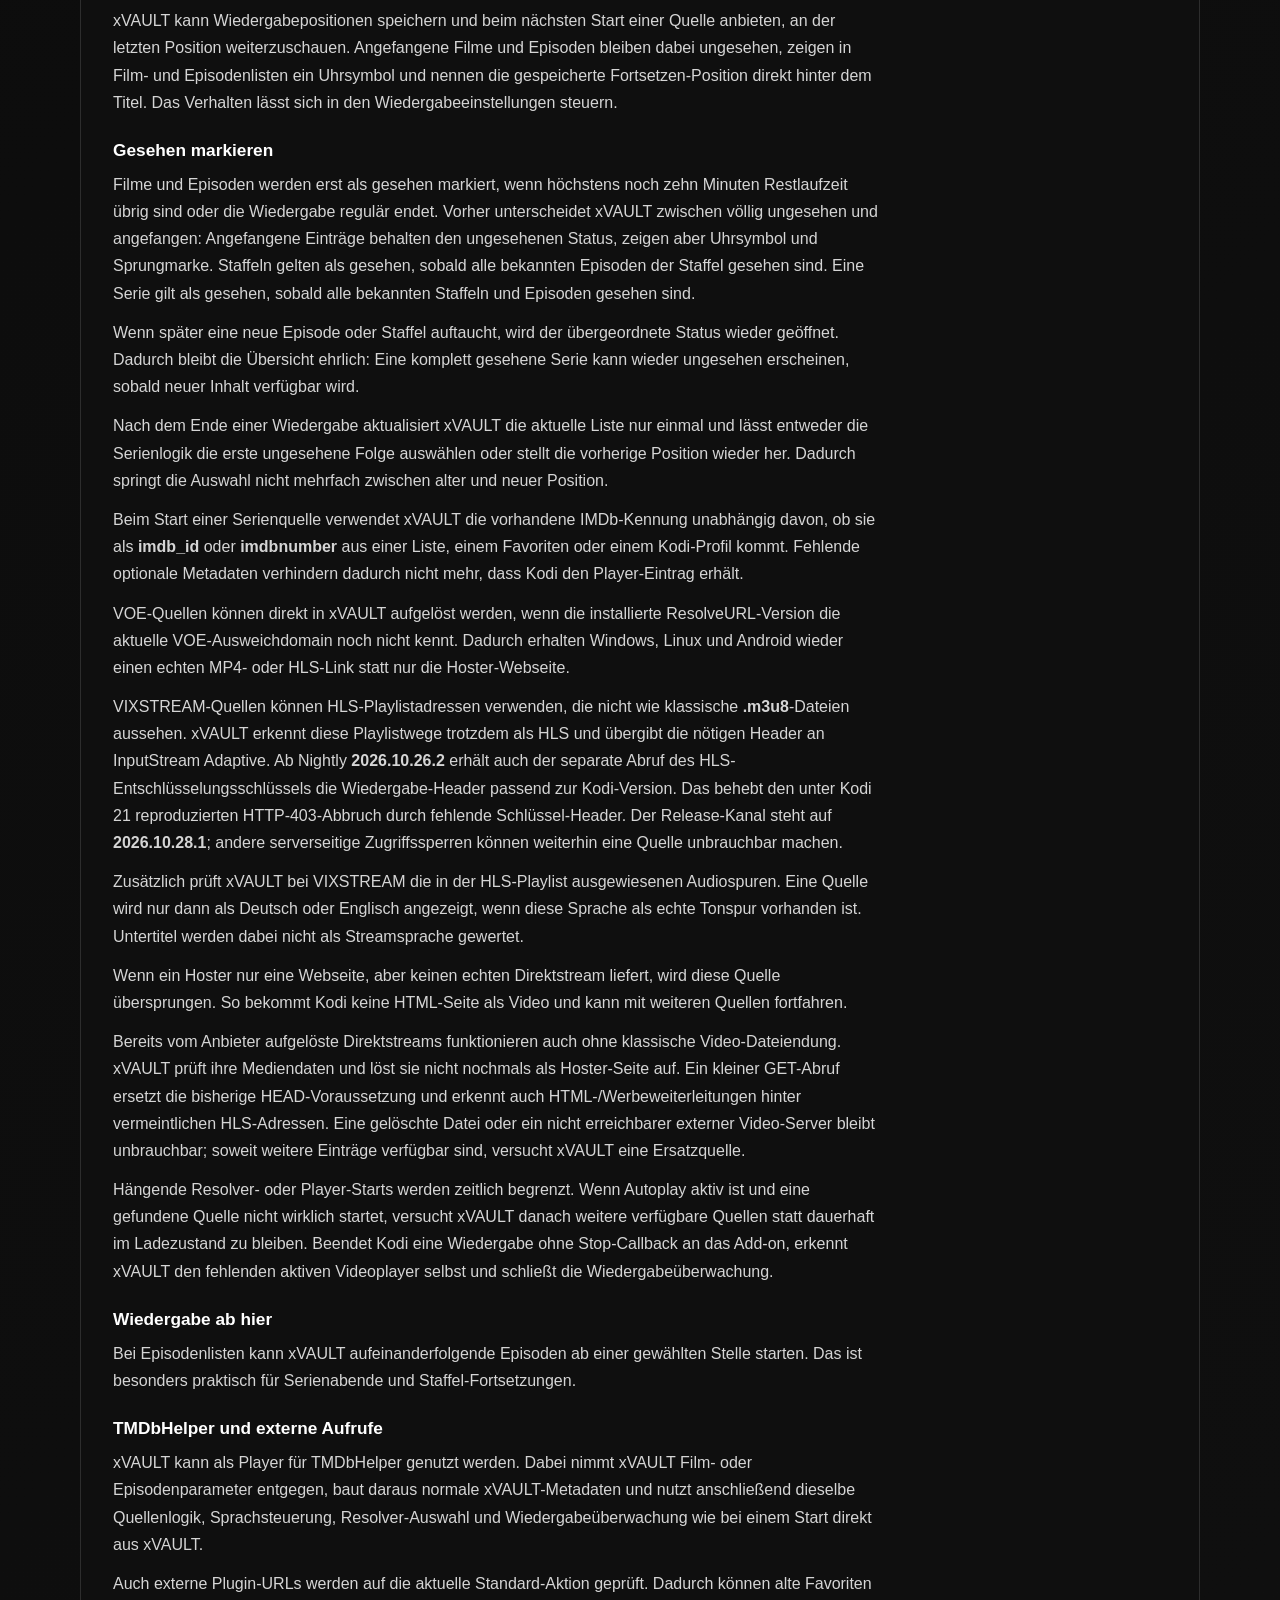
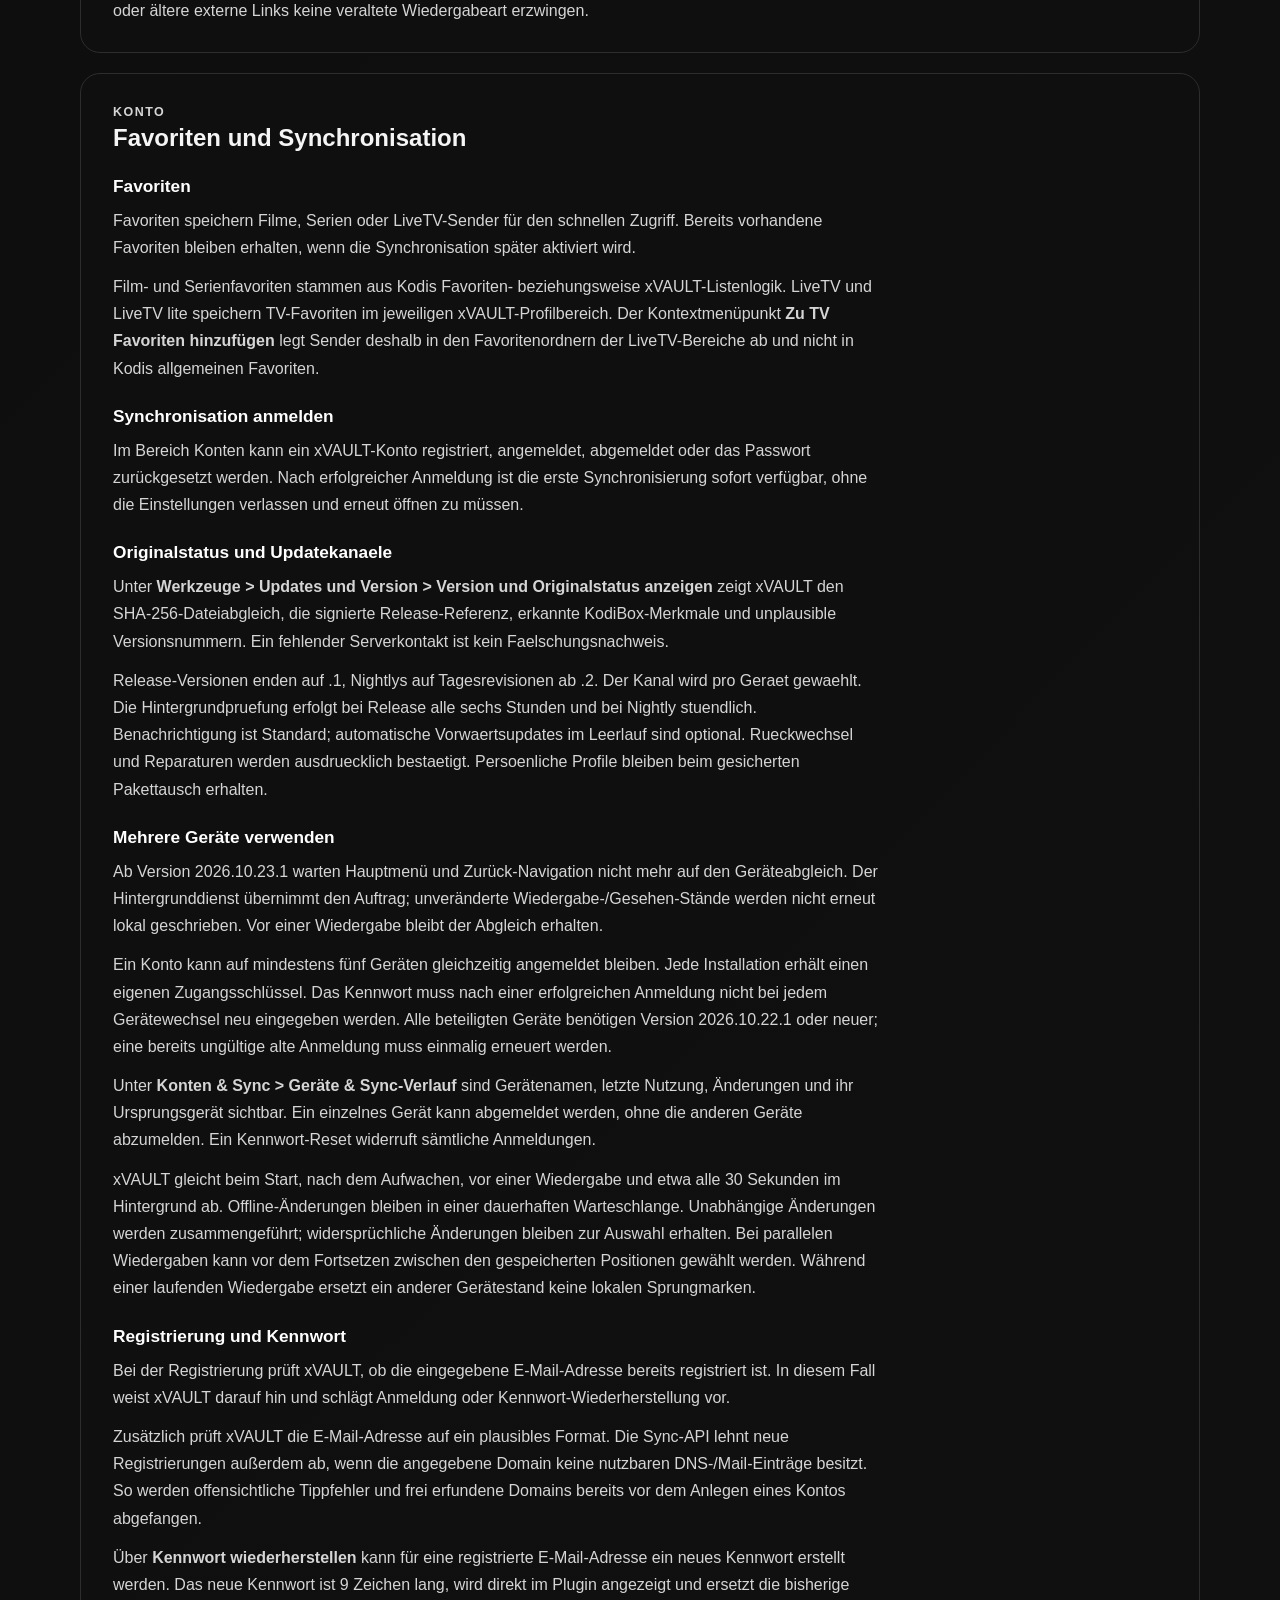
==== commit 35d9f517: "Release 2026.11.01.1: promote tested 2026.10.30.2 baseline and preserve nightly" ====
--- a/docs/handbuch/index.html
+++ b/docs/handbuch/index.html
@@ -282,7 +282,7 @@
         <h1>xVAULT Handbuch</h1>
         <p class="lead">Das Handbuch beschreibt Installation, Menüs, Suche, Quellen, Wiedergabe, LiveTV, Synchronisation, Trakt, Downloads, Untertitel, Werkzeuge und die wichtigsten Einstellungen des Kodi-Add-ons.</p>
         <div class="manual-actions">
-          <a class="download" href="../downloads/plugin.video.xvault-2026.10.28.1.zip" download data-umami-event="Handbuch Add-on ZIP heruntergeladen">Add-on herunterladen</a>
+          <a class="download" href="../downloads/plugin.video.xvault-2026.11.01.1.zip" download data-umami-event="Handbuch Add-on ZIP heruntergeladen">Add-on herunterladen</a>
           <a class="secondary-download" href="../repository.xvault.zip" download data-umami-event="Handbuch Repository ZIP heruntergeladen">Repository-ZIP</a>
           <a class="plain-link" href="../" data-umami-event="Handbuch Startseite geöffnet">Zur Startseite</a>
         </div>
@@ -350,7 +350,7 @@
         <li>Die aktuelle ZIP-Datei von der <a class="plain-link" href="../" data-umami-event="Handbuch Startseite geöffnet">xVAULT-Startseite</a> herunterladen.</li>
         <li>In Kodi <strong>Add-ons</strong> öffnen.</li>
         <li><strong>Aus ZIP-Datei installieren</strong> auswählen.</li>
-        <li>Die Datei <strong>plugin.video.xvault-2026.10.28.1.zip</strong> auswählen.</li>
+        <li>Die Datei <strong>plugin.video.xvault-2026.11.01.1.zip</strong> auswählen.</li>
         <li>xVAULT starten und die Erststart-Hinweise lesen.</li>
       </ol>
       <h3>Installation per Repository-ZIP</h3>
@@ -963,7 +963,7 @@
     <footer class="manual-footer">
       <a class="plain-link" href="../" data-umami-event="Handbuch Startseite geöffnet">Zur xVAULT-Startseite</a>
       <a class="plain-link" href="https://github.com/mojomedia1812/xVAULT" data-umami-event="Handbuch GitHub Repo geöffnet">Quellcode auf GitHub</a>
-      <span>Handbuch zu xVAULT 2026.10.28.1</span>
+      <span>Handbuch zu xVAULT 2026.11.01.1</span>
     </footer>
   </main>
 </body>
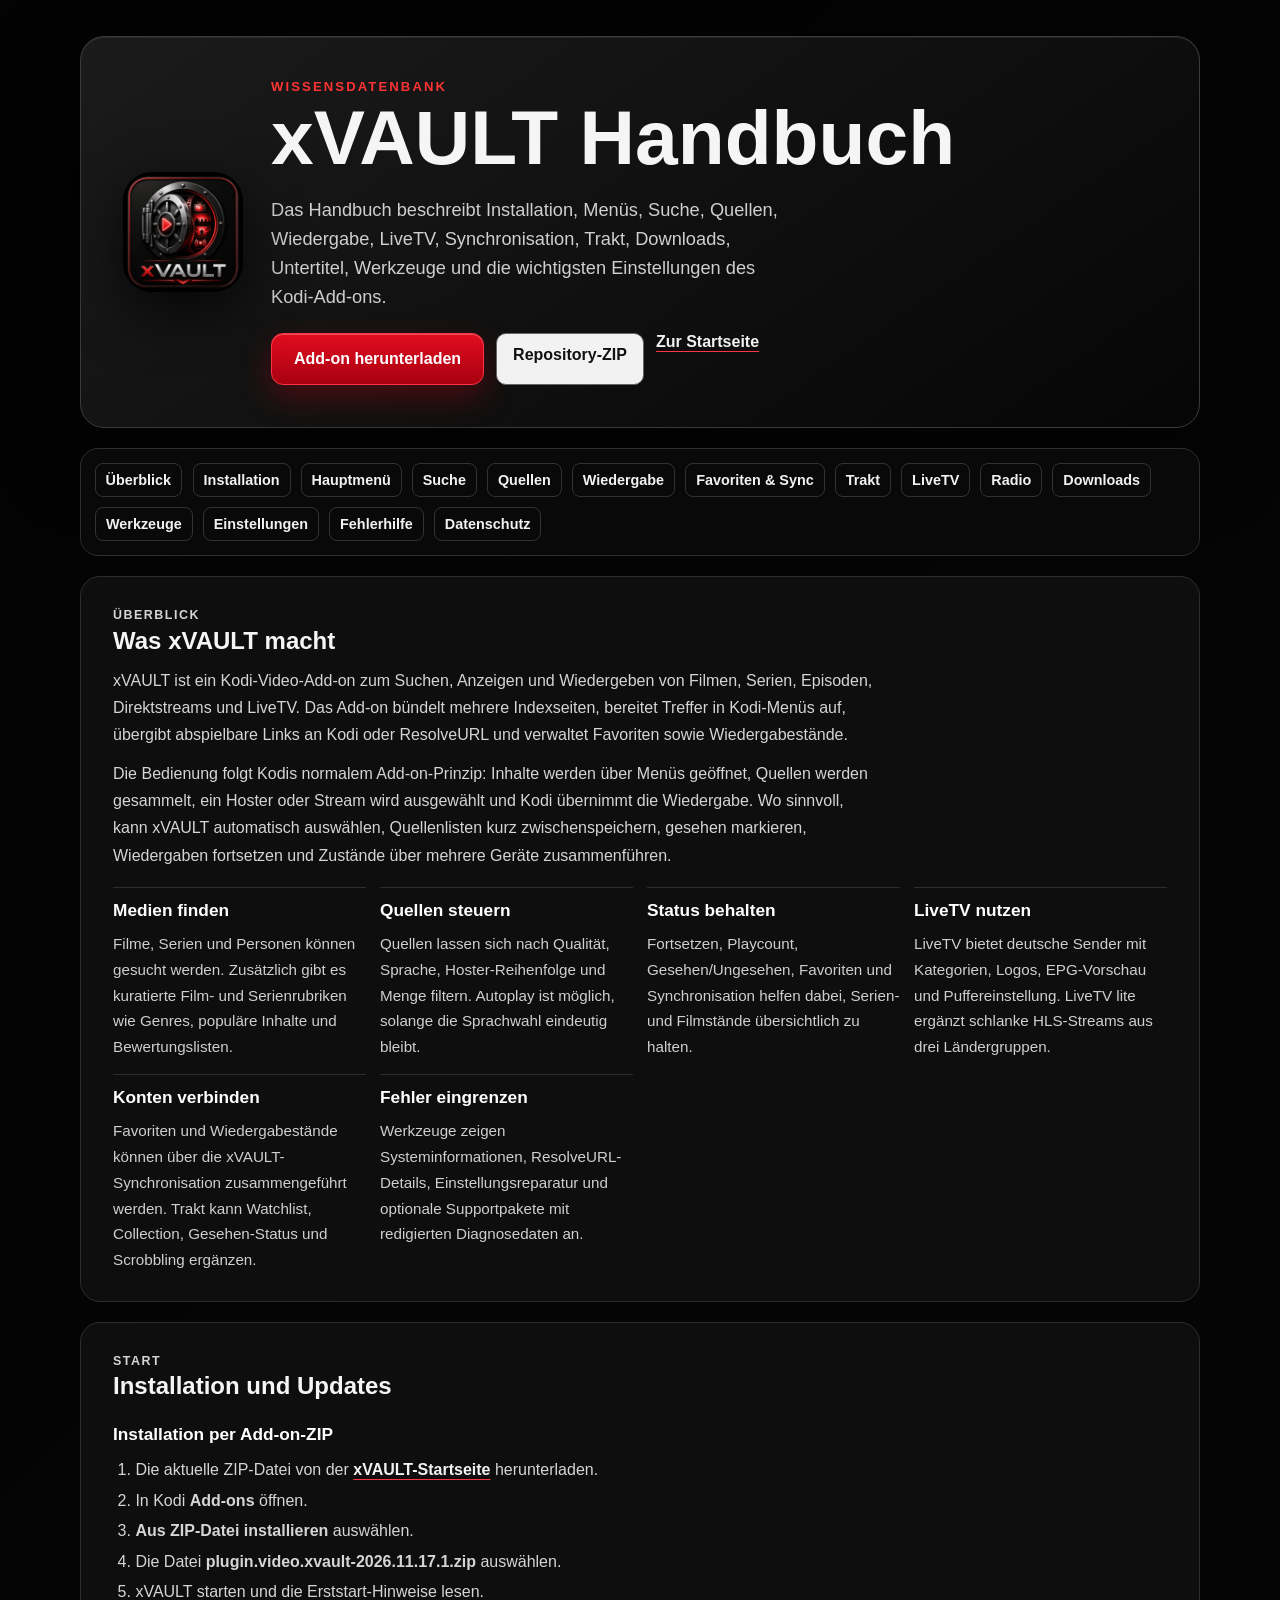
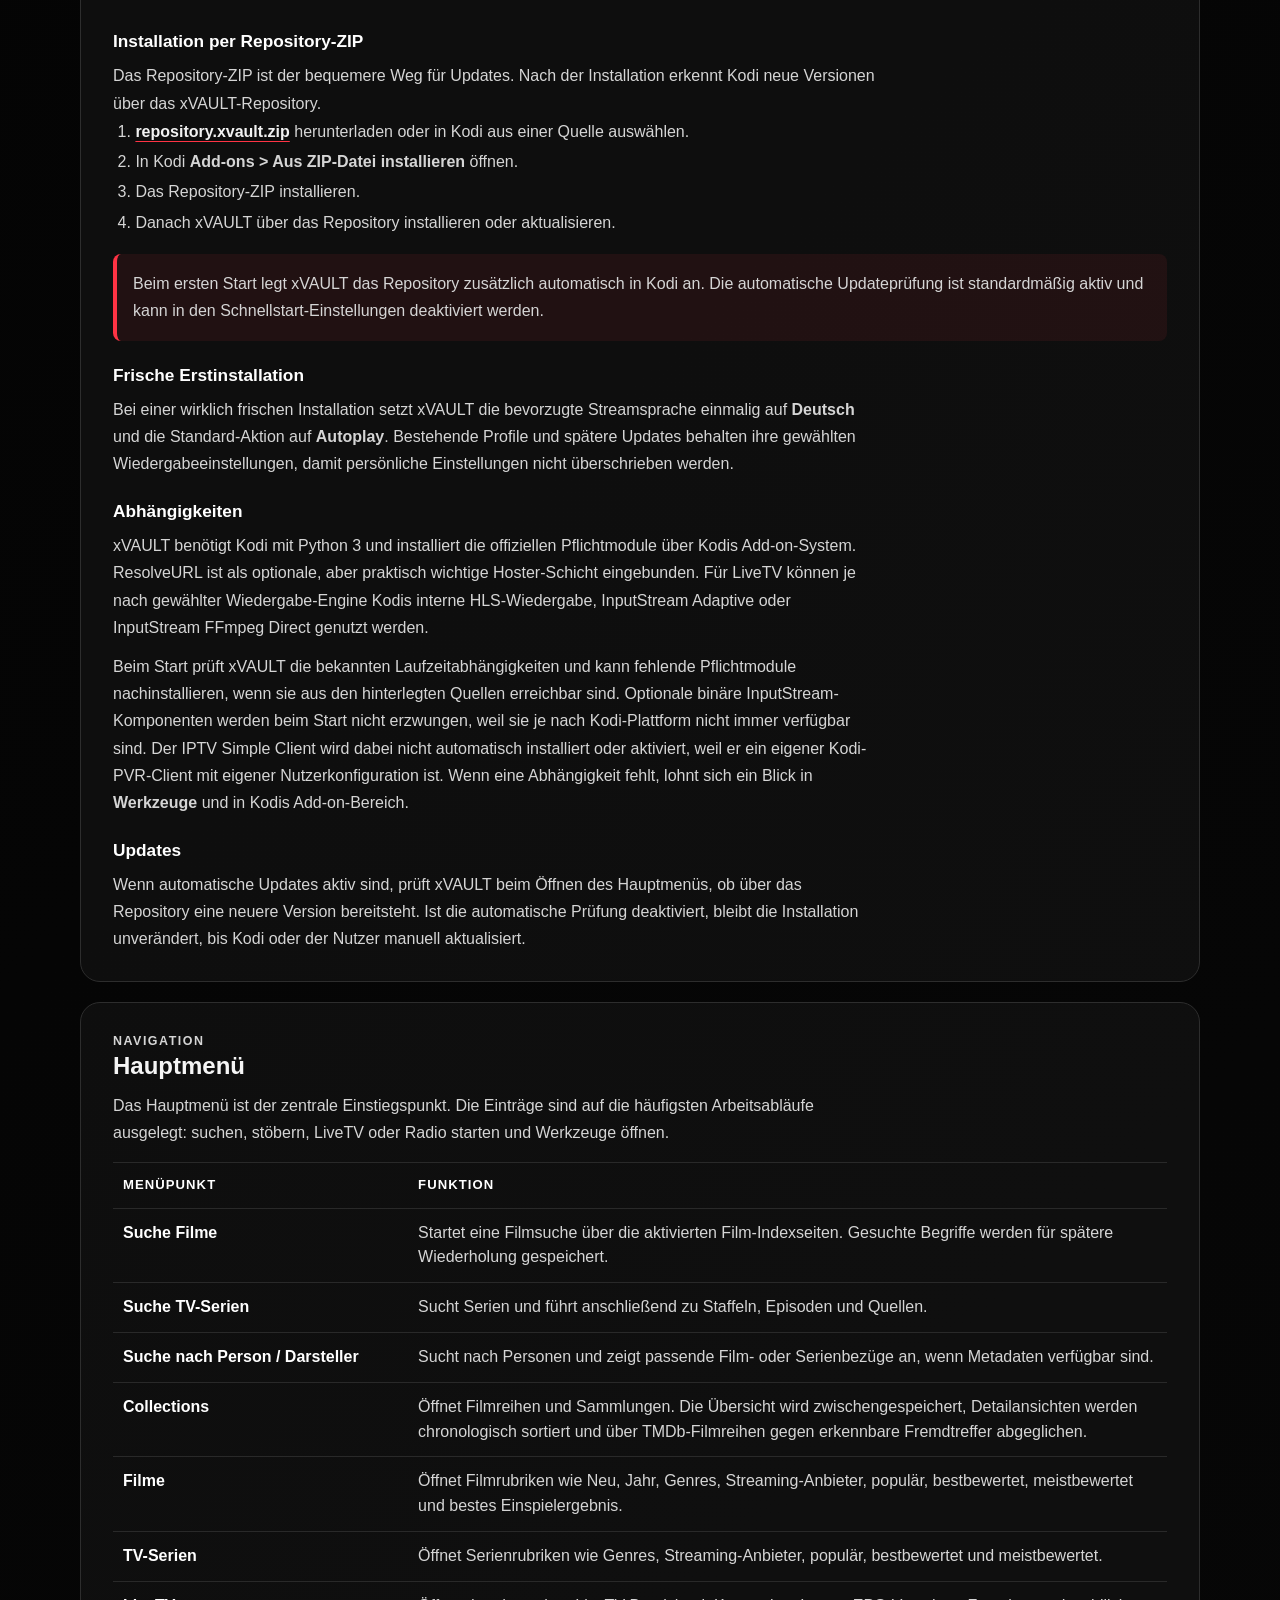
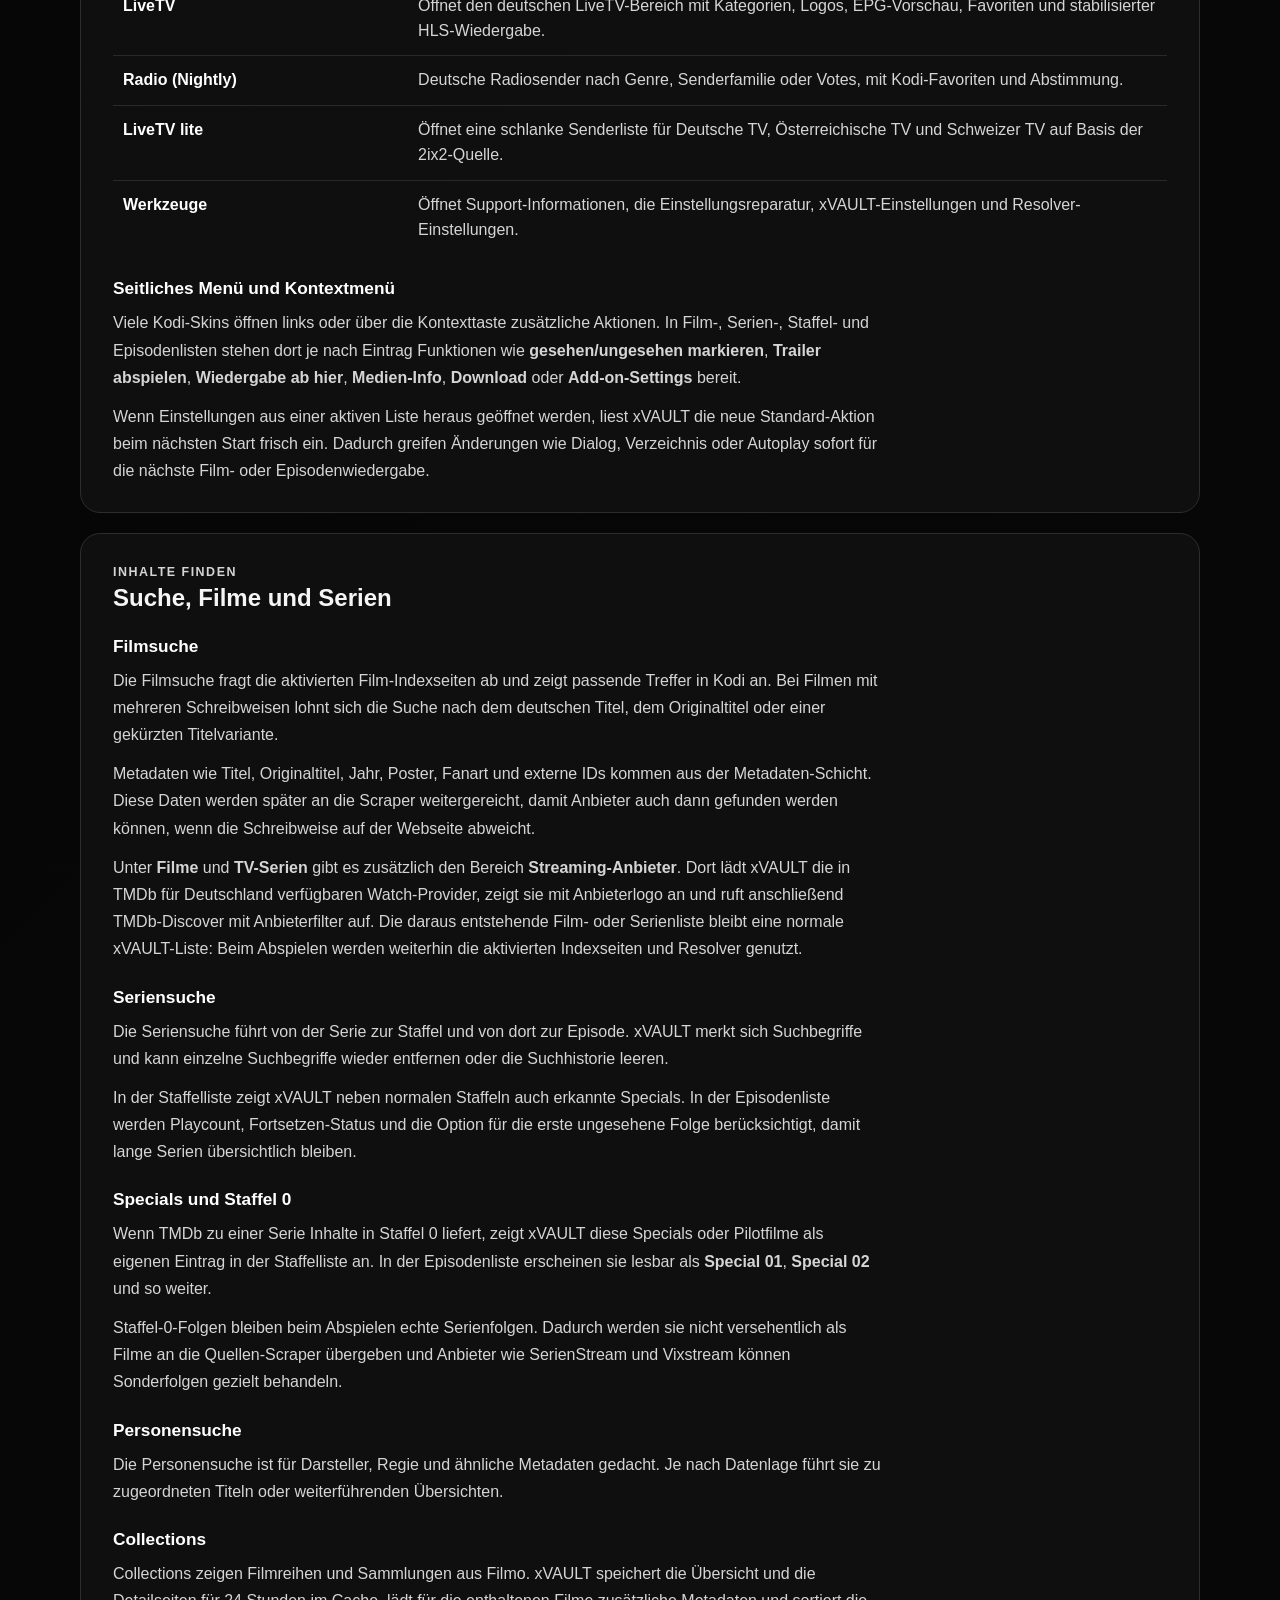
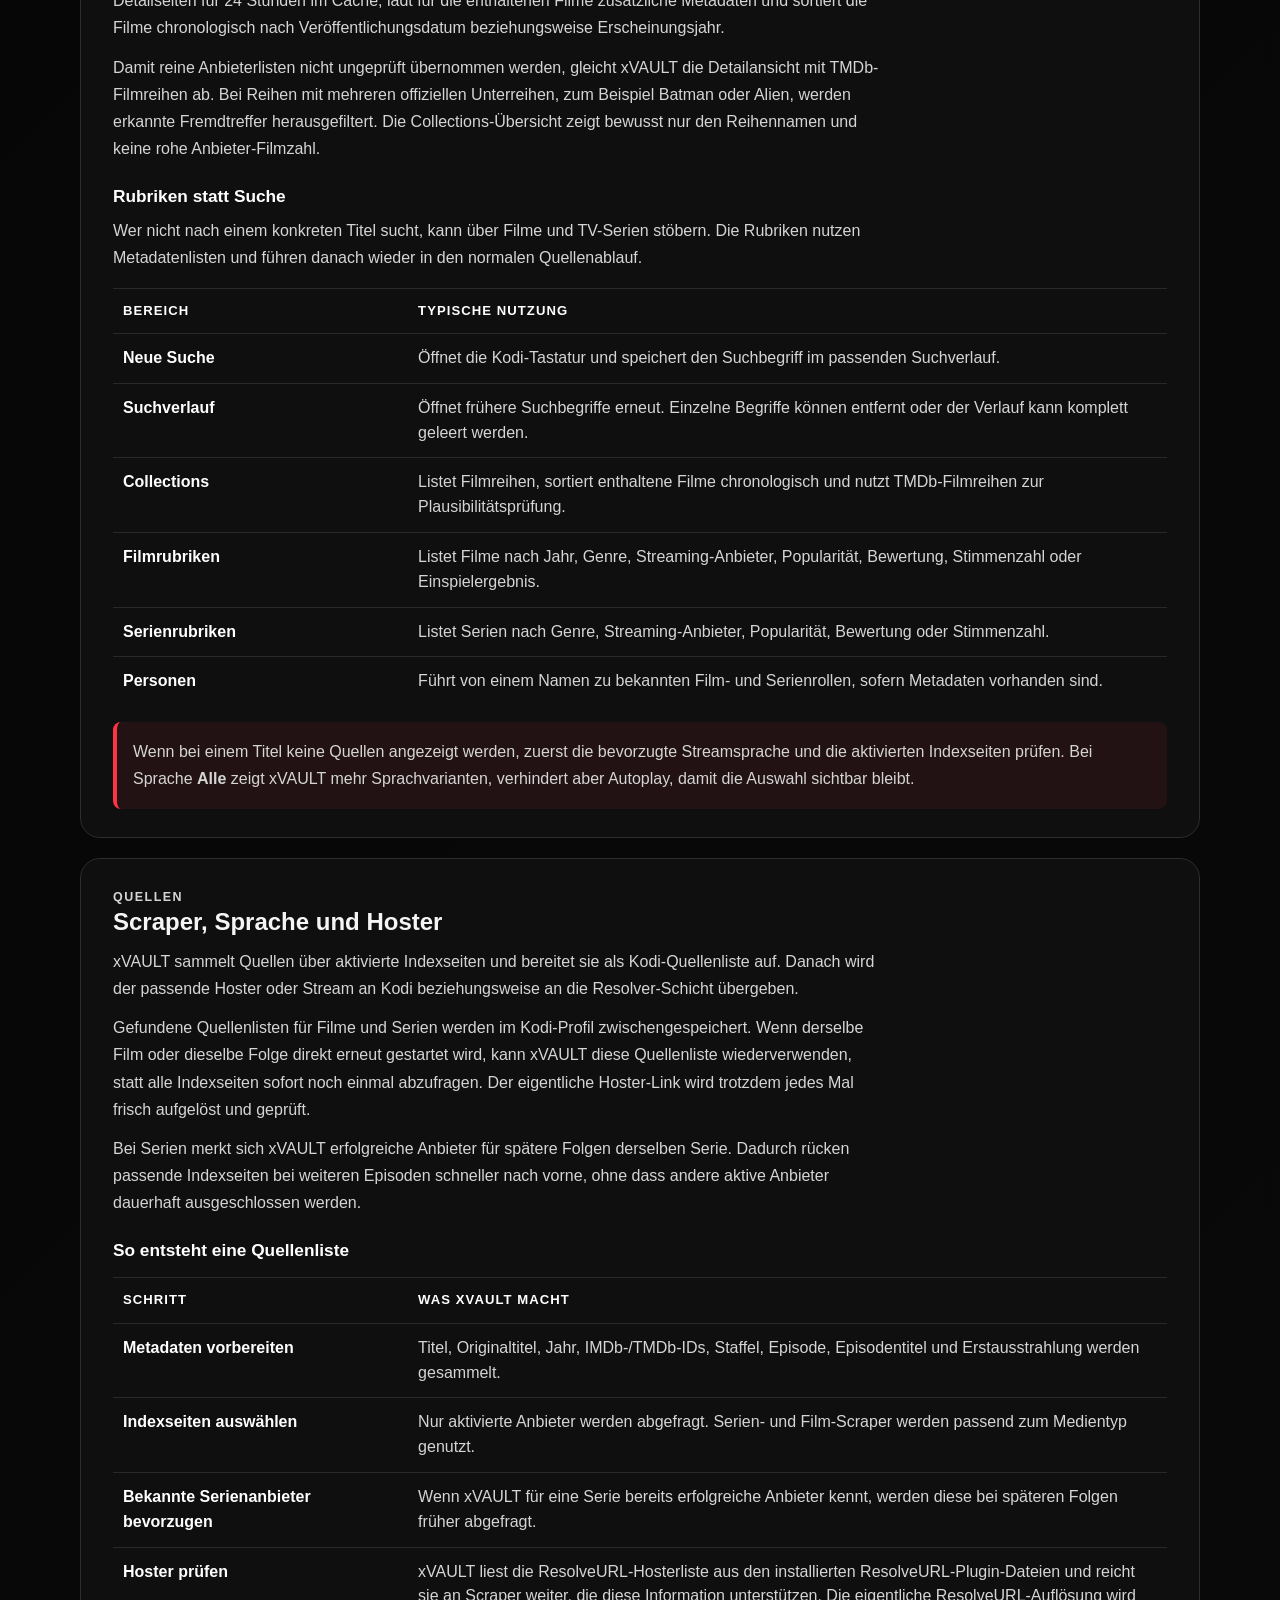
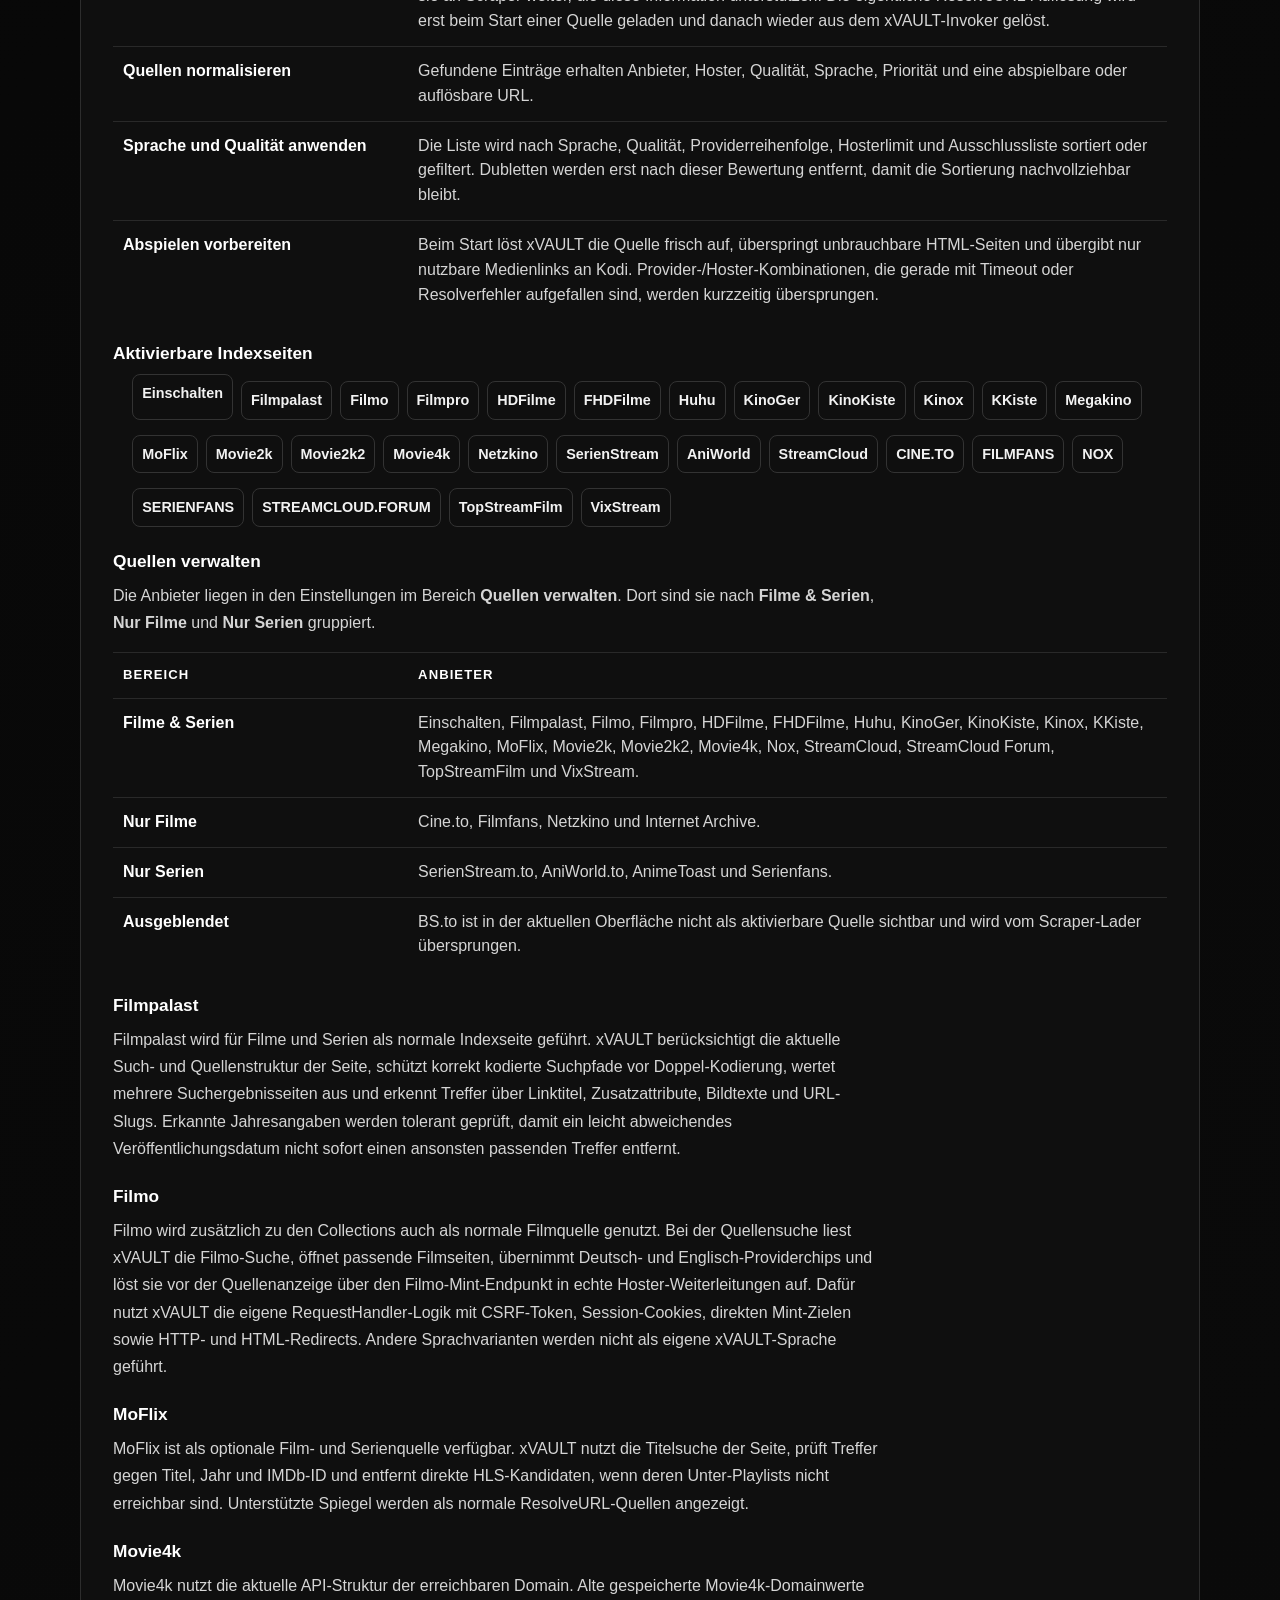
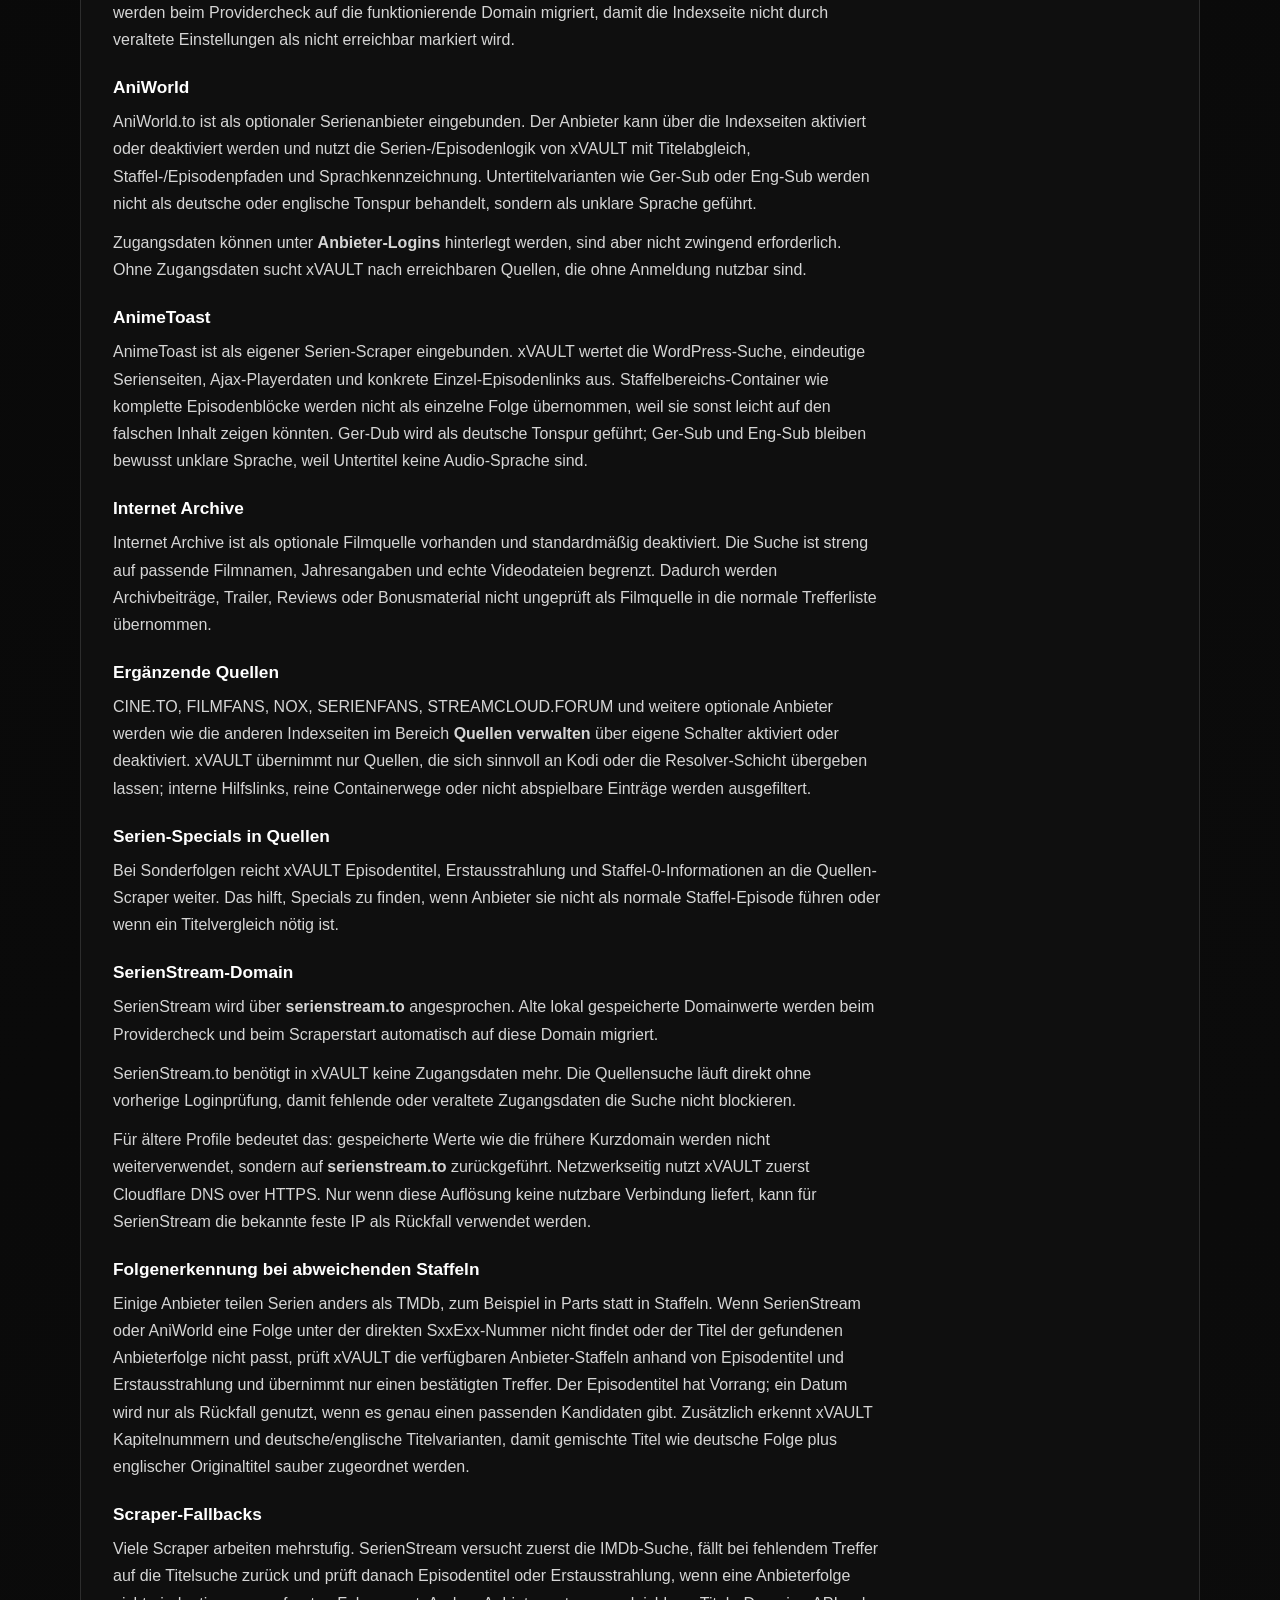
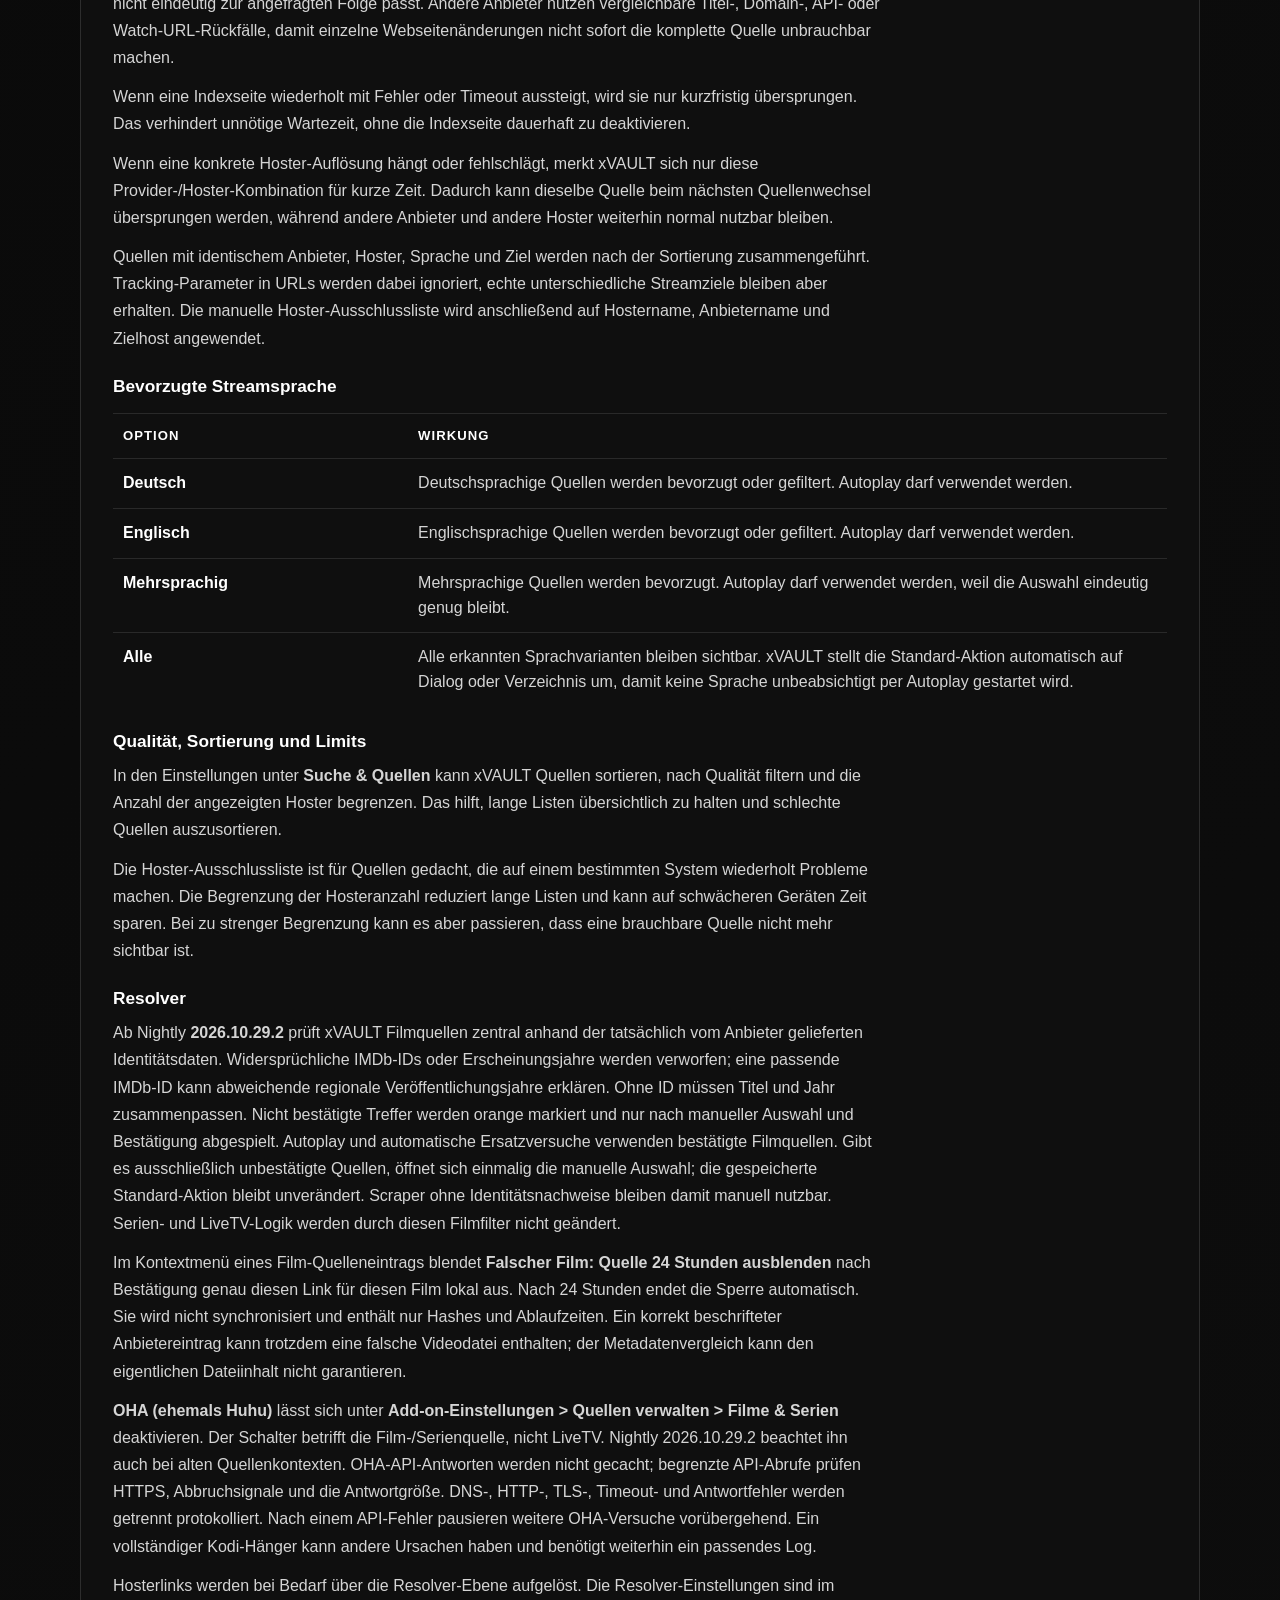
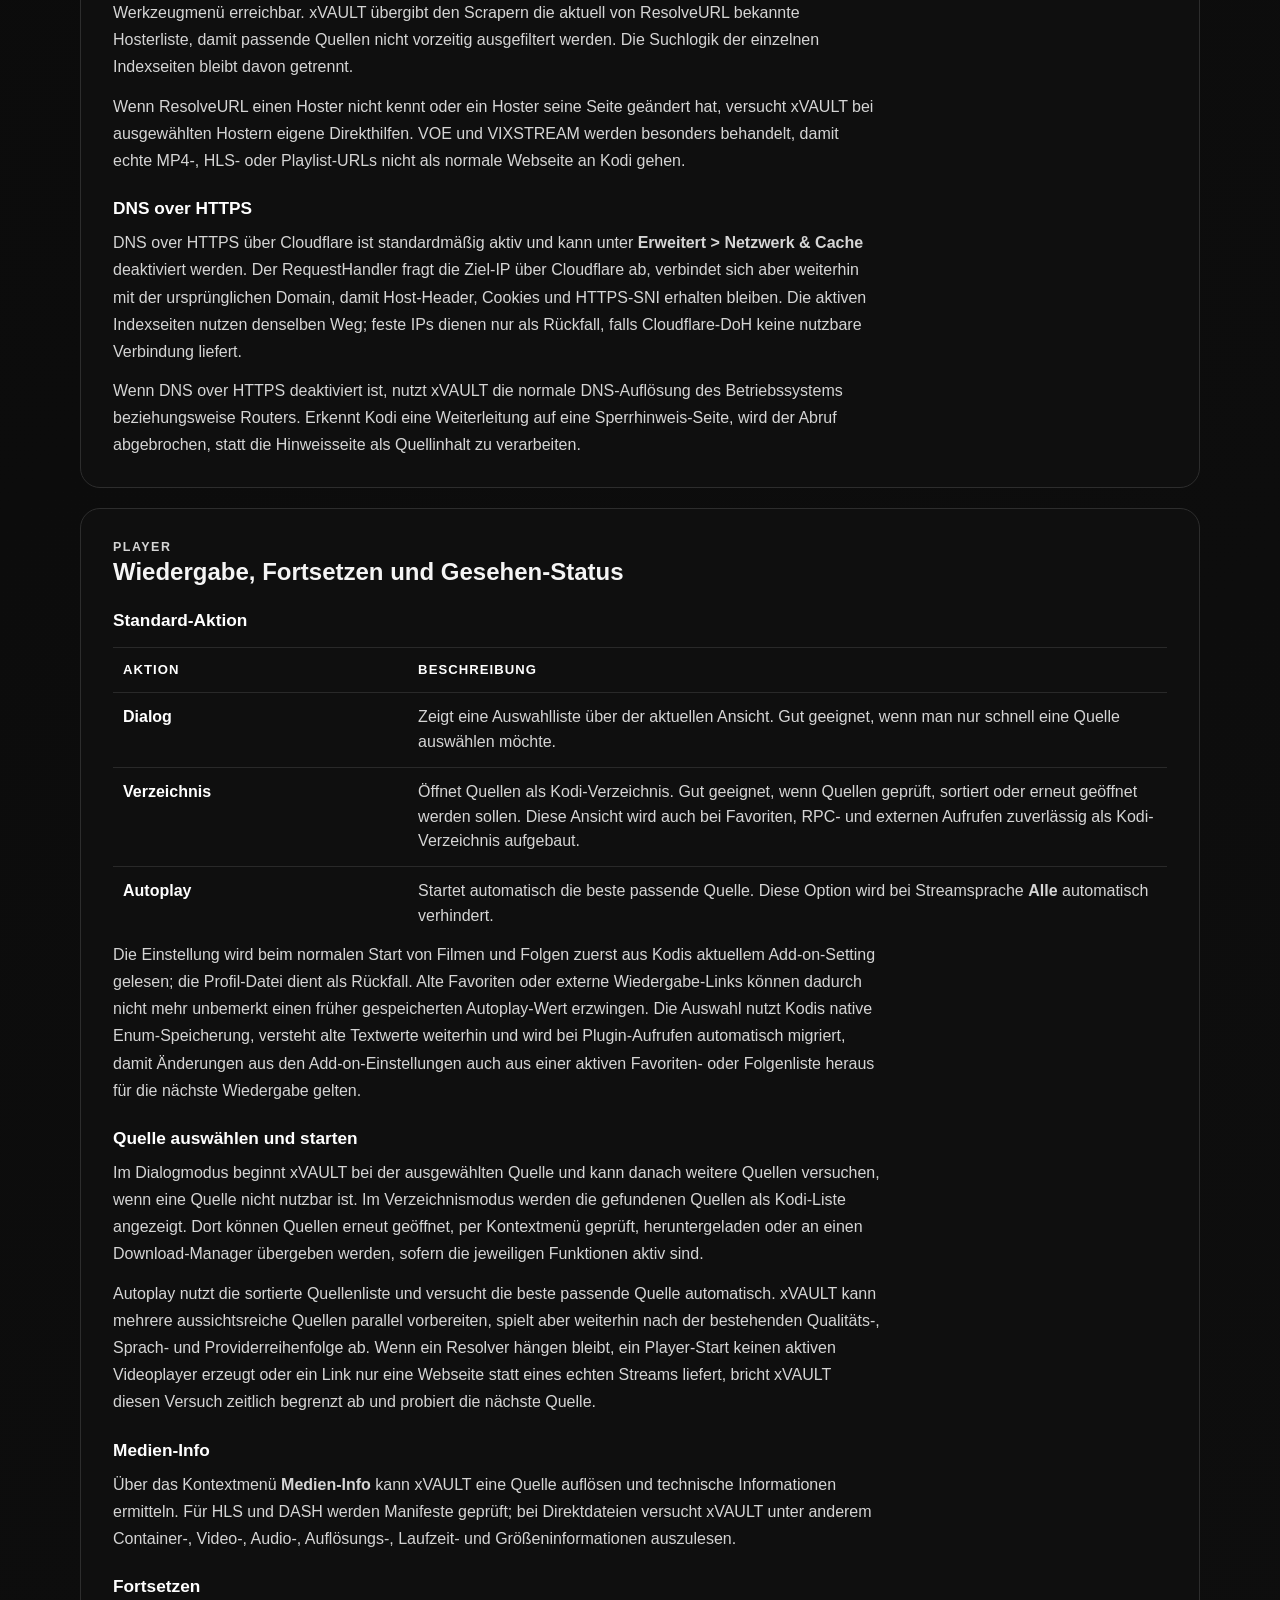
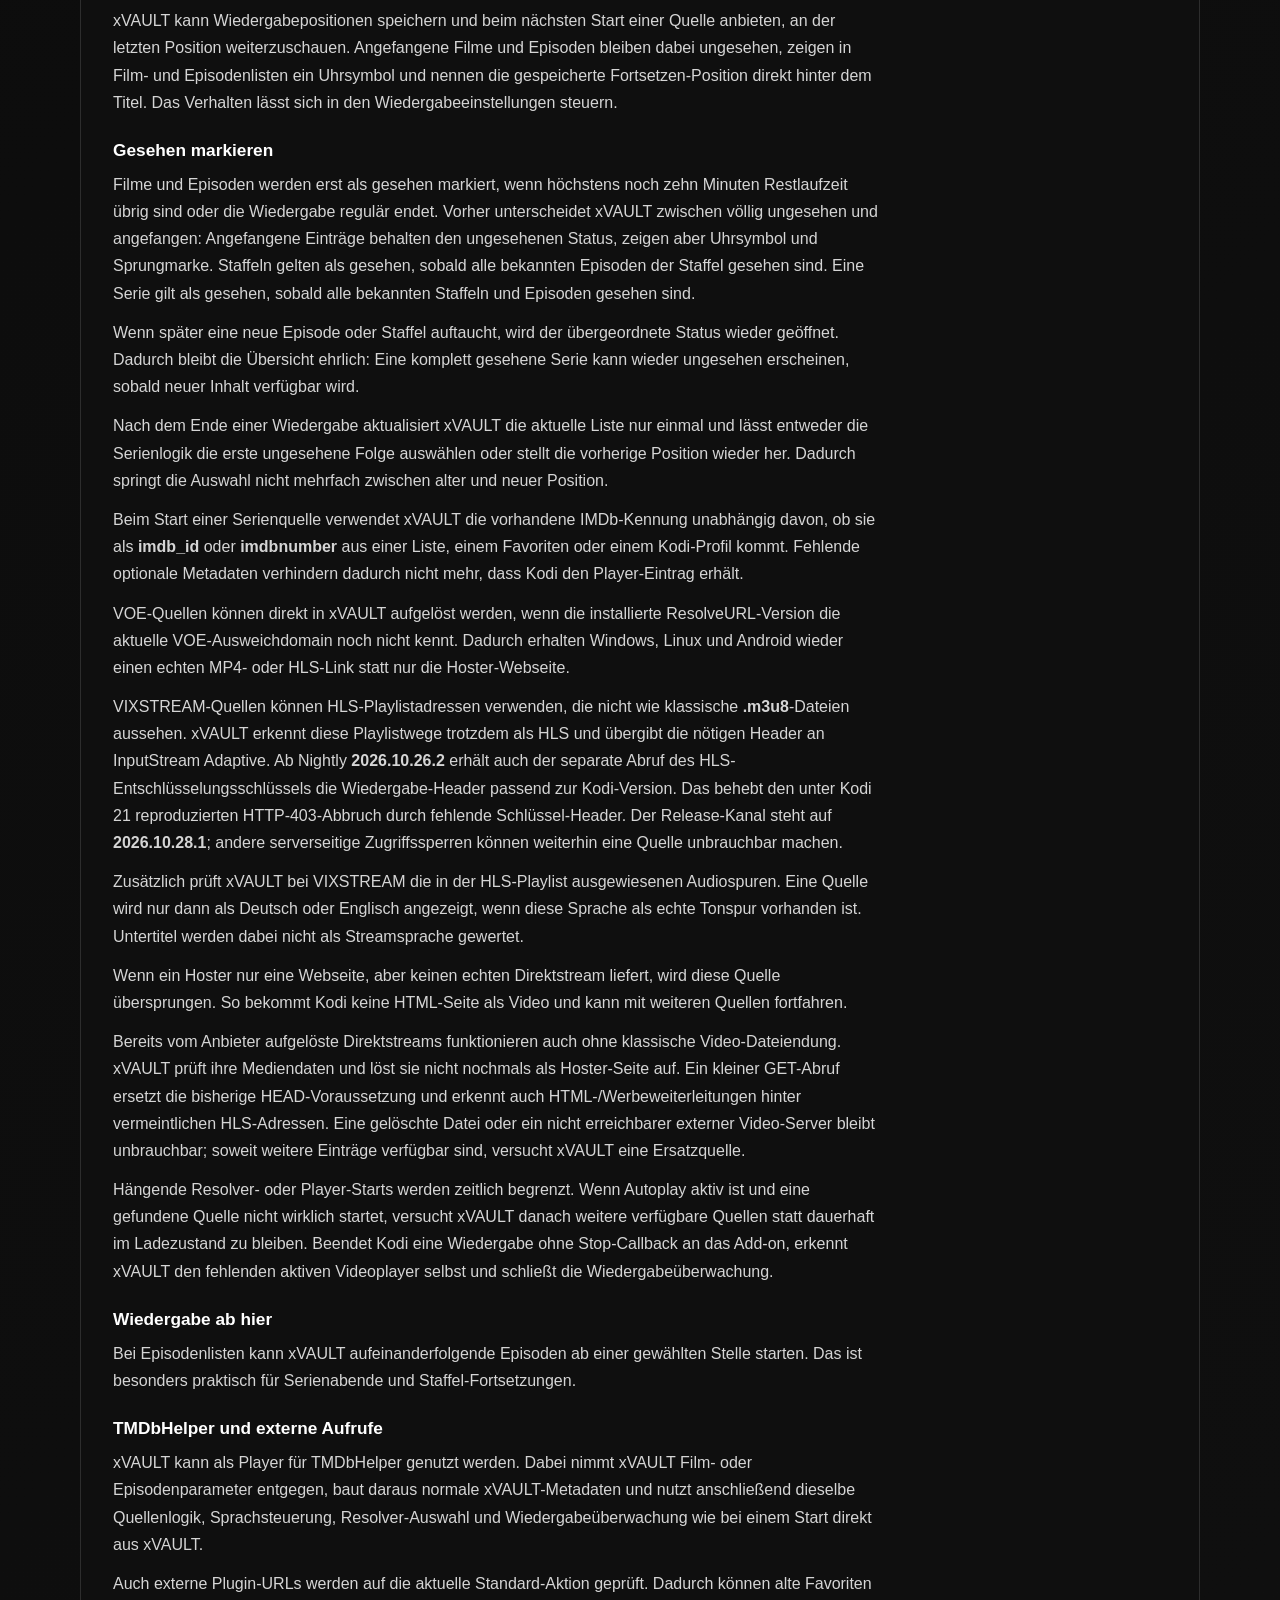
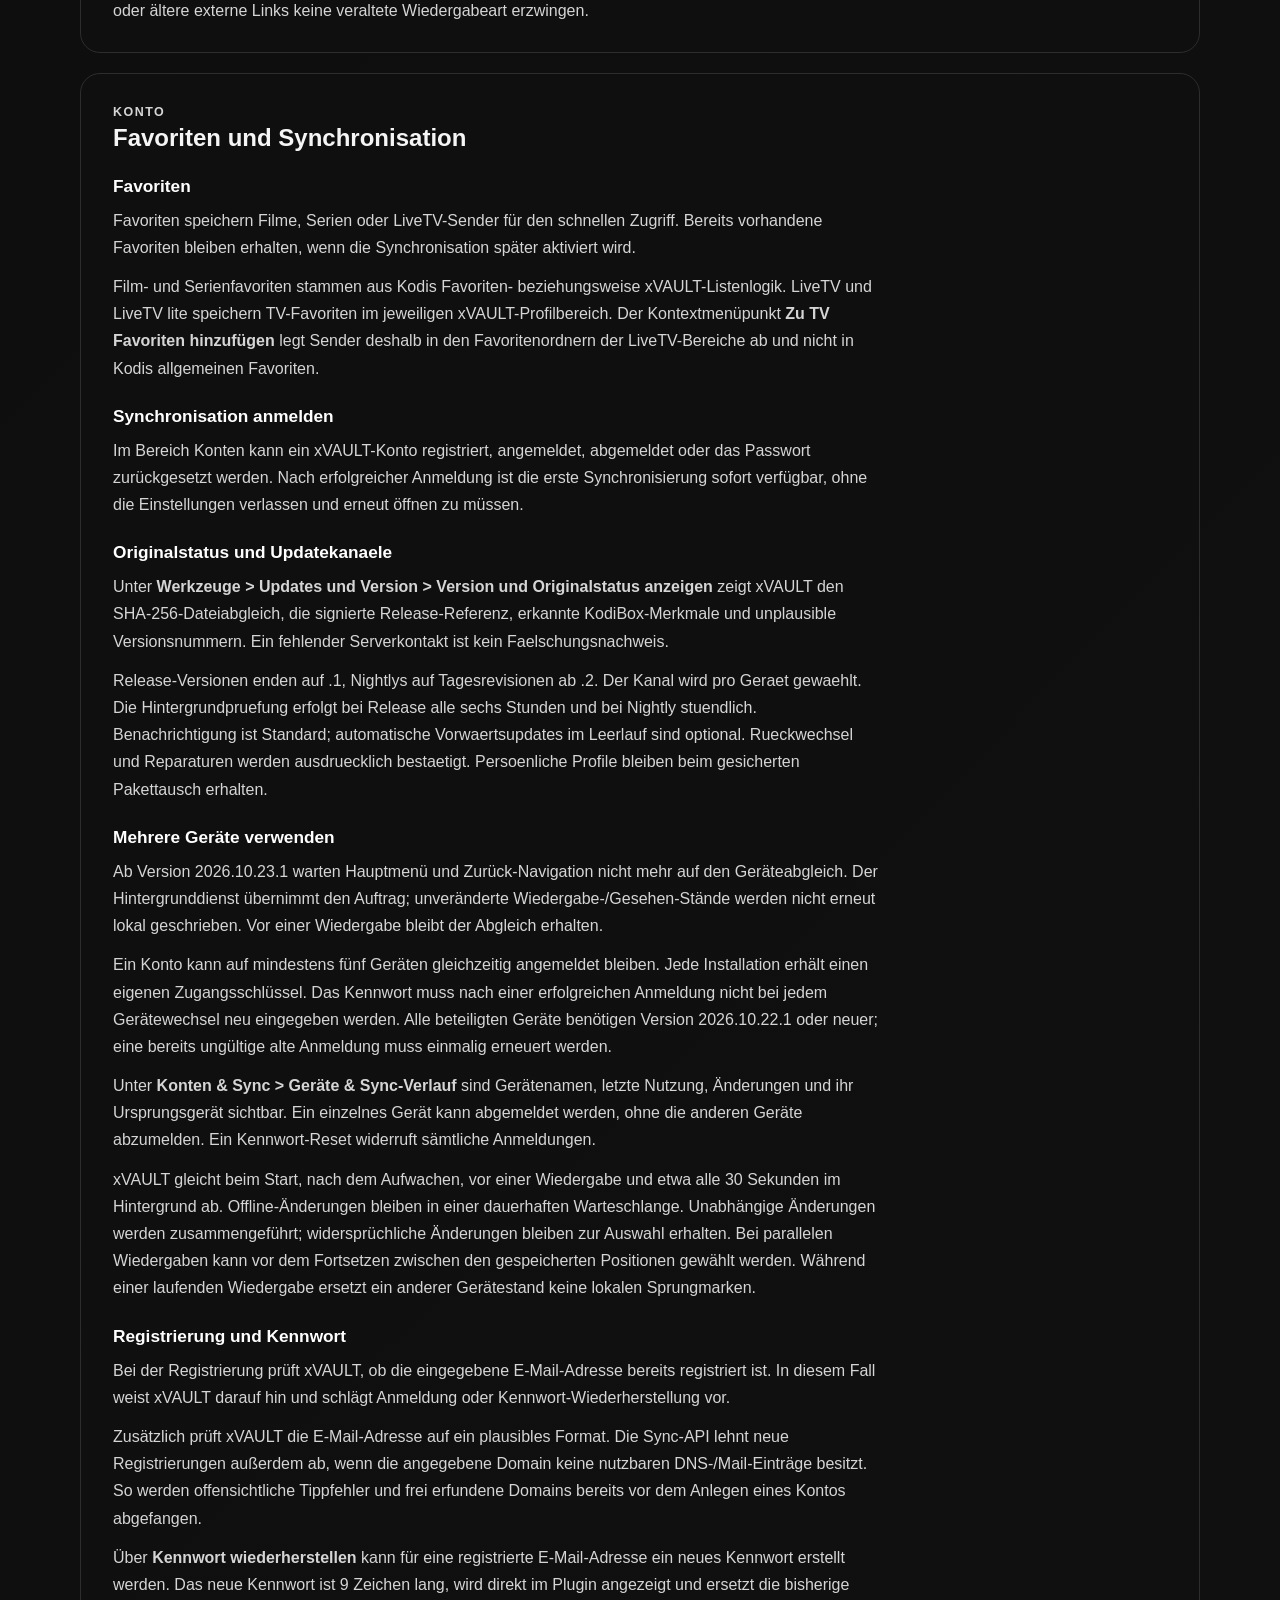
==== commit 2ef4046e: "Release 2026.11.17.1: promote tested Nightly 2026.11.16.5 and preserve nightly channel" ====
--- a/docs/handbuch/index.html
+++ b/docs/handbuch/index.html
@@ -282,7 +282,7 @@
         <h1>xVAULT Handbuch</h1>
         <p class="lead">Das Handbuch beschreibt Installation, Menüs, Suche, Quellen, Wiedergabe, LiveTV, Synchronisation, Trakt, Downloads, Untertitel, Werkzeuge und die wichtigsten Einstellungen des Kodi-Add-ons.</p>
         <div class="manual-actions">
-          <a class="download" href="../downloads/plugin.video.xvault-2026.11.01.1.zip" download data-umami-event="Handbuch Add-on ZIP heruntergeladen">Add-on herunterladen</a>
+          <a class="download" href="../downloads/plugin.video.xvault-2026.11.17.1.zip" download data-umami-event="Handbuch Add-on ZIP heruntergeladen">Add-on herunterladen</a>
           <a class="secondary-download" href="../repository.xvault.zip" download data-umami-event="Handbuch Repository ZIP heruntergeladen">Repository-ZIP</a>
           <a class="plain-link" href="../" data-umami-event="Handbuch Startseite geöffnet">Zur Startseite</a>
         </div>
@@ -350,7 +350,7 @@
         <li>Die aktuelle ZIP-Datei von der <a class="plain-link" href="../" data-umami-event="Handbuch Startseite geöffnet">xVAULT-Startseite</a> herunterladen.</li>
         <li>In Kodi <strong>Add-ons</strong> öffnen.</li>
         <li><strong>Aus ZIP-Datei installieren</strong> auswählen.</li>
-        <li>Die Datei <strong>plugin.video.xvault-2026.11.01.1.zip</strong> auswählen.</li>
+        <li>Die Datei <strong>plugin.video.xvault-2026.11.17.1.zip</strong> auswählen.</li>
         <li>xVAULT starten und die Erststart-Hinweise lesen.</li>
       </ol>
       <h3>Installation per Repository-ZIP</h3>
@@ -963,7 +963,7 @@
     <footer class="manual-footer">
       <a class="plain-link" href="../" data-umami-event="Handbuch Startseite geöffnet">Zur xVAULT-Startseite</a>
       <a class="plain-link" href="https://github.com/mojomedia1812/xVAULT" data-umami-event="Handbuch GitHub Repo geöffnet">Quellcode auf GitHub</a>
-      <span>Handbuch zu xVAULT 2026.11.01.1</span>
+      <span>Handbuch zu xVAULT 2026.11.17.1</span>
     </footer>
   </main>
 </body>
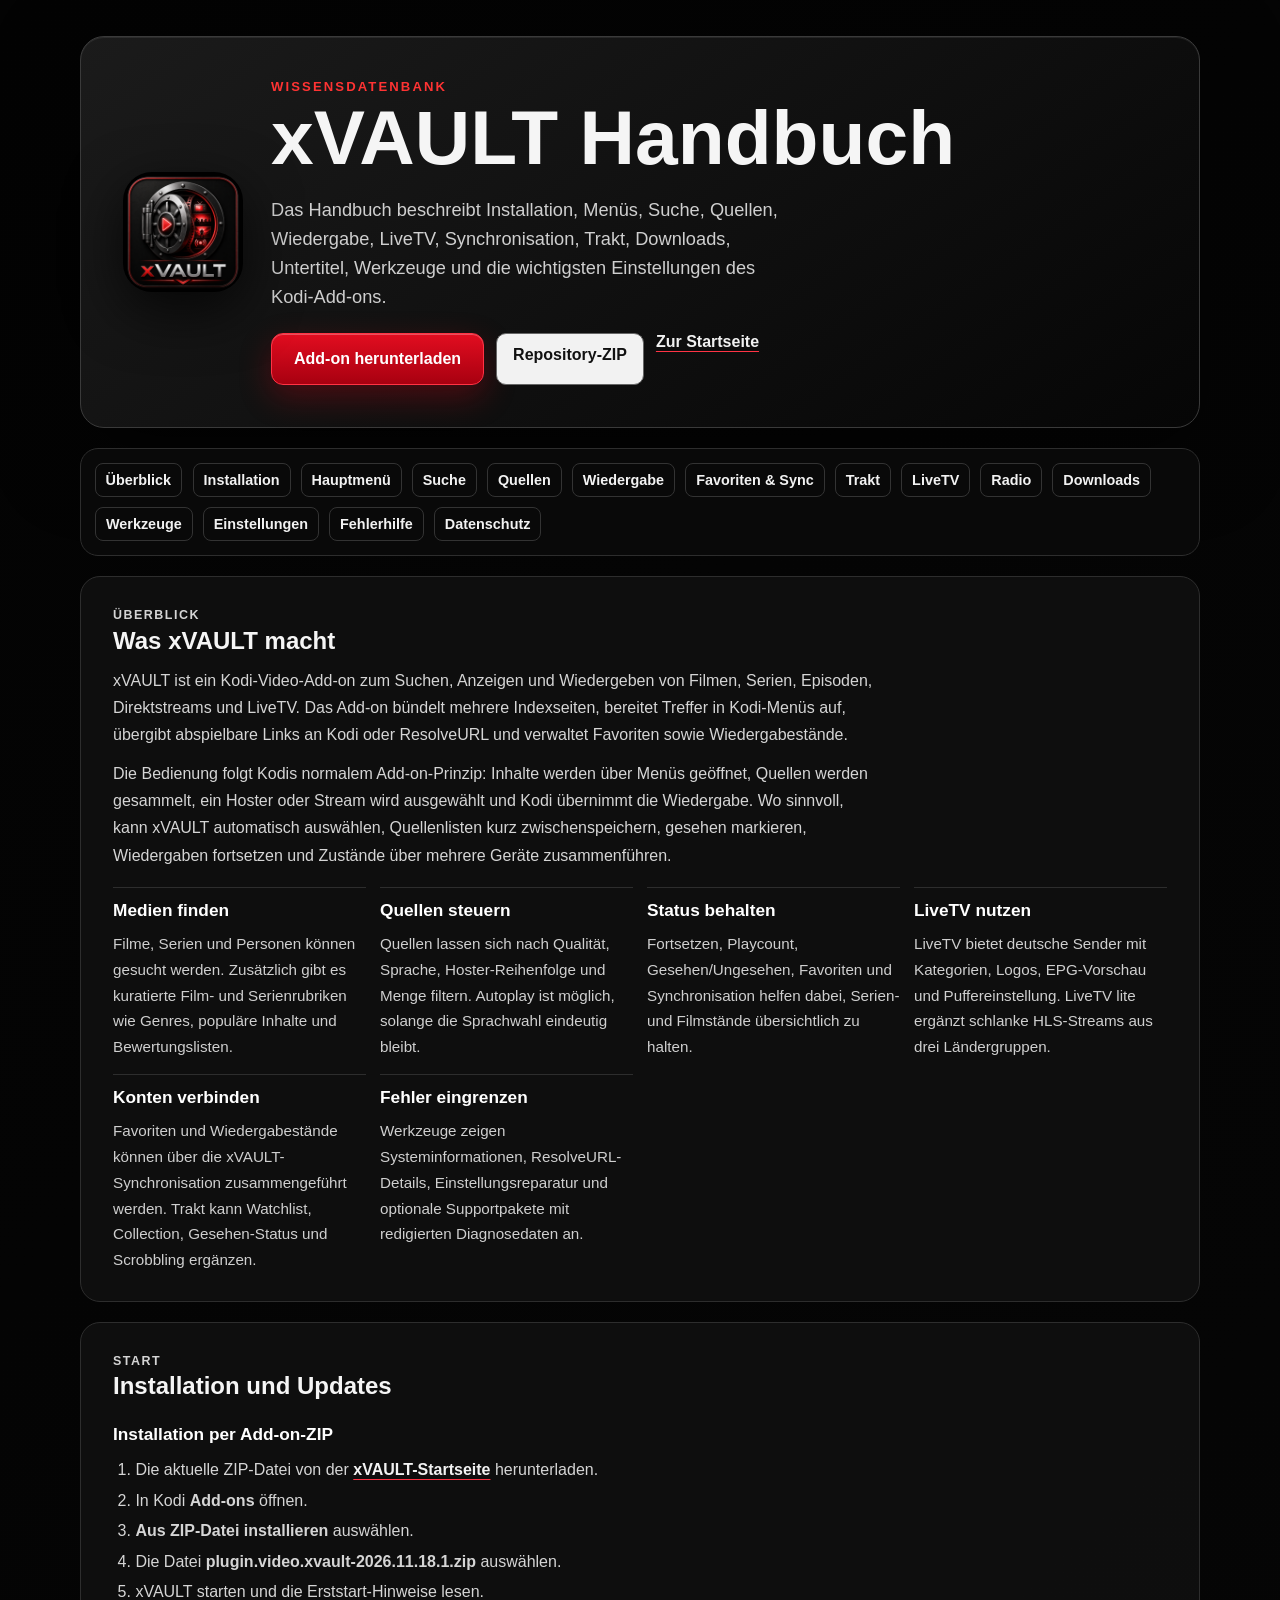
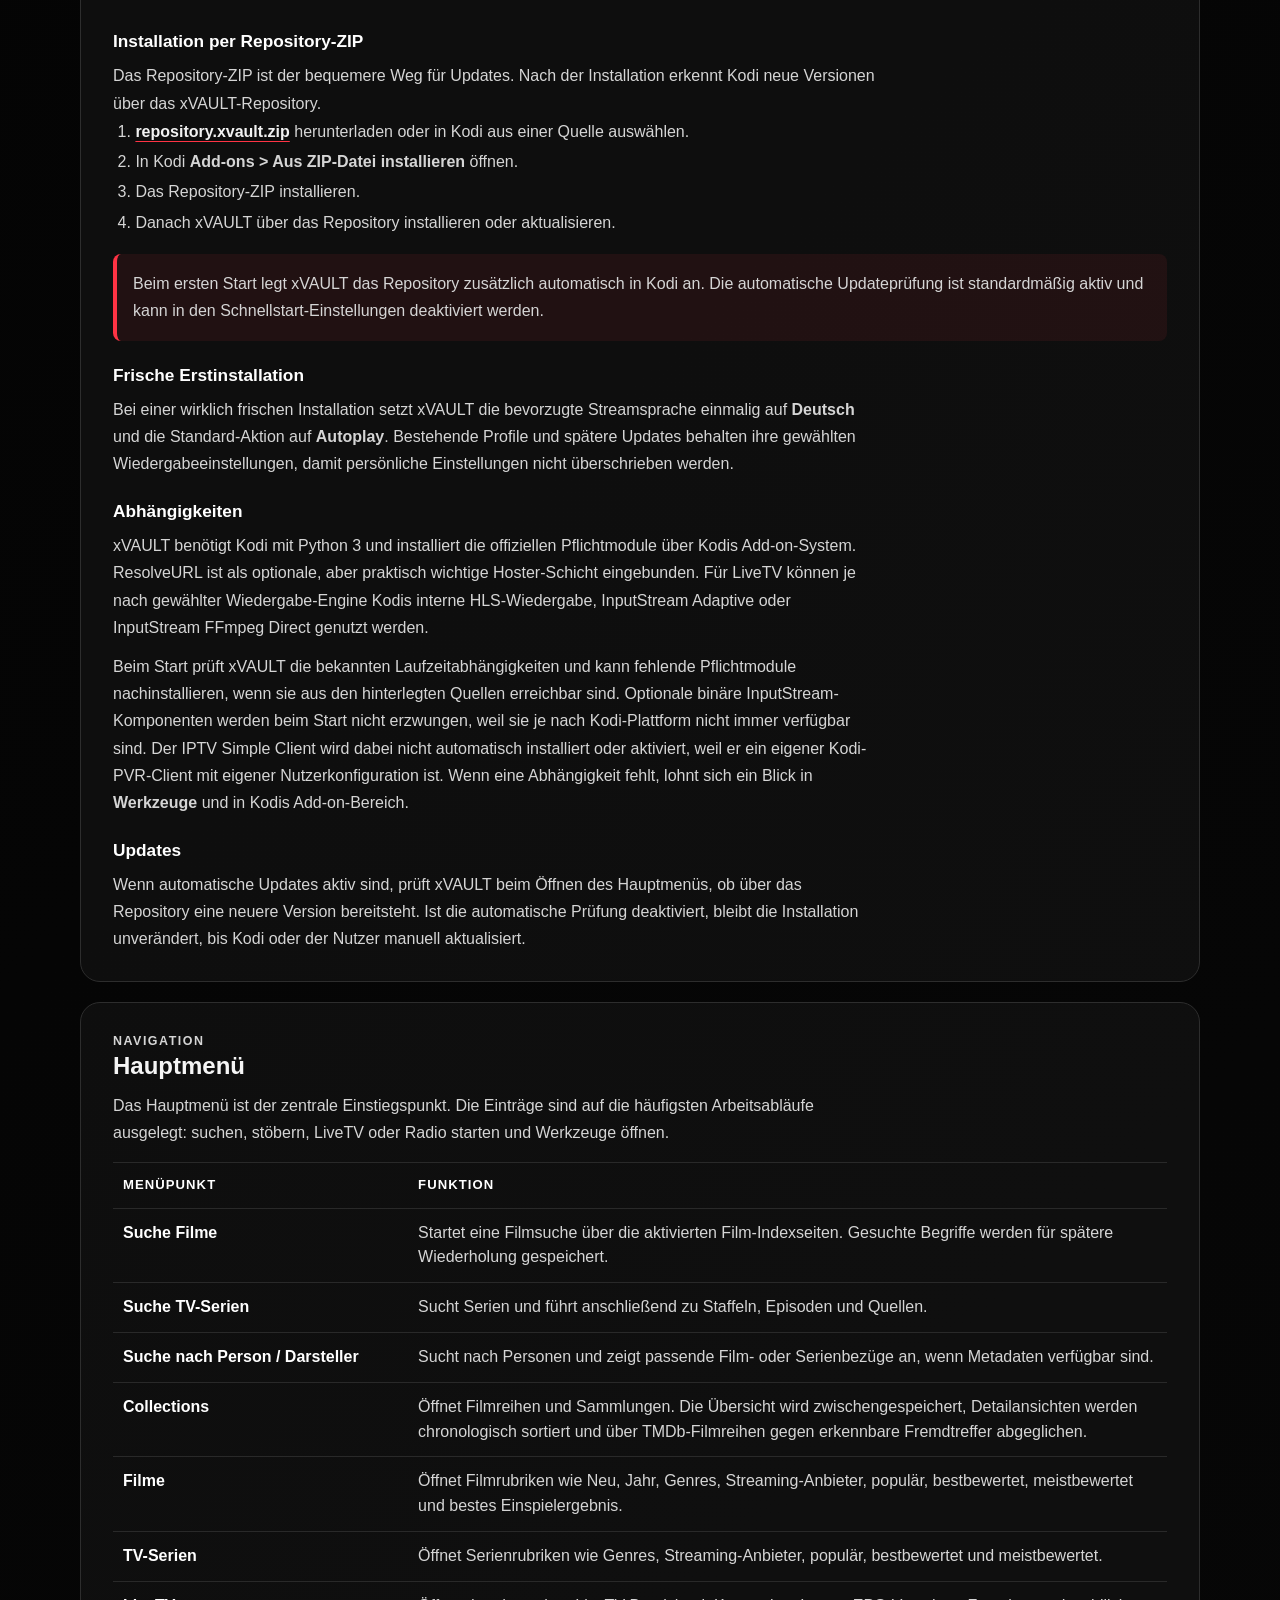
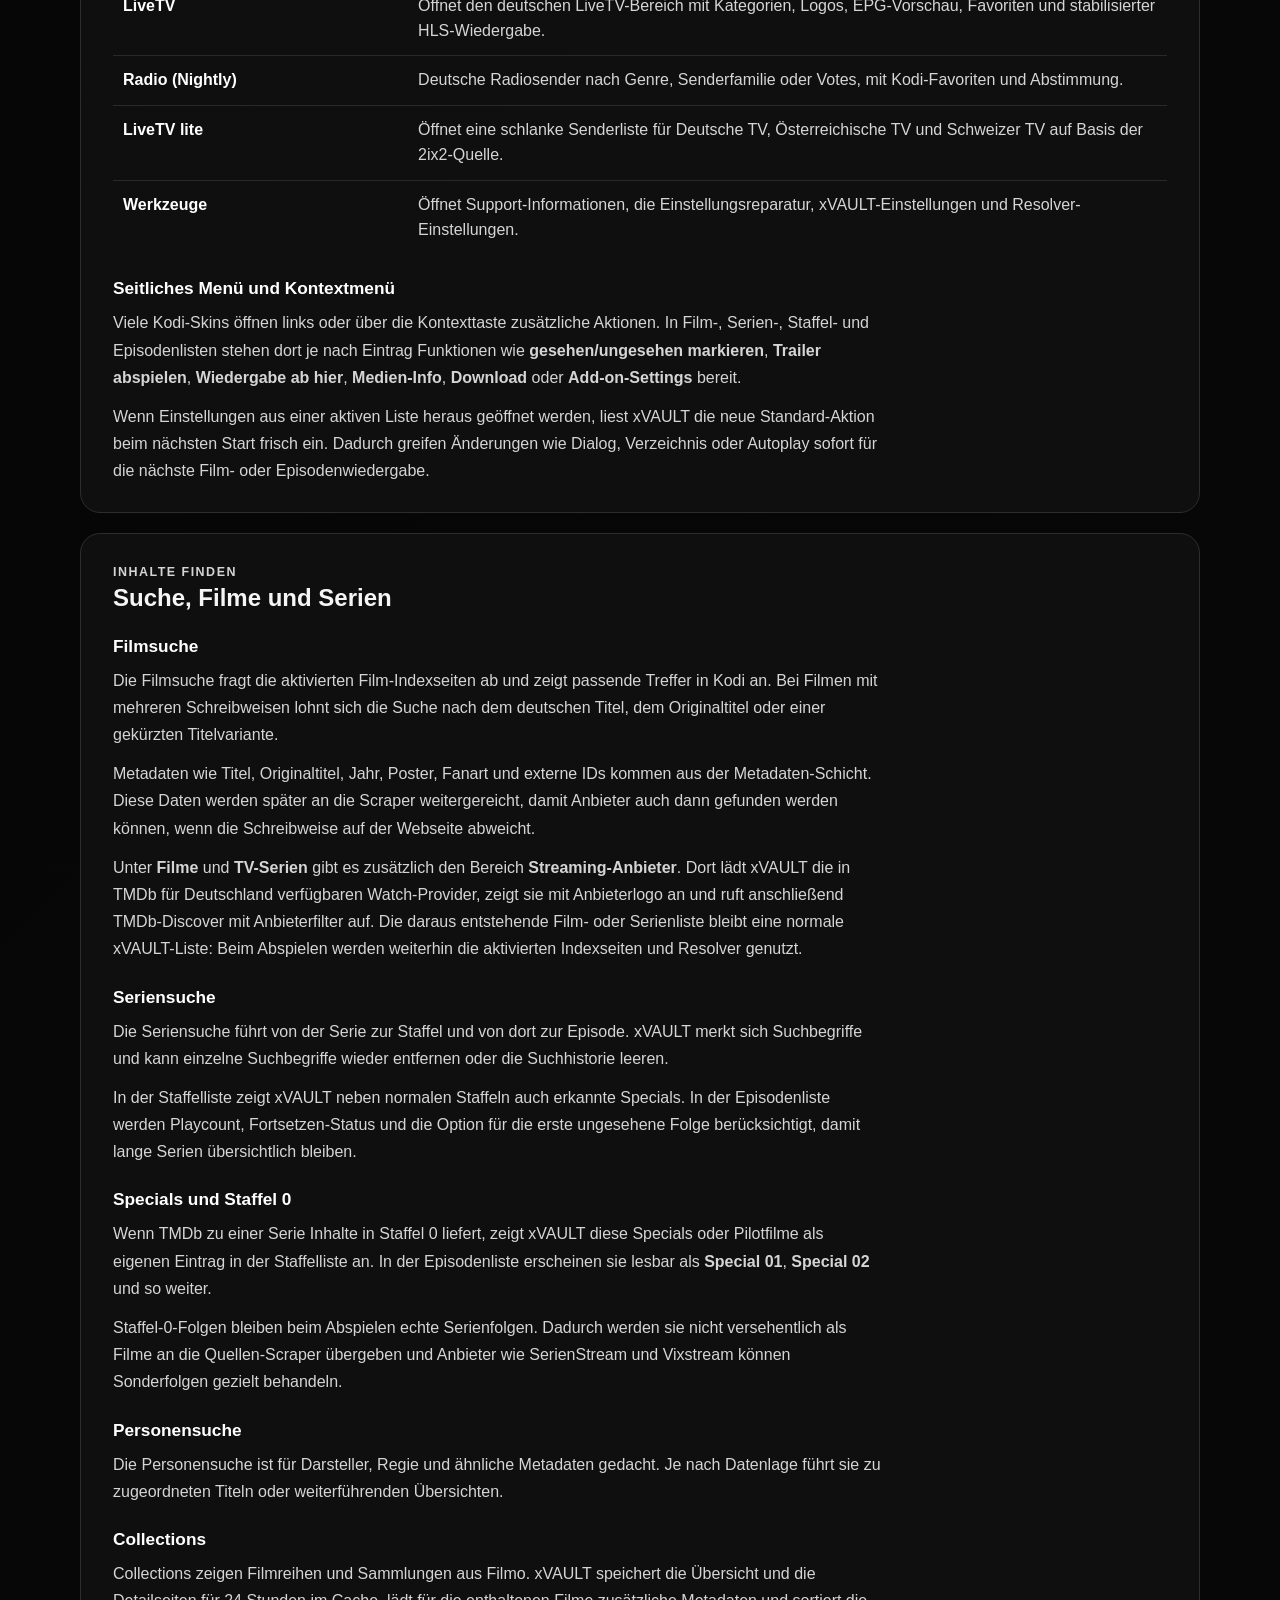
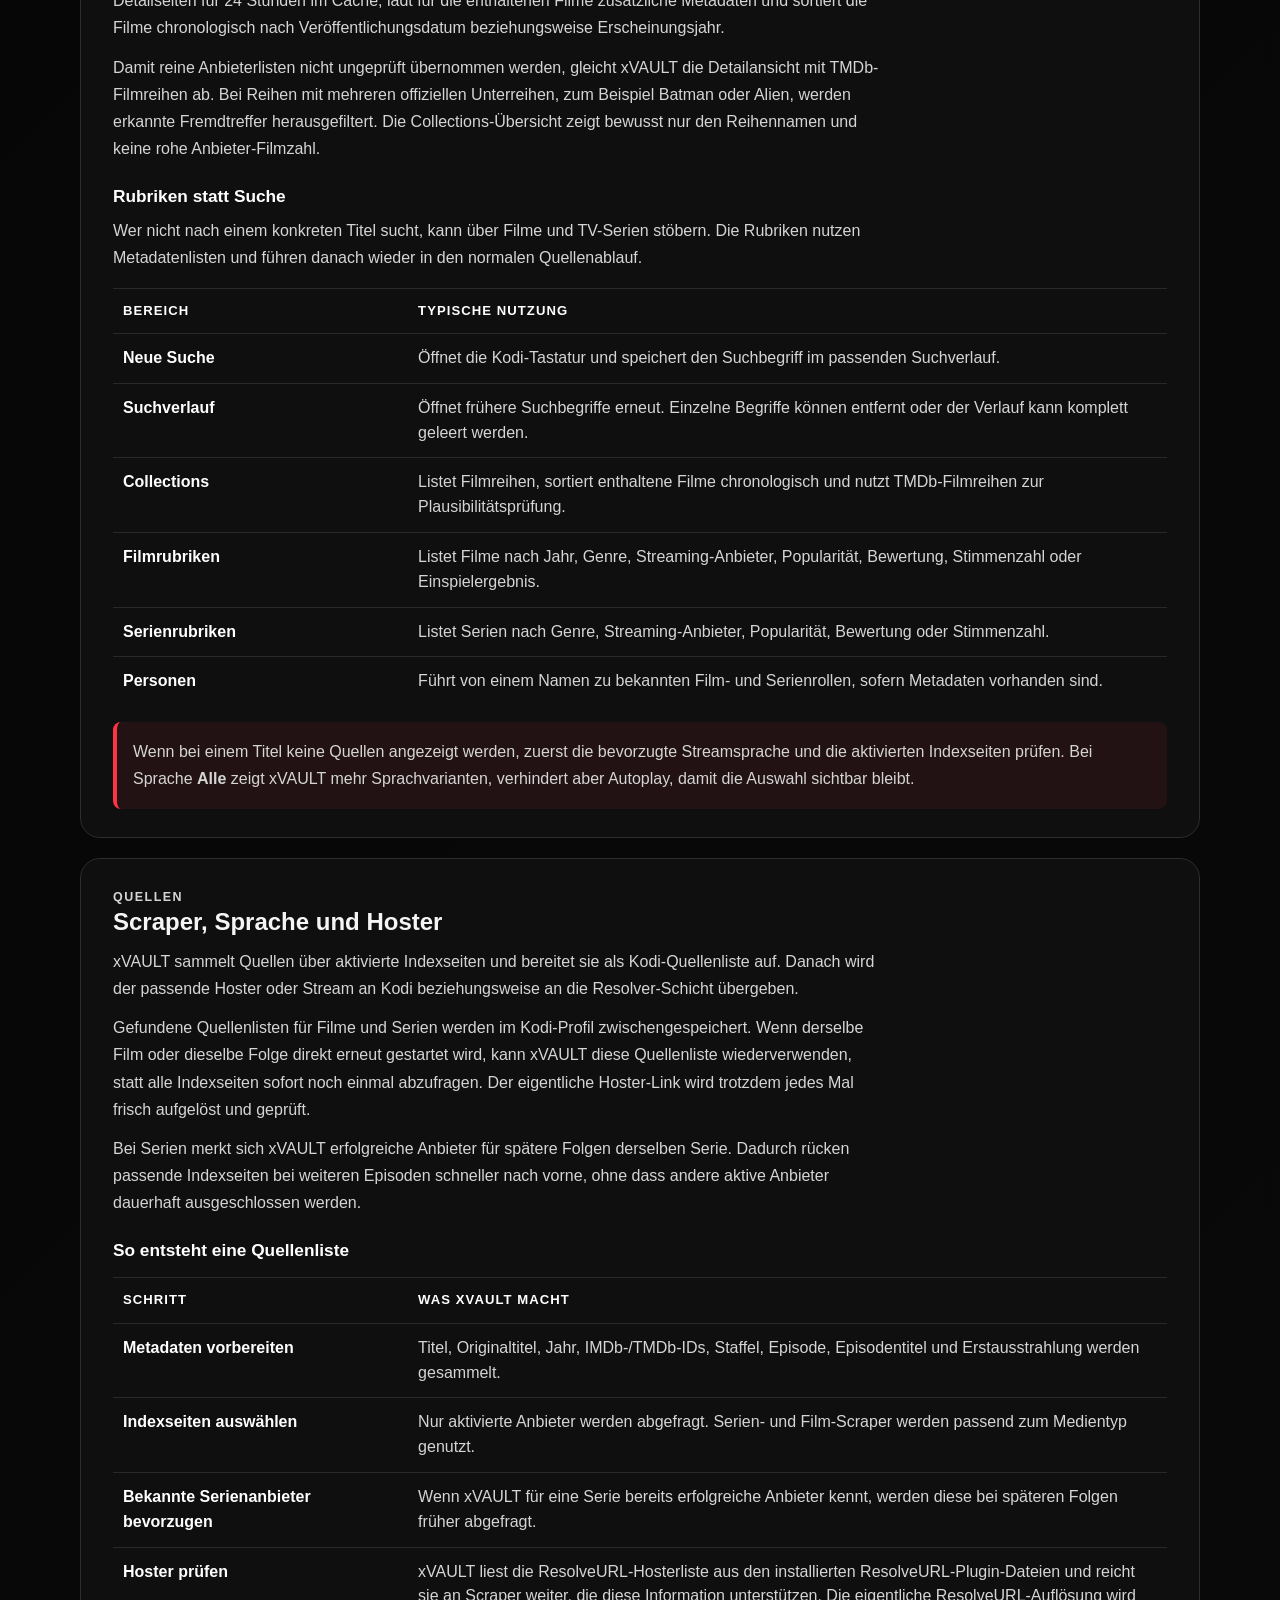
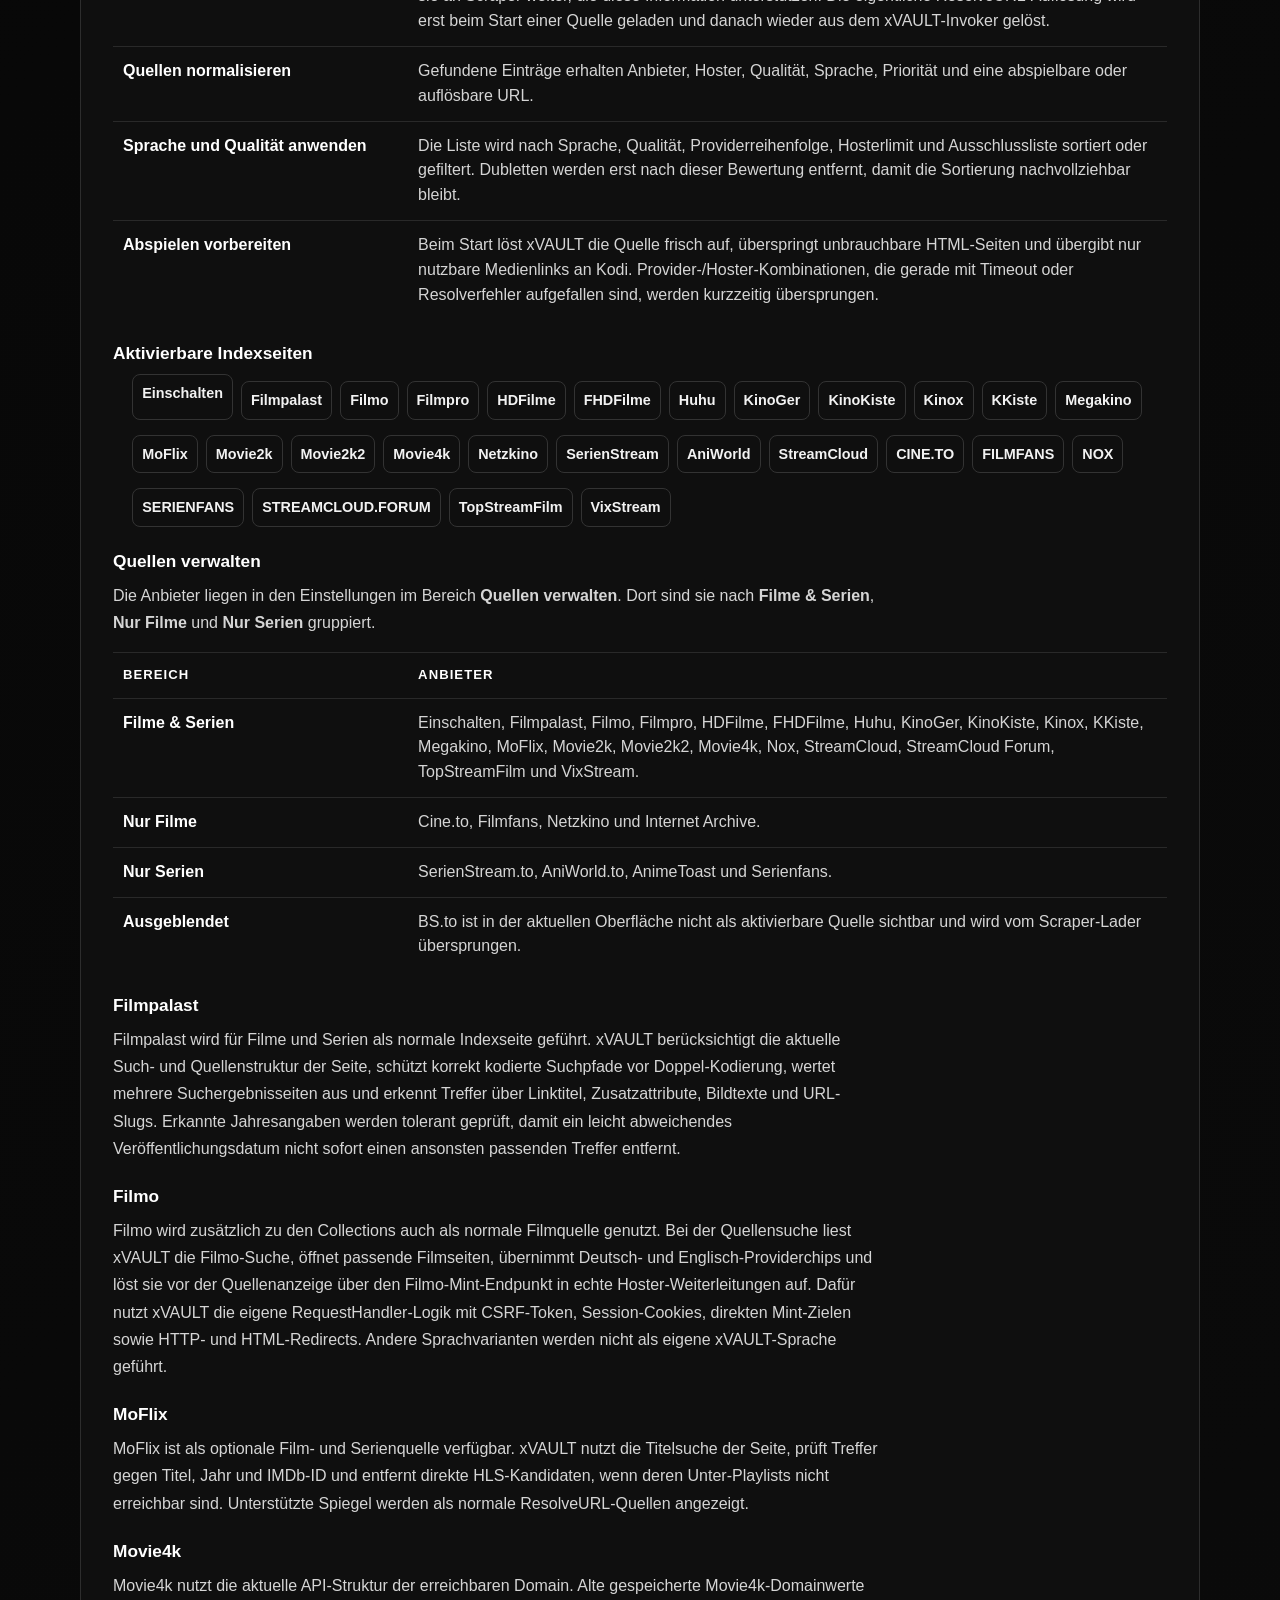
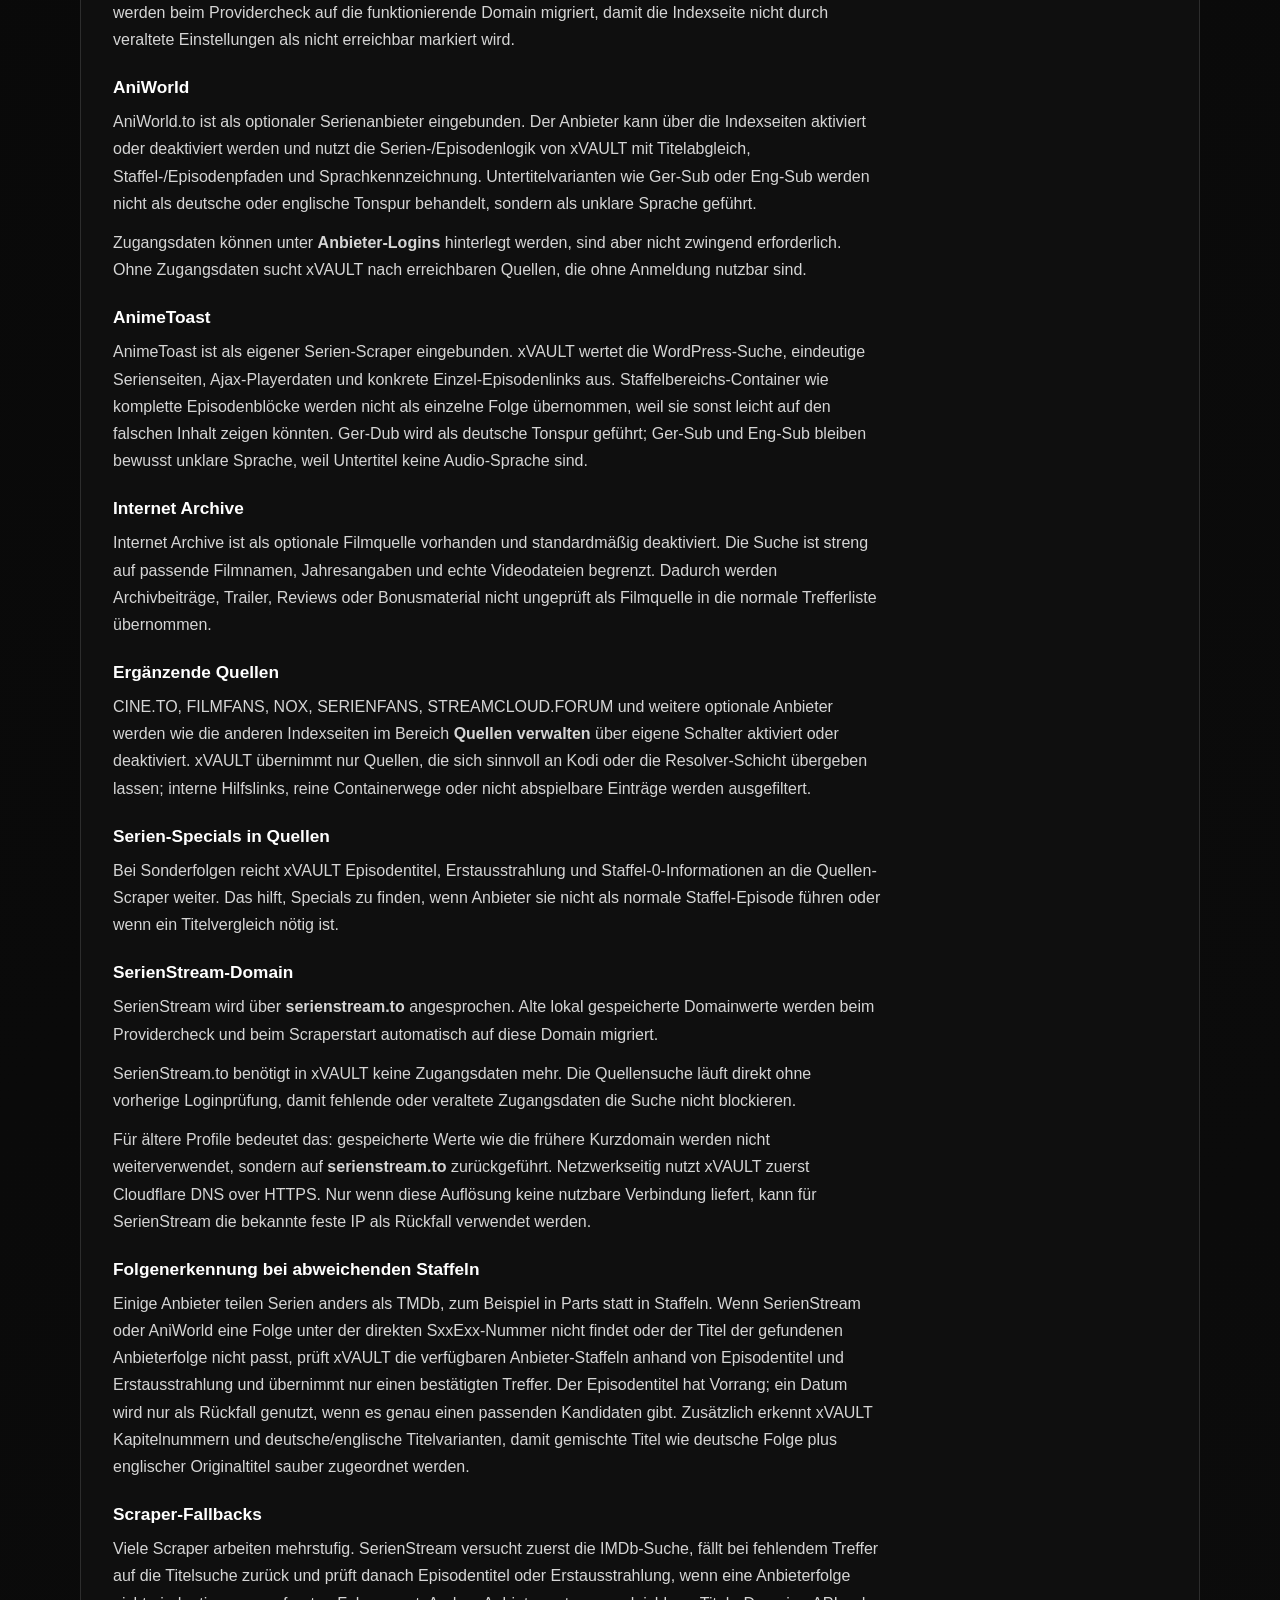
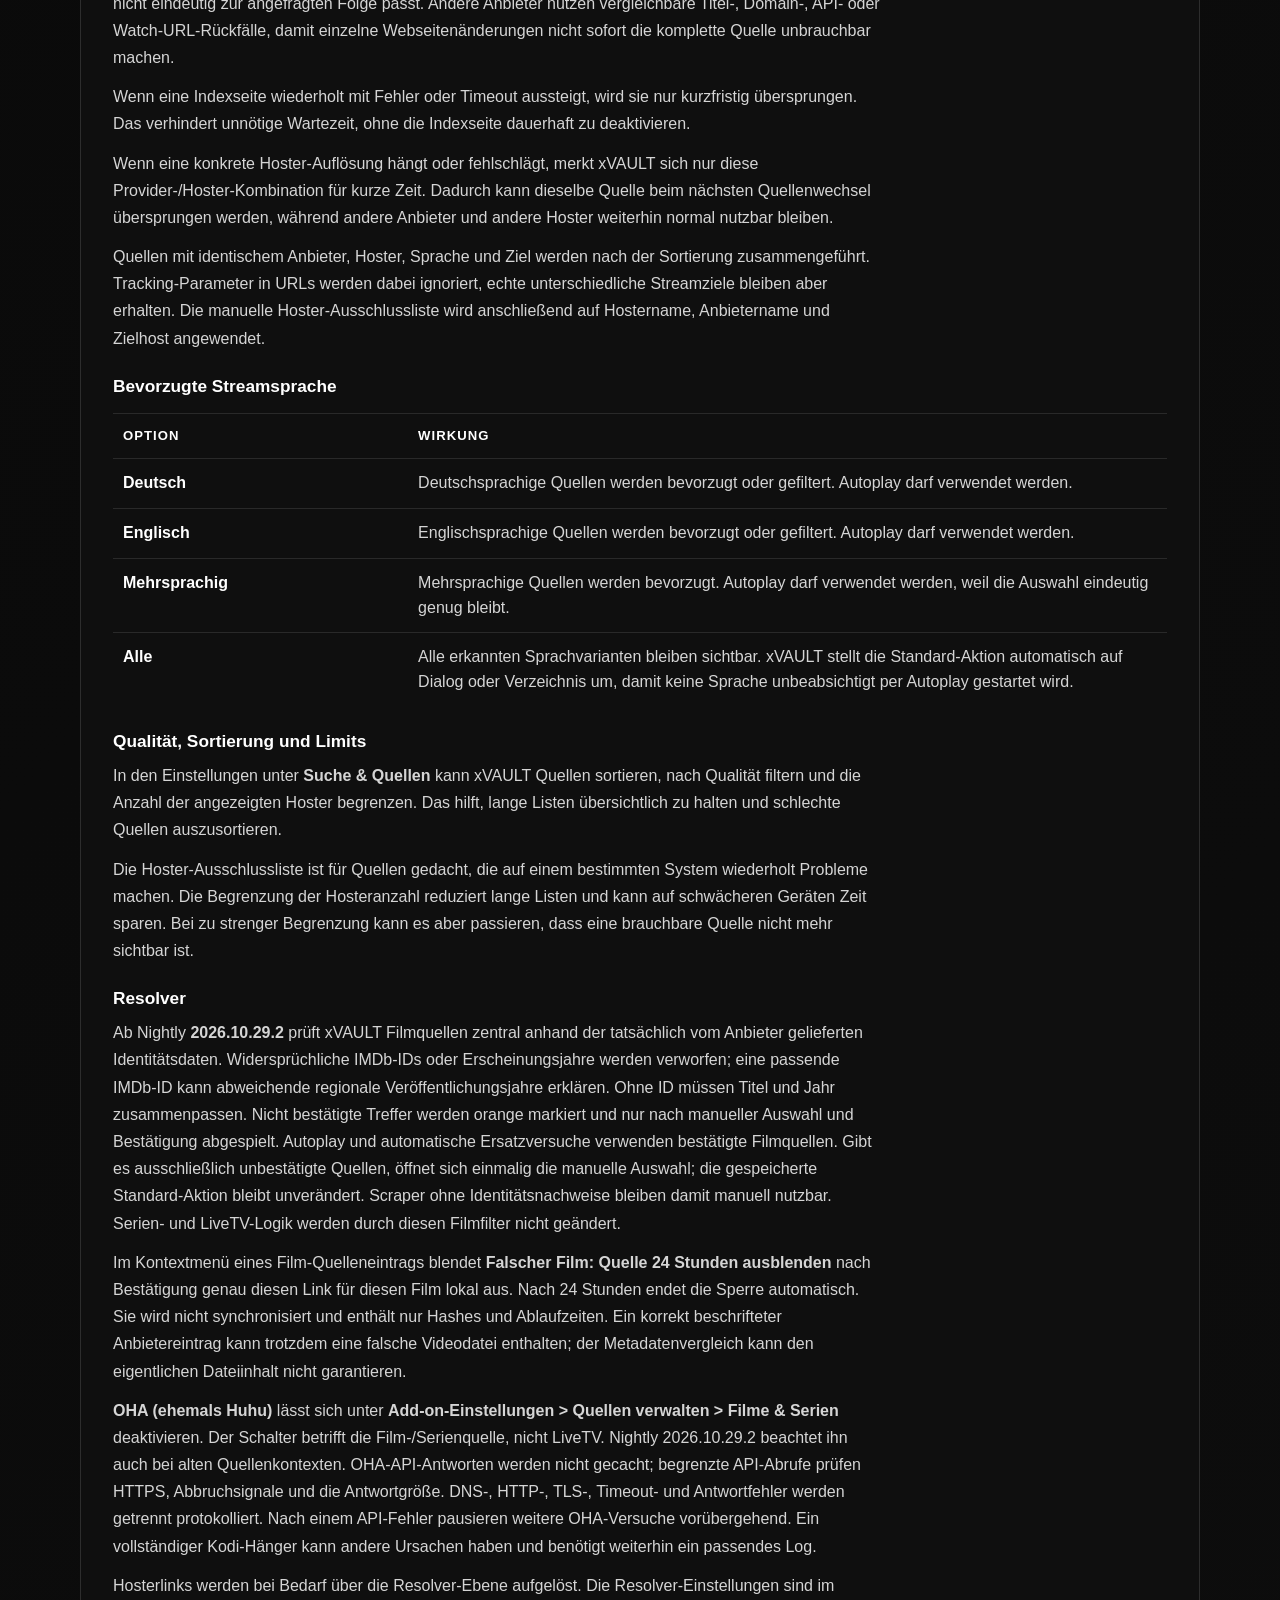
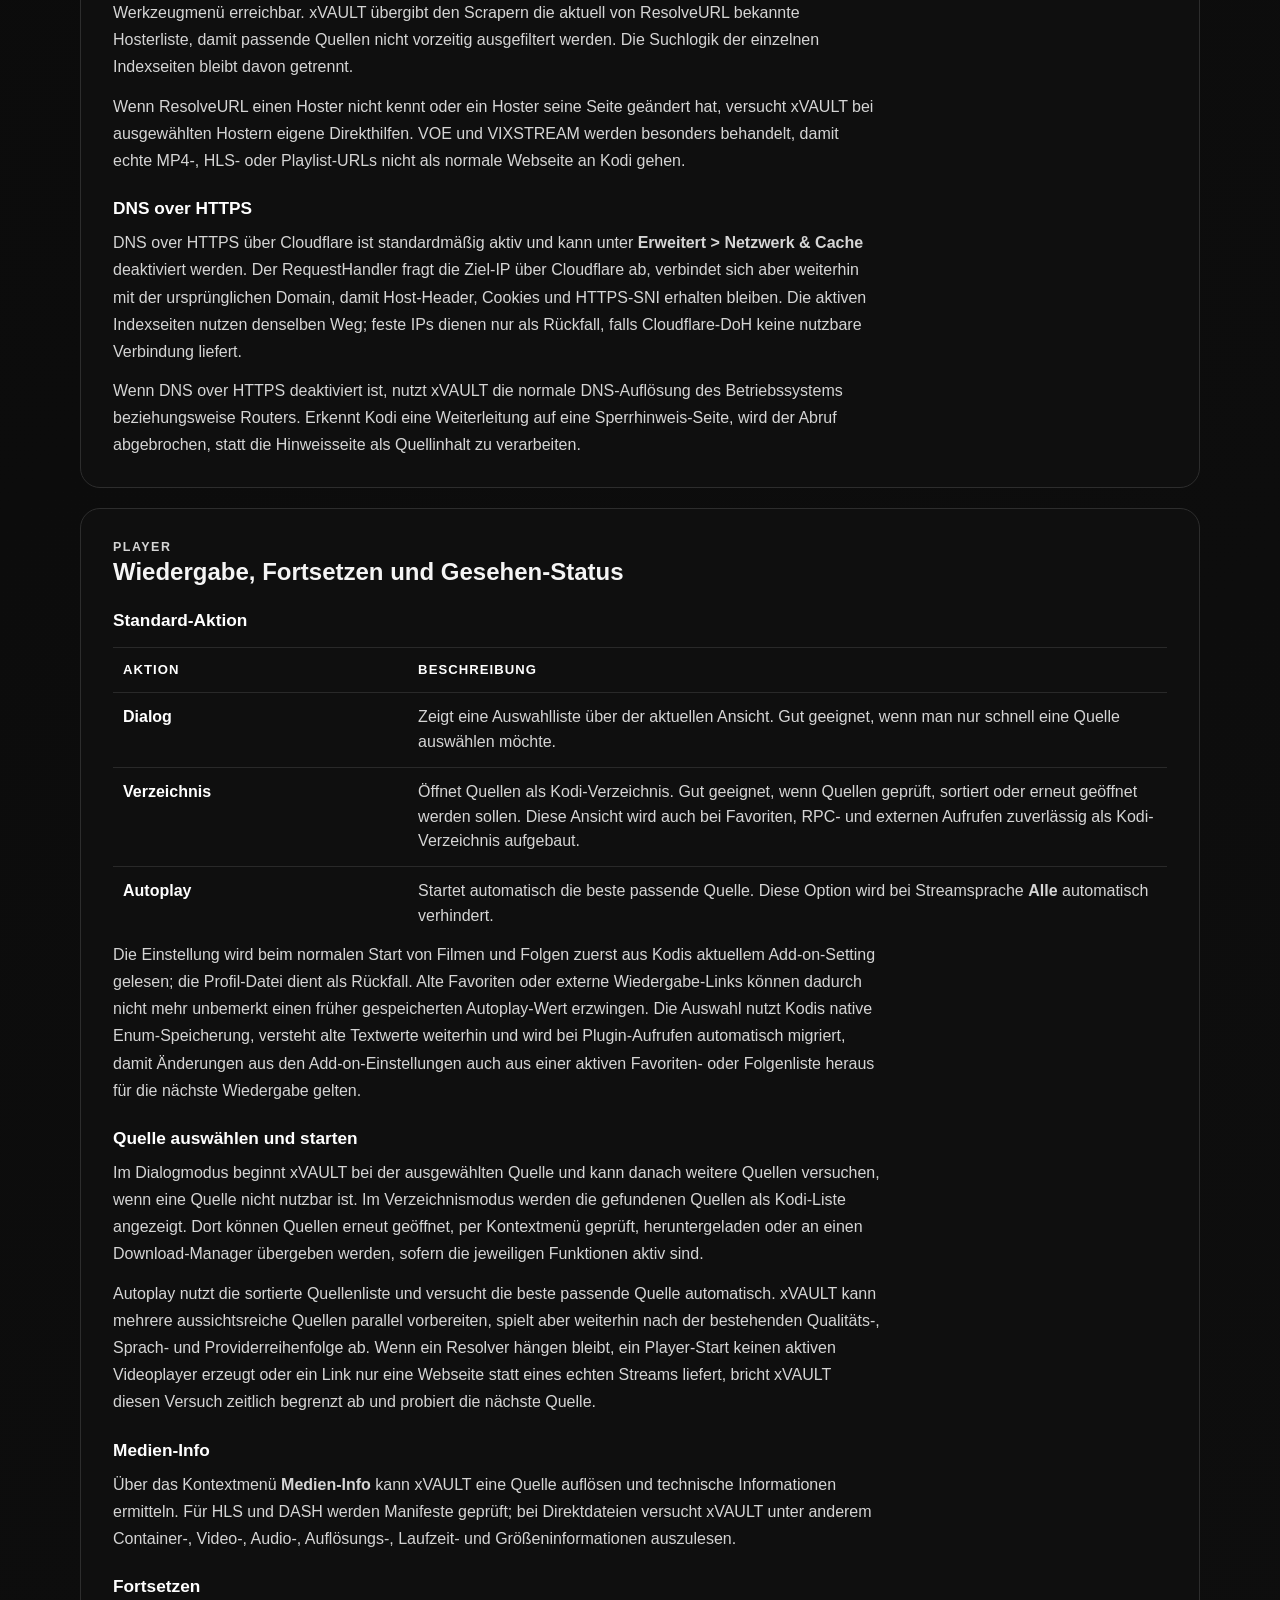
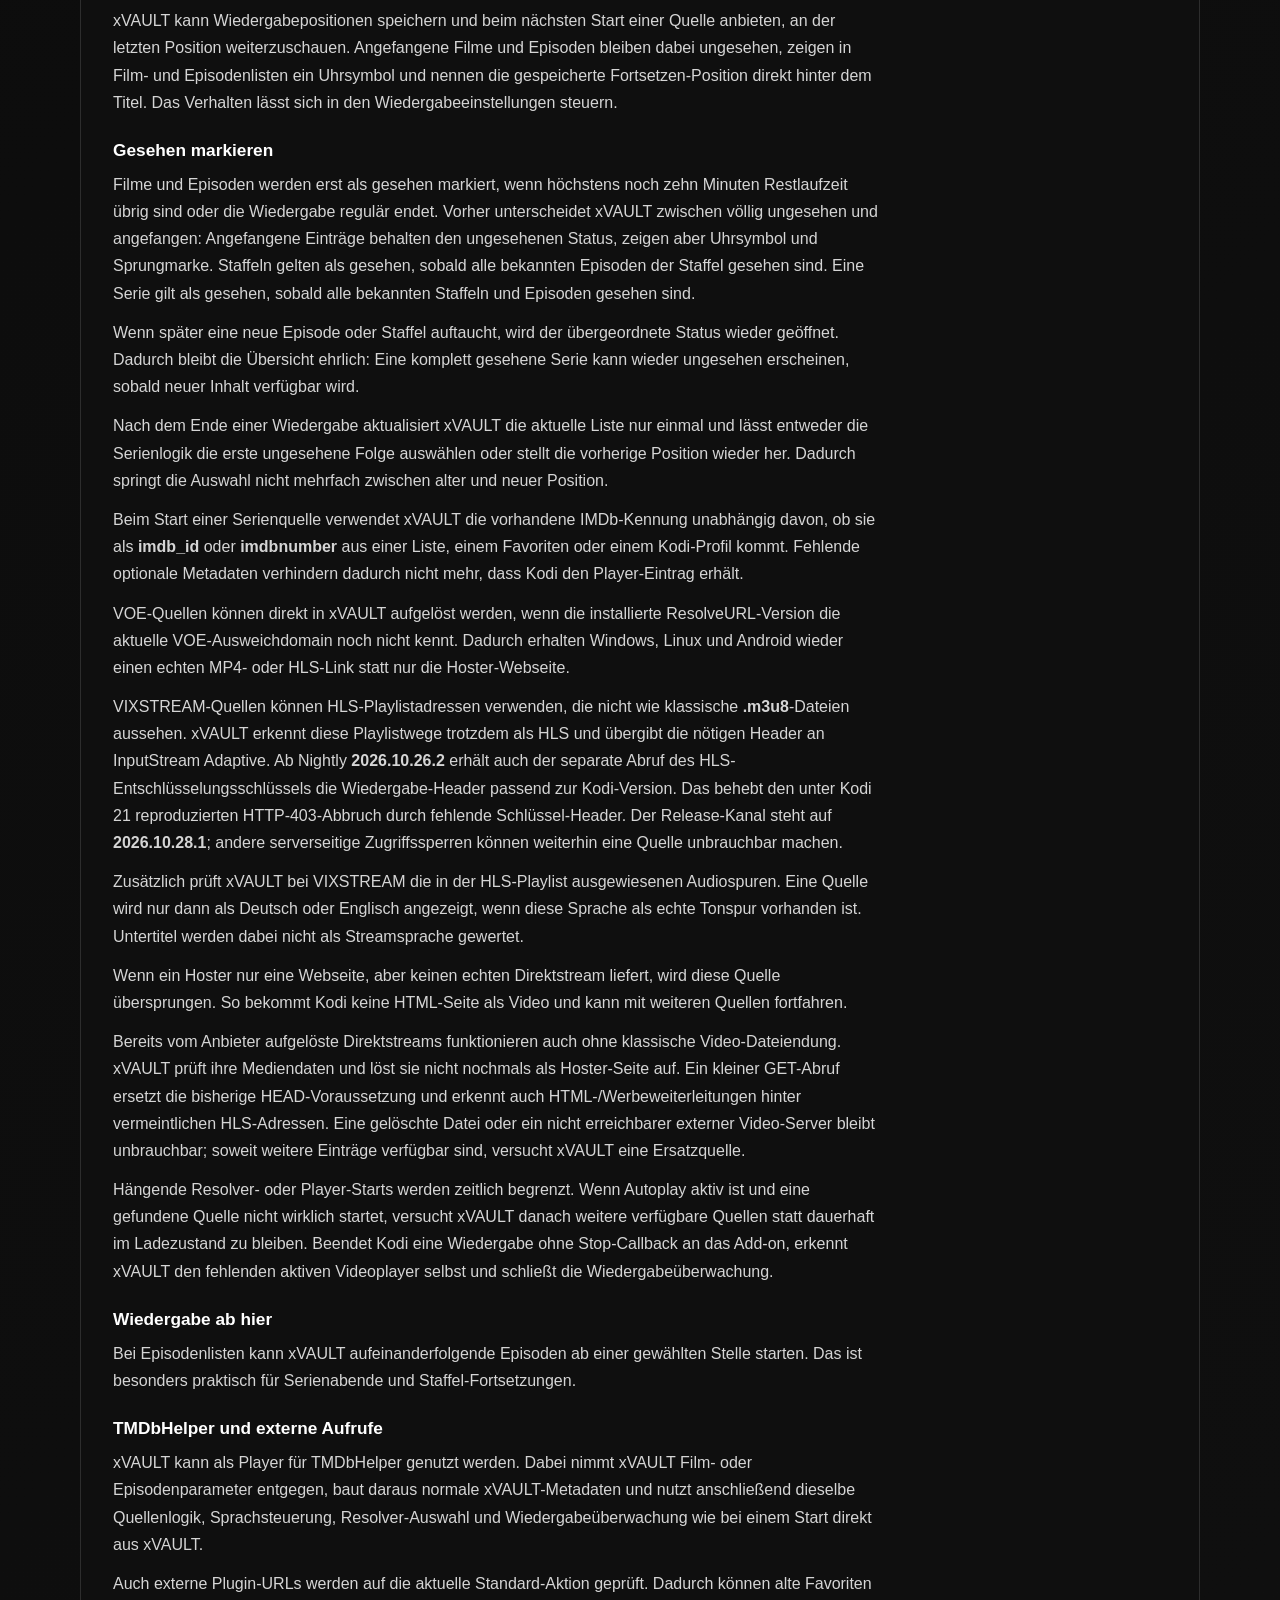
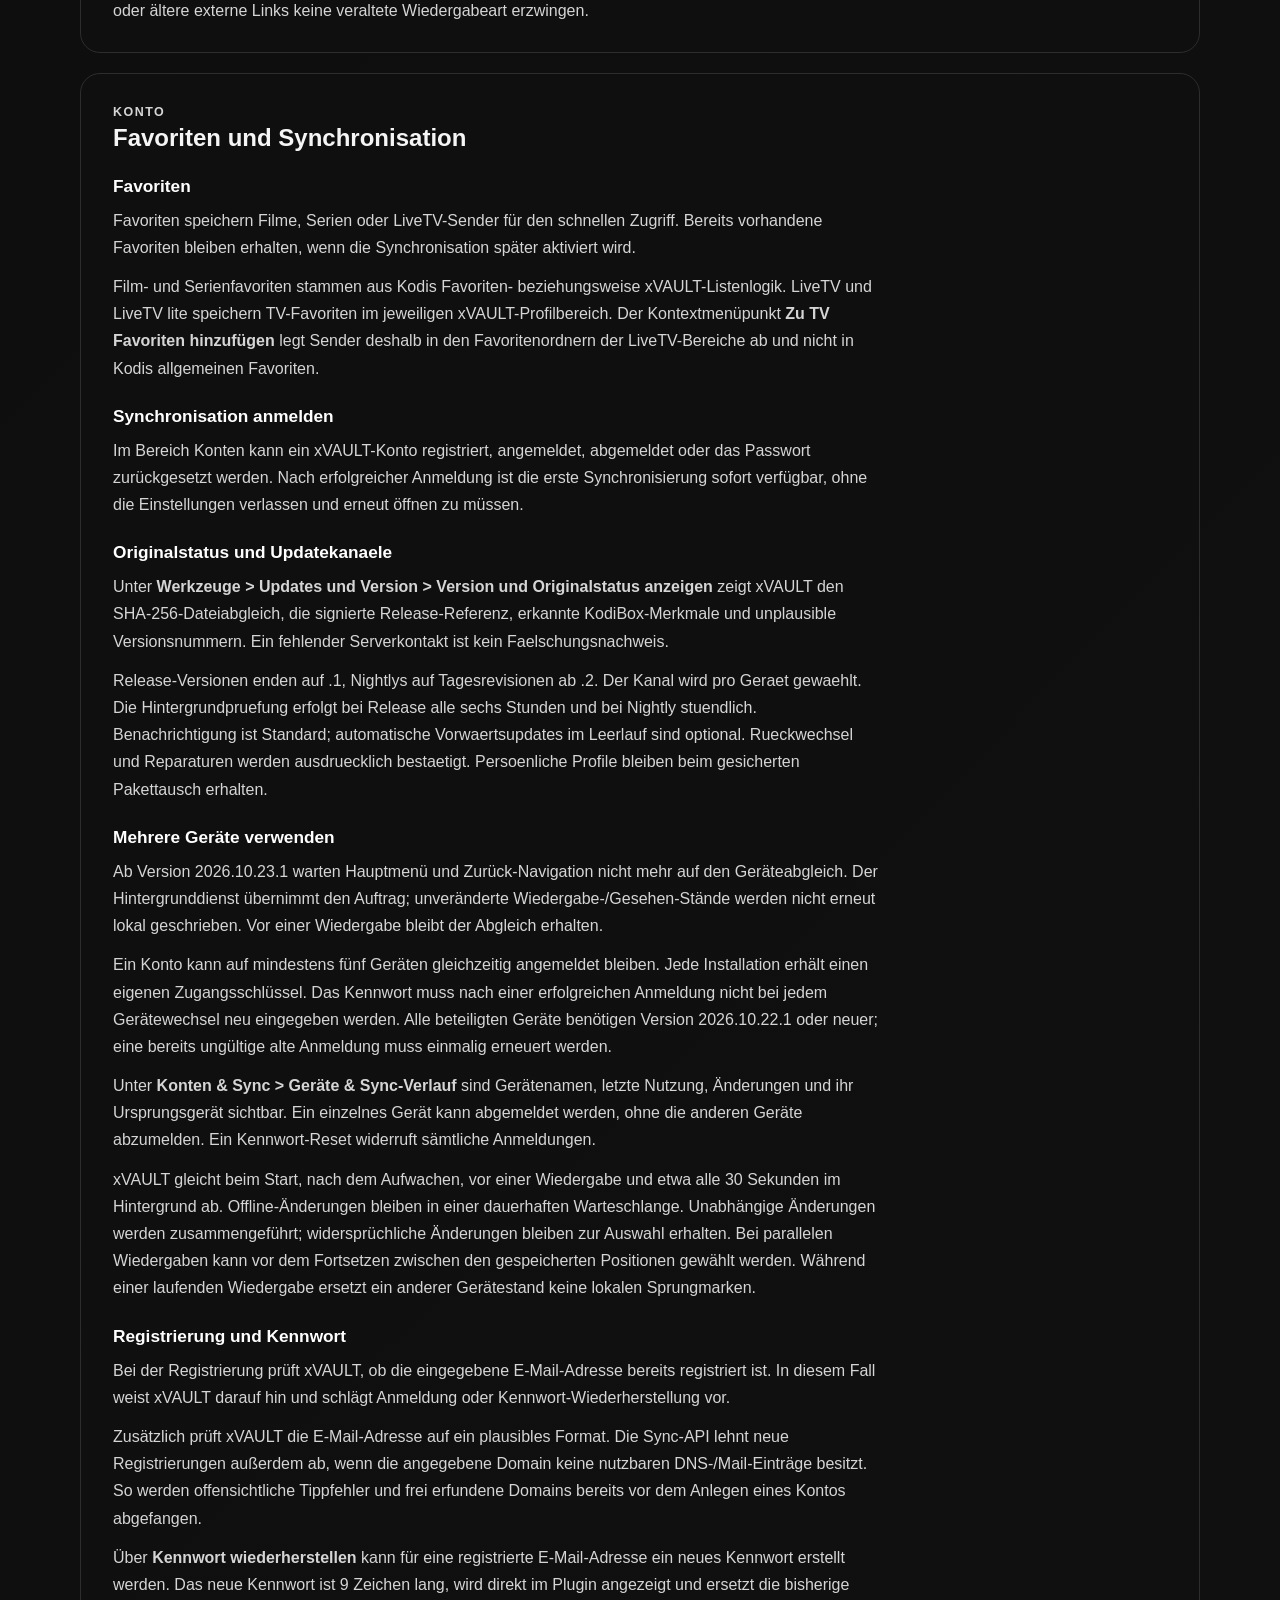
==== commit 44b896a5: "Release 2026.11.18.1: promote tested Nightly 2026.11.17.5 and preserve nightly channel" ====
--- a/docs/handbuch/index.html
+++ b/docs/handbuch/index.html
@@ -282,7 +282,7 @@
         <h1>xVAULT Handbuch</h1>
         <p class="lead">Das Handbuch beschreibt Installation, Menüs, Suche, Quellen, Wiedergabe, LiveTV, Synchronisation, Trakt, Downloads, Untertitel, Werkzeuge und die wichtigsten Einstellungen des Kodi-Add-ons.</p>
         <div class="manual-actions">
-          <a class="download" href="../downloads/plugin.video.xvault-2026.11.17.1.zip" download data-umami-event="Handbuch Add-on ZIP heruntergeladen">Add-on herunterladen</a>
+          <a class="download" href="../downloads/plugin.video.xvault-2026.11.18.1.zip" download data-umami-event="Handbuch Add-on ZIP heruntergeladen">Add-on herunterladen</a>
           <a class="secondary-download" href="../repository.xvault.zip" download data-umami-event="Handbuch Repository ZIP heruntergeladen">Repository-ZIP</a>
           <a class="plain-link" href="../" data-umami-event="Handbuch Startseite geöffnet">Zur Startseite</a>
         </div>
@@ -350,7 +350,7 @@
         <li>Die aktuelle ZIP-Datei von der <a class="plain-link" href="../" data-umami-event="Handbuch Startseite geöffnet">xVAULT-Startseite</a> herunterladen.</li>
         <li>In Kodi <strong>Add-ons</strong> öffnen.</li>
         <li><strong>Aus ZIP-Datei installieren</strong> auswählen.</li>
-        <li>Die Datei <strong>plugin.video.xvault-2026.11.17.1.zip</strong> auswählen.</li>
+        <li>Die Datei <strong>plugin.video.xvault-2026.11.18.1.zip</strong> auswählen.</li>
         <li>xVAULT starten und die Erststart-Hinweise lesen.</li>
       </ol>
       <h3>Installation per Repository-ZIP</h3>
@@ -963,7 +963,7 @@
     <footer class="manual-footer">
       <a class="plain-link" href="../" data-umami-event="Handbuch Startseite geöffnet">Zur xVAULT-Startseite</a>
       <a class="plain-link" href="https://github.com/mojomedia1812/xVAULT" data-umami-event="Handbuch GitHub Repo geöffnet">Quellcode auf GitHub</a>
-      <span>Handbuch zu xVAULT 2026.11.17.1</span>
+      <span>Handbuch zu xVAULT 2026.11.18.1</span>
     </footer>
   </main>
 </body>
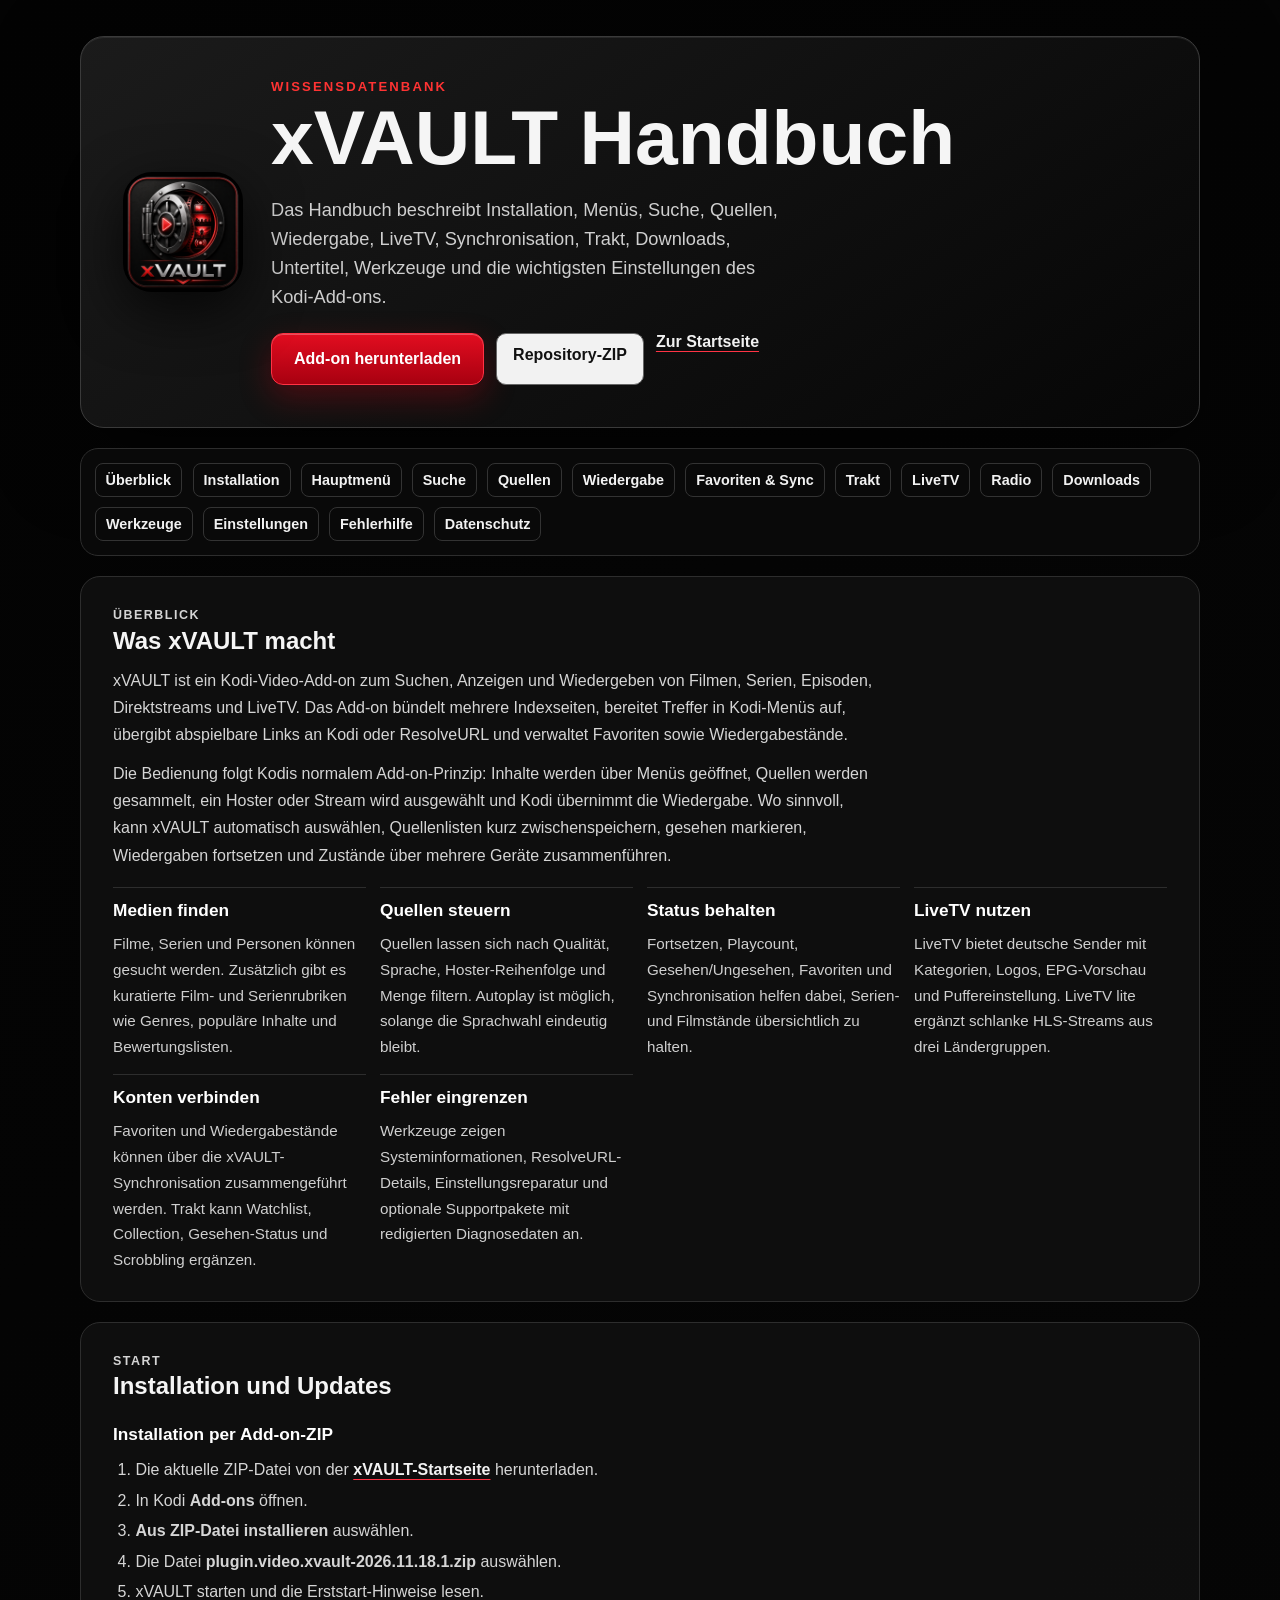
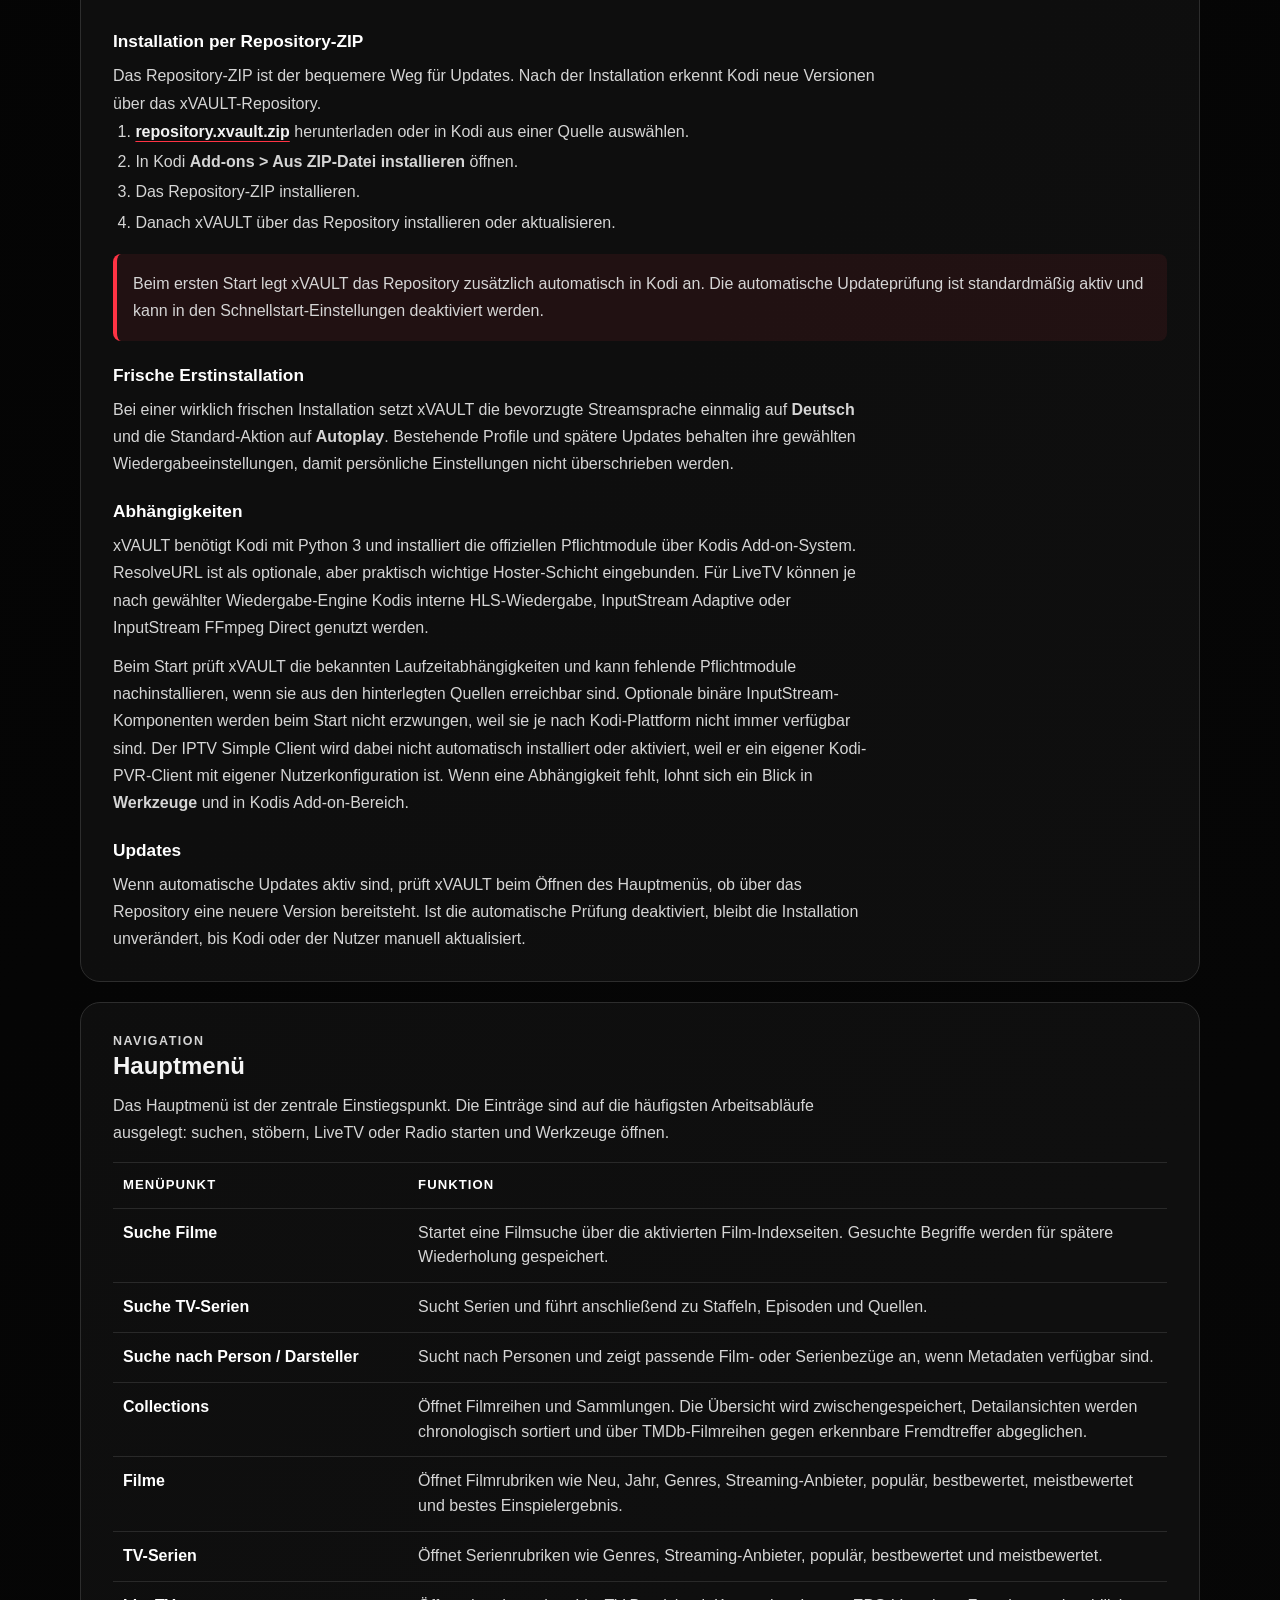
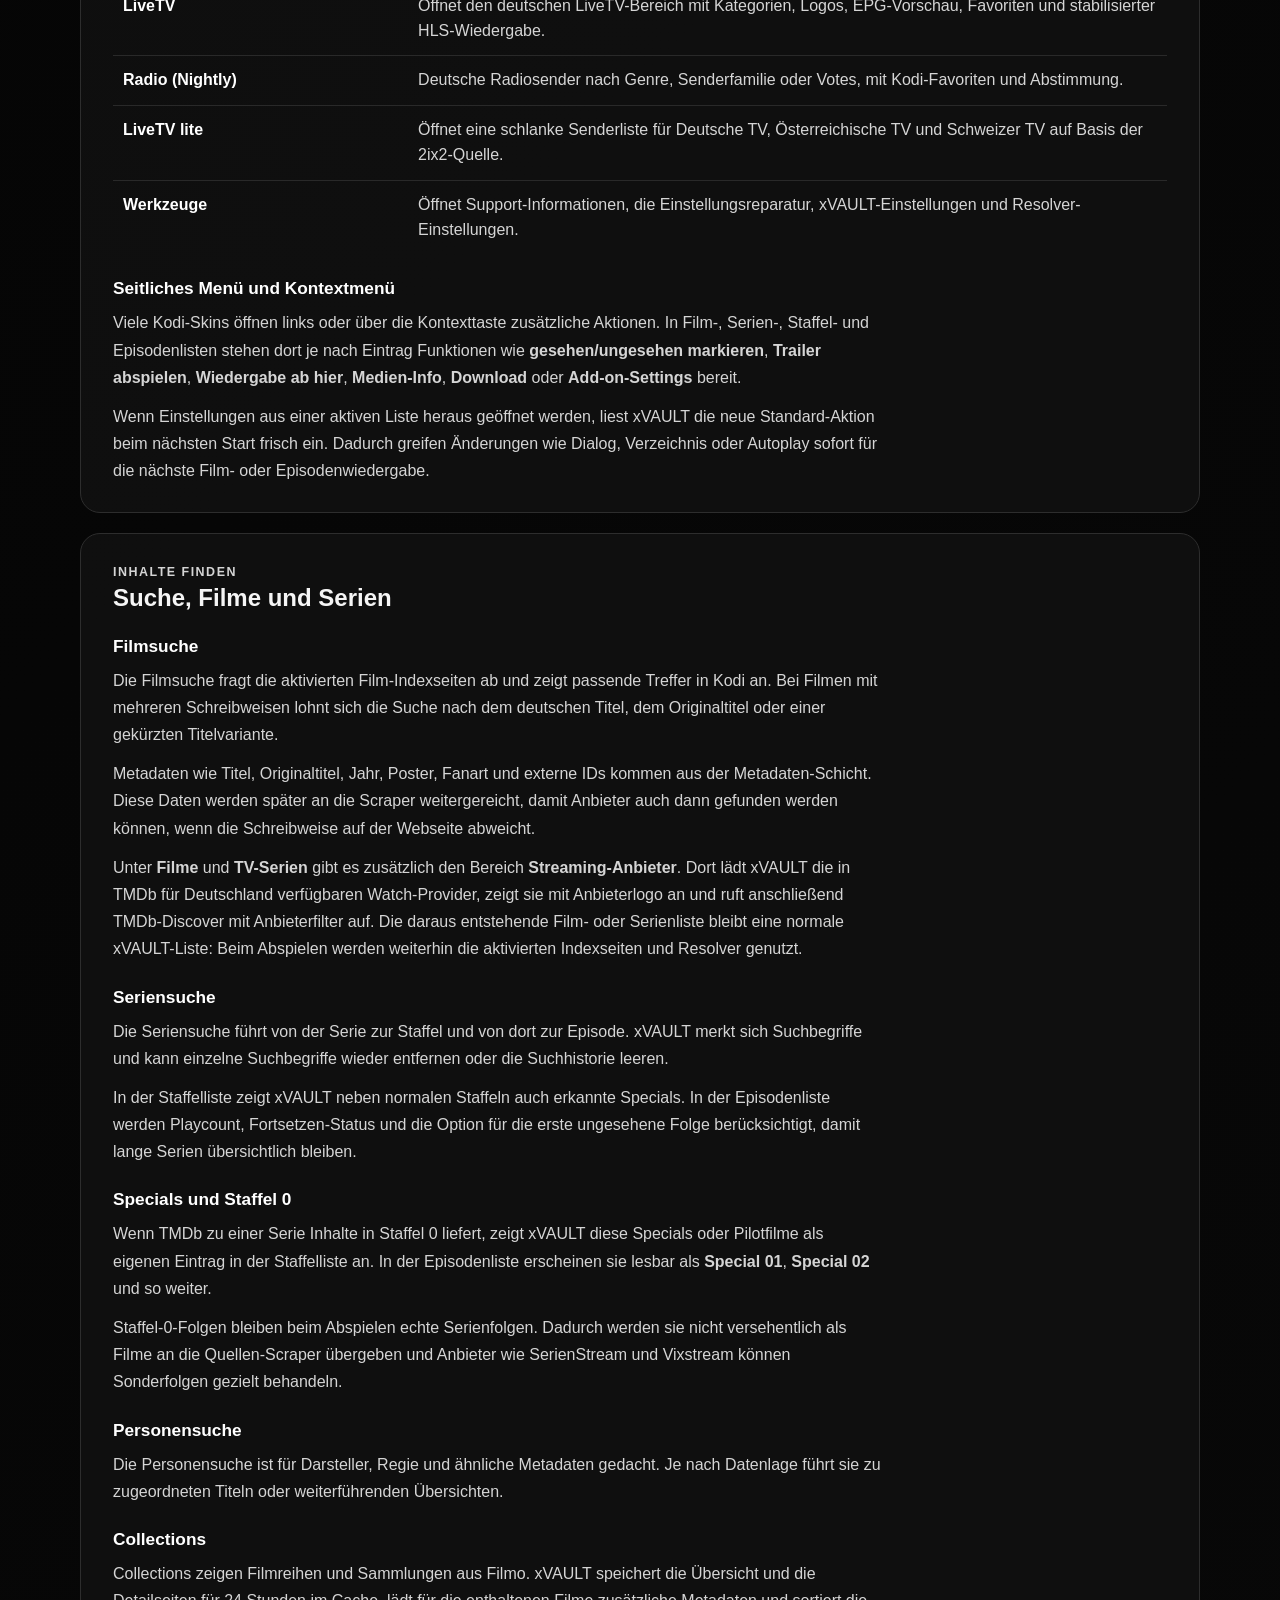
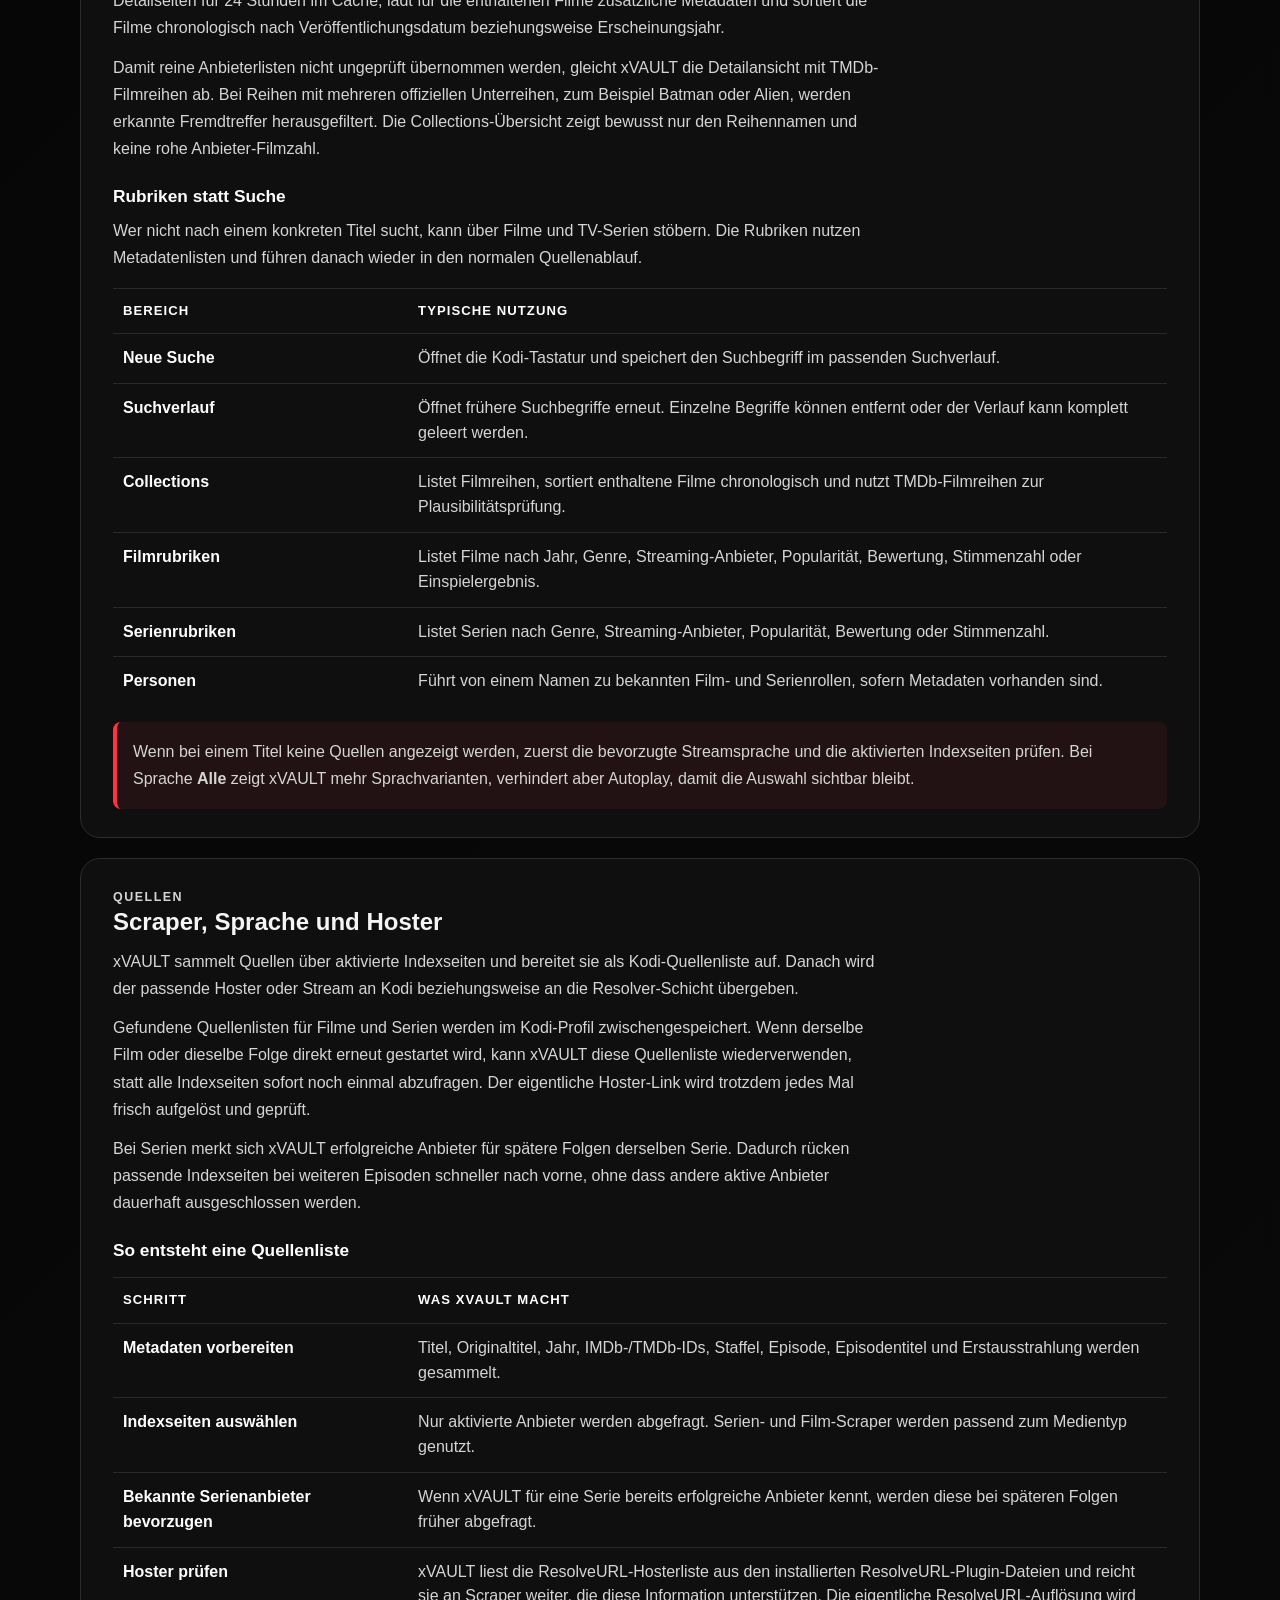
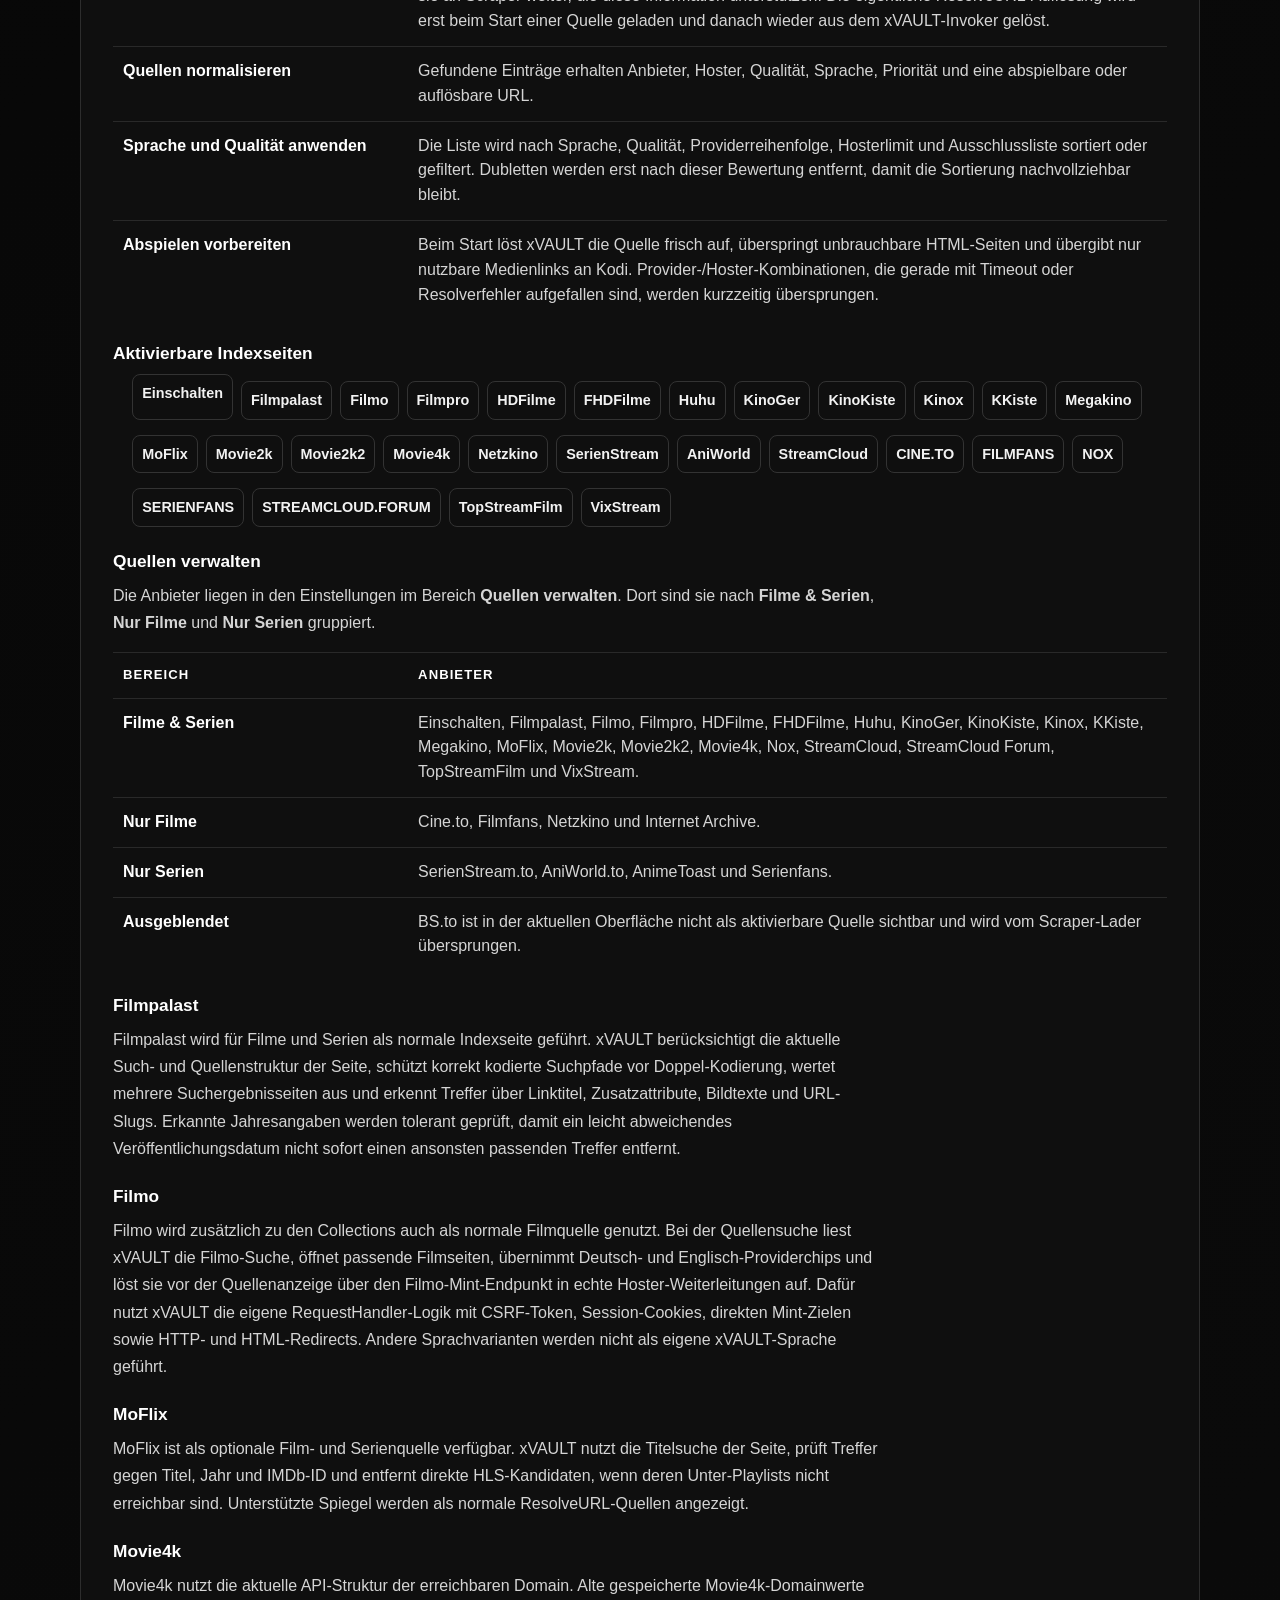
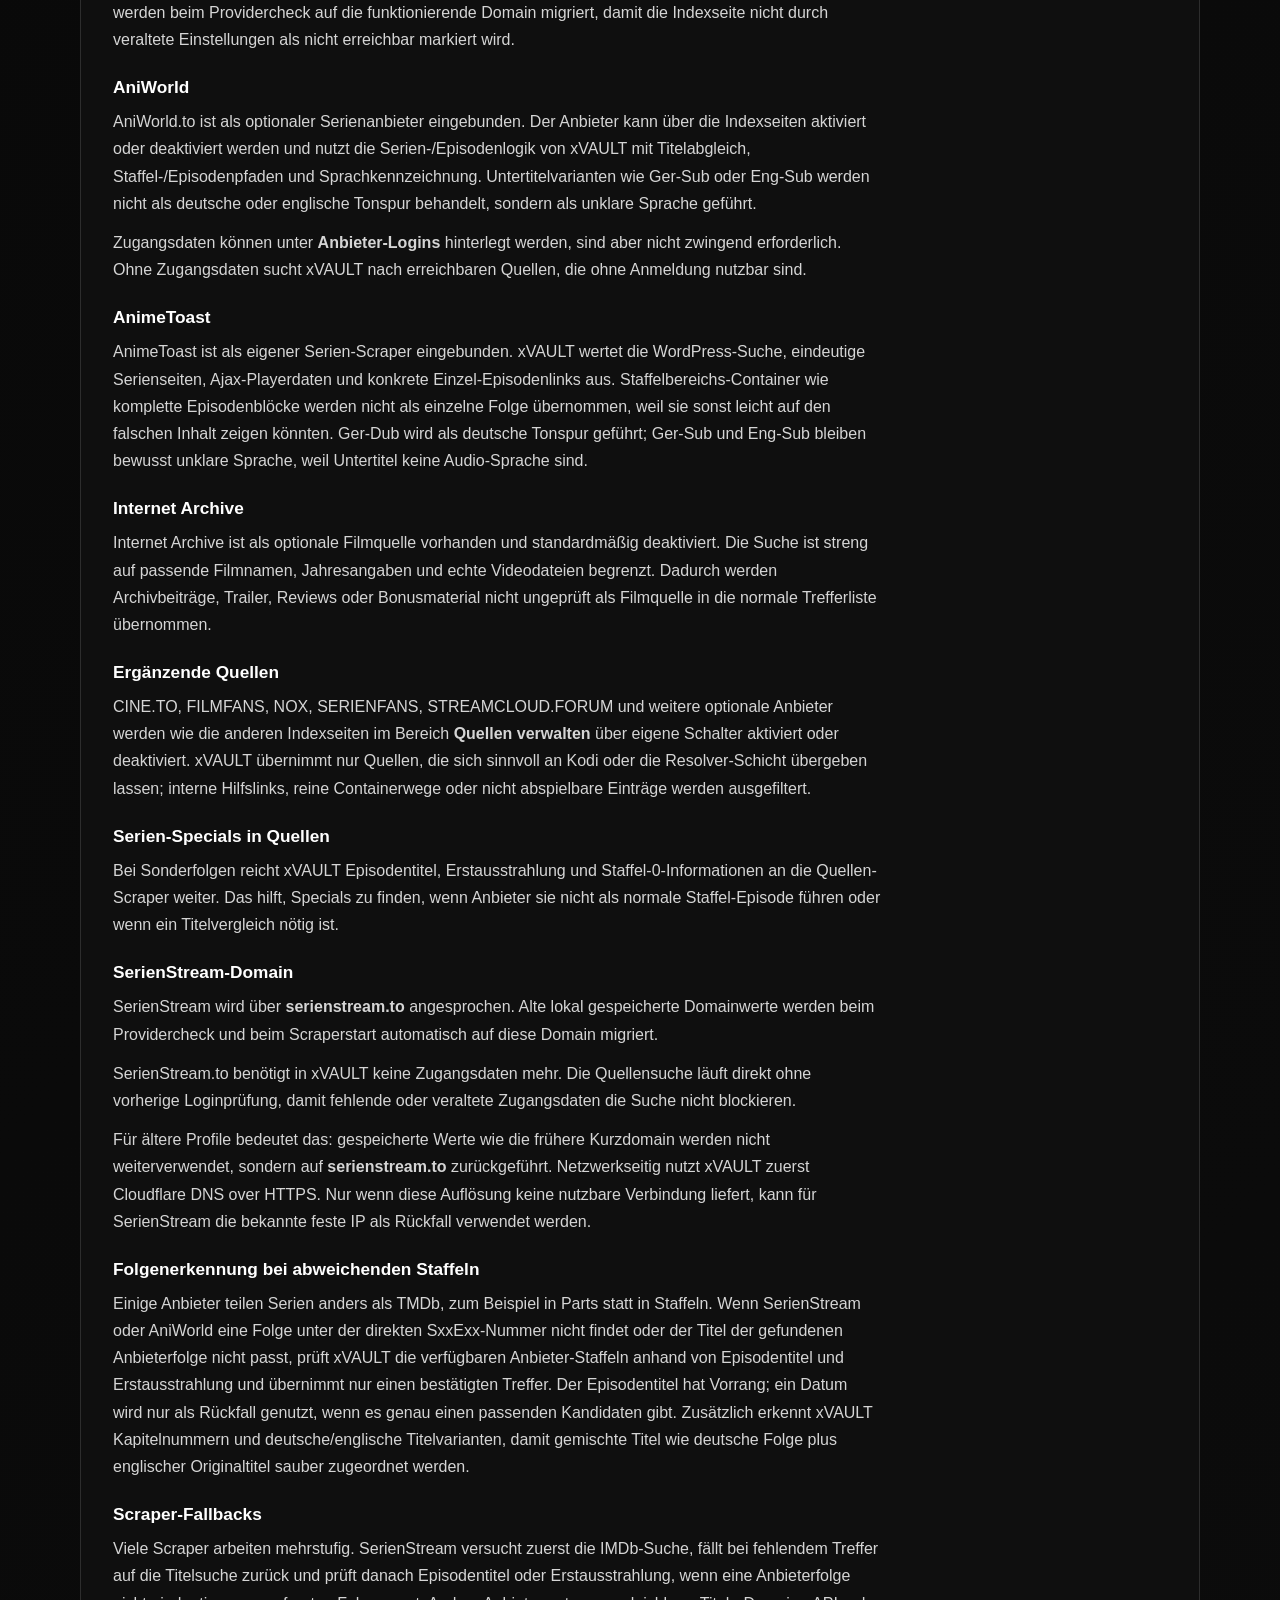
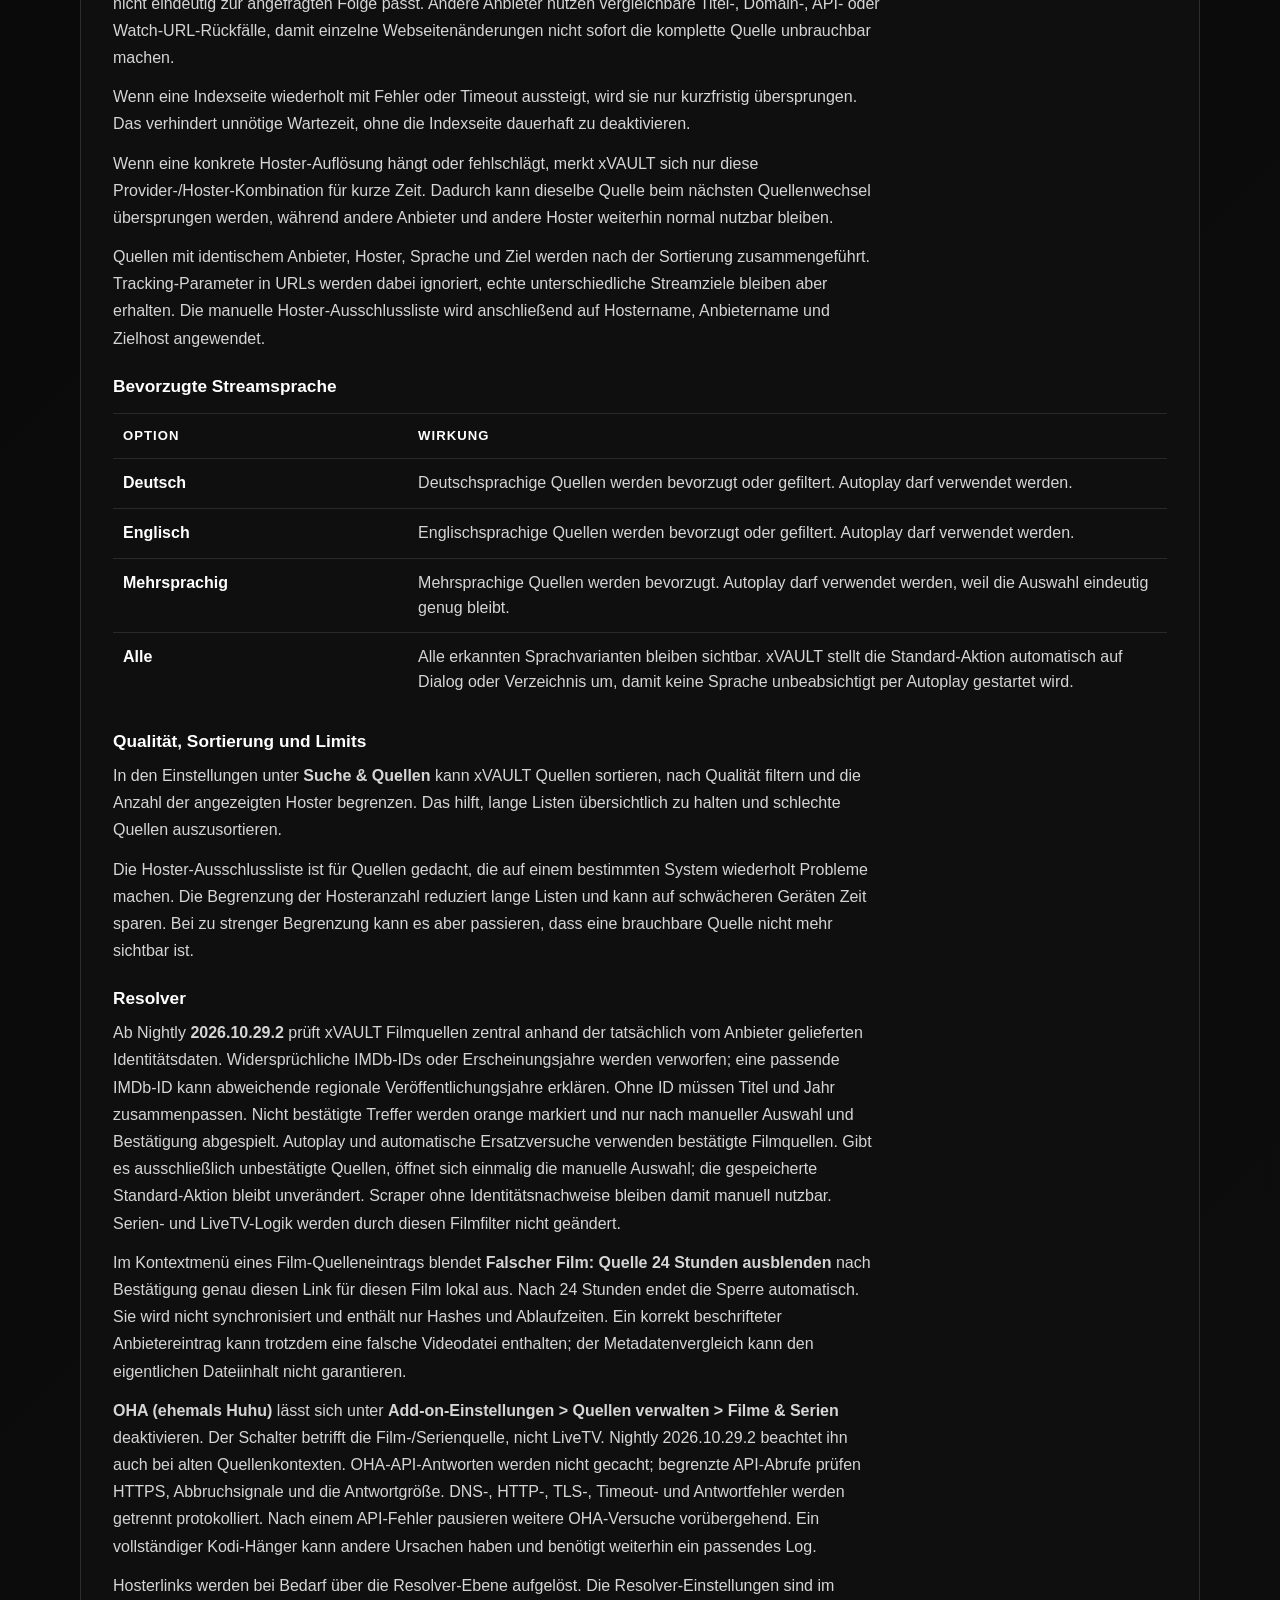
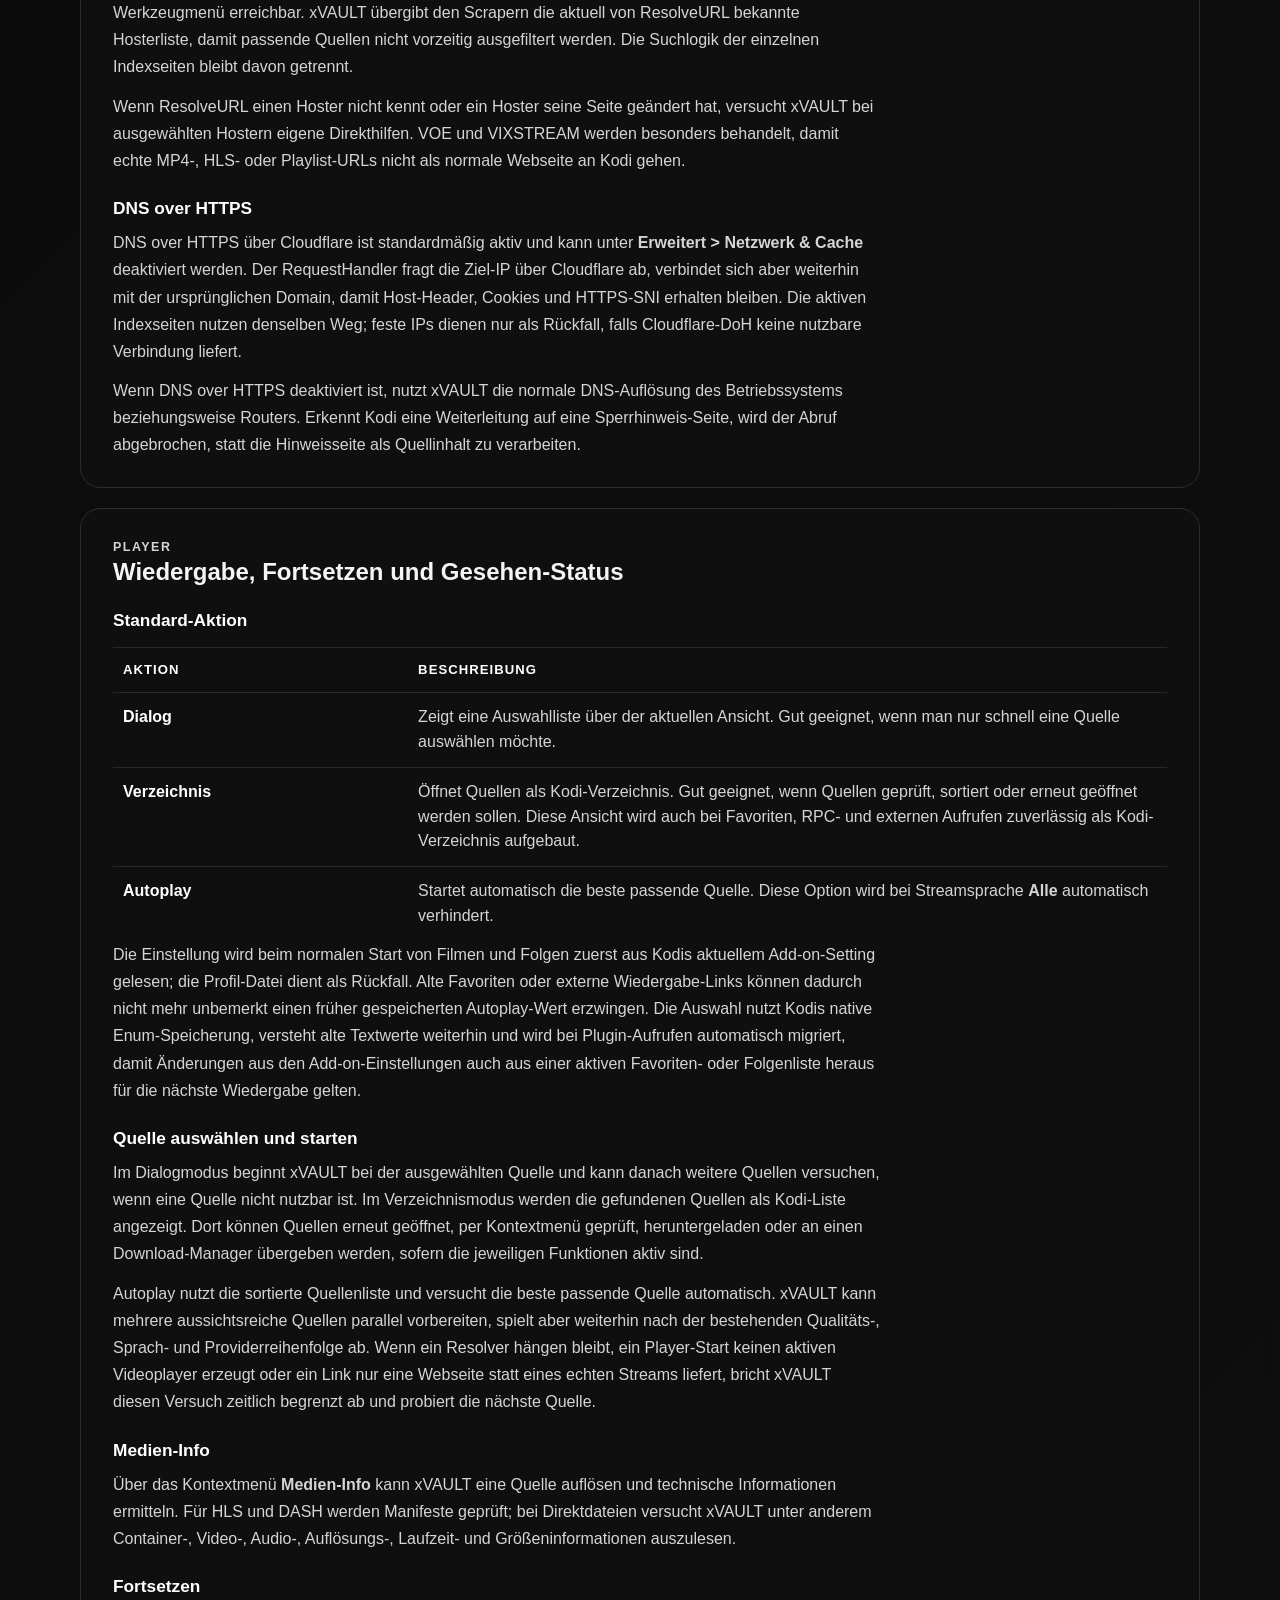
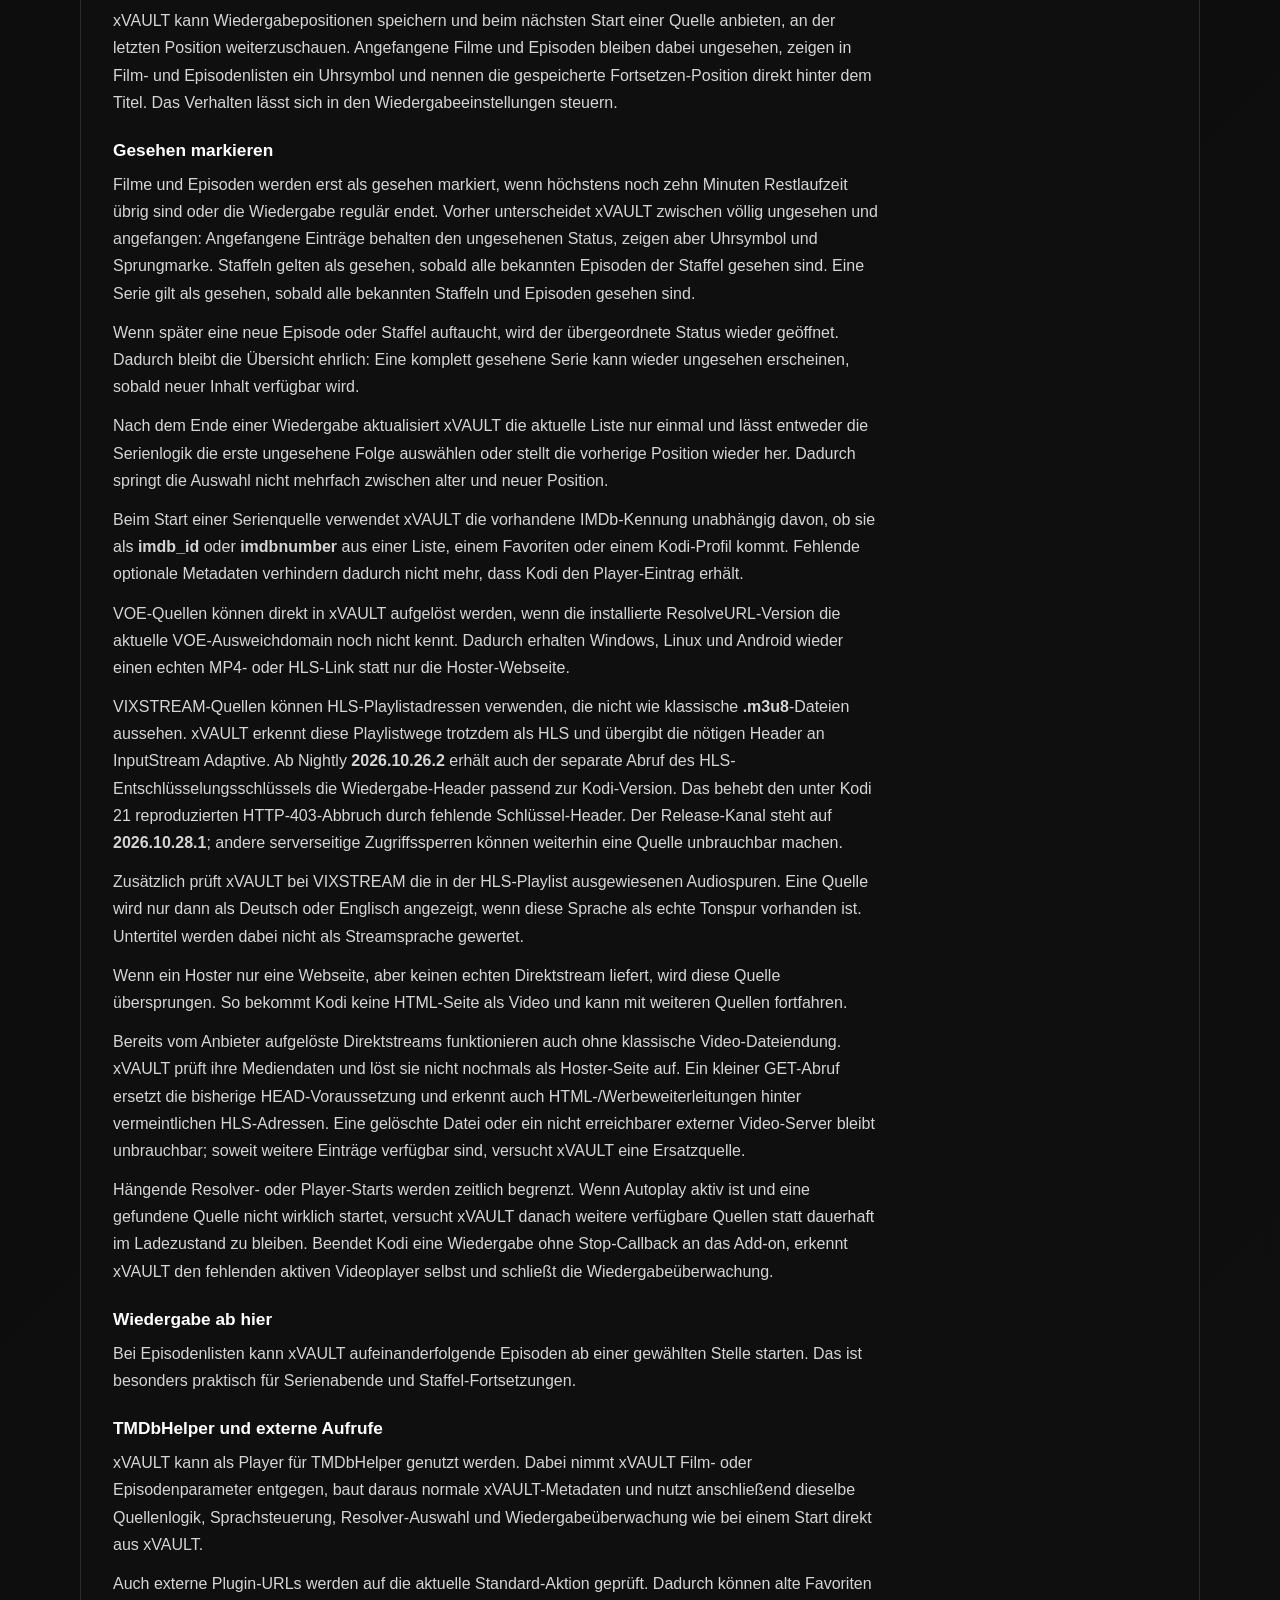
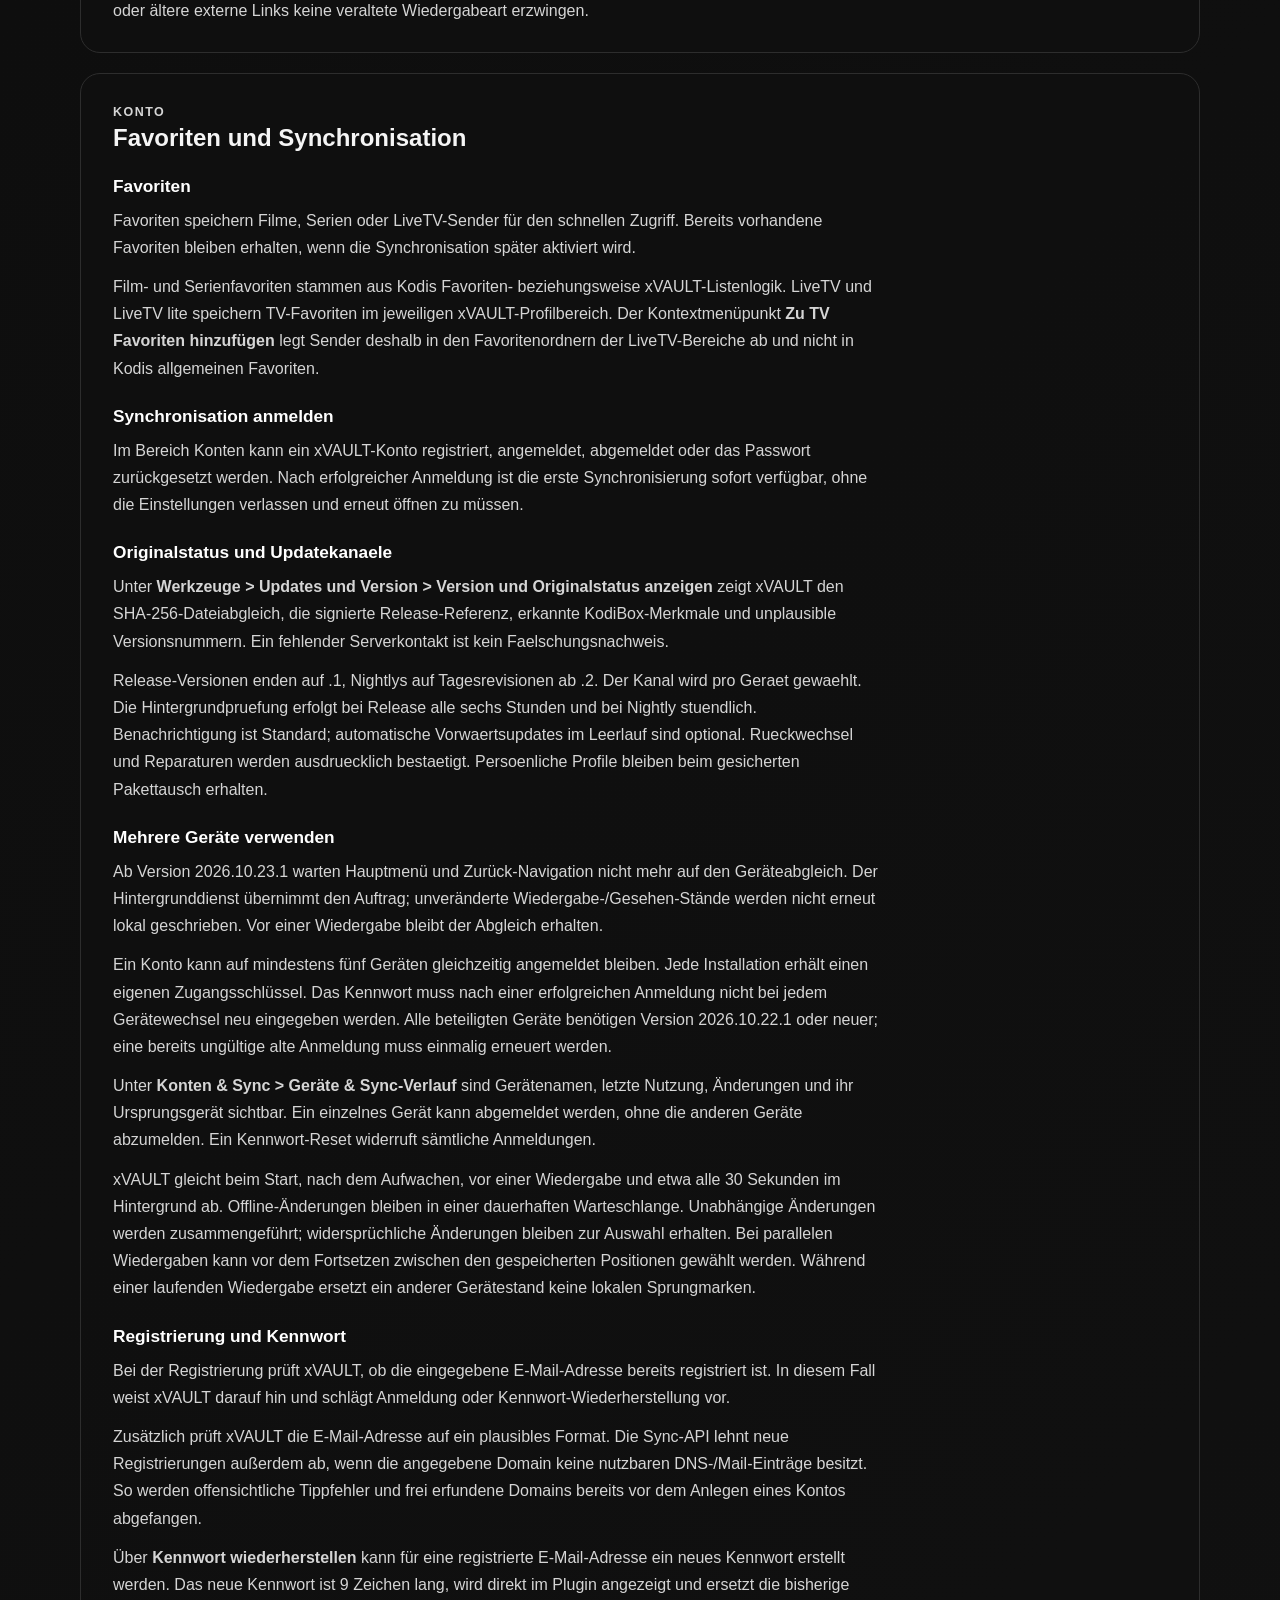
==== commit a12a846a: "Nightly 2026.11.23.2: pass package metadata and optional remote directory to JD2" ====
--- a/docs/handbuch/index.html
+++ b/docs/handbuch/index.html
@@ -776,11 +776,12 @@
         </thead>
         <tbody>
           <tr><td>JDownloader</td><td>Host, Port, optional automatischer Start und LinkGrabber-Nutzung.</td></tr>
-          <tr><td>JDownloader 2</td><td>Host und Port der lokalen JD2-Schnittstelle.</td></tr>
+          <tr><td>JDownloader 2</td><td>Host und Port der lokalen JD2-Schnittstelle. Optionaler Zielordner als Pfad auf dem JD2-Rechner; leer lässt die JD2-Vorgaben bestehen.</td></tr>
           <tr><td>My.JDownloader</td><td>Gerätename, E-Mail und Kennwort für das My.JDownloader-Konto.</td></tr>
           <tr><td>PyLoad</td><td>Host, Port, Benutzername und Kennwort.</td></tr>
         </tbody>
       </table>
+      <p>JDownloader 2 erhält einen Paketnamen aus Filmtitel und bekanntem Jahr beziehungsweise Serientitel und Staffel/Folge; eine bekannte Quellenqualität wird ergänzt. Der Paketname gruppiert Links und benennt keine Dateien um. Für kryptische Dateinamen kann im JD2-Paketverwalter eine passende, ausdrücklich auf solche Namen begrenzte Regel den Dateinamen auf <code>&lt;jd:orgpackagename&gt;.&lt;jd:orgfiletype&gt;</code> setzen. Lesbare Originaldateinamen sollten von dieser Regel ausgenommen bleiben.</p>
       <h3>Untertitel</h3>
       <p>Untertitel können aktiviert und über OpenSubtitles-Zugangsdaten sowie Sprachoptionen gesteuert werden. Eine UTF-8-Konvertierung kann helfen, Zeichensatzprobleme bei Untertiteln zu vermeiden.</p>
       <p>Für Filme sucht xVAULT über die IMDb-ID. Bei Serienfolgen werden zusätzlich Staffel und Episode übergeben. Wenn in der Hauptsprache kein Treffer gefunden wird, kann die Zweitsprache versucht werden.</p>
